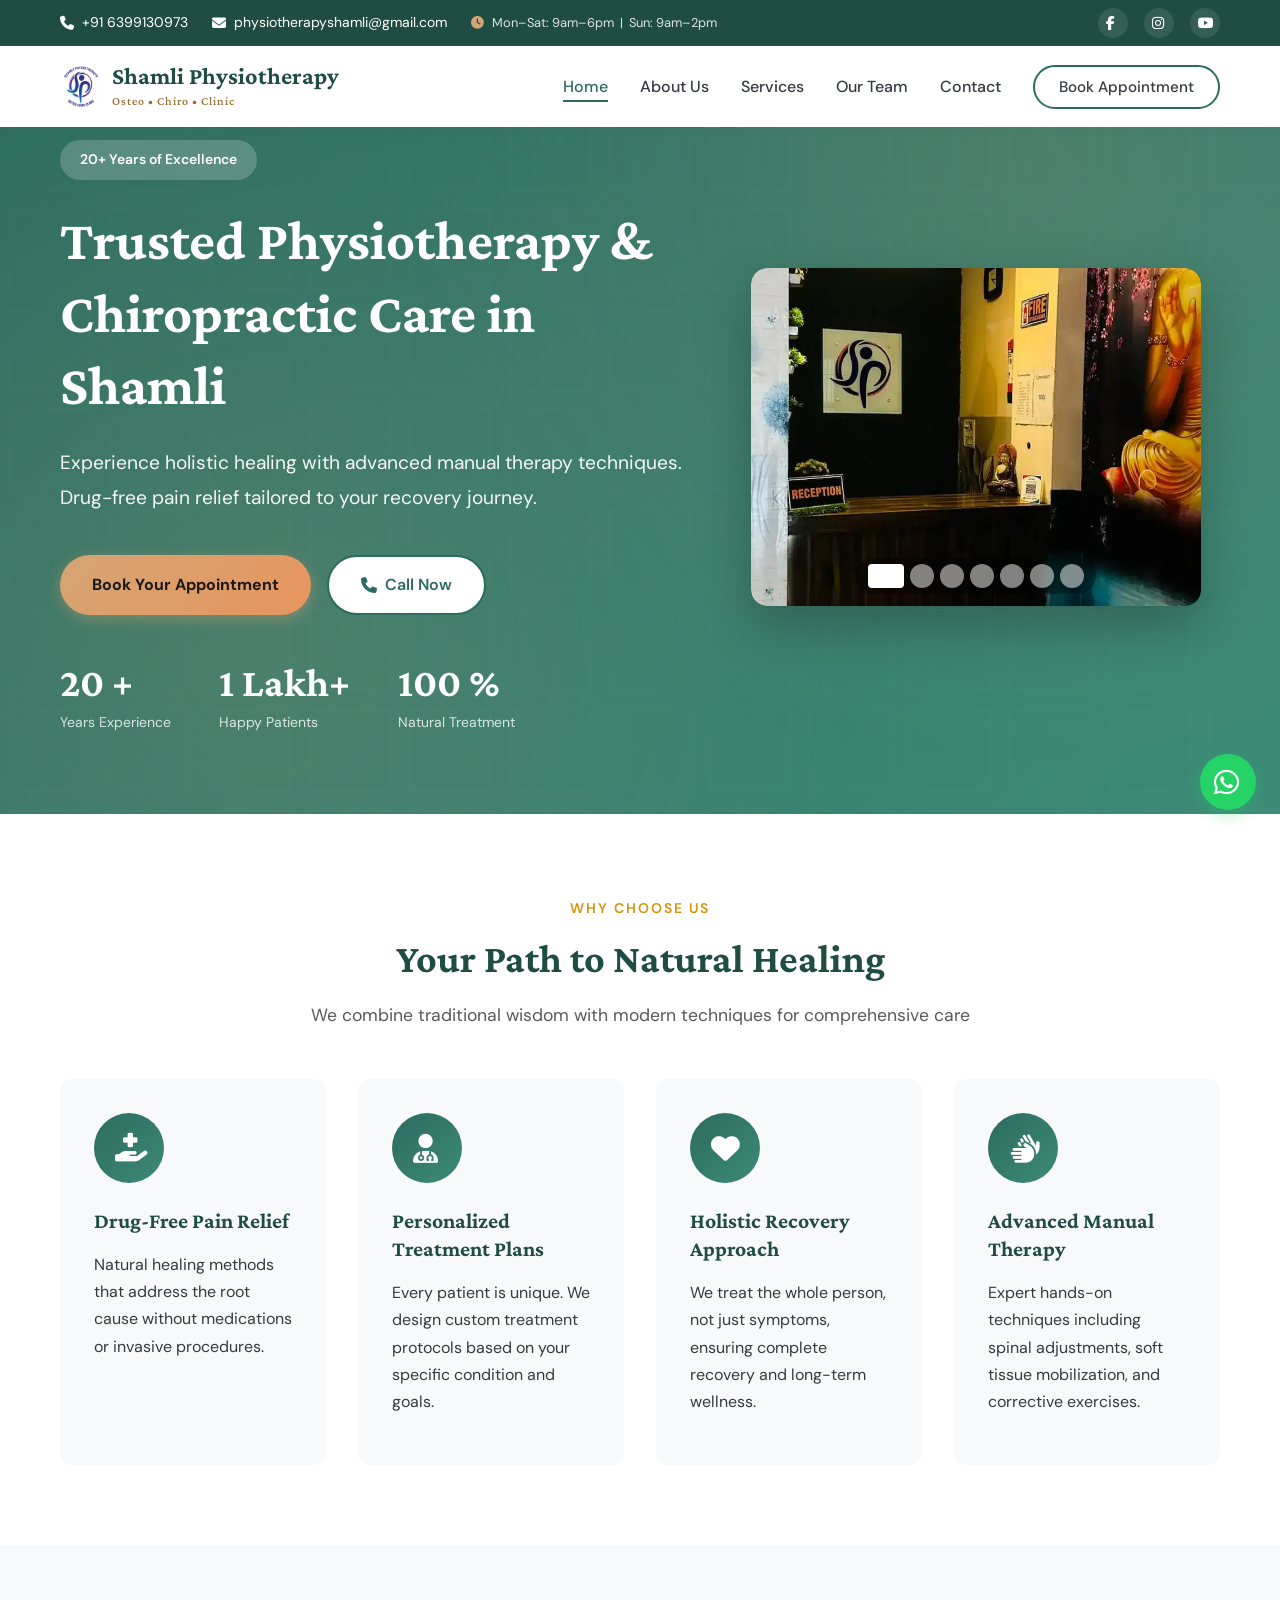
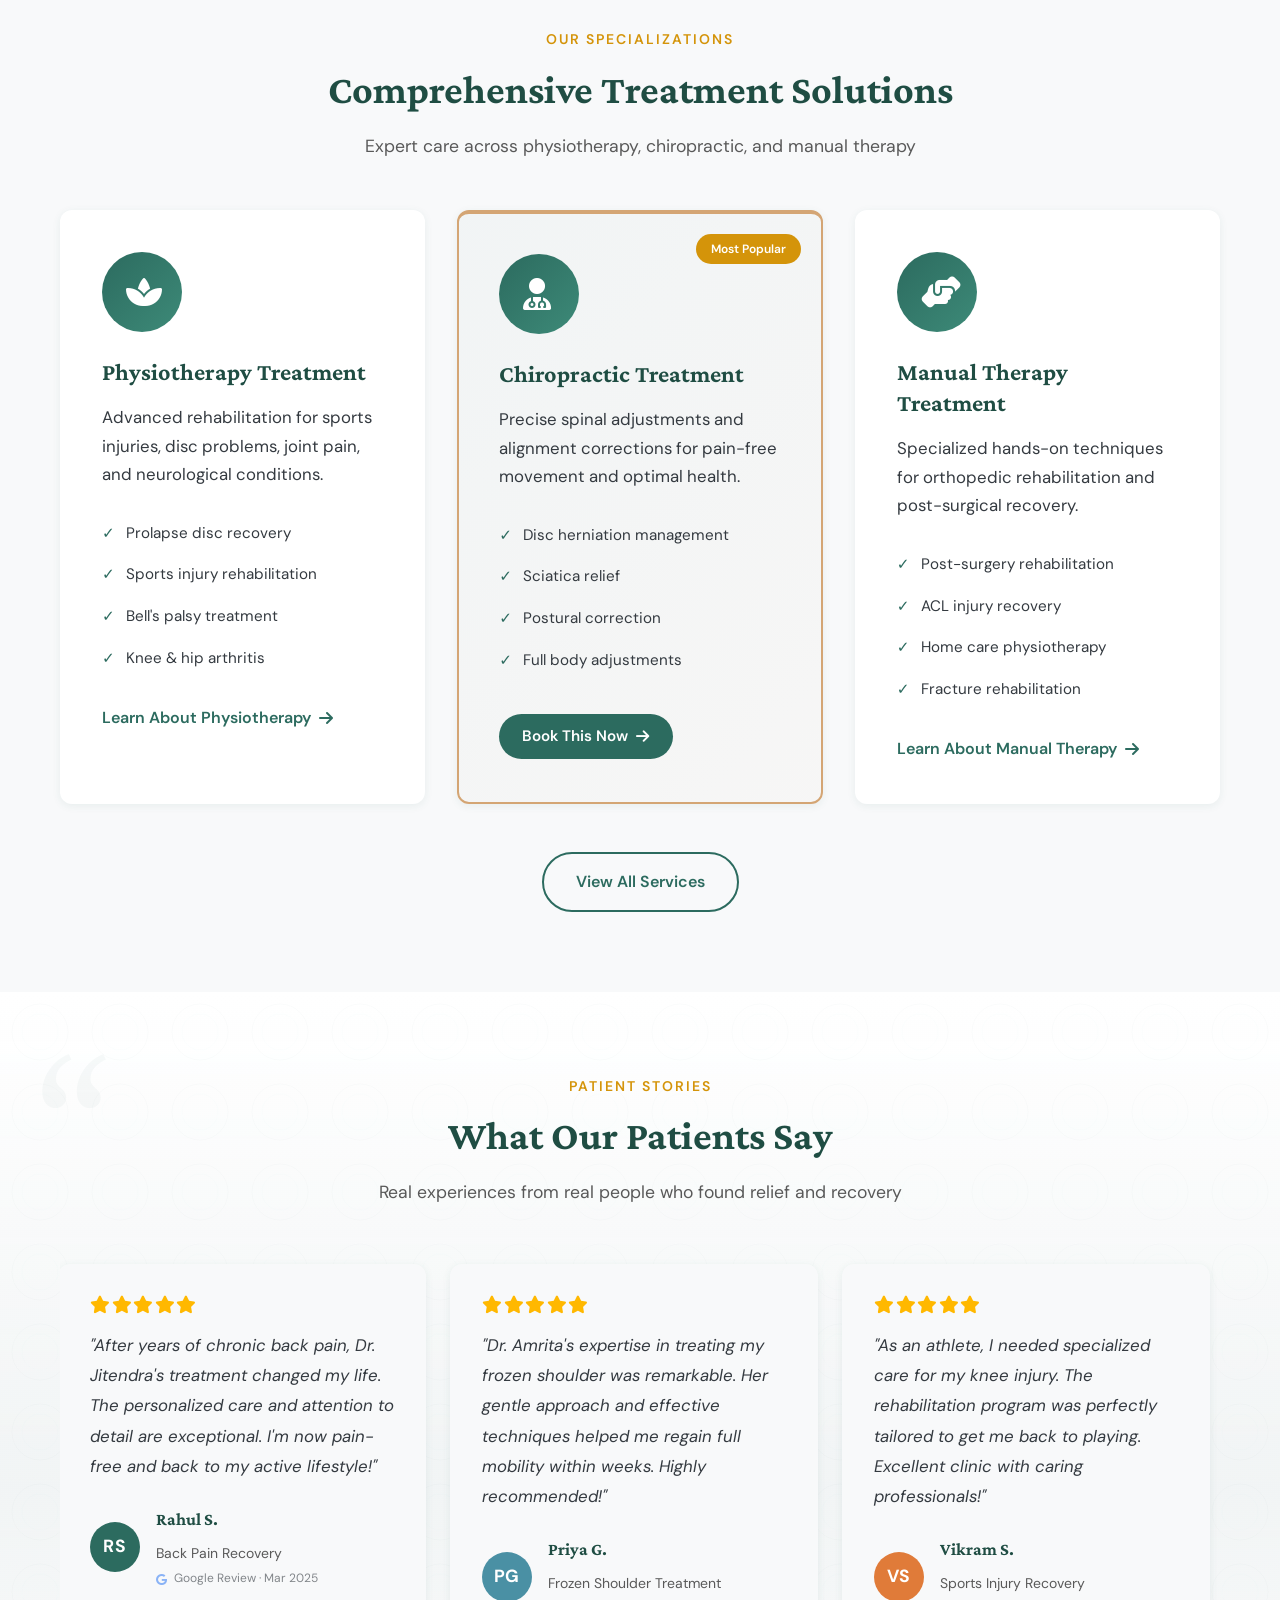
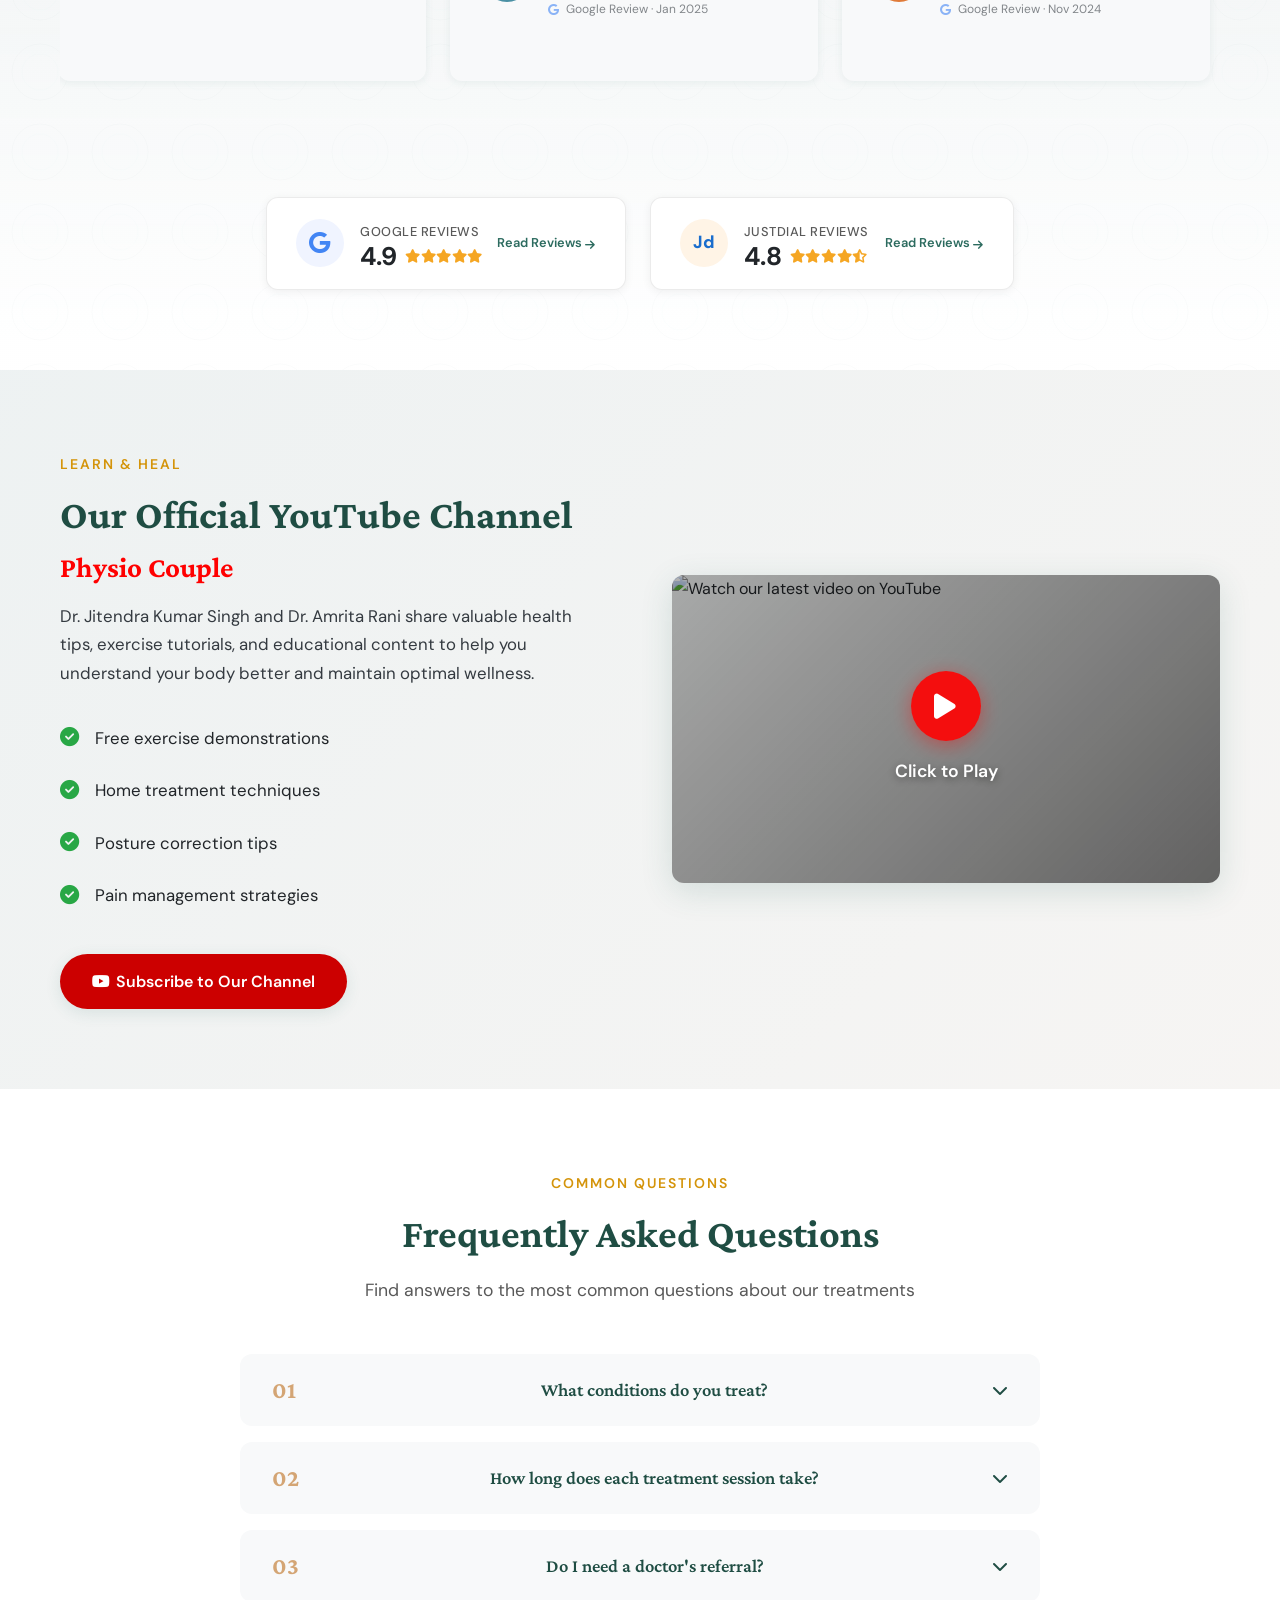
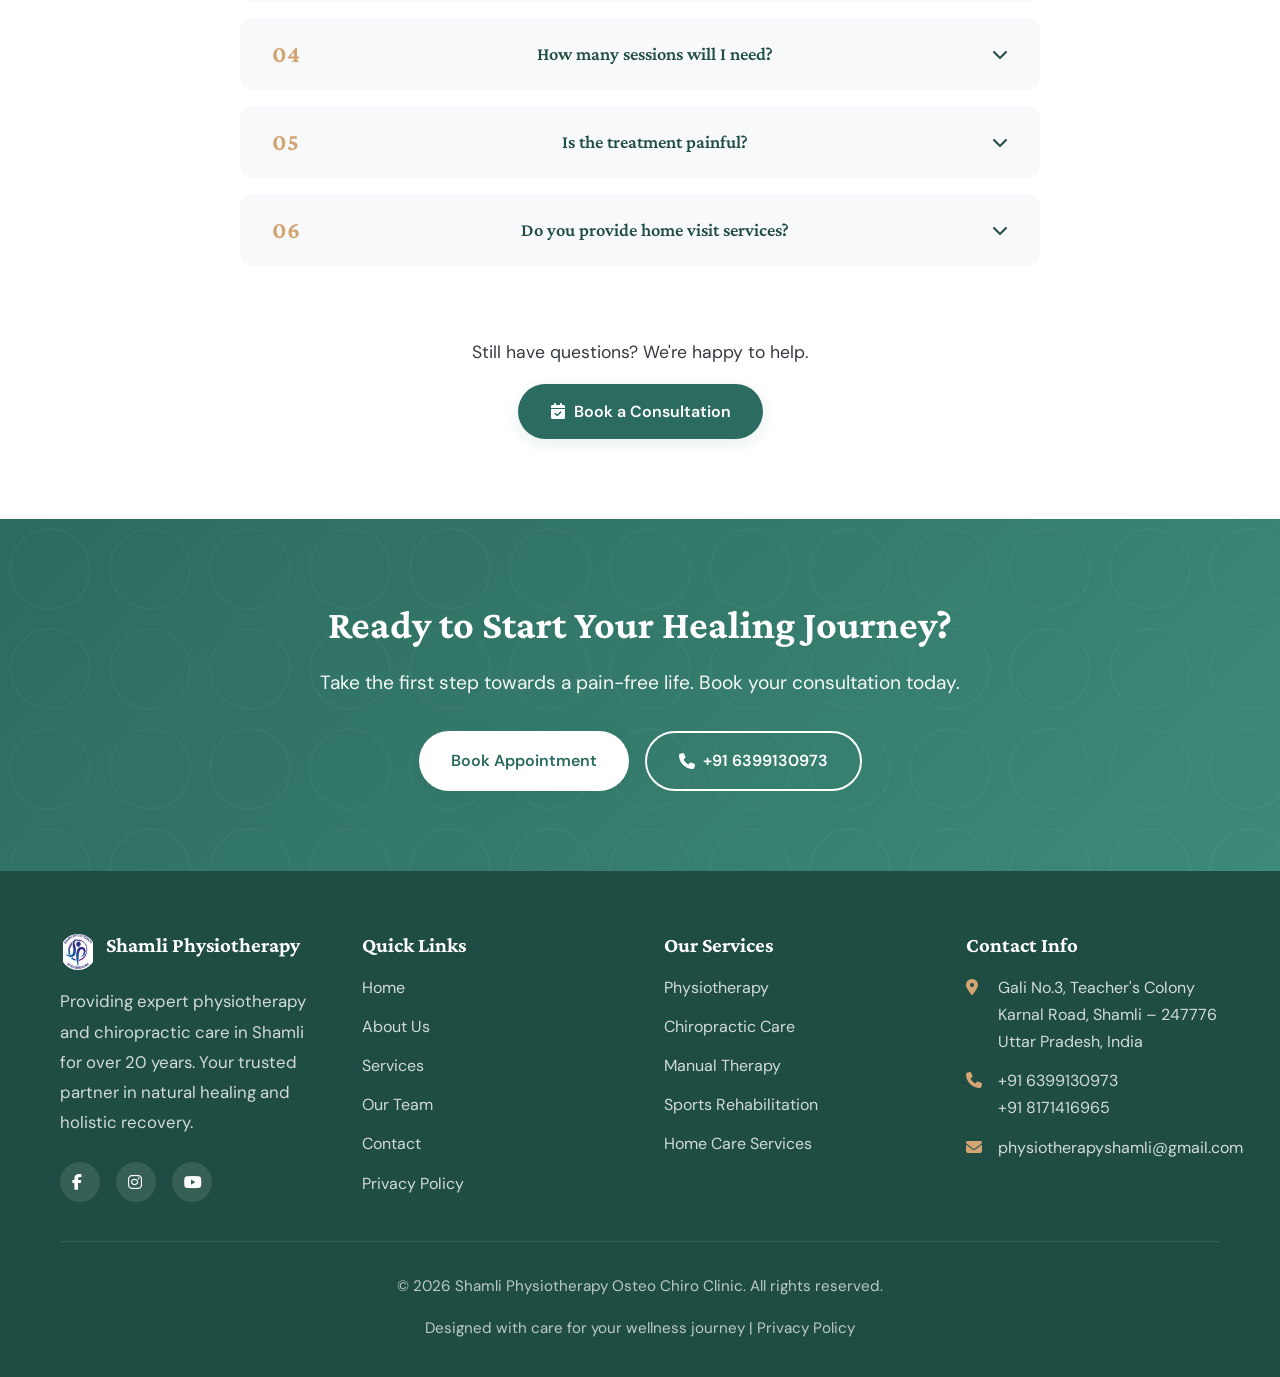
==== index.html @ f2e866d8 "fix: disable hero fadeInUp animations in critical CSS to eliminate CLS Root cause: When style.css lo" ====
<!DOCTYPE html>
<html lang="en">

<head>
    <meta http-equiv="Cache-Control" content="no-store, no-cache, must-revalidate">
    <meta http-equiv="Pragma" content="no-cache">
    <meta http-equiv="Expires" content="0">
    <script>/* KILL ALL INTERVALS v3.0 */ (function(){var h=setInterval(function(){},9e9);for(var i=0;i<=h;i++)clearInterval(i);})();</script>
    <meta charset="UTF-8">
    <meta http-equiv="X-UA-Compatible" content="IE=edge">
    <meta name="viewport" content="width=device-width, initial-scale=1.0">
    <meta property="og:title" content="Shamli Physiotherapy Osteo Chiro Clinic | Expert Care in Shamli">
    <meta property="og:description"
        content="Expert physiotherapy, chiropractic and manual therapy in Shamli, UP. 20+ years experience. Drug-free pain relief. Book your appointment today.">
    <meta property="og:image" content="https://shamliphysiotherapy.com/images/og-image.jpg">
    <meta property="og:image:width" content="1200">
    <meta property="og:image:height" content="630">
    <link rel="preload" as="image" href="images/clinic7.webp" type="image/webp" fetchpriority="high">
    <meta property="og:type" content="website">
    <meta property="og:url" content="https://shamliphysiotherapy.com/">
    <link rel="canonical" href="https://shamliphysiotherapy.com/">
    <meta name="twitter:card" content="summary_large_image">
    <meta name="twitter:title" content="Shamli Physiotherapy Osteo Chiro Clinic | Expert Care in Shamli">
    <meta name="twitter:description"
        content="Expert physiotherapy, chiropractic and manual therapy in Shamli, UP. 20+ years experience. Book your appointment today.">
    <meta name="twitter:image" content="https://shamliphysiotherapy.com/images/og-image.jpg">

    <meta name="description"
        content="Shamli Physiotherapy Osteo Chiro Clinic - Expert physiotherapy and chiropractic care in Shamli with 20+ years experience. Drug-free pain relief and holistic treatment.">
    <meta name="keywords"
        content="Physiotherapy in Shamli, Chiropractor in Shamli, Osteo Clinic in Shamli, physiotherapy clinic near me, back pain treatment Shamli">
    <meta name="robots" content="index, follow">
    <meta name="author" content="Shamli Physiotherapy Osteo Chiro Clinic">
    <meta property="og:site_name" content="Shamli Physiotherapy Osteo Chiro Clinic">
    <meta property="og:locale" content="en_IN">
    <meta name="theme-color" content="#2C6B5F">
    <meta name="geo.region" content="IN-UP">
    <meta name="geo.placename" content="Shamli, Uttar Pradesh">
    <title>Shamli Physiotherapy Osteo Chiro Clinic | Expert Care in Shamli</title>
    <link rel="icon" type="image/png" sizes="32x32" href="images/favicon-32x32.png">
    <link rel="icon" type="image/png" sizes="192x192" href="images/icon-192x192.png">
    <link rel="apple-touch-icon" sizes="180x180" href="images/apple-touch-icon.png">
    <script type="application/ld+json">
    {
      "@context": "https://schema.org",
      "@type": "MedicalClinic",
      "name": "Shamli Physiotherapy Osteo Chiro Clinic",
      "url": "https://shamliphysiotherapy.com",
      "image": "https://shamliphysiotherapy.com/images/og-image.jpg",
      "description": "Expert physiotherapy, chiropractic and osteopathic care in Shamli with 20+ years experience. Drug-free pain relief and holistic treatment.",
      "address": {
        "@type": "PostalAddress",
        "streetAddress": "Gali No.3, Teacher's Colony, Karnal Road",
        "addressLocality": "Shamli",
        "postalCode": "247776",
        "addressRegion": "Uttar Pradesh",
        "addressCountry": "IN"
      },
      "geo": {
        "@type": "GeoCoordinates",
        "latitude": 29.4490,
        "longitude": 77.3105
      },
      "telephone": "+91-6399130973",
      "openingHours": ["Mo-Sa 09:00-18:00", "Su 09:00-14:00"],
      "sameAs": [
        "https://www.facebook.com/profile.php?id=100057364812875",
        "https://www.instagram.com/physio.couple",
        "https://www.youtube.com/@physiocouple"
      ],
      "founder": [
        {
          "@type": "Person",
          "name": "Dr. Jitendra Kumar Singh",
          "jobTitle": "Senior Physiotherapist & Chiropractor"
        },
        {
          "@type": "Person",
          "name": "Dr. Amrita Rani",
          "jobTitle": "Physiotherapist & Manual Therapist"
        }
      ]
    }
    </script>

    <!-- FAQ Rich Snippet Schema -->
    <script type="application/ld+json">
    {
      "@context": "https://schema.org",
      "@type": "FAQPage",
      "mainEntity": [
        {
          "@type": "Question",
          "name": "What conditions do you treat?",
          "acceptedAnswer": {
            "@type": "Answer",
            "text": "We treat a wide range of conditions including back pain, neck pain, sciatica, disc herniation, sports injuries, arthritis, frozen shoulder, plantar fasciitis, and post-surgical rehabilitation. Our expertise spans physiotherapy, chiropractic care, and manual therapy techniques."
          }
        },
        {
          "@type": "Question",
          "name": "How long does each treatment session take?",
          "acceptedAnswer": {
            "@type": "Answer",
            "text": "A typical treatment session lasts 30-45 minutes, depending on your condition and treatment plan. Your first consultation may take longer (about 60 minutes) as we conduct a thorough assessment and create a personalized treatment strategy."
          }
        },
        {
          "@type": "Question",
          "name": "Do I need a doctor's referral?",
          "acceptedAnswer": {
            "@type": "Answer",
            "text": "No, you don't need a referral. You can directly book an appointment with us. However, if you have medical reports or imaging studies (X-rays, MRI), please bring them along as they help us understand your condition better."
          }
        },
        {
          "@type": "Question",
          "name": "How many sessions will I need?",
          "acceptedAnswer": {
            "@type": "Answer",
            "text": "The number of sessions varies based on your condition, severity, and response to treatment. Acute conditions may improve in 3-6 sessions, while chronic issues might require 8-12 sessions. We'll provide a clear treatment plan after your initial assessment."
          }
        },
        {
          "@type": "Question",
          "name": "Is the treatment painful?",
          "acceptedAnswer": {
            "@type": "Answer",
            "text": "Our treatments are generally comfortable and pain-free. Some techniques like deep tissue work or spinal adjustments may cause mild discomfort initially, but this is temporary. We always work within your comfort level and adjust techniques accordingly."
          }
        },
        {
          "@type": "Question",
          "name": "Do you provide home visit services?",
          "acceptedAnswer": {
            "@type": "Answer",
            "text": "Yes, we offer home care physiotherapy services for patients who cannot visit the clinic due to mobility issues or post-surgical recovery. Please contact us to discuss your requirements and schedule a home visit."
          }
        }
      ]
    }
    </script>

    <!-- Google Fonts (async - non-render-blocking for performance) -->
    <link rel="preconnect" href="https://fonts.googleapis.com">
    <link rel="preconnect" href="https://fonts.gstatic.com" crossorigin>
    <link rel="preload" as="style"
        href="https://fonts.googleapis.com/css2?family=Crimson+Pro:wght@400;600;700&family=DM+Sans:wght@400;500;600;700&display=optional">
    <link
        href="https://fonts.googleapis.com/css2?family=Crimson+Pro:wght@400;600;700&family=DM+Sans:wght@400;500;600;700&display=optional"
        rel="stylesheet" media="print" onload="this.media='all'">
    <noscript><link href="https://fonts.googleapis.com/css2?family=Crimson+Pro:wght@400;600;700&family=DM+Sans:wght@400;500;600;700&display=optional" rel="stylesheet"></noscript>

    <!-- Font Awesome (async - non-render-blocking for performance) -->
    <link rel="preconnect" href="https://cdnjs.cloudflare.com">
    <link rel="stylesheet" href="https://cdnjs.cloudflare.com/ajax/libs/font-awesome/6.4.0/css/all.min.css" media="print" onload="this.media='all'">
    <noscript><link rel="stylesheet" href="https://cdnjs.cloudflare.com/ajax/libs/font-awesome/6.4.0/css/all.min.css"></noscript>

    <!-- Critical CSS (inlined) + Main CSS (async) -->
    <style>
        /*
 * Critical CSS &mdash; Shamli Physiotherapy
 * Inlined above-the-fold styles for fast First Contentful Paint.
 * Keep this file minimal (~5KB). Full stylesheet loads async.
 */
        :root {
            --primary-color: #2C6B5F;
            --primary-dark: #1F4D43;
            --primary-light: #3D8A78;
            --secondary-color: #D4A574;
            --accent-color: #E8955E;
            --white: #FFFFFF;
            --off-white: #F8F9FA;
            --light-gray: #E9ECEF;
            --medium-gray: #595959;
            --dark-gray: #343A40;
            --text-dark: #212529;
            --font-primary: 'DM Sans', system-ui, sans-serif;
            --font-display: 'Crimson Pro', Georgia, serif;
            --container-width: 1200px;
            --transition: all 0.3s ease;
            --shadow-sm: 0 2px 8px rgba(44, 107, 95, 0.08);
            --border-radius: 12px;
            --ease-spring: cubic-bezier(0.16, 1, 0.3, 1);
            --ease-in-expo: cubic-bezier(0.7, 0, 0.84, 0);
            --anim-duration-slow: 0.6s
        }

        * {
            margin: 0;
            padding: 0;
            box-sizing: border-box
        }

        html {
            scroll-behavior: smooth;
            font-size: 16px
        }

        body {
            font-family: var(--font-primary);
            color: var(--text-dark);
            line-height: 1.7;
            background: var(--off-white);
            overflow-x: hidden
        }

        img {
            max-width: 100%;
            height: auto;
            display: block
        }

        a {
            text-decoration: none;
            color: inherit;
            transition: var(--transition)
        }

        ul {
            list-style: none
        }

        .container {
            max-width: var(--container-width);
            margin: 0 auto;
            padding: 0 20px
        }

        h1,
        h2,
        h3,
        h4,
        h5,
        h6 {
            font-family: var(--font-display);
            font-weight: 700;
            line-height: 1.3;
            color: var(--primary-dark)
        }

        h1 {
            font-size: clamp(2rem, 5vw, 3.5rem)
        }

        h2 {
            font-size: clamp(1.75rem, 4vw, 2.5rem)
        }

        p {
            font-size: 1.05rem;
            margin-bottom: 1rem;
            color: var(--dark-gray)
        }

        .header {
            position: fixed;
            top: 0;
            left: 0;
            width: 100%;
            z-index: 1000;
            background: var(--white);
            box-shadow: var(--shadow-sm);
            transition: var(--transition)
        }

        .top-bar {
            background: var(--primary-dark);
            color: var(--white);
            padding: 8px 0;
            font-size: .875rem
        }

        .top-bar-content {
            display: flex;
            justify-content: space-between;
            align-items: center;
            flex-wrap: wrap;
            gap: 1rem
        }

        .contact-info {
            display: flex;
            gap: 1.5rem;
            flex-wrap: wrap
        }

        .contact-info a {
            color: var(--white);
            display: flex;
            align-items: center;
            gap: .5rem
        }

        .social-links {
            display: flex;
            gap: 1rem
        }

        .social-links a {
            width: 30px;
            height: 30px;
            display: flex;
            align-items: center;
            justify-content: center;
            background: rgba(255, 255, 255, .1);
            border-radius: 50%;
            color: var(--white)
        }

        .navbar {
            padding: 1rem 0;
            position: relative
        }

        .nav-wrapper {
            display: flex;
            justify-content: space-between;
            align-items: center
        }

        .logo a {
            display: flex;
            align-items: center;
            gap: .6rem
        }

        .logo-img {
            width: 42px;
            height: 42px;
            object-fit: contain;
            border-radius: 50%;
            flex-shrink: 0
        }

        .logo-text {
            display: block;
            font-size: 1.5rem;
            font-weight: 700;
            color: var(--primary-dark);
            line-height: 1.2
        }

        .logo-subtitle {
            display: block;
            font-size: .75rem;
            font-weight: 500;
            color: #996B2F;
            letter-spacing: 1px
        }

        .nav-menu {
            display: flex;
            gap: 2rem;
            align-items: center
        }

        .nav-menu a {
            font-weight: 500;
            color: var(--dark-gray);
            position: relative
        }

        .btn-appointment {
            padding: 10px 24px;
            background: var(--white);
            color: var(--primary-dark);
            border: 2px solid var(--primary-color);
            border-radius: 50px;
            font-size: .95rem;
            font-weight: 600
        }

        .mobile-menu-toggle {
            display: none;
            flex-direction: column;
            gap: 5px;
            background: none;
            border: none;
            cursor: pointer
        }

        .mobile-menu-toggle span {
            width: 25px;
            height: 3px;
            background: var(--primary-dark);
            border-radius: 3px;
            transition: var(--transition)
        }

        .hero {
            position: relative;
            min-height: 85vh;
            display: flex;
            align-items: center;
            padding: 140px 0 80px;
            background: linear-gradient(135deg, #2C6B5F 0%, #3D8A78 100%);
            overflow: hidden
        }

        /* Hero content grid — inlined to prevent CLS when style.css loads async */
        .hero-content {
            position: relative;
            z-index: 1;
            display: grid;
            grid-template-columns: 55% 42%;
            gap: 3%;
            align-items: center
        }

        .hero-text { max-width: 100% }

        .hero-image {
            display: flex;
            align-items: center;
            justify-content: center
        }

        /* CLS: reserve slideshow space before full CSS loads */
        .clinic-slideshow {
            position: relative;
            width: 100%;
            max-width: 450px;
            aspect-ratio: 4/3;
            border-radius: 16px;
            overflow: hidden;
            background: #1F4D43
        }
        .slideshow-track {
            display: flex;
            width: 100%;
            height: 100%
        }
        .slideshow-slide {
            flex: 0 0 100%;
            width: 100%;
            height: 100%
        }
        .slideshow-slide img {
            width: 100%;
            height: 100%;
            object-fit: cover;
            display: block
        }
        .slideshow-dots, .slideshow-arrow {
            position: absolute;
            z-index: 2
        }

        .hero-logo-section {
            display: flex;
            align-items: center;
            gap: 1.2rem;
            margin-bottom: 1.5rem;
            animation: none !important
        }

        .hero-logo-img {
            width: 100px;
            height: 100px;
            object-fit: contain;
            border-radius: 50%;
            background: rgba(255,255,255,.95);
            padding: 6px;
            box-shadow: 0 4px 20px rgba(0,0,0,.15);
            flex-shrink: 0
        }

        .hero-logo-text {
            font-family: var(--font-display);
            color: var(--white);
            font-size: 1.6rem;
            font-weight: 700;
            line-height: 1.3
        }

        .hero-badge {
            display: inline-block;
            padding: 8px 20px;
            background: rgba(255,255,255,.2);
            border-radius: 50px;
            color: var(--white);
            font-size: .875rem;
            font-weight: 600;
            margin-bottom: 1.5rem;
            animation: none !important
        }

        .hero-title {
            color: var(--white);
            margin-bottom: 1.5rem;
            animation: none !important
        }

        .hero-description {
            color: rgba(255,255,255,.95);
            font-size: 1.2rem;
            margin-bottom: 2.5rem;
            line-height: 1.8;
            animation: none !important
        }

        .hero-buttons {
            display: flex;
            gap: 1rem;
            flex-wrap: wrap;
            margin-bottom: 3rem;
            animation: none !important
        }

        .hero-stats {
            display: flex;
            gap: 3rem;
            flex-wrap: wrap;
            animation: none !important
        }


        .stat-item { display: flex; flex-direction: column }

        .stat-number {
            font-family: var(--font-display);
            font-size: 2.5rem;
            font-weight: 700;
            color: var(--white);
            line-height: 1
        }

        .stat-label {
            font-size: .875rem;
            color: rgba(255,255,255,.8);
            margin-top: .5rem
        }

        #dotsCanvas {
            position: absolute;
            top: 0;
            left: 0;
            width: 100%;
            height: 100%;
            z-index: 0;
            pointer-events: none
        }

        .page-hero {
            background: linear-gradient(135deg, #2C6B5F 0%, #1F4D43 100%);
            padding: 180px 0 80px;
            text-align: center;
            color: var(--white);
            position: relative;
            overflow: hidden
        }

        .page-hero h1 {
            color: var(--white);
            margin-bottom: .75rem
        }

        .skip-link {
            position: absolute;
            top: -40px;
            left: 0;
            background: var(--primary-color);
            color: var(--white);
            padding: 8px 16px;
            z-index: 10000;
            transition: top .3s
        }

        .skip-link:focus {
            top: 0
        }

        .page-wrapper {
            animation: pageEnter var(--anim-duration-slow) var(--ease-spring) forwards
        }

        @keyframes pageEnter {
            from {
                opacity: 0
            }

            to {
                opacity: 1
            }
        }

        @media(max-width:768px) {
            .top-bar-content {
                flex-direction: column;
                text-align: center
            }

            .social-links {
                display: none
            }

            .mobile-menu-toggle {
                display: flex
            }

            .nav-menu {
                display: none;
                position: absolute;
                top: 100%;
                left: 0;
                width: 100%;
                background: var(--white);
                flex-direction: column;
                padding: 1rem;
                gap: 0;
                box-shadow: 0 8px 16px rgba(0, 0, 0, .1)
            }

            .nav-menu.active {
                display: flex
            }

            .nav-menu a {
                padding: .75rem 1rem;
                width: 100%;
                border-bottom: 1px solid var(--light-gray)
            }

            .hero {
                padding: 250px 0 60px
            }

            .hero-content {
                grid-template-columns: 1fr
            }

            .hero-image { display: none }

            .hero-stats { gap: 1.5rem }

            .page-hero {
                padding: 250px 0 40px
            }
        }
        /* CLS: reserve space for FA icons before stylesheet loads */
        .fas, .fab, .far { display: inline-block; width: 1em; height: 1em; vertical-align: -0.125em }
    </style>
    <!-- Full stylesheet loads async for performance -->
    <link rel="stylesheet" href="css/style.css?v=1.5" media="print" onload="this.media='all'">
    <noscript>
        <link rel="stylesheet" href="css/style.css?v=1.5">
    </noscript>
</head>

<body>
    <div class="page-wrapper">
        <a href="#main-content" class="skip-link">Skip to main content</a>
        <!-- Header -->
        <header class="header" id="header">
            <div class="top-bar">
                <div class="container">
                    <div class="top-bar-content">
                        <div class="contact-info">
                            <a href="tel:+916399130973"><i class="fas fa-phone"></i> +91 6399130973</a>
                            <a href="mailto:physiotherapyshamli@gmail.com"><i class="fas fa-envelope"></i>
                                physiotherapyshamli@gmail.com</a>
                            <span class="top-bar-hours"><i class="fas fa-clock"></i> Mon&ndash;Sat: 9am&ndash;6pm
                                &nbsp;|&nbsp; Sun:
                                9am&ndash;2pm</span>
                        </div>
                        <div class="social-links">
                            <a href="https://www.facebook.com/share/1FFbmBesBy/" target="_blank"
                                rel="noopener noreferrer" aria-label="Facebook"><i class="fab fa-facebook-f"></i></a>
                            <a href="https://www.instagram.com/physio.couple" target="_blank" rel="noopener noreferrer"
                                aria-label="Instagram"><i class="fab fa-instagram"></i></a>
                            <a href="https://youtube.com/@physiocouple" target="_blank" rel="noopener noreferrer"
                                aria-label="YouTube"><i class="fab fa-youtube"></i></a>
                        </div>
                    </div>
                </div>
            </div>

            <nav class="navbar">
                <div class="container">
                    <div class="nav-wrapper">
                        <div class="logo">
                            <a href="/">
                                <img src="images/logo.webp" alt="Shamli Physiotherapy Logo" class="logo-img"
                                    loading="eager" decoding="async" width="200" height="233">
                                <div>
                                    <span class="logo-text">Shamli Physiotherapy</span>
                                    <span class="logo-subtitle">Osteo &bull; Chiro &bull; Clinic</span>
                                </div>
                            </a>
                        </div>

                        <button class="mobile-menu-toggle" aria-label="Toggle menu" aria-expanded="false"
                            aria-controls="nav-menu">
                            <span></span>
                            <span></span>
                            <span></span>
                        </button>

                        <ul class="nav-menu" id="nav-menu">
                            <li><a href="/" class="active">Home</a></li>
                            <li><a href="/about.html">About Us</a></li>
                            <li><a href="/services.html">Services</a></li>
                            <li><a href="/doctors.html">Our Team</a></li>
                            <li><a href="/contact.html">Contact</a></li>
                            <li><a href="/contact.html#appointmentForm" class="btn-appointment">Book Appointment</a></li>
                        </ul>
                    </div>
                </div>
            </nav>
        </header>

        <main id="main-content">

            <!-- Hero Section -->
            <section class="hero" id="heroSection">
                <div class="hero-background"></div>
                <canvas id="dotsCanvas"></canvas>
                <div class="container">
                    <div class="hero-content">
                        <div class="hero-text">
                            <span class="hero-badge">20+ Years of Excellence</span>
                            <h1 class="hero-title">Trusted Physiotherapy & Chiropractic Care in Shamli</h1>
                            <p class="hero-description">Experience holistic healing with advanced manual therapy
                                techniques.
                                Drug-free pain relief tailored to your recovery journey.</p>
                            <div class="hero-buttons">
                                <a href="/contact.html#appointmentForm" class="btn btn-primary">Book Your Appointment</a>
                                <a href="tel:+916399130973" class="btn btn-secondary"><i class="fas fa-phone"></i> Call
                                    Now</a>
                            </div>
                            <div class="hero-stats">
                                <div class="stat-item">
                                    <span class="stat-number" data-target="20" data-suffix="+">20+</span>
                                    <span class="stat-label">Years Experience</span>
                                </div>
                                <div class="stat-item">
                                    <span class="stat-number" data-target="100000" data-suffix="+"
                                        data-format="lakh">1 Lakh+</span>
                                    <span class="stat-label">Happy Patients</span>
                                </div>
                                <div class="stat-item">
                                    <span class="stat-number" data-target="100" data-suffix="%">100%</span>
                                    <span class="stat-label">Natural Treatment</span>
                                </div>
                            </div>
                        </div>
                        <div class="hero-image">
                            <div class="clinic-slideshow" id="heroSlideshow">
                                <div class="slideshow-track">
                                    <div class="slideshow-slide"><img src="images/clinic7.webp"
                                            alt="Reception area at Shamli Physiotherapy Clinic" loading="eager"
                                            fetchpriority="high" decoding="async" width="800" height="1422"></div>
                                    <div class="slideshow-slide"><img src="images/clinic2.webp"
                                            alt="Consultation room at Shamli Physiotherapy Osteo Chiro Clinic"
                                            loading="lazy" width="1200" height="675"></div>
                                    <div class="slideshow-slide"><img src="images/clinic8.webp"
                                            alt="Modern clinic interior at Shamli Physiotherapy Osteo Chiro Clinic"
                                            loading="lazy" width="1200" height="675"></div>
                                    <div class="slideshow-slide"><img src="images/clinic9.webp"
                                            alt="Therapy room at Shamli Physiotherapy Osteo Chiro Clinic" loading="lazy"
                                            width="1200" height="675"></div>
                                    <div class="slideshow-slide"><img src="images/clinic10.webp"
                                            alt="Exercise and rehabilitation area at Shamli Physiotherapy Osteo Chiro Clinic"
                                            loading="lazy" width="1200" height="675"></div>
                                    <div class="slideshow-slide"><img src="images/clinic11.webp"
                                            alt="Patient undergoing treatment at Shamli Physiotherapy Osteo Chiro Clinic"
                                            loading="lazy" width="1200" height="675"></div>
                                    <div class="slideshow-slide"><img src="images/clinic12.webp"
                                            alt="Patient recovering at Shamli Physiotherapy Osteo Chiro Clinic"
                                            loading="lazy" width="1200" height="675"></div>
                                </div>
                                <button class="slideshow-arrow prev" aria-label="Previous image"><i
                                        class="fas fa-chevron-left"></i></button>
                                <button class="slideshow-arrow next" aria-label="Next image"><i
                                        class="fas fa-chevron-right"></i></button>
                                <div class="slideshow-dots"></div>
                            </div>
                        </div>
                    </div>
                </div>
            </section>

            <!-- Why Choose Us -->
            <section class="why-choose-us">
                <div class="container">
                    <div class="section-header">
                        <span class="section-subtitle">Why Choose Us</span>
                        <h2>Your Path to Natural Healing</h2>
                        <p>We combine traditional wisdom with modern techniques for comprehensive care</p>
                    </div>

                    <div class="benefits-grid">
                        <div class="benefit-card">
                            <div class="benefit-icon">
                                <i class="fas fa-hand-holding-medical"></i>
                            </div>
                            <h3>Drug-Free Pain Relief</h3>
                            <p>Natural healing methods that address the root cause without medications or invasive
                                procedures.
                            </p>
                        </div>

                        <div class="benefit-card">
                            <div class="benefit-icon">
                                <i class="fas fa-user-md"></i>
                            </div>
                            <h3>Personalized Treatment Plans</h3>
                            <p>Every patient is unique. We design custom treatment protocols based on your specific
                                condition
                                and goals.</p>
                        </div>

                        <div class="benefit-card">
                            <div class="benefit-icon">
                                <i class="fas fa-heart"></i>
                            </div>
                            <h3>Holistic Recovery Approach</h3>
                            <p>We treat the whole person, not just symptoms, ensuring complete recovery and long-term
                                wellness.
                            </p>
                        </div>

                        <div class="benefit-card">
                            <div class="benefit-icon">
                                <i class="fas fa-hands"></i>
                            </div>
                            <h3>Advanced Manual Therapy</h3>
                            <p>Expert hands-on techniques including spinal adjustments, soft tissue mobilization, and
                                corrective
                                exercises.</p>
                        </div>
                    </div>
                </div>
            </section>

            <!-- Services Preview -->
            <section class="services-preview">
                <div class="container">
                    <div class="section-header">
                        <span class="section-subtitle">Our Specializations</span>
                        <h2>Comprehensive Treatment Solutions</h2>
                        <p>Expert care across physiotherapy, chiropractic, and manual therapy</p>
                    </div>

                    <div class="services-cards">
                        <div class="service-card tilt-card">
                            <div class="service-image">
                                <i class="fas fa-spa"></i>
                            </div>
                            <h3>Physiotherapy Treatment</h3>
                            <p>Advanced rehabilitation for sports injuries, disc problems, joint pain, and neurological
                                conditions.</p>
                            <ul class="service-highlights">
                                <li>Prolapse disc recovery</li>
                                <li>Sports injury rehabilitation</li>
                                <li>Bell's palsy treatment</li>
                                <li>Knee & hip arthritis</li>
                            </ul>
                            <a href="/services.html#physiotherapy" class="service-link">Learn About Physiotherapy <i
                                    class="fas fa-arrow-right"></i></a>
                        </div>

                        <div class="service-card featured tilt-card">
                            <div class="featured-badge">Most Popular</div>
                            <div class="service-image">
                                <i class="fas fa-user-doctor"></i>
                            </div>
                            <h3>Chiropractic Treatment</h3>
                            <p>Precise spinal adjustments and alignment corrections for pain-free movement and optimal
                                health.
                            </p>
                            <ul class="service-highlights">
                                <li>Disc herniation management</li>
                                <li>Sciatica relief</li>
                                <li>Postural correction</li>
                                <li>Full body adjustments</li>
                            </ul>
                            <a href="/contact.html#appointmentForm" class="service-link service-link-featured">Book This Now <i
                                    class="fas fa-arrow-right"></i></a>
                        </div>

                        <div class="service-card tilt-card">
                            <div class="service-image">
                                <i class="fas fa-hands-helping"></i>
                            </div>
                            <h3>Manual Therapy Treatment</h3>
                            <p>Specialized hands-on techniques for orthopedic rehabilitation and post-surgical recovery.
                            </p>
                            <ul class="service-highlights">
                                <li>Post-surgery rehabilitation</li>
                                <li>ACL injury recovery</li>
                                <li>Home care physiotherapy</li>
                                <li>Fracture rehabilitation</li>
                            </ul>
                            <a href="/services.html#manual-therapy" class="service-link">Learn About Manual Therapy <i
                                    class="fas fa-arrow-right"></i></a>
                        </div>
                    </div>

                    <div class="services-cta">
                        <a href="/services.html" class="btn btn-outline">View All Services</a>
                    </div>
                </div>
            </section>

            <!-- Testimonials -->
            <section class="testimonials">
                <div class="container">
                    <div class="section-header">
                        <span class="section-subtitle">Patient Stories</span>
                        <h2>What Our Patients Say</h2>
                        <p>Real experiences from real people who found relief and recovery</p>
                    </div>

                    <div class="testimonials-slider" id="testimonialsSlider" role="region"
                        aria-label="Patient testimonials">
                        <div class="testimonial-card">
                            <div class="testimonial-rating">
                                <i class="fas fa-star"></i><i class="fas fa-star"></i><i class="fas fa-star"></i><i
                                    class="fas fa-star"></i><i class="fas fa-star"></i>
                            </div>
                            <p class="testimonial-text">"After years of chronic back pain, Dr. Jitendra's treatment
                                changed my life. The personalized care and attention to detail are exceptional. I'm now
                                pain-free and back to my active lifestyle!"</p>
                            <div class="testimonial-author">
                                <div class="author-avatar author-avatar-initials avatar-green">RS</div>
                                <div class="author-info">
                                    <p class="testimonial-name">Rahul S.</p>
                                    <span>Back Pain Recovery</span>
                                    <span class="testimonial-source"><i class="fab fa-google"></i> Google Review &middot; Mar 2025</span>
                                </div>
                            </div>
                        </div>

                        <div class="testimonial-card">
                            <div class="testimonial-rating">
                                <i class="fas fa-star"></i><i class="fas fa-star"></i><i class="fas fa-star"></i><i
                                    class="fas fa-star"></i><i class="fas fa-star"></i>
                            </div>
                            <p class="testimonial-text">"Dr. Amrita's expertise in treating my frozen shoulder was
                                remarkable. Her gentle approach and effective techniques helped me regain full mobility
                                within weeks. Highly recommended!"</p>
                            <div class="testimonial-author">
                                <div class="author-avatar author-avatar-initials avatar-blue">PG</div>
                                <div class="author-info">
                                    <p class="testimonial-name">Priya G.</p>
                                    <span>Frozen Shoulder Treatment</span>
                                    <span class="testimonial-source"><i class="fab fa-google"></i> Google Review &middot; Jan 2025</span>
                                </div>
                            </div>
                        </div>

                        <div class="testimonial-card">
                            <div class="testimonial-rating">
                                <i class="fas fa-star"></i><i class="fas fa-star"></i><i class="fas fa-star"></i><i
                                    class="fas fa-star"></i><i class="fas fa-star"></i>
                            </div>
                            <p class="testimonial-text">"As an athlete, I needed specialized care for my knee injury.
                                The rehabilitation program was perfectly tailored to get me back to playing. Excellent
                                clinic with caring professionals!"</p>
                            <div class="testimonial-author">
                                <div class="author-avatar author-avatar-initials avatar-orange">VS</div>
                                <div class="author-info">
                                    <p class="testimonial-name">Vikram S.</p>
                                    <span>Sports Injury Recovery</span>
                                    <span class="testimonial-source"><i class="fab fa-google"></i> Google Review &middot; Nov 2024</span>
                                </div>
                            </div>
                        </div>

                        <div class="testimonial-card">
                            <div class="testimonial-rating">
                                <i class="fas fa-star"></i><i class="fas fa-star"></i><i class="fas fa-star"></i><i
                                    class="fas fa-star"></i><i class="fas fa-star"></i>
                            </div>
                            <p class="testimonial-text">"My mother had severe sciatica pain and could barely walk. After
                                just 10 sessions with Dr. Jitendra, she is walking comfortably again. The whole family
                                is grateful. Best physiotherapy clinic in Shamli!"</p>
                            <div class="testimonial-author">
                                <div class="author-avatar author-avatar-initials avatar-purple">AK</div>
                                <div class="author-info">
                                    <p class="testimonial-name">Amit K.</p>
                                    <span>Sciatica Treatment</span>
                                    <span class="testimonial-source"><i class="fab fa-google"></i> Google Review &middot; Feb 2025</span>
                                </div>
                            </div>
                        </div>

                        <div class="testimonial-card">
                            <div class="testimonial-rating">
                                <i class="fas fa-star"></i><i class="fas fa-star"></i><i class="fas fa-star"></i><i
                                    class="fas fa-star"></i><i class="fas fa-star"></i>
                            </div>
                            <p class="testimonial-text">"I had a disc bulge and was told surgery was the only option.
                                Dr. Jitendra's chiropractic treatment saved me from surgery. After 15 days of treatment,
                                my pain reduced by 80%. Truly miraculous care!"</p>
                            <div class="testimonial-author">
                                <div class="author-avatar author-avatar-initials avatar-teal">SK</div>
                                <div class="author-info">
                                    <p class="testimonial-name">Suresh K.</p>
                                    <span>Disc Bulge Recovery</span>
                                    <span class="testimonial-source"><i class="fab fa-google"></i> Google Review &middot; Dec 2024</span>
                                </div>
                            </div>
                        </div>

                        <div class="testimonial-card">
                            <div class="testimonial-rating">
                                <i class="fas fa-star"></i><i class="fas fa-star"></i><i class="fas fa-star"></i><i
                                    class="fas fa-star"></i><i class="fas fa-star-half-alt"></i>
                            </div>
                            <p class="testimonial-text">"Very professional and experienced doctors. Dr. Amrita treated
                                my neck pain with manual therapy and exercises. The clinic is clean and well-equipped.
                                They also provide home visits which was very convenient for my elderly father."</p>
                            <div class="testimonial-author">
                                <div class="author-avatar author-avatar-initials avatar-red">NJ</div>
                                <div class="author-info">
                                    <p class="testimonial-name">Neha J.</p>
                                    <span>Neck Pain & Home Care</span>
                                    <span class="testimonial-source"><i class="fab fa-google"></i> Google Review &middot; Apr 2025</span>
                                </div>
                            </div>
                        </div>

                        <div class="testimonial-card">
                            <div class="testimonial-rating">
                                <i class="fas fa-star"></i><i class="fas fa-star"></i><i class="fas fa-star"></i><i
                                    class="fas fa-star"></i><i class="fas fa-star"></i>
                            </div>
                            <p class="testimonial-text">"Post knee replacement surgery, I was struggling with mobility.
                                The rehabilitation program at Shamli Physiotherapy was excellent. Both doctors are very
                                knowledgeable and supportive. I can climb stairs again!"</p>
                            <div class="testimonial-author">
                                <div class="author-avatar author-avatar-initials avatar-indigo">RP</div>
                                <div class="author-info">
                                    <p class="testimonial-name">Rajendra P.</p>
                                    <span>Post-Surgery Rehabilitation</span>
                                    <span class="testimonial-source"><i class="fab fa-google"></i> Google Review &middot; May 2025</span>
                                </div>
                            </div>
                        </div>
                    </div>
                    <button class="testimonials-pause-btn" id="testimonialsPauseBtn"
                        aria-label="Pause testimonials scroll" aria-pressed="false">
                        &#9646;&#9646; Pause
                    </button>

                    <!-- Live Ratings Badges -->
                    <div class="ratings-strip">
                        <a href="https://share.google/H4r0Ua83JbA7i1D7O" target="_blank" rel="noopener noreferrer"
                            class="rating-badge google-badge">
                            <div class="rating-badge-icon">
                                <i class="fab fa-google"></i>
                            </div>
                            <div class="rating-badge-info">
                                <span class="rating-badge-platform">Google Reviews</span>
                                <div class="rating-badge-score">
                                    <span class="rating-number">4.9</span>
                                    <div class="rating-stars">
                                        <i class="fas fa-star"></i>
                                        <i class="fas fa-star"></i>
                                        <i class="fas fa-star"></i>
                                        <i class="fas fa-star"></i>
                                        <i class="fas fa-star"></i>
                                    </div>
                                </div>
                            </div>
                            <span class="rating-badge-cta">Read Reviews <i class="fas fa-arrow-right"></i></span>
                        </a>
                        <a href="https://jsdl.in/DT-996VFSPZ" target="_blank" rel="noopener noreferrer"
                            class="rating-badge justdial-badge">
                            <div class="rating-badge-icon">
                                <span class="jd-icon">Jd</span>
                            </div>
                            <div class="rating-badge-info">
                                <span class="rating-badge-platform">JustDial Reviews</span>
                                <div class="rating-badge-score">
                                    <span class="rating-number">4.8</span>
                                    <div class="rating-stars">
                                        <i class="fas fa-star"></i>
                                        <i class="fas fa-star"></i>
                                        <i class="fas fa-star"></i>
                                        <i class="fas fa-star"></i>
                                        <i class="fas fa-star-half-alt"></i>
                                    </div>
                                </div>
                            </div>
                            <span class="rating-badge-cta">Read Reviews <i class="fas fa-arrow-right"></i></span>
                        </a>
                    </div>
                </div>
            </section>

            <!-- YouTube Channel Section -->
            <section class="youtube-section">
                <div class="container">
                    <div class="youtube-content">
                        <div class="youtube-text">
                            <span class="section-subtitle">Learn & Heal</span>
                            <h2>Our Official YouTube Channel</h2>
                            <h3 class="channel-name">Physio Couple</h3>
                            <p>Dr. Jitendra Kumar Singh and Dr. Amrita Rani share valuable health tips, exercise
                                tutorials,
                                and
                                educational content to help you understand your body better and maintain optimal
                                wellness.
                            </p>
                            <ul class="youtube-benefits">
                                <li><i class="fas fa-check-circle"></i> Free exercise demonstrations</li>
                                <li><i class="fas fa-check-circle"></i> Home treatment techniques</li>
                                <li><i class="fas fa-check-circle"></i> Posture correction tips</li>
                                <li><i class="fas fa-check-circle"></i> Pain management strategies</li>
                            </ul>
                            <a href="https://youtube.com/@physiocouple" target="_blank" rel="noopener noreferrer"
                                class="btn btn-youtube">
                                <i class="fab fa-youtube"></i> Subscribe to Our Channel
                            </a>
                        </div>
                        <div class="youtube-embed youtube-facade" id="youtube-latest-home" data-video-id="VwaYa_mxfVE"
                            role="button" tabindex="0" aria-label="Play video: Shamli Physiotherapy clinic">
                            <img src="https://img.youtube.com/vi/VwaYa_mxfVE/hqdefault.jpg"
                                alt="Watch our latest video on YouTube" loading="lazy" width="480" height="360">
                            <div class="yt-play-overlay">
                                <div class="yt-play-btn"><i class="fas fa-play"></i></div>
                                <span class="yt-play-text">Click to Play</span>
                            </div>
                        </div>
                    </div>
                </div>
            </section>

            <!-- FAQ Section -->
            <section class="faq-section">
                <div class="container">
                    <div class="section-header">
                        <span class="section-subtitle">Common Questions</span>
                        <h2>Frequently Asked Questions</h2>
                        <p>Find answers to the most common questions about our treatments</p>
                    </div>

                    <div class="faq-container">
                        <div class="faq-item">
                            <button class="faq-question" aria-expanded="false" aria-controls="faq-answer-1">
                                <span class="faq-number">01</span>
                                <span>What conditions do you treat?</span>
                                <i class="fas fa-chevron-down"></i>
                            </button>
                            <div class="faq-answer" id="faq-answer-1">
                                <p>We treat a wide range of conditions including back pain, neck pain, sciatica, disc
                                    herniation, sports injuries, arthritis, frozen shoulder, plantar fasciitis, and
                                    post-surgical rehabilitation. Our expertise spans physiotherapy, chiropractic care,
                                    and
                                    manual therapy techniques.</p>
                            </div>
                        </div>

                        <div class="faq-item">
                            <button class="faq-question" aria-expanded="false" aria-controls="faq-answer-2">
                                <span class="faq-number">02</span>
                                <span>How long does each treatment session take?</span>
                                <i class="fas fa-chevron-down"></i>
                            </button>
                            <div class="faq-answer" id="faq-answer-2">
                                <p>A typical treatment session lasts 30-45 minutes, depending on your condition and
                                    treatment
                                    plan. Your first consultation may take longer (about 60 minutes) as we conduct a
                                    thorough
                                    assessment and create a personalized treatment strategy.</p>
                            </div>
                        </div>

                        <div class="faq-item">
                            <button class="faq-question" aria-expanded="false" aria-controls="faq-answer-3">
                                <span class="faq-number">03</span>
                                <span>Do I need a doctor's referral?</span>
                                <i class="fas fa-chevron-down"></i>
                            </button>
                            <div class="faq-answer" id="faq-answer-3">
                                <p>No, you don't need a referral. You can directly book an appointment with us. However,
                                    if
                                    you
                                    have medical reports or imaging studies (X-rays, MRI), please bring them along as
                                    they
                                    help
                                    us understand your condition better.</p>
                            </div>
                        </div>

                        <div class="faq-item">
                            <button class="faq-question" aria-expanded="false" aria-controls="faq-answer-4">
                                <span class="faq-number">04</span>
                                <span>How many sessions will I need?</span>
                                <i class="fas fa-chevron-down"></i>
                            </button>
                            <div class="faq-answer" id="faq-answer-4">
                                <p>The number of sessions varies based on your condition, severity, and response to
                                    treatment.
                                    Acute conditions may improve in 3-6 sessions, while chronic issues might require
                                    8-12
                                    sessions. We'll provide a clear treatment plan after your initial assessment.</p>
                            </div>
                        </div>

                        <div class="faq-item">
                            <button class="faq-question" aria-expanded="false" aria-controls="faq-answer-5">
                                <span class="faq-number">05</span>
                                <span>Is the treatment painful?</span>
                                <i class="fas fa-chevron-down"></i>
                            </button>
                            <div class="faq-answer" id="faq-answer-5">
                                <p>Our treatments are generally comfortable and pain-free. Some techniques like deep
                                    tissue
                                    work
                                    or spinal adjustments may cause mild discomfort initially, but this is temporary. We
                                    always
                                    work within your comfort level and adjust techniques accordingly.</p>
                            </div>
                        </div>

                        <div class="faq-item">
                            <button class="faq-question" aria-expanded="false" aria-controls="faq-answer-6">
                                <span class="faq-number">06</span>
                                <span>Do you provide home visit services?</span>
                                <i class="fas fa-chevron-down"></i>
                            </button>
                            <div class="faq-answer" id="faq-answer-6">
                                <p>Yes, we offer home care physiotherapy services for patients who cannot visit the
                                    clinic
                                    due
                                    to mobility issues or post-surgical recovery. Please contact us to discuss your
                                    requirements
                                    and schedule a home visit.</p>
                            </div>
                        </div>
                    </div>
                </div>
                <div class="faq-cta">
                    <p>Still have questions? We're happy to help.</p>
                    <a href="/contact.html#appointmentForm" class="btn btn-primary"><i class="fas fa-calendar-check"></i> Book a Consultation</a>
                </div>
            </section>

            <!-- CTA Section -->
            <section class="cta-section">
                <div class="container">
                    <div class="cta-content">
                        <h2>Ready to Start Your Healing Journey?</h2>
                        <p>Take the first step towards a pain-free life. Book your consultation today.</p>
                        <div class="cta-buttons">
                            <a href="/contact.html#appointmentForm" class="btn btn-primary-light">Book Appointment</a>
                            <a href="tel:+916399130973" class="btn btn-outline-light"><i class="fas fa-phone"></i> +91
                                6399130973</a>
                        </div>
                    </div>
                </div>
            </section>

            <!-- Footer -->
        </main>

        <footer class="footer">
            <div class="container">
                <div class="footer-content">
                    <div class="footer-col">
                        <div class="footer-logo-wrapper">
                            <img src="images/logo.webp" alt="Shamli Physiotherapy Logo" class="footer-logo-img"
                                width="50" height="58" loading="lazy" decoding="async">
                            <h3>Shamli Physiotherapy</h3>
                        </div>
                        <p>Providing expert physiotherapy and chiropractic care in Shamli for over 20 years. Your
                            trusted
                            partner in natural healing and holistic recovery.</p>
                        <div class="footer-social">
                            <a href="https://www.facebook.com/share/1FFbmBesBy/" target="_blank"
                                rel="noopener noreferrer" aria-label="Facebook"><i class="fab fa-facebook-f"></i></a>
                            <a href="https://www.instagram.com/physio.couple" target="_blank" rel="noopener noreferrer"
                                aria-label="Instagram"><i class="fab fa-instagram"></i></a>
                            <a href="https://youtube.com/@physiocouple" target="_blank" rel="noopener noreferrer"
                                aria-label="YouTube"><i class="fab fa-youtube"></i></a>
                        </div>
                    </div>

                    <nav class="footer-col" aria-label="Footer navigation">
                        <h4>Quick Links</h4>
                        <ul>
                            <li><a href="/">Home</a></li>
                            <li><a href="/about.html">About Us</a></li>
                            <li><a href="/services.html">Services</a></li>
                            <li><a href="/doctors.html">Our Team</a></li>
                            <li><a href="/contact.html">Contact</a></li>
                            <li><a href="/privacy.html">Privacy Policy</a></li>
                        </ul>
                    </nav>

                    <div class="footer-col">
                        <h4>Our Services</h4>
                        <ul>
                            <li><a href="/services.html#physiotherapy">Physiotherapy</a></li>
                            <li><a href="/services.html#chiropractic">Chiropractic Care</a></li>
                            <li><a href="/services.html#manual-therapy">Manual Therapy</a></li>
                            <li><a href="/services.html">Sports Rehabilitation</a></li>
                            <li><a href="/services.html">Home Care Services</a></li>
                        </ul>
                    </div>

                    <div class="footer-col">
                        <h4>Contact Info</h4>
                        <ul class="footer-contact">
                            <li><i class="fas fa-map-marker-alt"></i> Gali No.3, Teacher's Colony<br>Karnal Road, Shamli
                                &ndash;
                                247776<br>Uttar Pradesh, India</li>
                            <li><i class="fas fa-phone"></i> +91 6399130973<br>+91 8171416965</li>
                            <li><i class="fas fa-envelope"></i> physiotherapyshamli@gmail.com</li>
                        </ul>
                    </div>
                </div>

                <div class="footer-bottom">
                    <p>&copy; <span class="copyright-year">2026</span> Shamli Physiotherapy Osteo Chiro Clinic. All rights reserved.</p>
                    <p>Designed with care for your wellness journey | <a href="/privacy.html" class="footer-privacy-link">Privacy Policy</a></p>
                </div>
            </div>
        </footer>
    </div>
    <!-- JavaScript -->
    <script src="js/app.js" defer></script>
    <a href="https://wa.me/918171416965?text=Hi%2C%20I%20would%20like%20to%20book%20an%20appointment%20at%20Shamli%20Physiotherapy%20Clinic."
        target="_blank" rel="noopener noreferrer" class="whatsapp-float" aria-label="Chat on WhatsApp">
        <i class="fab fa-whatsapp"></i>
    </a>
</body>

</html>
---- css/style.css ----
/*
=========================================
Shamli Physiotherapy Osteo Chiro Clinic
Professional Medical Website Stylesheet
=========================================
*/

/* ===================
   CSS Variables & Reset
   =================== */
:root {
    /* Color Palette - Healing & Professional */
    --primary-color: #2C6B5F;
    --primary-dark: #1F4D43;
    --primary-light: #3D8A78;
    --secondary-color: #D4A574;
    --accent-color: #E8955E;

    /* Neutrals */
    --white: #FFFFFF;
    --off-white: #F8F9FA;
    --light-gray: #E9ECEF;
    --medium-gray: #595959;
    --dark-gray: #343A40;
    --text-dark: #212529;

    /* Semantic Colors */
    --success: #28A745;
    --info: #17A2B8;
    --warning: #FFC107;
    --danger: #DC3545;

    /* Typography */
    --font-primary: 'DM Sans', system-ui, sans-serif;
    --font-display: 'Crimson Pro', Georgia, serif;

    /* Spacing */
    --section-padding: 80px 0;
    --container-width: 1200px;

    /* Effects */
    --transition: all 0.3s ease;
    --shadow-sm: 0 2px 8px rgba(44, 107, 95, 0.08);
    --shadow-md: 0 4px 16px rgba(44, 107, 95, 0.12);
    --shadow-lg: 0 8px 32px rgba(44, 107, 95, 0.16);
    --border-radius: 12px;

    /* Animation System */
    --ease-spring: cubic-bezier(0.16, 1, 0.3, 1);
    --ease-out-expo: cubic-bezier(0.19, 1, 0.22, 1);
    --ease-in-expo: cubic-bezier(0.7, 0, 0.84, 0);
    --ease-smooth: cubic-bezier(0.25, 0.1, 0.25, 1);
    --anim-duration-fast: 0.25s;
    --anim-duration: 0.4s;
    --anim-duration-slow: 0.6s;
    --perspective: 1200px;
}

* {
    margin: 0;
    padding: 0;
    box-sizing: border-box;
}

html {
    scroll-behavior: smooth;
    font-size: 16px;
}

body {
    font-family: var(--font-primary);
    color: var(--text-dark);
    line-height: 1.7;
    background: var(--off-white);
    overflow-x: hidden;
}

.page-wrapper {
    animation: pageEnter var(--anim-duration-slow) var(--ease-spring) forwards;
}

body.page-exit .page-wrapper {
    animation: pageExit 0.35s var(--ease-in-expo) forwards;
    pointer-events: none;
}

img {
    max-width: 100%;
    height: auto;
    display: block;
}

a {
    text-decoration: none;
    color: inherit;
    transition: var(--transition);
}

ul {
    list-style: none;
}

.container {
    max-width: var(--container-width);
    margin: 0 auto;
    padding: 0 20px;
}

/* ===================
   Typography
   =================== */
h1,
h2,
h3,
h4,
h5,
h6 {
    font-family: var(--font-display);
    font-weight: 700;
    line-height: 1.3;
    color: var(--primary-dark);
}

h1 {
    font-size: clamp(2rem, 5vw, 3.5rem);
}

h2 {
    font-size: clamp(1.75rem, 4vw, 2.5rem);
}

h3 {
    font-size: clamp(1.25rem, 3vw, 1.75rem);
}

h4 {
    font-size: 1.25rem;
}

p {
    font-size: 1.05rem;
    margin-bottom: 1rem;
    color: var(--dark-gray);
}

.section-subtitle {
    display: inline-block;
    font-family: var(--font-primary);
    font-size: 0.875rem;
    font-weight: 600;
    text-transform: uppercase;
    letter-spacing: 2px;
    color: #D4940A;
    margin-bottom: 0.75rem;
}

.section-header {
    text-align: center;
    max-width: 700px;
    margin: 0 auto 3rem;
}

.section-header h2 {
    margin-bottom: 1rem;
}

.section-header p {
    font-size: 1.1rem;
    color: var(--medium-gray);
}

/* ===================
   Buttons
   =================== */
.btn {
    display: inline-flex;
    align-items: center;
    gap: 0.5rem;
    padding: 14px 32px;
    font-family: var(--font-primary);
    font-size: 1rem;
    font-weight: 600;
    border: none;
    border-radius: 50px;
    cursor: pointer;
    transition: var(--transition);
    text-align: center;
}

.btn-primary {
    background: var(--primary-color);
    color: var(--white);
    box-shadow: var(--shadow-md);
}

.btn-primary:hover {
    background: var(--primary-dark);
    transform: translateY(-2px);
    box-shadow: var(--shadow-lg);
}

.btn-secondary {
    background: var(--white);
    color: var(--primary-color);
    border: 2px solid var(--primary-color);
}

.btn-secondary:hover {
    background: var(--primary-color);
    color: var(--white);
}

.btn-outline {
    background: transparent;
    color: var(--primary-color);
    border: 2px solid var(--primary-color);
}

.btn-outline:hover {
    background: var(--primary-color);
    color: var(--white);
}

.btn-primary-light {
    background: var(--white);
    color: var(--primary-color);
    box-shadow: var(--shadow-md);
}

.btn-primary-light:hover {
    transform: translateY(-2px);
    box-shadow: var(--shadow-lg);
}

.btn-outline-light {
    background: transparent;
    color: var(--white);
    border: 2px solid var(--white);
}

.btn-outline-light:hover {
    background: var(--white);
    color: var(--primary-color);
}

.btn-youtube {
    background: #CC0000;
    color: var(--white);
    box-shadow: var(--shadow-md);
}

.btn-youtube:hover {
    background: #A30000;
    transform: translateY(-2px);
}

/* ===================
   Header & Navigation
   =================== */
.header {
    position: fixed;
    top: 0;
    left: 0;
    width: 100%;
    z-index: 1000;
    background: var(--white);
    box-shadow: var(--shadow-sm);
    transition: top 0.3s ease, box-shadow 0.3s ease;
}

.header-hidden {
    top: -200px !important;
}

.header .top-bar {
    transition: max-height 0.3s ease, padding 0.3s ease, opacity 0.3s ease;
    overflow: hidden;
}

.header.top-bar-hidden .top-bar {
    max-height: 0;
    padding: 0;
    opacity: 0;
}

.top-bar {
    background: var(--primary-dark);
    color: var(--white);
    padding: 8px 0;
    font-size: 0.875rem;
}

.top-bar-content {
    display: flex;
    justify-content: space-between;
    align-items: center;
    flex-wrap: wrap;
    gap: 1rem;
}

.contact-info {
    display: flex;
    gap: 1.5rem;
    flex-wrap: wrap;
}

.contact-info a {
    color: var(--white);
    display: flex;
    align-items: center;
    gap: 0.5rem;
}

.contact-info a:hover {
    color: var(--secondary-color);
}

.top-bar-hours {
    display: flex;
    align-items: center;
    gap: 0.5rem;
    color: rgba(255, 255, 255, 0.85);
    font-size: 0.8rem;
    white-space: nowrap;
}

.top-bar-hours i {
    color: var(--secondary-color);
    font-size: 0.8rem;
}

.social-links {
    display: flex;
    gap: 1rem;
}

.social-links a {
    width: 30px;
    height: 30px;
    display: flex;
    align-items: center;
    justify-content: center;
    background: rgba(255, 255, 255, 0.1);
    border-radius: 50%;
    color: var(--white);
    transition: var(--transition);
}

.social-links a:hover {
    background: var(--secondary-color);
    transform: translateY(-2px);
}

.navbar {
    padding: 1rem 0;
}

.nav-wrapper {
    display: flex;
    justify-content: space-between;
    align-items: center;
}

.logo {
    font-family: var(--font-display);
}

.logo a {
    display: flex;
    align-items: center;
    gap: 0.6rem;
}

.logo-img {
    width: 42px;
    height: 42px;
    object-fit: contain;
    border-radius: 50%;
    flex-shrink: 0;
}

.logo-text {
    display: block;
    font-size: 1.5rem;
    font-weight: 700;
    color: var(--primary-dark);
    line-height: 1.2;
}

.logo-subtitle {
    display: block;
    font-size: 0.75rem;
    font-weight: 500;
    color: #996B2F;
    letter-spacing: 1px;
}

.nav-menu {
    display: flex;
    gap: 2rem;
    align-items: center;
}

.nav-menu a {
    font-weight: 500;
    color: var(--dark-gray);
    position: relative;
}

.nav-menu a:not(.btn-appointment):hover,
.nav-menu a.active {
    color: var(--primary-color);
}

.nav-menu a:not(.btn-appointment)::after {
    content: '';
    position: absolute;
    bottom: -5px;
    left: 0;
    width: 0;
    height: 2px;
    background: var(--primary-color);
    transition: var(--transition);
}

.nav-menu a:not(.btn-appointment):hover::after,
.nav-menu a.active::after {
    width: 100%;
}

.btn-appointment {
    padding: 10px 24px;
    background: var(--white);
    color: var(--primary-dark);
    border: 2px solid var(--primary-color);
    border-radius: 50px;
    font-size: 0.95rem;
    font-weight: 600;
}

.btn-appointment:hover {
    background: var(--primary-color);
    color: var(--white);
    transform: translateY(-2px);
}

.mobile-menu-toggle {
    display: none;
    flex-direction: column;
    gap: 5px;
    background: none;
    border: none;
    cursor: pointer;
}

.mobile-menu-toggle span {
    width: 25px;
    height: 3px;
    background: var(--primary-dark);
    border-radius: 3px;
    transition: var(--transition);
}

/* ===================
   Hero Section
   =================== */
.hero {
    position: relative;
    min-height: 85vh;
    display: flex;
    align-items: center;
    padding: 140px 0 80px;
    background: linear-gradient(135deg, #2C6B5F 0%, #3D8A78 100%);
    overflow: hidden;
}

.hero-background {
    position: absolute;
    top: 0;
    left: 0;
    width: 100%;
    height: 100%;
    background:
        radial-gradient(circle at 20% 80%, rgba(212, 165, 116, 0.15) 0%, transparent 50%),
        radial-gradient(circle at 80% 20%, rgba(232, 149, 94, 0.12) 0%, transparent 50%),
        url('data:image/svg+xml,<svg width="100" height="100" xmlns="http://www.w3.org/2000/svg"><path d="M10 10 L 90 10 L 90 90 L 10 90 Z" fill="none" stroke="rgba(255,255,255,0.03)" stroke-width="1"/></svg>');
    opacity: 1;
}

/* Cursor dots canvas */
#dotsCanvas {
    position: absolute;
    top: 0;
    left: 0;
    width: 100%;
    height: 100%;
    z-index: 0;
    pointer-events: none;
}

.hero-content {
    position: relative;
    z-index: 1;
    display: grid;
    grid-template-columns: 55% 42%;
    gap: 3%;
    align-items: center;
}

.hero-text {
    max-width: 100%;
}

.hero-image {
    display: flex;
    align-items: center;
    justify-content: center;
}

.hero-image img {
    width: 100%;
    max-width: 450px;
    border-radius: 16px;
    box-shadow: 0 20px 50px rgba(0, 0, 0, 0.25);
}

.hero-image-placeholder {
    width: 100%;
    max-width: 400px;
    aspect-ratio: 4 / 3;
    border: 2px dashed rgba(255, 255, 255, 0.25);
    border-radius: 16px;
    display: flex;
    flex-direction: column;
    align-items: center;
    justify-content: center;
    gap: 0.5rem;
    color: rgba(255, 255, 255, 0.4);
    background: rgba(255, 255, 255, 0.05);
}

.hero-image-placeholder i {
    font-size: 2.5rem;
}

.hero-image-placeholder p {
    font-size: 1rem;
    font-weight: 600;
    margin: 0;
}

.hero-image-placeholder span {
    font-size: 0.8rem;
}

/* Hero Logo */
.hero-logo-section {
    display: flex;
    align-items: center;
    gap: 1.2rem;
    margin-bottom: 1.5rem;
    animation: fadeInUp 0.6s ease-out;
}

.hero-logo-img {
    width: 100px;
    height: 100px;
    object-fit: contain;
    border-radius: 50%;
    background: rgba(255, 255, 255, 0.95);
    padding: 6px;
    box-shadow: 0 4px 20px rgba(0, 0, 0, 0.15);
    flex-shrink: 0;
}

.hero-logo-text {
    font-family: var(--font-display);
    color: var(--white);
    font-size: 1.6rem;
    font-weight: 700;
    line-height: 1.3;
    text-shadow: 0 2px 8px rgba(0, 0, 0, 0.15);
}

.hero-badge {
    display: inline-block;
    padding: 8px 20px;
    background: rgba(255, 255, 255, 0.2);
    backdrop-filter: blur(10px);
    border-radius: 50px;
    color: var(--white);
    font-size: 0.875rem;
    font-weight: 600;
    margin-bottom: 1.5rem;
    animation: fadeInUp 0.6s ease-out;
}

.hero-title {
    color: var(--white);
    margin-bottom: 1.5rem;
    animation: fadeInUp 0.6s ease-out 0.1s backwards;
}

.hero-description {
    color: rgba(255, 255, 255, 0.95);
    font-size: 1.2rem;
    margin-bottom: 2.5rem;
    line-height: 1.8;
    animation: fadeInUp 0.6s ease-out 0.2s backwards;
}

.hero-buttons {
    display: flex;
    gap: 1rem;
    flex-wrap: wrap;
    margin-bottom: 3rem;
    animation: fadeInUp 0.6s ease-out 0.3s backwards;
}

/* Hero CTA — Amber/Gold for contrast against green */
.hero .btn-primary {
    background: linear-gradient(135deg, #D4A574, #E8955E);
    color: #1a1a1a;
    font-weight: 700;
    border: none;
    box-shadow: 0 4px 15px rgba(212, 165, 116, 0.4);
}

.hero .btn-primary:hover {
    background: linear-gradient(135deg, #E8955E, #D4A574);
    transform: translateY(-2px);
    box-shadow: 0 6px 25px rgba(212, 165, 116, 0.5);
}

.hero-stats {
    display: flex;
    gap: 3rem;
    flex-wrap: wrap;
    animation: fadeInUp 0.6s ease-out 0.4s backwards;
}

.stat-item {
    display: flex;
    flex-direction: column;
}

.stat-number {
    font-family: var(--font-display);
    font-size: 2.5rem;
    font-weight: 700;
    color: var(--white);
    line-height: 1;
}

.stat-label {
    font-size: 0.875rem;
    color: rgba(255, 255, 255, 0.8);
    margin-top: 0.5rem;
}

@keyframes fadeInUp {
    from {
        opacity: 0;
        transform: translateY(30px);
    }

    to {
        opacity: 1;
        transform: translateY(0);
    }
}

/* ===================
   Page Hero
   =================== */
.page-hero {
    padding: 180px 0 80px;
    background: linear-gradient(135deg, var(--primary-dark) 0%, var(--primary-color) 50%, var(--primary-light) 100%);
    text-align: center;
    margin-bottom: 0;
    position: relative;
    overflow: hidden;
}

/* Shared texture overlay */
.page-hero::before {
    content: '';
    position: absolute;
    top: 0;
    left: 0;
    width: 100%;
    height: 100%;
    background:
        radial-gradient(circle at 15% 85%, rgba(212, 165, 116, 0.12) 0%, transparent 50%),
        radial-gradient(circle at 85% 15%, rgba(255, 255, 255, 0.06) 0%, transparent 45%),
        url('data:image/svg+xml,<svg width="60" height="60" xmlns="http://www.w3.org/2000/svg"><path d="M0 0L60 60M60 0L0 60" stroke="rgba(255,255,255,0.03)" stroke-width="1"/></svg>');
    pointer-events: none;
    z-index: 0;
}

/* Animated shimmer sweep */
.page-hero::after {
    content: '';
    position: absolute;
    top: 0;
    left: -100%;
    width: 50%;
    height: 100%;
    background: linear-gradient(105deg, transparent 40%, rgba(255, 255, 255, 0.04) 50%, transparent 60%);
    animation: heroShimmer 12s ease-in-out infinite;
    pointer-events: none;
    z-index: 0;
}

@keyframes heroShimmer {
    0% {
        transform: translateX(0);
    }

    50% {
        transform: translateX(500%);
    }

    100% {
        transform: translateX(0);
    }
}

/* Bottom accent border */
.page-hero .page-hero-content {
    position: relative;
    z-index: 1;
}

.page-hero .container {
    position: relative;
    z-index: 1;
}

.page-hero-content h1 {
    color: var(--white);
    margin-bottom: 1rem;
    text-shadow: 0 2px 10px rgba(0, 0, 0, 0.15);
}

.page-hero-content p {
    color: rgba(255, 255, 255, 0.9);
    font-size: 1.2rem;
    margin-bottom: 1.5rem;
    text-shadow: 0 1px 4px rgba(0, 0, 0, 0.1);
}

.breadcrumb {
    display: inline-flex;
    gap: 0.5rem;
    color: rgba(255, 255, 255, 0.8);
    font-size: 0.95rem;
    background: rgba(255, 255, 255, 0.1);
    backdrop-filter: blur(6px);
    padding: 8px 20px;
    border-radius: 50px;
}

.breadcrumb a {
    color: var(--white);
}

.breadcrumb a:hover {
    text-decoration: underline;
}

/* Page Hero CTA Button */
.page-hero-cta {
    display: inline-flex;
    align-items: center;
    gap: 0.5rem;
    margin-top: 1.5rem;
    padding: 10px 24px;
    background: transparent;
    color: var(--white);
    border: 2px solid rgba(255, 255, 255, 0.6);
    border-radius: 50px;
    font-size: 0.9rem;
    font-weight: 600;
    text-decoration: none;
    transition: all 0.3s ease;
    position: relative;
    z-index: 1;
}

.page-hero-cta:hover {
    background: var(--white);
    color: var(--primary-dark);
    border-color: var(--white);
    transform: translateY(-2px);
    box-shadow: 0 4px 15px rgba(0, 0, 0, 0.15);
}

.page-hero-cta i {
    font-size: 0.85rem;
}

/* ---- Page-Specific Motifs ---- */

/* About: Concentric circle rings — growth & legacy */
.page-hero-about::before {
    background:
        radial-gradient(circle at 15% 85%, rgba(212, 165, 116, 0.12) 0%, transparent 50%),
        radial-gradient(circle at 85% 15%, rgba(255, 255, 255, 0.06) 0%, transparent 45%);
}

/* Animated ripple rings — About page hero */
.ripple-ring {
    position: absolute;
    border-radius: 50%;
    border: 1.5px solid rgba(255, 255, 255, 0.25);
    transform: translate(-50%, -50%) scale(0);
    opacity: 0;
    top: 60%;
    left: 50%;
    z-index: 0;
    pointer-events: none;
    animation: rippleExpand 4s ease-out infinite;
}

.ripple-ring-1 {
    width: 120px;
    height: 120px;
    animation-delay: 0s;
}

.ripple-ring-2 {
    width: 120px;
    height: 120px;
    animation-delay: 1s;
}

.ripple-ring-3 {
    width: 120px;
    height: 120px;
    animation-delay: 2s;
}

.ripple-ring-4 {
    width: 120px;
    height: 120px;
    animation-delay: 3s;
}

@keyframes rippleExpand {
    0% {
        transform: translate(-50%, -50%) scale(0.3);
        opacity: 0.6;
    }

    100% {
        transform: translate(-50%, -50%) scale(5);
        opacity: 0;
    }
}

/* Services: Diagonal stripe pattern — structure & precision */
/* REPLACE WITH */
.page-hero-services::before {
    background:
        radial-gradient(circle at 15% 85%, rgba(212, 165, 116, 0.12) 0%, transparent 50%),
        radial-gradient(circle at 85% 15%, rgba(255, 255, 255, 0.06) 0%, transparent 45%);
}

/* Services page — heartbeat line animation */
.heartbeat-svg {
    position: absolute;
    bottom: 28px;
    left: 0;
    width: 100%;
    height: 60px;
    z-index: 0;
    pointer-events: none;
}

.hb-path-1 {
    stroke-dasharray: 1600;
    stroke-dashoffset: 1600;
    animation: heartbeatDraw 3s ease-in-out infinite;
}

.hb-path-2 {
    stroke-dasharray: 1600;
    stroke-dashoffset: 1600;
    animation: heartbeatDraw 3s ease-in-out infinite;
    animation-delay: 0.05s;
}

@keyframes heartbeatDraw {
    0% {
        stroke-dashoffset: 1600;
        opacity: 0;
    }

    15% {
        opacity: 1;
    }

    60% {
        stroke-dashoffset: 0;
        opacity: 0.8;
    }

    85% {
        stroke-dashoffset: 0;
        opacity: 0;
    }

    100% {
        stroke-dashoffset: 0;
        opacity: 0;
    }
}

/* Team: Dot grid pattern — clean, clinical, professional */

.page-hero-team::before {
    background:
        radial-gradient(circle at 15% 85%, rgba(212, 165, 116, 0.12) 0%, transparent 50%),
        radial-gradient(circle at 85% 15%, rgba(255, 255, 255, 0.06) 0%, transparent 45%);
}

/* Doctors page — floating name cards */
.doctor-card-float {
    position: absolute;
    display: flex;
    align-items: center;
    gap: 10px;
    background: rgba(255, 255, 255, 0.12);
    backdrop-filter: blur(8px);
    -webkit-backdrop-filter: blur(8px);
    border: 1px solid rgba(255, 255, 255, 0.25);
    border-radius: 50px;
    padding: 10px 18px 10px 10px;
    pointer-events: none;
    z-index: 1;
}

.doctor-card-float-1 {
    top: 35%;
    right: 78%;
    animation: cardFloat1 4s ease-in-out infinite;
}

.doctor-card-float-2 {
    bottom: 15%;
    right: 12%;
    animation: cardFloat2 4s ease-in-out infinite;
    animation-delay: 1.5s;
}

@keyframes cardFloat1 {

    0%,
    100% {
        transform: translateY(0px);
    }

    50% {
        transform: translateY(-10px);
    }
}

@keyframes cardFloat2 {

    0%,
    100% {
        transform: translateY(0px);
    }

    50% {
        transform: translateY(-10px);
    }
}


.dcf-avatar {
    width: 38px;
    height: 38px;
    border-radius: 50%;
    display: flex;
    align-items: center;
    justify-content: center;
    font-size: 0.75rem;
    font-weight: 700;
    color: white;
    flex-shrink: 0;
    letter-spacing: 0.5px;
    box-shadow: 0 2px 10px rgba(0, 0, 0, 0.2);
}

.doctor-card-float-1 .dcf-avatar {
    background: linear-gradient(135deg, #D4940A, #f0b030);
}

.doctor-card-float-2 .dcf-avatar {
    background: linear-gradient(135deg, #2C6B5F, #5dbaa5);
}

.dcf-info {
    display: flex;
    flex-direction: column;
    gap: 2px;
}

.dcf-name {
    font-size: 0.8rem;
    font-weight: 600;
    color: white;
    white-space: nowrap;
}

.dcf-title {
    font-size: 0.7rem;
    color: rgba(255, 255, 255, 0.7);
    white-space: nowrap;
}

/* Hide cards on mobile — not enough space */
@media (max-width: 768px) {
    .doctor-card-float {
        display: none;
    }
}

/* Contact: Wave pattern — welcoming & inviting */
.page-hero-contact::before {
    background:
        radial-gradient(circle at 15% 85%, rgba(212, 165, 116, 0.12) 0%, transparent 50%),
        radial-gradient(circle at 85% 15%, rgba(255, 255, 255, 0.06) 0%, transparent 45%);
}

/* Contact page animated waves */
/* REPLACE WITH — taller waves, stronger motion */
.contact-waves {
    position: absolute;
    bottom: 0;
    left: 0;
    width: 100%;
    height: 120px;
    z-index: 0;
    pointer-events: none;
}

.contact-wave-1 {
    animation: waveSlide 6s ease-in-out infinite;
}

.contact-wave-2 {
    animation: waveSlide 6s ease-in-out infinite reverse;
    animation-delay: -2s;
}

.contact-wave-3 {
    animation: waveSlide 8s ease-in-out infinite;
    animation-delay: -4s;
}

@keyframes waveSlide {
    0% {
        transform: translateX(0);
    }

    50% {
        transform: translateX(-120px);
    }

    100% {
        transform: translateX(0);
    }
}

/* ===================
   Why Choose Us
   =================== */
.why-choose-us {
    padding: var(--section-padding);
    background: var(--white);
}

.benefits-grid {
    display: grid;
    grid-template-columns: repeat(auto-fit, minmax(260px, 1fr));
    gap: 2rem;
}

.benefit-card {
    padding: 2rem;
    background: var(--off-white);
    border-radius: var(--border-radius);
    transition: var(--transition);
    border: 2px solid transparent;
}

.benefit-card:hover {
    border-color: var(--primary-light);
    box-shadow: var(--shadow-md);
    transform: translateY(-5px);
}

.benefit-icon {
    width: 70px;
    height: 70px;
    display: flex;
    align-items: center;
    justify-content: center;
    background: linear-gradient(135deg, var(--primary-color), var(--primary-light));
    border-radius: 50%;
    color: var(--white);
    font-size: 1.8rem;
    margin-bottom: 1.5rem;
}

.benefit-card h3 {
    font-size: 1.35rem;
    margin-bottom: 1rem;
}

.benefit-card p {
    font-size: 1rem;
    line-height: 1.7;
}

/* ===================
   Services Preview & Cards
   =================== */
.services-preview {
    padding: var(--section-padding);
    background: var(--off-white);
}

.services-cards {
    display: grid;
    grid-template-columns: repeat(auto-fit, minmax(320px, 1fr));
    gap: 2rem;
    margin-bottom: 3rem;
}

.service-card {
    background: var(--white);
    border-radius: var(--border-radius);
    padding: 2.5rem;
    box-shadow: var(--shadow-sm);
    transition: var(--transition);
    position: relative;
    border: 2px solid transparent;
}

.service-card:hover {
    box-shadow: var(--shadow-lg);
    transform: translateY(-8px);
    border-color: var(--primary-light);
}

.service-card.featured {
    border-color: var(--secondary-color);
    background: linear-gradient(135deg, rgba(44, 107, 95, 0.03), rgba(212, 165, 116, 0.03));
    border-top: 4px solid var(--secondary-color);
    min-height: 380px;
}

.service-link-featured {
    display: inline-flex;
    align-items: center;
    gap: 0.5rem;
    background: var(--primary-color);
    color: var(--white) !important;
    padding: 0.6rem 1.4rem;
    border-radius: 50px;
    font-weight: 600;
    font-size: 0.95rem;
    transition: var(--transition);
    margin-top: 0.5rem;
}

.service-link-featured:hover {
    background: var(--primary-dark);
    gap: 0.75rem;
    color: var(--white) !important;
}

.featured-badge {
    position: absolute;
    top: 20px;
    right: 20px;
    background: #D4940A;
    color: var(--white);
    padding: 5px 15px;
    border-radius: 50px;
    font-size: 0.75rem;
    font-weight: 600;
}

.service-image {
    width: 80px;
    height: 80px;
    display: flex;
    align-items: center;
    justify-content: center;
    background: linear-gradient(135deg, var(--primary-color), var(--primary-light));
    border-radius: 50%;
    color: var(--white);
    font-size: 2rem;
    margin-bottom: 1.5rem;
}

.service-card h3 {
    font-size: 1.5rem;
    margin-bottom: 1rem;
}

.service-card>p {
    margin-bottom: 1.5rem;
}

.service-highlights {
    list-style: none;
    margin-bottom: 1.5rem;
}

.service-highlights li {
    padding: 0.5rem 0;
    padding-left: 1.5rem;
    position: relative;
    font-size: 0.95rem;
    color: var(--dark-gray);
}

.service-highlights li::before {
    content: '✓';
    position: absolute;
    left: 0;
    color: var(--primary-color);
    font-weight: 700;
}

.service-link {
    display: inline-flex;
    align-items: center;
    gap: 0.5rem;
    color: var(--primary-color);
    font-weight: 600;
    transition: var(--transition);
}

.service-link:hover {
    gap: 0.75rem;
    color: var(--primary-dark);
}

.services-cta {
    text-align: center;
}

/* ===================
   Testimonials
   =================== */
.testimonials {
    padding: var(--section-padding);
    background:
        url("data:image/svg+xml,%3Csvg xmlns='http://www.w3.org/2000/svg' width='80' height='80'%3E%3Ccircle cx='40' cy='40' r='28' fill='none' stroke='%232C6B5F' stroke-width='.4' opacity='.06'/%3E%3Ccircle cx='40' cy='40' r='18' fill='none' stroke='%232C6B5F' stroke-width='.3' opacity='.04'/%3E%3C/svg%3E")
        repeat,
        linear-gradient(180deg, var(--white) 0%, rgba(44, 107, 95, 0.03) 50%, var(--white) 100%);
    position: relative;
    overflow: hidden;
}

.testimonials::before {
    content: '\201C';
    position: absolute;
    top: 2rem;
    left: 2rem;
    font-family: var(--font-display);
    font-size: 12rem;
    line-height: 1;
    color: rgba(44, 107, 95, 0.04);
    pointer-events: none;
    z-index: 0;
}

.testimonials > .container {
    position: relative;
    z-index: 1;
}

.testimonials-slider {
    display: flex;
    gap: 1.5rem;
    overflow-x: auto;
    -webkit-overflow-scrolling: touch;
    padding: 0.5rem 0.25rem 1.5rem;
    scrollbar-width: none;
    margin-bottom: 3rem;
}

.testimonials-slider::-webkit-scrollbar {
    display: none;
}

.testimonials-slider .testimonial-card {
    flex: 0 0 calc(33.333% - 1rem);
}

.testimonial-card {
    background: var(--off-white);
    padding: 2rem;
    border-radius: var(--border-radius);
    box-shadow: var(--shadow-sm);
    transition: var(--transition);
}

.testimonial-card:hover {
    box-shadow: var(--shadow-md);
    transform: translateY(-5px);
}

.testimonial-rating {
    display: flex;
    gap: 0.25rem;
    margin-bottom: 1rem;
    color: #FFB800;
    font-size: 1.1rem;
}

.testimonial-text {
    font-style: italic;
    margin-bottom: 1.5rem;
    line-height: 1.8;
    color: var(--dark-gray);
}

.testimonial-author {
    display: flex;
    align-items: center;
    gap: 1rem;
}

.author-avatar {
    width: 50px;
    height: 50px;
    border-radius: 50%;
    background: var(--primary-light);
    display: flex;
    align-items: center;
    justify-content: center;
    color: var(--white);
    font-size: 1.5rem;
}

.author-avatar-initials {
    width: 50px;
    height: 50px;
    border-radius: 50%;
    display: flex;
    align-items: center;
    justify-content: center;
    flex-shrink: 0;
    user-select: none;
}

.author-info h4,
.author-info .testimonial-name {
    font-family: var(--font-display);
    font-size: 1.1rem;
    font-weight: 700;
    color: var(--primary-dark);
    margin-bottom: 0.25rem;
}

.author-info span {
    font-size: 0.875rem;
    color: var(--medium-gray);
}

.testimonial-source {
    display: block;
    font-size: 0.75rem !important;
    color: var(--dark-gray) !important;
    opacity: 0.6;
    margin-top: 0.15rem;
}

.testimonial-source i {
    color: #4285F4;
    margin-right: 0.25rem;
    font-size: 0.7rem;
}

/* Ratings Badge Strip */
.ratings-strip {
    display: flex;
    gap: 1.5rem;
    justify-content: center;
    flex-wrap: wrap;
    margin-top: 3rem;
}

.rating-badge {
    display: flex;
    align-items: center;
    gap: 1rem;
    padding: 1.2rem 1.8rem;
    background: var(--white);
    border-radius: var(--border-radius);
    border: 1px solid rgba(0, 0, 0, 0.08);
    box-shadow: 0 2px 10px rgba(0, 0, 0, 0.06);
    text-decoration: none;
    color: var(--text-dark);
    transition: transform 0.3s ease, box-shadow 0.3s ease;
    min-width: 280px;
}

.rating-badge:hover {
    transform: translateY(-4px);
    box-shadow: 0 8px 25px rgba(0, 0, 0, 0.12);
}

.rating-badge-icon {
    width: 48px;
    height: 48px;
    border-radius: 50%;
    display: flex;
    align-items: center;
    justify-content: center;
    font-size: 1.4rem;
    flex-shrink: 0;
}

.google-badge .rating-badge-icon {
    background: #f0f4ff;
    color: #4285F4;
}

.justdial-badge .rating-badge-icon {
    background: #fff4e6;
}

.jd-icon {
    font-weight: 800;
    font-size: 1.1rem;
    color: #1a6dcd;
    font-family: var(--font-primary);
}

.rating-badge-platform {
    font-size: 0.8rem;
    color: var(--medium-gray);
    font-weight: 500;
    text-transform: uppercase;
    letter-spacing: 0.5px;
}

.rating-badge-score {
    display: flex;
    align-items: center;
    gap: 0.5rem;
}

.rating-number {
    font-size: 1.6rem;
    font-weight: 700;
    color: var(--text-dark);
    line-height: 1;
}

.rating-stars {
    display: flex;
    gap: 2px;
    color: #f5a623;
    font-size: 0.85rem;
}

.rating-badge-cta {
    font-size: 0.8rem;
    color: var(--primary-color);
    font-weight: 600;
    margin-left: auto;
    white-space: nowrap;
}

.rating-badge-cta i {
    font-size: 0.7rem;
    transition: transform 0.2s ease;
}

.rating-badge:hover .rating-badge-cta i {
    transform: translateX(3px);
}

@media (max-width: 768px) {
    .testimonials-slider .testimonial-card {
        flex: 0 0 85%;
    }

    .ratings-strip {
        flex-direction: column;
        align-items: center;
    }

    .rating-badge {
        min-width: auto;
        width: 100%;
        max-width: 360px;
    }
}

/* ===================
   YouTube Section
   =================== */
.youtube-section {
    padding: var(--section-padding);
    background: linear-gradient(135deg, rgba(44, 107, 95, 0.05), rgba(212, 165, 116, 0.05));
}

.youtube-content {
    display: grid;
    grid-template-columns: 1fr 1fr;
    gap: 4rem;
    align-items: center;
}

.youtube-text h2 {
    margin-bottom: 0.5rem;
}

.channel-name {
    color: #FF0000;
    font-size: 1.8rem;
    margin-bottom: 1rem;
}

.youtube-text p {
    margin-bottom: 1.5rem;
}

.youtube-benefits {
    list-style: none;
    margin-bottom: 2rem;
}

.youtube-benefits li {
    padding: 0.75rem 0;
    display: flex;
    align-items: center;
    gap: 1rem;
    font-size: 1.05rem;
}

.youtube-benefits i {
    color: var(--success);
    font-size: 1.2rem;
}

.youtube-embed {
    border-radius: var(--border-radius);
    overflow: hidden;
    box-shadow: var(--shadow-lg);
    aspect-ratio: 16/9;
}

.youtube-embed iframe {
    width: 100%;
    height: 100%;
}

/* YouTube Facade (click-to-load) */
.youtube-facade {
    cursor: pointer;
    position: relative;
}

.youtube-facade img {
    width: 100%;
    height: 100%;
    object-fit: cover;
}

/* YouTube Thumbnail Fallback (for file:// protocol) */
.yt-thumbnail-fallback {
    display: block;
    position: relative;
    width: 100%;
    aspect-ratio: 16/9;
    border-radius: var(--border-radius);
    overflow: hidden;
    cursor: pointer;
    text-decoration: none;
}

.yt-thumbnail-fallback img {
    width: 100%;
    height: 100%;
    object-fit: cover;
    transition: transform 0.4s ease;
}

.yt-thumbnail-fallback:hover img {
    transform: scale(1.05);
}

.yt-play-overlay {
    position: absolute;
    top: 0;
    left: 0;
    width: 100%;
    height: 100%;
    background: linear-gradient(135deg, rgba(0, 0, 0, 0.3), rgba(0, 0, 0, 0.6));
    display: flex;
    flex-direction: column;
    align-items: center;
    justify-content: center;
    gap: 1rem;
    transition: background 0.3s ease;
}

.yt-thumbnail-fallback:hover .yt-play-overlay {
    background: linear-gradient(135deg, rgba(0, 0, 0, 0.2), rgba(0, 0, 0, 0.4));
}

.yt-play-btn {
    width: 70px;
    height: 70px;
    background: rgba(255, 0, 0, 0.9);
    border-radius: 50%;
    display: flex;
    align-items: center;
    justify-content: center;
    font-size: 1.8rem;
    color: white;
    transition: transform 0.3s ease, box-shadow 0.3s ease;
    box-shadow: 0 4px 20px rgba(255, 0, 0, 0.4);
}

.yt-play-btn i {
    margin-left: 4px;
}

.yt-thumbnail-fallback:hover .yt-play-btn {
    transform: scale(1.15);
    box-shadow: 0 6px 30px rgba(255, 0, 0, 0.6);
}

.yt-play-text {
    color: white;
    font-weight: 600;
    font-size: 1.1rem;
    text-shadow: 0 2px 8px rgba(0, 0, 0, 0.5);
}

/* ===================
   FAQ Section
   =================== */
/* FAQ Numbering - matches Why Patients Choose Us style */
.faq-number {
    font-family: var(--font-display);
    font-size: 1.5rem;
    font-weight: 700;
    color: var(--secondary-color);
    min-width: 45px;
    line-height: 1;
}

.faq-section {
    padding: var(--section-padding);
    background: var(--white);
}

.faq-container {
    max-width: 800px;
    margin: 0 auto;
}

.faq-cta {
    text-align: center;
    margin-top: 2.5rem;
    padding-top: 2rem;
    border-top: 1px solid var(--border-light);
}

.faq-cta p {
    font-size: 1.1rem;
    color: var(--dark-gray);
    margin-bottom: 1rem;
}

.faq-item {
    background: var(--off-white);
    border-radius: var(--border-radius);
    margin-bottom: 1rem;
    overflow: hidden;
    transition: var(--transition);
}

.faq-question {
    width: 100%;
    padding: 1.5rem 2rem;
    display: flex;
    justify-content: space-between;
    align-items: center;
    background: none;
    border: none;
    text-align: left;
    font-family: var(--font-display);
    font-size: 1.15rem;
    font-weight: 600;
    color: var(--primary-dark);
    cursor: pointer;
    transition: var(--transition);
}

.faq-question:hover {
    color: var(--primary-color);
}

.faq-question i {
    font-size: 1rem;
    transition: transform 0.3s ease;
}

.faq-item.active .faq-question i {
    transform: rotate(180deg);
}

.faq-answer {
    max-height: 0;
    overflow: hidden;
    transition: max-height 0.3s ease;
}

.faq-item.active .faq-answer {
    max-height: 500px;
}

.faq-answer p {
    padding: 0 2rem 1.5rem;
    line-height: 1.8;
}

/* ===================
   CTA Section
   =================== */
.cta-section {
    padding: var(--section-padding);
    background: linear-gradient(135deg, var(--primary-color) 0%, var(--primary-light) 100%);
    text-align: center;
    position: relative;
    overflow: hidden;
}

.cta-section::before {
    content: '';
    position: absolute;
    top: 0;
    left: 0;
    width: 100%;
    height: 100%;
    background: url('data:image/svg+xml,<svg width="100" height="100" xmlns="http://www.w3.org/2000/svg"><circle cx="50" cy="50" r="40" fill="none" stroke="rgba(255,255,255,0.05)" stroke-width="2"/></svg>');
    opacity: 0.5;
}

.cta-content {
    position: relative;
    z-index: 1;
}

.cta-content h2 {
    color: var(--white);
    margin-bottom: 1rem;
}

.cta-content p {
    color: rgba(255, 255, 255, 0.95);
    font-size: 1.2rem;
    margin-bottom: 2rem;
}

.cta-buttons {
    display: flex;
    gap: 1rem;
    justify-content: center;
    flex-wrap: wrap;
}

/* ===================
   Skip-to-Content Link (Accessibility)
   =================== */
.skip-link {
    position: absolute;
    top: -100%;
    left: 50%;
    transform: translateX(-50%);
    background: var(--primary-color);
    color: var(--white);
    padding: 0.75rem 1.5rem;
    border-radius: 0 0 8px 8px;
    font-weight: 600;
    font-size: 0.95rem;
    z-index: 10001;
    transition: top 0.3s ease;
}

.skip-link:focus {
    top: 0;
}

/* ===================
   Testimonial Avatar Colors
   =================== */
.author-avatar-initials {
    color: var(--white);
    font-weight: 700;
    font-size: 1.1rem;
    letter-spacing: 0.04em;
}

.avatar-green {
    background: #2C6B5F;
}

.avatar-blue {
    background: #4A90A4;
}

.avatar-orange {
    background: #E07B39;
}

.avatar-purple {
    background: #7B4F9D;
}

.avatar-teal {
    background: #2A9D8F;
}

.avatar-red {
    background: #C0392B;
}

.avatar-indigo {
    background: #3F51B5;
}

.privacy-note {
    display: block;
    font-size: 0.7rem;
    color: var(--medium-gray);
    font-style: italic;
    margin-top: 0.2rem;
}

/* ===================
   Footer
   =================== */
.footer {
    background: var(--primary-dark);
    color: var(--white);
    padding: 60px 0 20px;
}

.footer-logo-wrapper {
    display: flex;
    align-items: center;
    gap: 0.6rem;
    margin-bottom: 0.8rem;
}

.footer-logo-wrapper h3 {
    margin: 0;
}

.footer-logo-img {
    width: 36px;
    height: 36px;
    object-fit: contain;
    border-radius: 50%;
}

.footer-content {
    display: grid;
    grid-template-columns: repeat(auto-fit, minmax(250px, 1fr));
    gap: 3rem;
    margin-bottom: 2rem;
}

.footer-col h3,
.footer-col h4 {
    color: var(--white);
    margin-bottom: 1rem;
    font-size: 1.3rem;
}

.footer-col p {
    color: rgba(255, 255, 255, 0.8);
    line-height: 1.8;
    margin-bottom: 1.5rem;
}

.footer-social {
    display: flex;
    gap: 1rem;
}

.footer-social a {
    width: 40px;
    height: 40px;
    display: flex;
    align-items: center;
    justify-content: center;
    background: rgba(255, 255, 255, 0.1);
    border-radius: 50%;
    color: var(--white);
    transition: var(--transition);
}

.footer-social a:hover {
    background: var(--secondary-color);
    transform: translateY(-3px);
}

.footer-col ul {
    list-style: none;
}

.footer-col ul li {
    margin-bottom: 0.75rem;
}

.footer-col ul li a {
    color: rgba(255, 255, 255, 0.8);
    transition: var(--transition);
}

.footer-col ul li a:hover {
    color: var(--white);
    padding-left: 8px;
}

.footer-col ul li a::before {
    content: '';
    display: inline-block;
    width: 0;
    opacity: 0;
    transition: width 0.25s ease, opacity 0.25s ease, margin-right 0.25s ease;
}

.footer-col ul li a:hover::before {
    content: '→';
    width: 14px;
    opacity: 1;
    margin-right: 4px;
}

.footer-contact li {
    display: flex;
    gap: 1rem;
    align-items: flex-start;
    color: rgba(255, 255, 255, 0.8);
    margin-bottom: 1rem;
}

.footer-contact i {
    color: var(--secondary-color);
    margin-top: 5px;
}

.footer-bottom {
    text-align: center;
    padding-top: 2rem;
    border-top: 1px solid rgba(255, 255, 255, 0.1);
}

.footer-bottom p {
    color: rgba(255, 255, 255, 0.7);
    font-size: 0.95rem;
}

/* ===================
   About Page Styles
   =================== */
.our-story {
    padding: var(--section-padding);
    background: var(--white);
}

.story-content {
    display: grid;
    grid-template-columns: 1fr 1fr;
    gap: 4rem;
    align-items: center;
}

.story-text p {
    margin-bottom: 1.5rem;
    text-align: left;
}

.story-highlights {
    display: flex;
    flex-direction: column;
    gap: 1.5rem;
    margin-top: 2rem;
}

.highlight-item {
    display: flex;
    gap: 1rem;
    align-items: center;
    padding: 1rem;
    background: var(--off-white);
    border-radius: var(--border-radius);
}

.highlight-item i {
    font-size: 2rem;
    color: var(--primary-color);
}

.highlight-item h4,
.highlight-item .highlight-title {
    font-size: 1.5rem;
    margin-bottom: 0.25rem;
}

.highlight-item p {
    font-size: 0.95rem;
    margin: 0;
}

.story-image {
    position: relative;
}

.image-placeholder {
    aspect-ratio: 4/5;
    background: linear-gradient(135deg, rgba(44, 107, 95, 0.1), rgba(212, 165, 116, 0.1));
    border-radius: var(--border-radius);
    display: flex;
    flex-direction: column;
    align-items: center;
    justify-content: center;
    color: var(--medium-gray);
    font-size: 3rem;
}

.image-placeholder p {
    font-size: 1rem;
    margin-top: 1rem;
}

.mission-vision {
    padding: var(--section-padding);
    background: var(--off-white);
}

.mv-grid {
    display: grid;
    grid-template-columns: repeat(auto-fit, minmax(450px, 1fr));
    gap: 2rem;
}

.mv-card {
    padding: 3rem;
    border-radius: var(--border-radius);
    box-shadow: var(--shadow-md);
    position: relative;
    overflow: hidden;
}

.mv-card.mission {
    background: linear-gradient(135deg, var(--primary-color), var(--primary-light));
    color: var(--white);
}

.mv-card.vision {
    background: linear-gradient(135deg, var(--secondary-color), var(--accent-color));
    color: var(--white);
}

.mv-icon {
    width: 70px;
    height: 70px;
    display: flex;
    align-items: center;
    justify-content: center;
    background: rgba(255, 255, 255, 0.2);
    border-radius: 50%;
    font-size: 2rem;
    margin-bottom: 1.5rem;
}

.mv-card h3 {
    color: var(--white);
    margin-bottom: 1rem;
}

.mv-card p {
    color: rgba(255, 255, 255, 0.95);
    margin-bottom: 1rem;
}

.our-values {
    padding: var(--section-padding);
    background: var(--white);
}

.values-grid {
    display: grid;
    grid-template-columns: repeat(auto-fit, minmax(300px, 1fr));
    gap: 2rem;
}

.value-card {
    padding: 2rem;
    background: var(--off-white);
    border-radius: var(--border-radius);
    transition: var(--transition);
    border-left: 4px solid transparent;
}

.value-card:hover {
    border-left-color: var(--primary-color);
    box-shadow: var(--shadow-md);
    transform: translateX(5px);
}

.value-icon {
    width: 60px;
    height: 60px;
    display: flex;
    align-items: center;
    justify-content: center;
    background: var(--primary-light);
    border-radius: 50%;
    color: var(--white);
    font-size: 1.5rem;
    margin-bottom: 1rem;
}

.value-card h3 {
    margin-bottom: 1rem;
}

.why-choose-about {
    padding: var(--section-padding);
    background: linear-gradient(135deg, rgba(44, 107, 95, 0.03), rgba(212, 165, 116, 0.03));
}

.choose-content {
    max-width: 900px;
    margin: 0 auto;
}

.choose-list {
    display: flex;
    flex-direction: column;
    gap: 1.5rem;
}

.choose-item {
    display: flex;
    gap: 2rem;
    align-items: flex-start;
    padding: 2rem;
    background: var(--white);
    border-radius: var(--border-radius);
    box-shadow: var(--shadow-sm);
    transition: var(--transition);
}

.choose-item:hover {
    box-shadow: var(--shadow-md);
    transform: translateX(10px);
}

.choose-number {
    font-family: var(--font-display);
    font-size: 3rem;
    font-weight: 700;
    color: var(--secondary-color);
    line-height: 1;
    min-width: 60px;
}

.choose-text h3 {
    margin-bottom: 0.75rem;
}

.choose-text p {
    margin: 0;
}

.certifications {
    padding: var(--section-padding);
    background: var(--off-white);
}

.cert-content {
    max-width: 900px;
    margin: 0 auto;
}

.cert-intro {
    text-align: center;
    margin-bottom: 3rem;
    font-size: 1.1rem;
}

.cert-grid {
    display: grid;
    grid-template-columns: repeat(auto-fit, minmax(200px, 1fr));
    gap: 2rem;
    margin-bottom: 2rem;
}

.cert-placeholder {
    aspect-ratio: 1;
    background: var(--white);
    border-radius: var(--border-radius);
    display: flex;
    flex-direction: column;
    align-items: center;
    justify-content: center;
    box-shadow: var(--shadow-sm);
    color: var(--medium-gray);
}

.cert-placeholder i {
    font-size: 3rem;
    color: var(--primary-light);
    margin-bottom: 1rem;
}

.cert-placeholder p {
    font-weight: 600;
    margin: 0;
}

.cert-placeholder span {
    font-size: 0.875rem;
}

.cert-note {
    text-align: center;
    font-style: italic;
    color: var(--medium-gray);
    margin: 0;
}

/* ===================
   Services Page Styles
   =================== */
.services-intro {
    padding: var(--section-padding);
    background: var(--white);
}

.intro-content {
    max-width: 800px;
    margin: 0 auto 3rem;
    text-align: center;
    font-size: 1.1rem;
}

.services-nav {
    display: flex;
    justify-content: center;
    gap: 1.5rem;
    flex-wrap: wrap;
    position: sticky;
    top: 90px;
    z-index: 100;
    background: var(--white);
    padding: 1rem 0;
    margin: -1rem 0 0;
    box-shadow: 0 2px 8px rgba(44, 107, 95, 0);
    transition: box-shadow 0.3s ease;
}

.services-nav.is-stuck {
    box-shadow: 0 4px 12px rgba(44, 107, 95, 0.1);
}

.service-nav-btn {
    display: flex;
    flex-direction: column;
    align-items: center;
    gap: 0.75rem;
    padding: 1.5rem 2rem;
    background: var(--off-white);
    border-radius: var(--border-radius);
    transition: var(--transition);
    min-width: 150px;
}

.service-nav-btn.active {
    background: var(--primary-color);
    color: var(--white);
    box-shadow: var(--shadow-md);
}

.service-nav-btn.active i {
    color: var(--white);
}

.service-nav-btn:hover {
    background: var(--primary-color);
    color: var(--white);
    transform: translateY(-5px);
    box-shadow: var(--shadow-md);
}

.service-nav-btn i {
    font-size: 2rem;
}

.service-nav-btn span {
    font-weight: 600;
}

.service-section {
    padding: var(--section-padding);
    background: var(--off-white);
    position: relative;
}

.service-section:nth-child(even) {
    background: var(--white);
}

/* Wave divider between service sections */
.service-divider {
    position: relative;
    height: 80px;
    overflow: hidden;
    margin: 0;
    line-height: 0;
}

.service-divider svg {
    display: block;
    width: 100%;
    height: 100%;
}

.service-divider--white-to-gray svg path {
    fill: var(--off-white);
}

.service-divider--gray-to-white svg path {
    fill: var(--white);
}

.service-divider--white-to-gray {
    background: var(--white);
}

.service-divider--gray-to-white {
    background: var(--off-white);
}

@media (max-width: 768px) {
    .service-divider {
        height: 50px;
    }
}

.service-header {
    margin-bottom: 3rem;
}

.service-header-content {
    max-width: 900px;
    margin: 0 auto;
}

.service-header-content p {
    font-size: 1.1rem;
    text-align: left;
}

.service-benefits {
    margin-bottom: 3rem;
    padding: 2rem;
    background: var(--white);
    border-radius: var(--border-radius);
    border-left: 4px solid var(--primary-color);
}

.service-section:nth-child(even) .service-benefits {
    background: var(--off-white);
}

.service-benefits h3 {
    display: flex;
    align-items: center;
    gap: 0.75rem;
    margin-bottom: 1.5rem;
}

.service-benefits h3 i {
    color: var(--success);
}

.benefits-list {
    display: grid;
    grid-template-columns: repeat(auto-fit, minmax(250px, 1fr));
    gap: 1rem;
}

.benefit-item {
    display: flex;
    align-items: center;
    gap: 1rem;
    padding: 0.75rem;
}

.benefit-item i {
    color: var(--primary-color);
    font-size: 1.2rem;
}

.conditions-grid {
    margin-bottom: 3rem;
}

.conditions-title {
    text-align: center;
    margin-bottom: 2rem;
}

.conditions-grid {
    display: grid;
    grid-template-columns: repeat(auto-fill, minmax(280px, 1fr));
    gap: 1.5rem;
}

.condition-card {
    padding: 1.5rem;
    background: var(--white);
    border-radius: var(--border-radius);
    box-shadow: var(--shadow-sm);
    transition: var(--transition);
}

.service-section:nth-child(even) .condition-card {
    background: var(--off-white);
}

.condition-card:hover {
    box-shadow: var(--shadow-md);
    transform: translateY(-5px);
}

.condition-icon {
    width: 50px;
    height: 50px;
    display: flex;
    align-items: center;
    justify-content: center;
    background: var(--primary-light);
    border-radius: 50%;
    color: var(--white);
    font-size: 1.3rem;
    margin-bottom: 1rem;
}

.condition-card h4 {
    margin-bottom: 0.75rem;
}

.condition-card p {
    font-size: 0.95rem;
    margin: 0;
}

.when-to-consult {
    margin-bottom: 2rem;
    padding: 2rem;
    background: rgba(44, 107, 95, 0.07);
    border-radius: var(--border-radius);
    border-left: 4px solid #2C6B5F;
}

.when-to-consult h3 {
    display: flex;
    align-items: center;
    gap: 0.75rem;
    margin-bottom: 1rem;
    color: #2C6B5F;
}

.when-to-consult h3 i {
    color: #2C6B5F;
}

.when-to-consult p {
    margin: 0;
    line-height: 1.8;
}

.service-cta {
    text-align: center;
}

/* ===================
   Doctors Page Styles
   =================== */
.team-intro {
    padding: var(--section-padding);
    background: var(--white);
}

.team-intro .intro-content {
    max-width: 900px;
    margin: 0 auto;
}

.doctors-section {
    padding: var(--section-padding);
    background: var(--off-white);
}

.doctor-profile {
    display: grid;
    grid-template-columns: 400px 1fr;
    gap: 3rem;
    margin-bottom: 5rem;
    align-items: start;
}

.doctor-profile.reverse {
    grid-template-columns: 1fr 400px;
}

.doctor-profile.reverse .doctor-image {
    order: 2;
}

.doctor-profile.reverse .doctor-info {
    order: 1;
}

.doctor-image {
    position: relative;
}

.doctor-image .image-placeholder {
    aspect-ratio: 3/4;
    background: linear-gradient(135deg, var(--primary-color), var(--primary-light));
    border-radius: var(--border-radius);
    display: flex;
    flex-direction: column;
    align-items: center;
    justify-content: center;
    color: var(--white);
    font-size: 5rem;
    box-shadow: var(--shadow-lg);
}

.doctor-image .image-placeholder p {
    font-size: 1rem;
    margin-top: 1rem;
    font-weight: 600;
}

.experience-badge {
    position: absolute;
    bottom: -20px;
    right: 20px;
    background: var(--secondary-color);
    color: var(--white);
    padding: 1rem 1.5rem;
    border-radius: var(--border-radius);
    box-shadow: var(--shadow-md);
    text-align: center;
}

.badge-number {
    display: block;
    font-family: var(--font-display);
    font-size: 2rem;
    font-weight: 700;
    line-height: 1;
}

.badge-text {
    display: block;
    font-size: 0.875rem;
    margin-top: 0.25rem;
}

.doctor-header {
    margin-bottom: 2rem;
}

.doctor-header h2 {
    margin-bottom: 0.5rem;
}

.doctor-title {
    color: var(--secondary-color);
    font-size: 1.1rem;
    font-weight: 600;
}

.doctor-bio p {
    margin-bottom: 1.5rem;
    text-align: left;
}

.doctor-specializations,
.doctor-certifications {
    margin: 2rem 0;
    padding: 2rem;
    background: var(--white);
    border-radius: var(--border-radius);
    box-shadow: var(--shadow-sm);
}

.doctor-specializations h3,
.doctor-certifications h3 {
    display: flex;
    align-items: center;
    gap: 0.75rem;
    margin-bottom: 1.5rem;
}

.doctor-specializations ul {
    display: grid;
    grid-template-columns: repeat(auto-fit, minmax(250px, 1fr));
    gap: 0.75rem;
}

.doctor-specializations li {
    display: flex;
    align-items: center;
    gap: 0.75rem;
    padding: 0.5rem 0;
}

.doctor-specializations i {
    color: var(--primary-color);
}

.cert-placeholders {
    display: grid;
    grid-template-columns: repeat(auto-fit, minmax(200px, 1fr));
    gap: 1rem;
}

.cert-item {
    display: flex;
    align-items: center;
    gap: 1rem;
    padding: 1rem;
    background: var(--off-white);
    border-radius: var(--border-radius);
}

.cert-item i {
    font-size: 1.5rem;
    color: var(--secondary-color);
}

.cert-item span {
    font-size: 0.95rem;
    color: var(--medium-gray);
}

.doctor-cta {
    margin-top: 2rem;
}

.team-philosophy {
    padding: var(--section-padding);
    background: var(--white);
}

.philosophy-content {
    max-width: 900px;
    margin: 0 auto;
    text-align: center;
}

.philosophy-content p {
    text-align: center;
    font-size: 1.1rem;
    margin-bottom: 3rem;
}

.philosophy-grid {
    display: grid;
    grid-template-columns: repeat(3, 1fr);
    gap: 2rem;
}

.philosophy-item {
    text-align: center;
    padding: 2rem;
    background: var(--off-white);
    border-radius: var(--border-radius);
    transition: var(--transition);
}

.philosophy-item:hover {
    transform: translateY(-5px);
    box-shadow: var(--shadow-md);
}

.philosophy-item i {
    font-size: 3rem;
    color: var(--primary-color);
    margin-bottom: 1rem;
}

.philosophy-item h3 {
    margin-bottom: 0.75rem;
}

.philosophy-item p {
    font-size: 0.95rem;
    margin: 0;
}

.youtube-section-doctors {
    padding: var(--section-padding);
    background: linear-gradient(135deg, rgba(44, 107, 95, 0.05), rgba(212, 165, 116, 0.05));
}

.youtube-doctors-content {
    display: grid;
    grid-template-columns: 1fr 1.2fr;
    gap: 4rem;
    align-items: center;
}

.youtube-features {
    margin-bottom: 2rem;
}

.youtube-feature {
    display: flex;
    gap: 1rem;
    margin-bottom: 1.5rem;
}

.youtube-feature i {
    font-size: 1.5rem;
    color: #FF0000;
    margin-top: 0.25rem;
}

.youtube-feature h4 {
    margin-bottom: 0.25rem;
}

.youtube-feature p {
    font-size: 0.95rem;
    margin: 0;
}

.youtube-embed-doctors {
    border-radius: var(--border-radius);
    overflow: hidden;
    box-shadow: var(--shadow-lg);
}

.youtube-embed-doctors iframe {
    width: 100%;
    height: 400px;
}

/* ===================
   Contact Page Styles
   =================== */
.contact-info-section {
    padding: var(--section-padding);
    background: var(--white);
}

.contact-grid {
    display: grid;
    grid-template-columns: repeat(auto-fit, minmax(250px, 1fr));
    gap: 2rem;
}

.contact-card {
    text-align: center;
    padding: 2rem;
    background: var(--off-white);
    border-radius: var(--border-radius);
    transition: var(--transition);
}

.contact-card:hover {
    transform: translateY(-5px);
    box-shadow: var(--shadow-md);
}

.contact-icon {
    width: 70px;
    height: 70px;
    display: flex;
    align-items: center;
    justify-content: center;
    background: var(--primary-color);
    border-radius: 50%;
    color: var(--white);
    font-size: 1.8rem;
    margin: 0 auto 1.5rem;
}

.contact-card h3,
.contact-card .contact-card-title {
    margin-bottom: 1rem;
    font-size: 1.25rem;
}

.contact-card p {
    margin-bottom: 0.75rem;
    overflow-wrap: break-word;
    word-break: break-word;
}

.contact-card a {
    color: var(--primary-color);
    transition: var(--transition);
    overflow-wrap: break-word;
    word-break: break-word;
}

.contact-card a:hover {
    color: var(--primary-dark);
    text-decoration: underline;
}

.contact-link {
    display: inline-flex;
    align-items: center;
    gap: 0.5rem;
    font-weight: 600;
    margin-top: 0.5rem;
}

.contact-note {
    display: block;
    font-size: 0.875rem;
    color: var(--medium-gray);
    margin-top: 0.5rem;
}

.contact-main {
    padding: var(--section-padding);
    background: var(--off-white);
}

.contact-wrapper {
    display: grid;
    grid-template-columns: 1.2fr 1fr;
    gap: 3rem;
}

.appointment-form-section {
    background: linear-gradient(135deg, var(--white) 0%, rgba(44, 107, 95, 0.02) 50%, rgba(212, 165, 116, 0.03) 100%);
    padding: 3rem;
    border-radius: var(--border-radius);
    box-shadow: var(--shadow-md);
    border-top: 4px solid var(--primary-color);
    position: relative;
    overflow: hidden;
}

.appointment-form-section::before {
    content: '';
    position: absolute;
    top: -60px;
    right: -60px;
    width: 180px;
    height: 180px;
    background: radial-gradient(circle, rgba(44, 107, 95, 0.06) 0%, transparent 70%);
    border-radius: 50%;
    pointer-events: none;
}

.appointment-form-section::after {
    content: '';
    position: absolute;
    bottom: -40px;
    left: -40px;
    width: 140px;
    height: 140px;
    background: radial-gradient(circle, rgba(212, 165, 116, 0.06) 0%, transparent 70%);
    border-radius: 50%;
    pointer-events: none;
}

.form-header {
    margin-bottom: 2rem;
}

.form-header h2 {
    margin-bottom: 0.75rem;
}

.appointment-form {
    display: flex;
    flex-direction: column;
    gap: 1.5rem;
}

.form-row {
    display: grid;
    grid-template-columns: 1fr 1fr;
    gap: 1.5rem;
}

.form-group {
    display: flex;
    flex-direction: column;
}

.form-group label {
    font-weight: 600;
    margin-bottom: 0.5rem;
    color: var(--primary-dark);
}

.required {
    color: var(--danger);
}

.form-group input,
.form-group select,
.form-group textarea {
    padding: 0.875rem 1rem;
    border: 2px solid var(--light-gray);
    border-radius: 8px;
    font-family: var(--font-primary);
    font-size: 1rem;
    transition: var(--transition);
}

.form-group input:focus,
.form-group select:focus,
.form-group textarea:focus {
    outline: none;
    border-color: var(--primary-color);
    box-shadow: 0 0 0 3px rgba(44, 107, 95, 0.1);
}

.form-group textarea {
    resize: vertical;
    min-height: 120px;
}

.form-notice {
    display: flex;
    gap: 1rem;
    padding: 1rem;
    background: rgba(23, 162, 184, 0.1);
    border-radius: 8px;
    font-size: 0.95rem;
}

.form-notice i {
    color: var(--info);
    margin-top: 0.25rem;
}

.btn-submit {
    width: 100%;
    justify-content: center;
    padding: 1rem;
    font-size: 1.1rem;
}

.form-message {
    padding: 1rem;
    border-radius: 8px;
    text-align: center;
    display: none;
}

.form-message.success {
    display: block;
    background: rgba(40, 167, 69, 0.1);
    color: var(--success);
    border: 1px solid var(--success);
}

.form-message.error {
    display: block;
    background: rgba(220, 53, 69, 0.1);
    color: var(--danger);
    border: 1px solid var(--danger);
}

/* Field-level error styling */
.form-group input.field-error,
.form-group select.field-error,
.form-group textarea.field-error {
    border-color: var(--danger);
    box-shadow: 0 0 0 3px rgba(220, 53, 69, 0.1);
}

.form-group input.field-valid,
.form-group select.field-valid,
.form-group textarea.field-valid {
    border-color: var(--success);
    box-shadow: 0 0 0 3px rgba(40, 167, 69, 0.1);
}

.field-error-msg {
    color: var(--danger);
    font-size: 0.85rem;
    margin-top: 0.4rem;
}

/* ===================
   2-Step Form — Progress Indicator
   =================== */
.step-indicator {
    display: flex;
    align-items: center;
    justify-content: center;
    gap: 0;
    margin-bottom: 2rem;
    padding: 1.25rem 0;
    border-bottom: 1px solid var(--light-gray);
}

.step-item {
    display: flex;
    flex-direction: column;
    align-items: center;
    gap: 0.4rem;
    position: relative;
}

.step-dot {
    width: 40px;
    height: 40px;
    border-radius: 50%;
    background: var(--light-gray);
    color: var(--medium-gray);
    display: flex;
    align-items: center;
    justify-content: center;
    font-size: 0.95rem;
    font-weight: 700;
    transition: background 0.35s ease, color 0.35s ease, box-shadow 0.35s ease, transform 0.35s var(--ease-spring);
    position: relative;
    z-index: 1;
}

.step-item.active .step-dot {
    background: var(--primary-color);
    color: var(--white);
    box-shadow: 0 0 0 4px rgba(44, 107, 95, 0.15);
    transform: scale(1.1);
}

.step-item.completed .step-dot {
    background: var(--success);
    color: var(--white);
    box-shadow: 0 0 0 4px rgba(40, 167, 69, 0.15);
}

.step-label {
    font-size: 0.78rem;
    font-weight: 600;
    color: var(--medium-gray);
    text-transform: uppercase;
    letter-spacing: 0.04em;
    white-space: nowrap;
    transition: color 0.3s ease;
}

.step-item.active .step-label,
.step-item.completed .step-label {
    color: var(--primary-dark);
}

.step-connector {
    flex: 1;
    height: 2px;
    background: var(--light-gray);
    min-width: 40px;
    max-width: 80px;
    margin-bottom: 1.2rem;
    position: relative;
    overflow: hidden;
}

.step-connector::after {
    content: '';
    position: absolute;
    inset: 0;
    background: var(--success);
    transform: scaleX(0);
    transform-origin: left;
    transition: transform 0.4s ease;
}

.step-connector.completed::after {
    transform: scaleX(1);
}

/* ===================
   2-Step Form — Step Panels
   =================== */
.form-step {
    animation: stepSlideIn 0.35s var(--ease-spring) both;
}

.form-step-hidden {
    display: none;
}

@keyframes stepSlideIn {
    from {
        opacity: 0;
        transform: translateX(28px);
    }

    to {
        opacity: 1;
        transform: translateX(0);
    }
}

@keyframes stepSlideInReverse {
    from {
        opacity: 0;
        transform: translateX(-28px);
    }

    to {
        opacity: 1;
        transform: translateX(0);
    }
}

.form-step.slide-reverse {
    animation: stepSlideInReverse 0.35s var(--ease-spring) both;
}

/* ===================
   2-Step Form — Navigation Buttons
   =================== */
.step-nav {
    margin-top: 0.5rem;
}

.step-nav-split {
    display: flex;
    gap: 1rem;
    align-items: center;
}

.step-next-btn {
    width: 100%;
    justify-content: center;
    padding: 1rem;
    font-size: 1.05rem;
}

.step-back-btn {
    padding: 0.9rem 1.4rem;
    flex-shrink: 0;
    font-size: 1rem;
}

.step-nav-split .btn-submit {
    flex: 1;
    justify-content: center;
}

.map-section {
    display: flex;
    flex-direction: column;
    gap: 2rem;
}

.map-header h3 {
    margin-bottom: 0.5rem;
}

.map-container {
    height: 400px;
    border-radius: var(--border-radius);
    overflow: hidden;
    box-shadow: var(--shadow-md);
}

.map-info {
    display: flex;
    flex-direction: column;
    gap: 1rem;
}

.map-info-item {
    display: flex;
    align-items: center;
    gap: 1rem;
    padding: 1rem;
    background: var(--white);
    border-radius: 8px;
}

.map-info-item i {
    font-size: 1.5rem;
    color: var(--primary-color);
}

.emergency-contact {
    padding: var(--section-padding);
    background: var(--white);
}

.emergency-box {
    display: flex;
    gap: 2rem;
    align-items: center;
    max-width: 900px;
    margin: 0 auto;
    padding: 3rem;
    background: linear-gradient(135deg, #1a4a3f, #2C6B5F);
    border-left: 6px solid #D4940A;
    color: var(--white);
    border-radius: var(--border-radius);
    box-shadow: var(--shadow-lg);
}

.emergency-icon {
    width: 80px;
    height: 80px;
    display: flex;
    align-items: center;
    justify-content: center;
    background: rgba(212, 148, 10, 0.25);
    border-radius: 50%;
    font-size: 2.5rem;
}

.emergency-content h3 {
    color: var(--white);
    margin-bottom: 0.75rem;
}

.emergency-content p {
    color: rgba(255, 255, 255, 0.95);
    margin-bottom: 1.5rem;
}

.emergency-numbers {
    display: flex;
    gap: 1rem;
    flex-wrap: wrap;
}

.emergency-btn {
    padding: 0.75rem 1.5rem;
    background: var(--white);
    color: #1a4a3f;
    border-radius: 50px;
    font-weight: 600;
    display: flex;
    align-items: center;
    gap: 0.5rem;
    transition: var(--transition);
}

.emergency-btn:hover {
    transform: translateY(-2px);
    box-shadow: 0 4px 12px rgba(0, 0, 0, 0.2);
}

.social-connect {
    padding: var(--section-padding);
    background: linear-gradient(135deg, rgba(44, 107, 95, 0.05), rgba(212, 165, 116, 0.05));
}

.social-buttons {
    display: flex;
    justify-content: center;
    gap: 2rem;
    flex-wrap: wrap;
}

.social-btn {
    display: flex;
    align-items: center;
    gap: 1.2rem;
    padding: 1.5rem 2rem;
    background: var(--white);
    border-radius: var(--border-radius);
    box-shadow: var(--shadow-sm);
    transition: transform 0.3s ease, box-shadow 0.3s ease;
    min-width: 280px;
    text-decoration: none;
    color: var(--text-dark);
    border: 1px solid rgba(0, 0, 0, 0.06);
}

.social-btn:hover {
    transform: translateY(-5px);
    box-shadow: 0 8px 25px rgba(0, 0, 0, 0.12);
}

/* Branded icon circles */
.social-icon-circle {
    width: 52px;
    height: 52px;
    border-radius: 50%;
    display: flex;
    align-items: center;
    justify-content: center;
    color: var(--white);
    font-size: 1.4rem;
    flex-shrink: 0;
}

.social-btn.facebook .social-icon-circle {
    background: #1877F2;
}

.social-btn.instagram .social-icon-circle {
    background: linear-gradient(135deg, #F58529, #DD2A7B, #8134AF);
}

.social-btn.youtube .social-icon-circle {
    background: #FF0000;
}

.social-info {
    flex: 1;
    min-width: 0;
}

.social-platform {
    display: block;
    font-weight: 700;
    font-size: 1.1rem;
    color: var(--text-dark);
}

.social-handle {
    display: block;
    font-size: 0.85rem;
    color: var(--medium-gray);
    margin-bottom: 0.25rem;
}

.social-tagline {
    display: block;
    font-size: 0.8rem;
    color: var(--medium-gray);
    line-height: 1.3;
}

.social-cta {
    font-size: 0.8rem;
    font-weight: 600;
    white-space: nowrap;
    padding: 6px 14px;
    border-radius: 50px;
    transition: all 0.3s ease;
    flex-shrink: 0;
}

.social-cta i {
    font-size: 0.7rem;
    margin-left: 3px;
    transition: transform 0.2s ease;
}

.social-btn:hover .social-cta i {
    transform: translateX(3px);
}

.social-btn.facebook .social-cta {
    color: #1877F2;
    background: rgba(24, 119, 242, 0.08);
}

.social-btn.instagram .social-cta {
    color: #DD2A7B;
    background: rgba(221, 42, 123, 0.08);
}

.social-btn.youtube .social-cta {
    color: #FF0000;
    background: rgba(255, 0, 0, 0.08);
}

.social-btn.facebook:hover .social-cta {
    background: #1877F2;
    color: white;
}

.social-btn.instagram:hover .social-cta {
    background: linear-gradient(135deg, #F58529, #DD2A7B);
    color: white;
}

.social-btn.youtube:hover .social-cta {
    background: #FF0000;
    color: white;
}

/* ===================
   Image Slideshow (Hero & About)
   =================== */
.clinic-slideshow {
    position: relative;
    width: 100%;
    max-width: 450px;
    border-radius: 16px;
    overflow: hidden;
    box-shadow: 0 20px 50px rgba(0, 0, 0, 0.25);
    aspect-ratio: 4/3;
    user-select: none;
    -webkit-user-select: none;
}

.slideshow-track {
    display: flex;
    width: 100%;
    height: 100%;
    transition: transform 0.5s cubic-bezier(0.25, 0.1, 0.25, 1);
    will-change: transform;
}

.slideshow-track.dragging {
    transition: none;
}

.slideshow-slide {
    flex: 0 0 100%;
    width: 100%;
    min-width: 0;
    height: 100%;
}

.slideshow-slide img {
    width: 100%;
    height: 100%;
    object-fit: cover;
    display: block;
    cursor: pointer;
}

/* Slideshow navigation dots */
.slideshow-dots {
    position: absolute;
    bottom: 12px;
    left: 50%;
    transform: translateX(-50%);
    display: flex;
    gap: 6px;
    z-index: 2;
    padding: 6px 12px;
    background: rgba(0, 0, 0, 0.3);
    backdrop-filter: blur(6px);
    border-radius: 50px;
}

.slideshow-dot {
    width: 12px;
    height: 12px;
    border-radius: 50%;
    background: rgba(255, 255, 255, 0.5);
    border: none;
    cursor: pointer;
    transition: all 0.3s ease;
    padding: 6px;
    box-sizing: content-box;
}

.slideshow-dot.active {
    background: var(--white);
    width: 20px;
    border-radius: 4px;
    padding: 6px 8px;
}

/* Slideshow prev/next arrows */
.slideshow-arrow {
    position: absolute;
    top: 50%;
    transform: translateY(-50%);
    z-index: 2;
    width: 36px;
    height: 36px;
    border-radius: 50%;
    background: rgba(0, 0, 0, 0.35);
    backdrop-filter: blur(4px);
    border: none;
    color: white;
    font-size: 0.9rem;
    cursor: pointer;
    display: flex;
    align-items: center;
    justify-content: center;
    transition: all 0.3s ease;
    opacity: 0;
}

.clinic-slideshow:hover .slideshow-arrow {
    opacity: 1;
}

.slideshow-arrow:hover {
    background: rgba(0, 0, 0, 0.6);
    transform: translateY(-50%) scale(1.1);
}

.slideshow-arrow.prev {
    left: 10px;
}

.slideshow-arrow.next {
    right: 10px;
}

/* About page slideshow variant */
.story-image .clinic-slideshow {
    max-width: 100%;
    aspect-ratio: 4/5;
    border-radius: var(--border-radius);
    box-shadow: var(--shadow-lg);
}

/* ===================
   Lightbox Popup
   =================== */
.lightbox-overlay {
    position: fixed;
    top: 0;
    left: 0;
    width: 100%;
    height: 100%;
    background: rgba(0, 0, 0, 0.92);
    z-index: 10000;
    display: flex;
    align-items: center;
    justify-content: center;
    opacity: 0;
    visibility: hidden;
    transition: opacity 0.3s ease, visibility 0.3s ease;
    cursor: zoom-out;
}

.lightbox-overlay.active {
    opacity: 1;
    visibility: visible;
}

.lightbox-content {
    position: relative;
    max-width: 90vw;
    max-height: 90vh;
    animation: lightboxZoom 0.3s ease forwards;
}

@keyframes lightboxZoom {
    from {
        transform: scale(0.85);
        opacity: 0;
    }

    to {
        transform: scale(1);
        opacity: 1;
    }
}

.lightbox-content img {
    max-width: 90vw;
    max-height: 85vh;
    object-fit: contain;
    border-radius: 8px;
    box-shadow: 0 0 60px rgba(0, 0, 0, 0.5);
    cursor: default;
}

.lightbox-close {
    position: absolute;
    top: -40px;
    right: 0;
    width: 36px;
    height: 36px;
    border-radius: 50%;
    background: rgba(255, 255, 255, 0.15);
    border: none;
    color: white;
    font-size: 1.2rem;
    cursor: pointer;
    display: flex;
    align-items: center;
    justify-content: center;
    transition: all 0.3s ease;
}

.lightbox-close:hover {
    background: rgba(255, 255, 255, 0.3);
    transform: rotate(90deg);
}

.lightbox-nav {
    position: absolute;
    top: 50%;
    transform: translateY(-50%);
    width: 44px;
    height: 44px;
    border-radius: 50%;
    background: rgba(255, 255, 255, 0.15);
    border: none;
    color: white;
    font-size: 1.1rem;
    cursor: pointer;
    display: flex;
    align-items: center;
    justify-content: center;
    transition: all 0.3s ease;
}

.lightbox-nav:hover {
    background: rgba(255, 255, 255, 0.3);
}

.lightbox-nav.prev {
    left: -60px;
}

.lightbox-nav.next {
    right: -60px;
}

.lightbox-counter {
    position: absolute;
    bottom: -35px;
    left: 50%;
    transform: translateX(-50%);
    color: rgba(255, 255, 255, 0.7);
    font-size: 0.85rem;
    font-weight: 500;
    white-space: nowrap;
}

/* ===================
   Horizontal Carousel (Awards & Certificates)
   =================== */
.carousel-wrapper {
    position: relative;
    width: 100%;
    margin-bottom: 2rem;
}

.carousel-track-container {
    overflow: hidden;
    border-radius: var(--border-radius);
}

.awards-gallery,
.cert-gallery {
    display: flex;
    gap: 1.25rem;
    overflow-x: auto;
    scroll-snap-type: x mandatory;
    scroll-behavior: smooth;
    -webkit-overflow-scrolling: touch;
    padding: 0.5rem 0.25rem 1.5rem;
    scrollbar-width: none;
    /* Firefox */
}

.awards-gallery::-webkit-scrollbar,
.cert-gallery::-webkit-scrollbar {
    display: none;
    /* Chrome/Safari */
}

/* Carousel Arrow Buttons */
.carousel-arrow {
    position: absolute;
    top: 50%;
    transform: translateY(-60%);
    z-index: 10;
    width: 44px;
    height: 44px;
    border-radius: 50%;
    border: none;
    background: var(--primary-color);
    color: white;
    font-size: 1.1rem;
    cursor: pointer;
    display: flex;
    align-items: center;
    justify-content: center;
    box-shadow: 0 4px 16px rgba(44, 107, 95, 0.35);
    transition: all 0.3s ease;
    opacity: 0.9;
}

.carousel-arrow:hover {
    background: var(--primary-dark);
    transform: translateY(-60%) scale(1.1);
    opacity: 1;
}

.carousel-arrow.prev {
    left: -18px;
}

.carousel-arrow.next {
    right: -18px;
}

/* Scroll progress indicator */
.carousel-progress {
    display: flex;
    justify-content: center;
    gap: 6px;
    margin-top: 0.75rem;
}

.carousel-progress-dot {
    width: 8px;
    height: 8px;
    border-radius: 50%;
    background: var(--light-gray);
    border: none;
    cursor: pointer;
    transition: all 0.3s ease;
    padding: 0;
}

.carousel-progress-dot.active {
    background: var(--primary-color);
    transform: scale(1.3);
}

/* ===================
   Award Cards (About Page Carousel)
   =================== */
.award-img-card {
    flex: 0 0 calc(25% - 0.94rem);
    aspect-ratio: 1;
    border-radius: var(--border-radius);
    overflow: hidden;
    box-shadow: var(--shadow-sm);
    transition: all 0.3s ease;
    cursor: pointer;
    position: relative;
    background: var(--white);
    scroll-snap-align: start;
}

.award-img-card:hover {
    transform: translateY(-5px);
    box-shadow: var(--shadow-lg);
}

.award-img-card img {
    width: 100%;
    height: 100%;
    object-fit: cover;
    transition: transform 0.4s ease;
}

.award-img-card:hover img {
    transform: scale(1.05);
}

.award-img-card::after {
    content: '\f00e';
    font-family: 'Font Awesome 6 Free';
    font-weight: 900;
    position: absolute;
    top: 50%;
    left: 50%;
    transform: translate(-50%, -50%) scale(0);
    width: 40px;
    height: 40px;
    border-radius: 50%;
    background: rgba(44, 107, 95, 0.85);
    color: white;
    display: flex;
    align-items: center;
    justify-content: center;
    font-size: 1rem;
    opacity: 0;
    transition: all 0.3s ease;
}

.award-img-card:hover::after {
    transform: translate(-50%, -50%) scale(1);
    opacity: 1;
}

/* ===================
   Certificate Cards (Doctors Page Carousel)
   =================== */
.cert-img-card {
    flex: 0 0 calc(25% - 0.94rem);
    border-radius: var(--border-radius);
    overflow: hidden;
    box-shadow: var(--shadow-sm);
    transition: all 0.3s ease;
    cursor: pointer;
    position: relative;
    background: var(--white);
    border: 2px solid transparent;
    scroll-snap-align: start;
}

.cert-img-card:hover {
    transform: translateY(-4px);
    box-shadow: var(--shadow-md);
    border-color: var(--primary-light);
}

.cert-img-card img {
    width: 100%;
    height: auto;
    display: block;
    transition: transform 0.4s ease;
}

.cert-img-card:hover img {
    transform: scale(1.03);
}

/* Keyboard focus ring — visible to keyboard users, invisible to mouse users */
.cert-img-card:focus,
.award-img-card:focus {
    outline: 3px solid var(--primary-color);
    outline-offset: 3px;
}

.cert-img-card::after {
    content: '\f00e';
    font-family: 'Font Awesome 6 Free';
    font-weight: 900;
    position: absolute;
    bottom: 8px;
    right: 8px;
    width: 30px;
    height: 30px;
    border-radius: 50%;
    background: rgba(44, 107, 95, 0.85);
    color: white;
    display: flex;
    align-items: center;
    justify-content: center;
    font-size: 0.75rem;
    opacity: 0;
    transition: all 0.3s ease;
}

.cert-img-card:hover::after {
    opacity: 1;
}

/* Qualification certificate — highlighted border */
.cert-img-card.qualification {
    border-color: var(--secondary-color);
}

/* ===================
   Doctor Photo (Replaces placeholder)
   =================== */
.doctor-photo {
    width: 100%;
    aspect-ratio: 3/4;
    object-fit: cover;
    border-radius: var(--border-radius);
    box-shadow: var(--shadow-lg);
    transition: transform 0.4s var(--ease-spring), box-shadow 0.4s var(--ease-spring);
}

.doctor-image:hover .doctor-photo {
    transform: scale(1.02);
    box-shadow: 0 20px 50px rgba(44, 107, 95, 0.25);
}

/* ===================
   Responsive Design
   =================== */
@media (max-width: 1024px) {
    .hero-content {
        max-width: 600px;
    }

    .youtube-content,
    .story-content {
        grid-template-columns: 1fr;
        gap: 3rem;
    }

    .youtube-doctors-content {
        grid-template-columns: 1fr;
    }

    .doctor-profile,
    .doctor-profile.reverse {
        grid-template-columns: 1fr;
    }

    .doctor-profile.reverse .doctor-image,
    .doctor-profile.reverse .doctor-info {
        order: initial;
    }

    .contact-wrapper {
        grid-template-columns: 1fr;
    }
}

@media (max-width: 768px) {
    :root {
        --section-padding: 60px 0;
    }

    /* Raise header above floating buttons (z-index 1050) so nav dropdown isn't obscured */
    .header {
        z-index: 1200;
    }

    .top-bar-content {
        flex-direction: column;
        text-align: center;
    }

    .mobile-menu-toggle {
        display: flex;
    }

    /* === FIXED: Mobile Nav Menu (Bug A — spacious & polished) === */
    .navbar {
        position: relative;
    }

    .nav-menu {
        display: none !important;
        position: absolute;
        top: 100%;
        left: 0;
        width: 100%;
        background: var(--white);
        flex-direction: column;
        gap: 0;
        padding: 0.75rem 0;
        box-shadow: 0 12px 32px rgba(0, 0, 0, 0.18);
        z-index: 9999;
        border-radius: 0 0 12px 12px;
        animation: menuSlideDown 0.25s ease-out;
        max-height: 80vh;
        overflow-y: auto;
    }

    @keyframes menuSlideDown {
        from {
            opacity: 0;
            transform: translateY(-8px);
        }
        to {
            opacity: 1;
            transform: translateY(0);
        }
    }

    .nav-menu.active {
        display: flex !important;
    }

    .nav-menu li {
        width: 100%;
    }

    .nav-menu a {
        padding: 1.1rem 1.75rem;
        width: 100%;
        font-size: 1.05rem;
        font-weight: 500;
        color: var(--text-color);
        letter-spacing: 0.01em;
        border-bottom: 1px solid rgba(0, 0, 0, 0.06);
        display: flex;
        align-items: center;
        gap: 0.5rem;
        transition: background 0.2s ease, color 0.2s ease, padding-left 0.2s ease;
    }

    .nav-menu a:hover,
    .nav-menu a:focus {
        background: rgba(44, 107, 95, 0.06);
        color: var(--primary-color);
        padding-left: 2rem;
    }

    .nav-menu a.active {
        color: var(--primary-color);
        font-weight: 600;
        border-left: 3px solid var(--primary-color);
        background: rgba(44, 107, 95, 0.04);
    }

    .nav-menu li:last-child a {
        border-bottom: none;
    }

    .nav-menu a:not(.btn-appointment)::after {
        display: none;
    }

    .nav-menu .btn-appointment {
        margin: 0.75rem 1.25rem 1rem;
        text-align: center;
        background: linear-gradient(135deg, var(--primary-color), var(--primary-dark));
        color: var(--white) !important;
        border-radius: 50px;
        padding: 1rem 1.5rem;
        border: none;
        font-weight: 600;
        font-size: 1rem;
        letter-spacing: 0.02em;
        box-shadow: 0 4px 14px rgba(44, 107, 95, 0.3);
        transition: transform 0.2s ease, box-shadow 0.2s ease;
        position: relative;
        z-index: 10000;
    }

    .nav-menu .btn-appointment:hover {
        transform: translateY(-1px);
        box-shadow: 0 6px 20px rgba(44, 107, 95, 0.4);
        background: linear-gradient(135deg, var(--primary-dark), var(--primary-color));
        padding-left: 1.5rem;
    }

    /* === FIXED: Hero Padding === */
    .hero {
        min-height: 70vh;
        padding: 250px 0 60px;
    }

    .page-hero {
        padding: 250px 0 40px;
    }

    .hero-content {
        grid-template-columns: 1fr;
        gap: 2rem;
    }

    .hero-image {
        display: flex;
        justify-content: center;
    }

    /* === Slideshow: Full-width snapping === */
    .clinic-slideshow {
        max-width: 100%;
        aspect-ratio: 16/10;
        overflow: hidden;
    }

    .slideshow-slide {
        flex: 0 0 100%;
        width: 100%;
        min-width: 0;
    }

    .slideshow-arrow {
        opacity: 1;
    }

    .hero-logo-section {
        gap: 0.8rem;
        margin-bottom: 1rem;
    }

    .hero-logo-img {
        width: 70px;
        height: 70px;
        padding: 4px;
    }

    .hero-logo-text {
        font-size: 1.2rem;
    }

    .hero-buttons {
        flex-direction: column;
        max-width: 85%;
    }

    .hero-stats {
        gap: 2rem;
    }

    /* === Doctor Profile: Prevent clipping === */
    .doctor-profile,
    .doctor-profile.reverse {
        display: flex;
        flex-direction: column;
        padding: 0;
    }

    .doctor-image {
        width: 100%;
        max-width: 100%;
    }

    .doctor-photo {
        width: 100%;
        height: auto;
        border-radius: var(--border-radius);
    }

    .experience-badge {
        right: 10px;
        bottom: -15px;
        padding: 0.75rem 1rem;
    }

    .badge-number {
        font-size: 1.5rem;
    }

    .badge-text {
        font-size: 0.75rem;
    }

    .doctor-info {
        padding: 0 10px;
        max-width: 100%;
        overflow-wrap: break-word;
        word-wrap: break-word;
    }

    .doctor-title {
        word-wrap: break-word;
        overflow-wrap: break-word;
    }

    .doctor-specializations ul {
        grid-template-columns: 1fr;
    }

    /* === Awards & Cert Gallery: Bigger on mobile === */
    .award-img-card {
        flex: 0 0 calc(70% - 0.5rem);
        min-height: 180px;
    }

    .cert-img-card {
        flex: 0 0 calc(75% - 0.5rem);
    }

    .carousel-arrow.prev {
        left: 0;
    }

    .carousel-arrow.next {
        right: 0;
    }

    /* === Contact Form: Prevent overflow === */
    .appointment-form-section {
        padding: 1.5rem 1rem;
        overflow: visible;
    }

    .form-row {
        grid-template-columns: 1fr;
    }

    .step-progress {
        overflow-x: auto;
        padding: 0 0.5rem;
    }

    .step-progress-bar {
        min-width: 100%;
    }

    /* === Floating Buttons: Smaller on mobile, prevent overlap === */
    .whatsapp-float {
        width: 48px;
        height: 48px;
        right: 15px;
        bottom: 15px;
        font-size: 1.4rem;
        z-index: 1000;
    }

    /* Hide the tooltip on mobile — prevents horizontal overflow */
    .whatsapp-float::after {
        display: none;
    }

    .back-to-top {
        width: 42px;
        height: 42px;
        right: 15px;
        bottom: 72px;
        font-size: 0.95rem;
        z-index: 1000;
    }

    /* Extra bottom breathing room on form submit area */
    .step-nav-split {
        padding-bottom: 70px;
    }

    .benefits-grid,
    .services-cards,
    .values-grid {
        grid-template-columns: 1fr;
    }

    .mv-grid {
        grid-template-columns: 1fr;
    }

    .emergency-box {
        flex-direction: column;
        text-align: center;
        padding: 2rem;
    }

    .emergency-numbers {
        justify-content: center;
    }

    .social-buttons {
        flex-direction: column;
        align-items: stretch;
    }

    .footer-content {
        grid-template-columns: 1fr;
        gap: 2rem;
    }
}

@media (max-width: 480px) {
    .container {
        padding: 0 15px;
    }

    h1 {
        font-size: 2rem;
    }

    h2 {
        font-size: 1.75rem;
    }

    .btn {
        padding: 12px 24px;
        font-size: 0.95rem;
    }

    .hero-title {
        font-size: 1.875rem;
    }

    .hero-description {
        font-size: 1.05rem;
    }

    .stat-number {
        font-size: 2rem;
    }

    .services-nav {
        flex-direction: column;
    }

    .service-nav-btn {
        width: 100%;
    }

    .conditions-grid {
        grid-template-columns: 1fr;
    }

    .choose-item {
        flex-direction: column;
        text-align: center;
    }

    .philosophy-grid {
        grid-template-columns: 1fr;
    }

    /* Override: Make gallery cards bigger on small screens, not smaller */
    .awards-gallery .award-img-card {
        flex: 0 0 calc(85% - 0.5rem);
        min-height: 200px;
    }

    .cert-gallery .cert-img-card {
        flex: 0 0 calc(90% - 0.5rem);
    }

    .carousel-arrow.prev {
        left: -10px;
    }

    .carousel-arrow.next {
        right: -10px;
    }

    .lightbox-content img {
        max-width: 95vw;
        max-height: 80vh;
    }
}

/* ===================
   Utility Classes
   =================== */
.text-center {
    text-align: center;
}

.text-left {
    text-align: left;
}

.text-right {
    text-align: right;
}

.mt-1 {
    margin-top: 1rem;
}

.mt-2 {
    margin-top: 2rem;
}

.mb-1 {
    margin-bottom: 1rem;
}

.mb-2 {
    margin-bottom: 2rem;
}

.hidden {
    display: none;
}

.visible {
    display: block;
}

/* ============================================
   PREMIUM ANIMATION SYSTEM
   Apple-style subtle & refined interactions
   ============================================ */

/* --- Page Transition Keyframes --- */
@keyframes pageEnter {
    from {
        opacity: 0;
    }

    to {
        opacity: 1;
    }
}

@keyframes pageExit {
    from {
        opacity: 1;
        transform: none;
    }

    to {
        opacity: 0;
        transform: perspective(var(--perspective)) rotateY(3deg) translateX(40px) scale(0.98);
    }
}

/* --- Scroll Entrance Animations --- */
@keyframes fadeUp {
    from {
        opacity: 0;
        transform: translateY(30px);
    }

    to {
        opacity: 1;
        transform: translateY(0);
    }
}

@keyframes fadeIn {
    from {
        opacity: 0;
    }

    to {
        opacity: 1;
    }
}

@keyframes scaleIn {
    from {
        opacity: 0;
        transform: scale(0.8);
    }

    to {
        opacity: 1;
        transform: scale(1);
    }
}

@keyframes slideInLeft {
    from {
        opacity: 0;
        transform: translateX(-40px);
    }

    to {
        opacity: 1;
        transform: translateX(0);
    }
}

@keyframes slideInRight {
    from {
        opacity: 0;
        transform: translateX(40px);
    }

    to {
        opacity: 1;
        transform: translateX(0);
    }
}

/* Scroll-triggered entrance classes */
.anim-ready {
    opacity: 0;
    transform: translateY(30px);
}

.anim-visible {
    animation: fadeUp var(--anim-duration-slow) var(--ease-spring) forwards;
}

.anim-visible-delay-1 {
    animation-delay: 0.1s;
}

.anim-visible-delay-2 {
    animation-delay: 0.2s;
}

.anim-visible-delay-3 {
    animation-delay: 0.3s;
}

.anim-visible-delay-4 {
    animation-delay: 0.4s;
}

/* --- Shine/Gloss Sweep Effect --- */
@keyframes shineSweep {
    from {
        transform: translateX(-100%) rotate(25deg);
    }

    to {
        transform: translateX(200%) rotate(25deg);
    }
}

/* --- Floating Animation (Hero Badge) --- */
@keyframes float {

    0%,
    100% {
        transform: translateY(0) rotate(0deg);
    }

    50% {
        transform: translateY(-6px) rotate(0.5deg);
    }
}

/* --- Pulse Glow (Featured Card) --- */
@keyframes pulseGlow {

    0%,
    100% {
        box-shadow: 0 0 0 0 rgba(44, 107, 95, 0.15);
    }

    50% {
        box-shadow: 0 0 0 12px rgba(44, 107, 95, 0);
    }
}

/* --- Icon Bounce --- */
@keyframes iconBounce {

    0%,
    100% {
        transform: translateY(0);
    }

    40% {
        transform: translateY(-6px);
    }

    60% {
        transform: translateY(-3px);
    }
}

/* --- YouTube Play Button Pulse --- */
@keyframes playPulse {

    0%,
    100% {
        transform: scale(1);
        box-shadow: 0 4px 20px rgba(255, 0, 0, 0.4);
    }

    50% {
        transform: scale(1.08);
        box-shadow: 0 6px 30px rgba(255, 0, 0, 0.6);
    }
}

.yt-play-btn {
    animation: playPulse 2s ease-in-out infinite;
}

/* --- 3D Tilt Card System --- */
.tilt-card {
    transform-style: preserve-3d;
    transition: transform var(--anim-duration) var(--ease-spring),
        box-shadow var(--anim-duration) var(--ease-spring);
}

.tilt-card:hover {
    box-shadow: 0 20px 40px rgba(44, 107, 95, 0.15);
}

/* Shine overlay for tilt cards */
.tilt-card::after {
    content: '';
    position: absolute;
    top: 0;
    left: 0;
    width: 50%;
    height: 100%;
    background: linear-gradient(105deg,
            transparent 40%,
            rgba(255, 255, 255, 0.08) 45%,
            rgba(255, 255, 255, 0.15) 50%,
            rgba(255, 255, 255, 0.08) 55%,
            transparent 60%);
    pointer-events: none;
    opacity: 0;
    transition: opacity var(--anim-duration) ease;
    z-index: 1;
}

.tilt-card:hover::after {
    opacity: 1;
    animation: shineSweep 0.8s var(--ease-out-expo) forwards;
}

/* --- Card Hover Enhancements --- */
.benefit-card,
.service-card,
.condition-card,
.testimonial-card,
.value-card,
.philosophy-item,
.contact-card,
.social-btn,
.choose-item,
.service-nav-btn {
    position: relative;
    overflow: hidden;
    transition: transform var(--anim-duration) var(--ease-spring),
        box-shadow var(--anim-duration) var(--ease-spring);
}

/* Subtle shine on hover for all interactive cards */
.benefit-card::before,
.service-card::before,
.condition-card::before,
.value-card::before,
.philosophy-item::before {
    content: '';
    position: absolute;
    top: 0;
    left: -75%;
    width: 50%;
    height: 100%;
    background: linear-gradient(105deg,
            transparent 40%,
            rgba(255, 255, 255, 0.12) 50%,
            transparent 60%);
    transition: none;
    pointer-events: none;
    z-index: 1;
}

.benefit-card:hover::before,
.service-card:hover::before,
.condition-card:hover::before,
.value-card:hover::before,
.philosophy-item:hover::before {
    animation: shineSweep 0.6s var(--ease-out-expo) forwards;
}

/* --- Icon Hover Effects --- */
.benefit-icon,
.condition-icon,
.mv-icon,
.value-icon,
.contact-icon {
    transition: transform var(--anim-duration) var(--ease-spring),
        box-shadow var(--anim-duration) var(--ease-spring);
}

.benefit-card:hover .benefit-icon,
.condition-card:hover .condition-icon,
.value-card:hover .value-icon {
    transform: translateY(-4px);
    box-shadow: 0 8px 20px rgba(44, 107, 95, 0.25);
}

.contact-card:hover .contact-icon {
    animation: iconBounce 0.5s var(--ease-spring);
}

/* --- Service Featured Card Glow --- */
.service-card.featured {
    animation: pulseGlow 3s ease-in-out infinite;
}

/* Fix: When featured card enters via scroll, run both animations */
.service-card.featured.anim-visible {
    animation: fadeUp var(--anim-duration-slow) var(--ease-spring) forwards,
        pulseGlow 3s ease-in-out 0.7s infinite;
}

/* --- Button Enhancements --- */
.btn {
    position: relative;
    overflow: hidden;
    transition: transform var(--anim-duration-fast) var(--ease-spring),
        box-shadow var(--anim-duration-fast) var(--ease-spring),
        background var(--anim-duration-fast) ease,
        color var(--anim-duration-fast) ease;
}

/* Ripple effect container */
.btn .ripple {
    position: absolute;
    border-radius: 50%;
    background: rgba(255, 255, 255, 0.35);
    transform: scale(0);
    animation: rippleEffect 0.6s ease-out;
    pointer-events: none;
}

@keyframes rippleEffect {
    to {
        transform: scale(4);
        opacity: 0;
    }
}

/* --- Social Media Icons Pop --- */
.social-links a,
.footer-social a {
    transition: transform var(--anim-duration-fast) var(--ease-spring),
        color var(--anim-duration-fast) ease;
}

.social-links a:hover,
.footer-social a:hover {
    transform: scale(1.2) translateY(-2px);
}

/* --- Hero Badge Float --- */
.hero-badge {
    animation: float 4s ease-in-out infinite;
}

/* --- FAQ Enhanced Accordion --- */
.faq-answer {
    transition: max-height var(--anim-duration) var(--ease-spring),
        opacity var(--anim-duration-fast) ease;
    opacity: 0;
}

.faq-item.active .faq-answer {
    opacity: 1;
}

.faq-question {
    transition: color var(--anim-duration-fast) ease,
        background var(--anim-duration-fast) ease;
}

.faq-question:hover {
    background: rgba(44, 107, 95, 0.03);
}

.faq-question i {
    transition: transform var(--anim-duration) var(--ease-spring);
}

/* --- Section Header Entrance --- */
.section-header,
.service-header-content {
    transition: opacity var(--anim-duration-slow) ease,
        transform var(--anim-duration-slow) var(--ease-spring);
}

/* --- Testimonial Star Shimmer --- */
.testimonial-rating {
    transition: transform var(--anim-duration-fast) ease;
}

.testimonial-card:hover .testimonial-rating {
    transform: scale(1.05);
}

/* --- MV Card (Mission/Vision) Depth --- */
.mv-card {
    transition: transform var(--anim-duration) var(--ease-spring),
        box-shadow var(--anim-duration) var(--ease-spring);
}

.mv-card:hover {
    transform: translateY(-6px) scale(1.01);
    box-shadow: 0 20px 50px rgba(0, 0, 0, 0.15);
}

/* --- Doctor Profile Image Depth --- */
.doctor-image .image-placeholder {
    transition: transform var(--anim-duration) var(--ease-spring),
        box-shadow var(--anim-duration) var(--ease-spring);
}

.doctor-image:hover .image-placeholder {
    transform: scale(1.02);
    box-shadow: 0 20px 50px rgba(44, 107, 95, 0.25);
}

/* --- Experience Badge Pop --- */
.experience-badge {
    transition: transform var(--anim-duration) var(--ease-spring);
}

.doctor-image:hover .experience-badge {
    transform: scale(1.08) translateY(-4px);
}

/* --- Emergency Button Hover --- */
.emergency-btn {
    transition: transform var(--anim-duration-fast) var(--ease-spring),
        box-shadow var(--anim-duration-fast) ease;
}

@media (max-width: 768px) {

    /* === Step Indicator: Fit mobile width === */
    .step-indicator {
        gap: 0;
        padding: 1rem 0;
        overflow-x: auto;
    }

    .step-label {
        font-size: 0.65rem;
        white-space: nowrap;
    }

    .step-dot {
        width: 32px;
        height: 32px;
        font-size: 0.85rem;
    }

    .step-connector {
        min-width: 20px;
        max-width: 40px;
    }

    /* Reduce 3D tilt intensity on mobile */
    .tilt-card {
        transition: transform 0.3s ease, box-shadow 0.3s ease;
    }

    /* Simpler card hover — just lift, no tilt */
    .benefit-card:hover,
    .service-card:hover,
    .condition-card:hover,
    .testimonial-card:hover {
        transform: translateY(-4px) !important;
    }

    /* Reduce floating animation */
    .hero-badge {
        animation-duration: 5s;
    }

    /* Simpler page transitions on mobile */
    @keyframes pageEnter {
        from {
            opacity: 0;
        }

        to {
            opacity: 1;
        }
    }

    @keyframes pageExit {
        from {
            opacity: 1;
        }

        to {
            opacity: 0;
        }
    }

    /* Smaller entrance movement */
    .anim-ready {
        transform: translateY(20px);
    }

    /* Disable shine sweep (performance) */
    .benefit-card::before,
    .service-card::before,
    .condition-card::before,
    .value-card::before,
    .philosophy-item::before,
    .tilt-card::after {
        display: none;
    }

    /* Layout containment */
    body {
        overflow-x: hidden;
    }

    .page-wrapper {
        overflow-x: hidden;
        max-width: 100vw;
    }
}

/* ============================================
   ACCESSIBILITY: Reduced Motion
   ============================================ */
@media (prefers-reduced-motion: reduce) {
    .whatsapp-float {
        animation: none;
    }

    body {
        animation: none;
    }

    *,
    *::before,
    *::after {
        animation-duration: 0.01ms !important;
        animation-iteration-count: 1 !important;
        transition-duration: 0.01ms !important;
    }

    body {
        animation: none !important;
    }

    body.page-exit {
        animation: none !important;
    }

    .anim-ready {
        opacity: 1;
        transform: none;
    }

    .hero-badge {
        animation: none;
    }

    .ripple-ring {
        animation: none;
    }

    .contact-wave-1,
    .contact-wave-2,
    .contact-wave-3 {
        animation: none;
    }

    .hb-path-1,
    .hb-path-2 {
        animation: none;
    }

    .doctor-card-float-1,
    .doctor-card-float-2 {
        animation: none;
    }

    .testimonials-slider {
        scroll-behavior: auto;
        overflow-x: auto;
    }
}

/* Print styles */
@media print {
    body {
        background: white;
        color: black;
    }

    .whatsapp-float,
    .back-to-top {
        display: none;
    }

    .header,
    .footer,
    .cta-section,
    .btn {
        display: none;
    }
}

.condition-card.condition-more {
    background: linear-gradient(135deg, rgba(44, 107, 95, 0.08), rgba(212, 148, 10, 0.08));
    border: 2px dashed var(--primary-color);
    text-align: center;
}

.condition-card.condition-more .condition-icon i {
    color: #D4940A;
}

.condition-card.condition-more h4 {
    color: var(--primary-color);
}

.whatsapp-float {
    position: fixed;
    bottom: 90px;
    right: 24px;
    width: 56px;
    height: 56px;
    background: #25D366;
    color: white;
    border-radius: 50%;
    display: flex;
    align-items: center;
    justify-content: center;
    font-size: 1.8rem;
    z-index: 1100;
    transition: transform 0.3s ease, box-shadow 0.3s ease;
    box-shadow: 0 4px 16px rgba(37, 211, 102, 0.4);
    animation: whatsappPulse 2s ease-in-out infinite;
}

.whatsapp-float:hover {
    transform: scale(1.1);
    box-shadow: 0 6px 24px rgba(37, 211, 102, 0.6);
    color: white;
    animation: none;
}

/* WhatsApp number tooltip badge */
.whatsapp-float::after {
    content: '+91 81714 16965';
    position: absolute;
    right: 64px;
    white-space: nowrap;
    background: #25D366;
    color: white;
    padding: 8px 14px;
    border-radius: 8px;
    font-size: 0.85rem;
    font-weight: 600;
    font-family: 'DM Sans', sans-serif;
    opacity: 0;
    transform: translateX(10px);
    transition: opacity 0.3s ease, transform 0.3s ease;
    pointer-events: none;
    box-shadow: 0 4px 12px rgba(37, 211, 102, 0.3);
}

.whatsapp-float:hover::after {
    opacity: 1;
    transform: translateX(0);
}

@keyframes whatsappPulse {
    0% {
        box-shadow: 0 0 0 0 rgba(37, 211, 102, 0.5);
    }

    70% {
        box-shadow: 0 0 0 14px rgba(37, 211, 102, 0);
    }

    100% {
        box-shadow: 0 0 0 0 rgba(37, 211, 102, 0);
    }
}

/* ===================
   Floating Button Positioning
   Position is fully CSS-controlled (inline style no longer sets position/bottom/right).
   WhatsApp: bottom 90px. Back-to-top: bottom 155px (above WhatsApp).
   =================== */
.back-to-top {
    position: fixed;
    bottom: 155px;
    right: 24px;
    z-index: 1100;
    width: 50px;
    height: 50px;
    background: var(--primary-color);
    color: var(--white);
    border: none;
    border-radius: 50%;
    cursor: pointer;
    display: flex;
    align-items: center;
    justify-content: center;
    font-size: 1.2rem;
    box-shadow: 0 4px 16px rgba(44, 107, 95, 0.3);
    transition: all 0.3s ease;
}

.back-to-top:focus-visible {
    outline: 3px solid #fff;
    outline-offset: 3px;
}

/* Testimonials pause button */
.testimonials-pause-btn {
    display: block;
    margin: -1.5rem auto 1rem;
    /* centered below slider */
    position: static;
    /* no longer floating */
    background: rgba(44, 107, 95, 0.15);
    border: 1px solid rgba(44, 107, 95, 0.25);
    border-radius: 6px;
    color: var(--primary-color);
    font-size: 0.7rem;
    padding: 3px 7px;
    cursor: pointer;
    z-index: 2;
    line-height: 1;
    transition: background 0.2s, opacity 0.3s;
    opacity: 0;
    pointer-events: none;
}

.testimonials:hover .testimonials-pause-btn {
    opacity: 0;
    pointer-events: auto;
}

.testimonials-pause-btn:hover,
.testimonials-pause-btn[aria-pressed="true"] {
    background: rgba(44, 107, 95, 0.3);
}

.testimonials-pause-btn[aria-pressed="true"] {
    opacity: 0;
    pointer-events: auto;
}

.testimonials-pause-btn:focus-visible {
    outline: 2px solid var(--primary-color);
    outline-offset: 2px;
    opacity: 0;
    pointer-events: auto;
}

.testimonials {
    position: relative;
}

@media (max-width: 480px) {
    .top-bar-hours {
        display: none;
    }
}

/* ===================
   Toast Notifications
   =================== */
.toast-container {
    position: fixed;
    top: 24px;
    right: 24px;
    z-index: 10002;
    display: flex;
    flex-direction: column;
    gap: 0.75rem;
    pointer-events: none;
}

.toast {
    display: flex;
    align-items: center;
    gap: 0.75rem;
    padding: 1rem 1.5rem;
    border-radius: 12px;
    font-size: 0.95rem;
    font-weight: 500;
    color: var(--white);
    box-shadow: 0 8px 30px rgba(0, 0, 0, 0.2);
    pointer-events: auto;
    animation: toastSlideIn 0.4s cubic-bezier(0.34, 1.56, 0.64, 1) forwards;
    backdrop-filter: blur(12px);
    max-width: 400px;
}

.toast.success {
    background: linear-gradient(135deg, #28a745, #20c997);
}

.toast.error {
    background: linear-gradient(135deg, #dc3545, #e74c3c);
}

.toast.info {
    background: linear-gradient(135deg, var(--primary-color), var(--primary-light));
}

.toast i {
    font-size: 1.2rem;
    flex-shrink: 0;
}

.toast-close {
    margin-left: auto;
    background: none;
    border: none;
    color: rgba(255, 255, 255, 0.7);
    cursor: pointer;
    font-size: 1rem;
    padding: 0 0 0 0.5rem;
    transition: color 0.2s ease;
}

.toast-close:hover {
    color: var(--white);
}

.toast.toast-exit {
    animation: toastSlideOut 0.3s ease forwards;
}

@keyframes toastSlideIn {
    from {
        transform: translateX(120%);
        opacity: 0;
    }

    to {
        transform: translateX(0);
        opacity: 1;
    }
}

@keyframes toastSlideOut {
    from {
        transform: translateX(0);
        opacity: 1;
    }

    to {
        transform: translateX(120%);
        opacity: 0;
    }
}

/* ===================
   Textarea Character Counter
   =================== */
.char-counter {
    display: block;
    text-align: right;
    font-size: 0.8rem;
    color: var(--medium-gray);
    margin-top: 0.35rem;
    transition: color 0.2s ease;
}

.char-counter.near-limit {
    color: var(--warning);
}

.char-counter.at-limit {
    color: var(--danger);
    font-weight: 600;
}

/* ===================
   Privacy / Legal Content Page
   =================== */
.legal-section {
    padding: 4rem 0;
}

.legal-container {
    max-width: 800px;
}

.legal-body {
    line-height: 1.8;
    color: var(--text-dark);
}

.legal-body h2 {
    margin-top: 2.5rem;
    color: var(--primary-color);
}

.legal-body h3 {
    margin-top: 1.5rem;
}

.legal-body ul {
    margin-left: 1.5rem;
    margin-bottom: 1rem;
    list-style: disc;
}

.legal-body a {
    color: var(--primary-color);
    text-decoration: underline;
}

.legal-body a:hover {
    color: var(--primary-dark);
}

/* ===================
   Thank You Page — Supplementary Styles
   =================== */
.thankyou-logo {
    position: absolute;
    top: 1.5rem;
    left: 1.5rem;
    display: flex;
    align-items: center;
    gap: 0.75rem;
    text-decoration: none;
    z-index: 10;
}

.thankyou-logo img {
    border-radius: 8px;
}

.thankyou-logo span {
    color: var(--white);
    font-weight: 600;
    font-size: 1rem;
    font-family: var(--font-primary);
}

.thankyou-review {
    margin-top: 2rem;
    padding: 1.25rem;
    background: rgba(255, 255, 255, 0.1);
    backdrop-filter: blur(10px);
    border-radius: 12px;
    text-align: center;
}

.thankyou-review p {
    color: rgba(255, 255, 255, 0.85);
    font-size: 0.95rem;
    margin-bottom: 0.75rem;
}

.thankyou-review-btn {
    display: inline-flex;
    align-items: center;
    gap: 0.5rem;
    background: var(--white);
    color: var(--primary-color);
    font-weight: 600;
    padding: 0.6rem 1.25rem;
    border-radius: 8px;
    font-size: 0.9rem;
    text-decoration: none;
    transition: transform 0.2s ease;
}

.thankyou-review-btn:hover {
    transform: translateY(-2px);
}

.thankyou-review-btn i {
    color: #4285F4;
}

.thankyou-address {
    margin-top: 1.5rem;
    padding: 1.25rem;
    background: rgba(255, 255, 255, 0.1);
    backdrop-filter: blur(10px);
    border-radius: 12px;
}

.thankyou-address h3 {
    color: var(--white);
    font-size: 1rem;
    margin-bottom: 0.5rem;
}

.thankyou-address p {
    color: rgba(255, 255, 255, 0.85);
    font-size: 0.9rem;
    line-height: 1.5;
    margin-bottom: 0.75rem;
}

.thankyou-directions {
    display: inline-flex;
    align-items: center;
    gap: 0.4rem;
    color: #81E6D9;
    font-weight: 600;
    font-size: 0.9rem;
    text-decoration: none;
}

.thankyou-directions:hover {
    color: var(--white);
}

.footer-privacy-link {
    color: rgba(255, 255, 255, 0.7);
}

.footer-privacy-link:hover {
    color: var(--white);
}

/* WhatsApp form CTA */
.whatsapp-form-cta {
    text-align: center;
    margin-top: 0.75rem;
}

.whatsapp-form-label {
    color: var(--medium-gray);
    font-size: 0.9rem;
}

.whatsapp-form-link {
    color: #25D366;
    font-weight: 600;
    font-size: 0.9rem;
    margin-left: 0.35rem;
}

.whatsapp-form-link:hover {
    color: #128C7E;
}

/* ========================================
   Error Page (404)
   ======================================== */
.error-page {
    min-height: 100vh;
    display: flex;
    align-items: center;
    justify-content: center;
    background: linear-gradient(135deg, var(--primary-dark) 0%, var(--primary-color) 50%, var(--primary-light) 100%);
    text-align: center;
    padding: 2rem;
    position: relative;
    overflow: hidden;
}

.error-page::before {
    content: '';
    position: absolute;
    top: 0;
    left: 0;
    width: 100%;
    height: 100%;
    background:
        radial-gradient(circle at 20% 80%, rgba(212, 165, 116, 0.15) 0%, transparent 50%),
        radial-gradient(circle at 80% 20%, rgba(255, 255, 255, 0.06) 0%, transparent 45%);
    pointer-events: none;
}

.error-content {
    position: relative;
    z-index: 1;
    max-width: 600px;
}

.error-code {
    font-family: var(--font-display);
    font-size: clamp(6rem, 15vw, 10rem);
    font-weight: 700;
    color: rgba(255, 255, 255, 0.15);
    line-height: 1;
    margin-bottom: -1rem;
    letter-spacing: -0.04em;
}

.error-icon {
    width: 90px;
    height: 90px;
    display: flex;
    align-items: center;
    justify-content: center;
    background: rgba(255, 255, 255, 0.15);
    backdrop-filter: blur(10px);
    border-radius: 50%;
    margin: 0 auto 1.5rem;
    font-size: 2.5rem;
    color: var(--white);
}

.error-content h1 {
    color: var(--white);
    font-size: clamp(1.5rem, 4vw, 2.2rem);
    margin-bottom: 1rem;
}

.error-content p {
    color: rgba(255, 255, 255, 0.85);
    font-size: 1.1rem;
    margin-bottom: 2rem;
    line-height: 1.7;
}

.error-actions {
    display: flex;
    gap: 1rem;
    justify-content: center;
    flex-wrap: wrap;
}

.error-actions .btn {
    min-width: 180px;
}

.error-contact {
    margin-top: 2.5rem;
    padding-top: 2rem;
    border-top: 1px solid rgba(255, 255, 255, 0.15);
    color: rgba(255, 255, 255, 0.7);
    font-size: 0.95rem;
}

.error-contact a {
    color: var(--white);
    font-weight: 600;
}

.error-contact a:hover {
    text-decoration: underline;
}

/* ========================================
   Thank You Page
   ======================================== */
.thankyou-page {
    min-height: 100vh;
    display: flex;
    align-items: center;
    justify-content: center;
    background: linear-gradient(135deg, var(--primary-dark) 0%, var(--primary-color) 50%, var(--primary-light) 100%);
    text-align: center;
    padding: 2rem;
    position: relative;
    overflow: hidden;
}

.thankyou-page::before {
    content: '';
    position: absolute;
    top: 0;
    left: 0;
    width: 100%;
    height: 100%;
    background:
        radial-gradient(circle at 20% 80%, rgba(212, 165, 116, 0.15) 0%, transparent 50%),
        radial-gradient(circle at 80% 20%, rgba(255, 255, 255, 0.06) 0%, transparent 45%);
    pointer-events: none;
}

.thankyou-content {
    position: relative;
    z-index: 1;
    max-width: 600px;
}

.thankyou-icon {
    width: 100px;
    height: 100px;
    display: flex;
    align-items: center;
    justify-content: center;
    background: rgba(40, 167, 69, 0.2);
    backdrop-filter: blur(10px);
    border-radius: 50%;
    margin: 0 auto 1.5rem;
    font-size: 3rem;
    color: #28a745;
    animation: scaleIn 0.5s cubic-bezier(0.34, 1.56, 0.64, 1) forwards;
}

@keyframes scaleIn {
    from {
        transform: scale(0);
        opacity: 0;
    }
    to {
        transform: scale(1);
        opacity: 1;
    }
}

.thankyou-content h1 {
    color: var(--white);
    font-size: clamp(1.5rem, 4vw, 2.2rem);
    margin-bottom: 1rem;
}

.thankyou-content p {
    color: rgba(255, 255, 255, 0.85);
    font-size: 1.1rem;
    margin-bottom: 0.75rem;
    line-height: 1.7;
}

.thankyou-details {
    background: rgba(255, 255, 255, 0.1);
    backdrop-filter: blur(10px);
    border-radius: 12px;
    padding: 1.5rem;
    margin: 2rem 0;
    text-align: left;
}

.thankyou-details h3 {
    color: var(--white);
    margin-bottom: 1rem;
    font-size: 1.1rem;
}

.thankyou-details ul {
    list-style: none;
    padding: 0;
}

.thankyou-details ul li {
    color: rgba(255, 255, 255, 0.85);
    padding: 0.5rem 0;
    font-size: 0.95rem;
}

.thankyou-details ul li i {
    color: #28a745;
    margin-right: 0.75rem;
    width: 18px;
}

.thankyou-actions {
    display: flex;
    gap: 1rem;
    justify-content: center;
    flex-wrap: wrap;
    margin-top: 2rem;
}

.thankyou-actions .btn {
    min-width: 180px;
}

.thankyou-contact {
    margin-top: 2.5rem;
    padding-top: 2rem;
    border-top: 1px solid rgba(255, 255, 255, 0.15);
    color: rgba(255, 255, 255, 0.7);
    font-size: 0.95rem;
}

.thankyou-contact a {
    color: var(--white);
    font-weight: 600;
}

.thankyou-contact a:hover {
    text-decoration: underline;
}

/* ========================================
   Last Reviewed Badge (Services & Doctors)
   ======================================== */
.page-last-reviewed {
    display: inline-block;
    font-size: 0.8rem;
    color: rgba(255, 255, 255, 0.75);
    background: rgba(255, 255, 255, 0.1);
    backdrop-filter: blur(6px);
    padding: 0.35rem 0.9rem;
    border-radius: 20px;
    margin-top: 0.75rem;
    margin-bottom: 0.25rem;
    letter-spacing: 0.02em;
}

.page-last-reviewed i {
    margin-right: 0.4rem;
    font-size: 0.75rem;
}

/* ============================================================
   Responsive Floating Buttons Override (Precedence Correction)
   Ensures floating elements stack neatly in the bottom right corner
   on tablet/mobile screens (<= 768px) and don't overlap image slider arrows.
   ============================================================ */
@media (max-width: 768px) {
    .whatsapp-float {
        bottom: 15px;
        right: 15px;
        width: 48px;
        height: 48px;
        font-size: 1.4rem;
        z-index: 1100;
    }

    .back-to-top {
        bottom: 72px;
        right: 15px;
        width: 42px;
        height: 42px;
        font-size: 0.95rem;
        z-index: 1100;
    }
}

/* ============================================================
   Accessibility: Touch Target Sizing (WCAG 2.5.8 — min 48×48px)
   Ensures all interactive elements meet minimum size on mobile.
   ============================================================ */
@media (max-width: 768px) {
    .social-links a,
    .footer-social a {
        min-width: 44px;
        min-height: 44px;
    }

    .contact-link,
    .breadcrumb a,
    .nav-menu a {
        min-height: 44px;
        display: inline-flex;
        align-items: center;
    }

    .slideshow-arrow {
        min-width: 44px;
        min-height: 44px;
    }
}

/* ============================================================
   CLS Prevention: Font Awesome Icon Space Reservation
   Reserve space for FA icons so text doesn't reflow when FA loads async.
   ============================================================ */
.fas, .fab, .far {
    display: inline-block;
    width: 1em;
    height: 1em;
    line-height: 1;
    vertical-align: -0.125em;
}
---- css/style.css ----
/*
=========================================
Shamli Physiotherapy Osteo Chiro Clinic
Professional Medical Website Stylesheet
=========================================
*/

/* ===================
   CSS Variables & Reset
   =================== */
:root {
    /* Color Palette - Healing & Professional */
    --primary-color: #2C6B5F;
    --primary-dark: #1F4D43;
    --primary-light: #3D8A78;
    --secondary-color: #D4A574;
    --accent-color: #E8955E;

    /* Neutrals */
    --white: #FFFFFF;
    --off-white: #F8F9FA;
    --light-gray: #E9ECEF;
    --medium-gray: #595959;
    --dark-gray: #343A40;
    --text-dark: #212529;

    /* Semantic Colors */
    --success: #28A745;
    --info: #17A2B8;
    --warning: #FFC107;
    --danger: #DC3545;

    /* Typography */
    --font-primary: 'DM Sans', system-ui, sans-serif;
    --font-display: 'Crimson Pro', Georgia, serif;

    /* Spacing */
    --section-padding: 80px 0;
    --container-width: 1200px;

    /* Effects */
    --transition: all 0.3s ease;
    --shadow-sm: 0 2px 8px rgba(44, 107, 95, 0.08);
    --shadow-md: 0 4px 16px rgba(44, 107, 95, 0.12);
    --shadow-lg: 0 8px 32px rgba(44, 107, 95, 0.16);
    --border-radius: 12px;

    /* Animation System */
    --ease-spring: cubic-bezier(0.16, 1, 0.3, 1);
    --ease-out-expo: cubic-bezier(0.19, 1, 0.22, 1);
    --ease-in-expo: cubic-bezier(0.7, 0, 0.84, 0);
    --ease-smooth: cubic-bezier(0.25, 0.1, 0.25, 1);
    --anim-duration-fast: 0.25s;
    --anim-duration: 0.4s;
    --anim-duration-slow: 0.6s;
    --perspective: 1200px;
}

* {
    margin: 0;
    padding: 0;
    box-sizing: border-box;
}

html {
    scroll-behavior: smooth;
    font-size: 16px;
}

body {
    font-family: var(--font-primary);
    color: var(--text-dark);
    line-height: 1.7;
    background: var(--off-white);
    overflow-x: hidden;
}

.page-wrapper {
    animation: pageEnter var(--anim-duration-slow) var(--ease-spring) forwards;
}

body.page-exit .page-wrapper {
    animation: pageExit 0.35s var(--ease-in-expo) forwards;
    pointer-events: none;
}

img {
    max-width: 100%;
    height: auto;
    display: block;
}

a {
    text-decoration: none;
    color: inherit;
    transition: var(--transition);
}

ul {
    list-style: none;
}

.container {
    max-width: var(--container-width);
    margin: 0 auto;
    padding: 0 20px;
}

/* ===================
   Typography
   =================== */
h1,
h2,
h3,
h4,
h5,
h6 {
    font-family: var(--font-display);
    font-weight: 700;
    line-height: 1.3;
    color: var(--primary-dark);
}

h1 {
    font-size: clamp(2rem, 5vw, 3.5rem);
}

h2 {
    font-size: clamp(1.75rem, 4vw, 2.5rem);
}

h3 {
    font-size: clamp(1.25rem, 3vw, 1.75rem);
}

h4 {
    font-size: 1.25rem;
}

p {
    font-size: 1.05rem;
    margin-bottom: 1rem;
    color: var(--dark-gray);
}

.section-subtitle {
    display: inline-block;
    font-family: var(--font-primary);
    font-size: 0.875rem;
    font-weight: 600;
    text-transform: uppercase;
    letter-spacing: 2px;
    color: #D4940A;
    margin-bottom: 0.75rem;
}

.section-header {
    text-align: center;
    max-width: 700px;
    margin: 0 auto 3rem;
}

.section-header h2 {
    margin-bottom: 1rem;
}

.section-header p {
    font-size: 1.1rem;
    color: var(--medium-gray);
}

/* ===================
   Buttons
   =================== */
.btn {
    display: inline-flex;
    align-items: center;
    gap: 0.5rem;
    padding: 14px 32px;
    font-family: var(--font-primary);
    font-size: 1rem;
    font-weight: 600;
    border: none;
    border-radius: 50px;
    cursor: pointer;
    transition: var(--transition);
    text-align: center;
}

.btn-primary {
    background: var(--primary-color);
    color: var(--white);
    box-shadow: var(--shadow-md);
}

.btn-primary:hover {
    background: var(--primary-dark);
    transform: translateY(-2px);
    box-shadow: var(--shadow-lg);
}

.btn-secondary {
    background: var(--white);
    color: var(--primary-color);
    border: 2px solid var(--primary-color);
}

.btn-secondary:hover {
    background: var(--primary-color);
    color: var(--white);
}

.btn-outline {
    background: transparent;
    color: var(--primary-color);
    border: 2px solid var(--primary-color);
}

.btn-outline:hover {
    background: var(--primary-color);
    color: var(--white);
}

.btn-primary-light {
    background: var(--white);
    color: var(--primary-color);
    box-shadow: var(--shadow-md);
}

.btn-primary-light:hover {
    transform: translateY(-2px);
    box-shadow: var(--shadow-lg);
}

.btn-outline-light {
    background: transparent;
    color: var(--white);
    border: 2px solid var(--white);
}

.btn-outline-light:hover {
    background: var(--white);
    color: var(--primary-color);
}

.btn-youtube {
    background: #CC0000;
    color: var(--white);
    box-shadow: var(--shadow-md);
}

.btn-youtube:hover {
    background: #A30000;
    transform: translateY(-2px);
}

/* ===================
   Header & Navigation
   =================== */
.header {
    position: fixed;
    top: 0;
    left: 0;
    width: 100%;
    z-index: 1000;
    background: var(--white);
    box-shadow: var(--shadow-sm);
    transition: top 0.3s ease, box-shadow 0.3s ease;
}

.header-hidden {
    top: -200px !important;
}

.header .top-bar {
    transition: max-height 0.3s ease, padding 0.3s ease, opacity 0.3s ease;
    overflow: hidden;
}

.header.top-bar-hidden .top-bar {
    max-height: 0;
    padding: 0;
    opacity: 0;
}

.top-bar {
    background: var(--primary-dark);
    color: var(--white);
    padding: 8px 0;
    font-size: 0.875rem;
}

.top-bar-content {
    display: flex;
    justify-content: space-between;
    align-items: center;
    flex-wrap: wrap;
    gap: 1rem;
}

.contact-info {
    display: flex;
    gap: 1.5rem;
    flex-wrap: wrap;
}

.contact-info a {
    color: var(--white);
    display: flex;
    align-items: center;
    gap: 0.5rem;
}

.contact-info a:hover {
    color: var(--secondary-color);
}

.top-bar-hours {
    display: flex;
    align-items: center;
    gap: 0.5rem;
    color: rgba(255, 255, 255, 0.85);
    font-size: 0.8rem;
    white-space: nowrap;
}

.top-bar-hours i {
    color: var(--secondary-color);
    font-size: 0.8rem;
}

.social-links {
    display: flex;
    gap: 1rem;
}

.social-links a {
    width: 30px;
    height: 30px;
    display: flex;
    align-items: center;
    justify-content: center;
    background: rgba(255, 255, 255, 0.1);
    border-radius: 50%;
    color: var(--white);
    transition: var(--transition);
}

.social-links a:hover {
    background: var(--secondary-color);
    transform: translateY(-2px);
}

.navbar {
    padding: 1rem 0;
}

.nav-wrapper {
    display: flex;
    justify-content: space-between;
    align-items: center;
}

.logo {
    font-family: var(--font-display);
}

.logo a {
    display: flex;
    align-items: center;
    gap: 0.6rem;
}

.logo-img {
    width: 42px;
    height: 42px;
    object-fit: contain;
    border-radius: 50%;
    flex-shrink: 0;
}

.logo-text {
    display: block;
    font-size: 1.5rem;
    font-weight: 700;
    color: var(--primary-dark);
    line-height: 1.2;
}

.logo-subtitle {
    display: block;
    font-size: 0.75rem;
    font-weight: 500;
    color: #996B2F;
    letter-spacing: 1px;
}

.nav-menu {
    display: flex;
    gap: 2rem;
    align-items: center;
}

.nav-menu a {
    font-weight: 500;
    color: var(--dark-gray);
    position: relative;
}

.nav-menu a:not(.btn-appointment):hover,
.nav-menu a.active {
    color: var(--primary-color);
}

.nav-menu a:not(.btn-appointment)::after {
    content: '';
    position: absolute;
    bottom: -5px;
    left: 0;
    width: 0;
    height: 2px;
    background: var(--primary-color);
    transition: var(--transition);
}

.nav-menu a:not(.btn-appointment):hover::after,
.nav-menu a.active::after {
    width: 100%;
}

.btn-appointment {
    padding: 10px 24px;
    background: var(--white);
    color: var(--primary-dark);
    border: 2px solid var(--primary-color);
    border-radius: 50px;
    font-size: 0.95rem;
    font-weight: 600;
}

.btn-appointment:hover {
    background: var(--primary-color);
    color: var(--white);
    transform: translateY(-2px);
}

.mobile-menu-toggle {
    display: none;
    flex-direction: column;
    gap: 5px;
    background: none;
    border: none;
    cursor: pointer;
}

.mobile-menu-toggle span {
    width: 25px;
    height: 3px;
    background: var(--primary-dark);
    border-radius: 3px;
    transition: var(--transition);
}

/* ===================
   Hero Section
   =================== */
.hero {
    position: relative;
    min-height: 85vh;
    display: flex;
    align-items: center;
    padding: 140px 0 80px;
    background: linear-gradient(135deg, #2C6B5F 0%, #3D8A78 100%);
    overflow: hidden;
}

.hero-background {
    position: absolute;
    top: 0;
    left: 0;
    width: 100%;
    height: 100%;
    background:
        radial-gradient(circle at 20% 80%, rgba(212, 165, 116, 0.15) 0%, transparent 50%),
        radial-gradient(circle at 80% 20%, rgba(232, 149, 94, 0.12) 0%, transparent 50%),
        url('data:image/svg+xml,<svg width="100" height="100" xmlns="http://www.w3.org/2000/svg"><path d="M10 10 L 90 10 L 90 90 L 10 90 Z" fill="none" stroke="rgba(255,255,255,0.03)" stroke-width="1"/></svg>');
    opacity: 1;
}

/* Cursor dots canvas */
#dotsCanvas {
    position: absolute;
    top: 0;
    left: 0;
    width: 100%;
    height: 100%;
    z-index: 0;
    pointer-events: none;
}

.hero-content {
    position: relative;
    z-index: 1;
    display: grid;
    grid-template-columns: 55% 42%;
    gap: 3%;
    align-items: center;
}

.hero-text {
    max-width: 100%;
}

.hero-image {
    display: flex;
    align-items: center;
    justify-content: center;
}

.hero-image img {
    width: 100%;
    max-width: 450px;
    border-radius: 16px;
    box-shadow: 0 20px 50px rgba(0, 0, 0, 0.25);
}

.hero-image-placeholder {
    width: 100%;
    max-width: 400px;
    aspect-ratio: 4 / 3;
    border: 2px dashed rgba(255, 255, 255, 0.25);
    border-radius: 16px;
    display: flex;
    flex-direction: column;
    align-items: center;
    justify-content: center;
    gap: 0.5rem;
    color: rgba(255, 255, 255, 0.4);
    background: rgba(255, 255, 255, 0.05);
}

.hero-image-placeholder i {
    font-size: 2.5rem;
}

.hero-image-placeholder p {
    font-size: 1rem;
    font-weight: 600;
    margin: 0;
}

.hero-image-placeholder span {
    font-size: 0.8rem;
}

/* Hero Logo */
.hero-logo-section {
    display: flex;
    align-items: center;
    gap: 1.2rem;
    margin-bottom: 1.5rem;
    animation: fadeInUp 0.6s ease-out;
}

.hero-logo-img {
    width: 100px;
    height: 100px;
    object-fit: contain;
    border-radius: 50%;
    background: rgba(255, 255, 255, 0.95);
    padding: 6px;
    box-shadow: 0 4px 20px rgba(0, 0, 0, 0.15);
    flex-shrink: 0;
}

.hero-logo-text {
    font-family: var(--font-display);
    color: var(--white);
    font-size: 1.6rem;
    font-weight: 700;
    line-height: 1.3;
    text-shadow: 0 2px 8px rgba(0, 0, 0, 0.15);
}

.hero-badge {
    display: inline-block;
    padding: 8px 20px;
    background: rgba(255, 255, 255, 0.2);
    backdrop-filter: blur(10px);
    border-radius: 50px;
    color: var(--white);
    font-size: 0.875rem;
    font-weight: 600;
    margin-bottom: 1.5rem;
    animation: fadeInUp 0.6s ease-out;
}

.hero-title {
    color: var(--white);
    margin-bottom: 1.5rem;
    animation: fadeInUp 0.6s ease-out 0.1s backwards;
}

.hero-description {
    color: rgba(255, 255, 255, 0.95);
    font-size: 1.2rem;
    margin-bottom: 2.5rem;
    line-height: 1.8;
    animation: fadeInUp 0.6s ease-out 0.2s backwards;
}

.hero-buttons {
    display: flex;
    gap: 1rem;
    flex-wrap: wrap;
    margin-bottom: 3rem;
    animation: fadeInUp 0.6s ease-out 0.3s backwards;
}

/* Hero CTA — Amber/Gold for contrast against green */
.hero .btn-primary {
    background: linear-gradient(135deg, #D4A574, #E8955E);
    color: #1a1a1a;
    font-weight: 700;
    border: none;
    box-shadow: 0 4px 15px rgba(212, 165, 116, 0.4);
}

.hero .btn-primary:hover {
    background: linear-gradient(135deg, #E8955E, #D4A574);
    transform: translateY(-2px);
    box-shadow: 0 6px 25px rgba(212, 165, 116, 0.5);
}

.hero-stats {
    display: flex;
    gap: 3rem;
    flex-wrap: wrap;
    animation: fadeInUp 0.6s ease-out 0.4s backwards;
}

.stat-item {
    display: flex;
    flex-direction: column;
}

.stat-number {
    font-family: var(--font-display);
    font-size: 2.5rem;
    font-weight: 700;
    color: var(--white);
    line-height: 1;
}

.stat-label {
    font-size: 0.875rem;
    color: rgba(255, 255, 255, 0.8);
    margin-top: 0.5rem;
}

@keyframes fadeInUp {
    from {
        opacity: 0;
        transform: translateY(30px);
    }

    to {
        opacity: 1;
        transform: translateY(0);
    }
}

/* ===================
   Page Hero
   =================== */
.page-hero {
    padding: 180px 0 80px;
    background: linear-gradient(135deg, var(--primary-dark) 0%, var(--primary-color) 50%, var(--primary-light) 100%);
    text-align: center;
    margin-bottom: 0;
    position: relative;
    overflow: hidden;
}

/* Shared texture overlay */
.page-hero::before {
    content: '';
    position: absolute;
    top: 0;
    left: 0;
    width: 100%;
    height: 100%;
    background:
        radial-gradient(circle at 15% 85%, rgba(212, 165, 116, 0.12) 0%, transparent 50%),
        radial-gradient(circle at 85% 15%, rgba(255, 255, 255, 0.06) 0%, transparent 45%),
        url('data:image/svg+xml,<svg width="60" height="60" xmlns="http://www.w3.org/2000/svg"><path d="M0 0L60 60M60 0L0 60" stroke="rgba(255,255,255,0.03)" stroke-width="1"/></svg>');
    pointer-events: none;
    z-index: 0;
}

/* Animated shimmer sweep */
.page-hero::after {
    content: '';
    position: absolute;
    top: 0;
    left: -100%;
    width: 50%;
    height: 100%;
    background: linear-gradient(105deg, transparent 40%, rgba(255, 255, 255, 0.04) 50%, transparent 60%);
    animation: heroShimmer 12s ease-in-out infinite;
    pointer-events: none;
    z-index: 0;
}

@keyframes heroShimmer {
    0% {
        transform: translateX(0);
    }

    50% {
        transform: translateX(500%);
    }

    100% {
        transform: translateX(0);
    }
}

/* Bottom accent border */
.page-hero .page-hero-content {
    position: relative;
    z-index: 1;
}

.page-hero .container {
    position: relative;
    z-index: 1;
}

.page-hero-content h1 {
    color: var(--white);
    margin-bottom: 1rem;
    text-shadow: 0 2px 10px rgba(0, 0, 0, 0.15);
}

.page-hero-content p {
    color: rgba(255, 255, 255, 0.9);
    font-size: 1.2rem;
    margin-bottom: 1.5rem;
    text-shadow: 0 1px 4px rgba(0, 0, 0, 0.1);
}

.breadcrumb {
    display: inline-flex;
    gap: 0.5rem;
    color: rgba(255, 255, 255, 0.8);
    font-size: 0.95rem;
    background: rgba(255, 255, 255, 0.1);
    backdrop-filter: blur(6px);
    padding: 8px 20px;
    border-radius: 50px;
}

.breadcrumb a {
    color: var(--white);
}

.breadcrumb a:hover {
    text-decoration: underline;
}

/* Page Hero CTA Button */
.page-hero-cta {
    display: inline-flex;
    align-items: center;
    gap: 0.5rem;
    margin-top: 1.5rem;
    padding: 10px 24px;
    background: transparent;
    color: var(--white);
    border: 2px solid rgba(255, 255, 255, 0.6);
    border-radius: 50px;
    font-size: 0.9rem;
    font-weight: 600;
    text-decoration: none;
    transition: all 0.3s ease;
    position: relative;
    z-index: 1;
}

.page-hero-cta:hover {
    background: var(--white);
    color: var(--primary-dark);
    border-color: var(--white);
    transform: translateY(-2px);
    box-shadow: 0 4px 15px rgba(0, 0, 0, 0.15);
}

.page-hero-cta i {
    font-size: 0.85rem;
}

/* ---- Page-Specific Motifs ---- */

/* About: Concentric circle rings — growth & legacy */
.page-hero-about::before {
    background:
        radial-gradient(circle at 15% 85%, rgba(212, 165, 116, 0.12) 0%, transparent 50%),
        radial-gradient(circle at 85% 15%, rgba(255, 255, 255, 0.06) 0%, transparent 45%);
}

/* Animated ripple rings — About page hero */
.ripple-ring {
    position: absolute;
    border-radius: 50%;
    border: 1.5px solid rgba(255, 255, 255, 0.25);
    transform: translate(-50%, -50%) scale(0);
    opacity: 0;
    top: 60%;
    left: 50%;
    z-index: 0;
    pointer-events: none;
    animation: rippleExpand 4s ease-out infinite;
}

.ripple-ring-1 {
    width: 120px;
    height: 120px;
    animation-delay: 0s;
}

.ripple-ring-2 {
    width: 120px;
    height: 120px;
    animation-delay: 1s;
}

.ripple-ring-3 {
    width: 120px;
    height: 120px;
    animation-delay: 2s;
}

.ripple-ring-4 {
    width: 120px;
    height: 120px;
    animation-delay: 3s;
}

@keyframes rippleExpand {
    0% {
        transform: translate(-50%, -50%) scale(0.3);
        opacity: 0.6;
    }

    100% {
        transform: translate(-50%, -50%) scale(5);
        opacity: 0;
    }
}

/* Services: Diagonal stripe pattern — structure & precision */
/* REPLACE WITH */
.page-hero-services::before {
    background:
        radial-gradient(circle at 15% 85%, rgba(212, 165, 116, 0.12) 0%, transparent 50%),
        radial-gradient(circle at 85% 15%, rgba(255, 255, 255, 0.06) 0%, transparent 45%);
}

/* Services page — heartbeat line animation */
.heartbeat-svg {
    position: absolute;
    bottom: 28px;
    left: 0;
    width: 100%;
    height: 60px;
    z-index: 0;
    pointer-events: none;
}

.hb-path-1 {
    stroke-dasharray: 1600;
    stroke-dashoffset: 1600;
    animation: heartbeatDraw 3s ease-in-out infinite;
}

.hb-path-2 {
    stroke-dasharray: 1600;
    stroke-dashoffset: 1600;
    animation: heartbeatDraw 3s ease-in-out infinite;
    animation-delay: 0.05s;
}

@keyframes heartbeatDraw {
    0% {
        stroke-dashoffset: 1600;
        opacity: 0;
    }

    15% {
        opacity: 1;
    }

    60% {
        stroke-dashoffset: 0;
        opacity: 0.8;
    }

    85% {
        stroke-dashoffset: 0;
        opacity: 0;
    }

    100% {
        stroke-dashoffset: 0;
        opacity: 0;
    }
}

/* Team: Dot grid pattern — clean, clinical, professional */

.page-hero-team::before {
    background:
        radial-gradient(circle at 15% 85%, rgba(212, 165, 116, 0.12) 0%, transparent 50%),
        radial-gradient(circle at 85% 15%, rgba(255, 255, 255, 0.06) 0%, transparent 45%);
}

/* Doctors page — floating name cards */
.doctor-card-float {
    position: absolute;
    display: flex;
    align-items: center;
    gap: 10px;
    background: rgba(255, 255, 255, 0.12);
    backdrop-filter: blur(8px);
    -webkit-backdrop-filter: blur(8px);
    border: 1px solid rgba(255, 255, 255, 0.25);
    border-radius: 50px;
    padding: 10px 18px 10px 10px;
    pointer-events: none;
    z-index: 1;
}

.doctor-card-float-1 {
    top: 35%;
    right: 78%;
    animation: cardFloat1 4s ease-in-out infinite;
}

.doctor-card-float-2 {
    bottom: 15%;
    right: 12%;
    animation: cardFloat2 4s ease-in-out infinite;
    animation-delay: 1.5s;
}

@keyframes cardFloat1 {

    0%,
    100% {
        transform: translateY(0px);
    }

    50% {
        transform: translateY(-10px);
    }
}

@keyframes cardFloat2 {

    0%,
    100% {
        transform: translateY(0px);
    }

    50% {
        transform: translateY(-10px);
    }
}


.dcf-avatar {
    width: 38px;
    height: 38px;
    border-radius: 50%;
    display: flex;
    align-items: center;
    justify-content: center;
    font-size: 0.75rem;
    font-weight: 700;
    color: white;
    flex-shrink: 0;
    letter-spacing: 0.5px;
    box-shadow: 0 2px 10px rgba(0, 0, 0, 0.2);
}

.doctor-card-float-1 .dcf-avatar {
    background: linear-gradient(135deg, #D4940A, #f0b030);
}

.doctor-card-float-2 .dcf-avatar {
    background: linear-gradient(135deg, #2C6B5F, #5dbaa5);
}

.dcf-info {
    display: flex;
    flex-direction: column;
    gap: 2px;
}

.dcf-name {
    font-size: 0.8rem;
    font-weight: 600;
    color: white;
    white-space: nowrap;
}

.dcf-title {
    font-size: 0.7rem;
    color: rgba(255, 255, 255, 0.7);
    white-space: nowrap;
}

/* Hide cards on mobile — not enough space */
@media (max-width: 768px) {
    .doctor-card-float {
        display: none;
    }
}

/* Contact: Wave pattern — welcoming & inviting */
.page-hero-contact::before {
    background:
        radial-gradient(circle at 15% 85%, rgba(212, 165, 116, 0.12) 0%, transparent 50%),
        radial-gradient(circle at 85% 15%, rgba(255, 255, 255, 0.06) 0%, transparent 45%);
}

/* Contact page animated waves */
/* REPLACE WITH — taller waves, stronger motion */
.contact-waves {
    position: absolute;
    bottom: 0;
    left: 0;
    width: 100%;
    height: 120px;
    z-index: 0;
    pointer-events: none;
}

.contact-wave-1 {
    animation: waveSlide 6s ease-in-out infinite;
}

.contact-wave-2 {
    animation: waveSlide 6s ease-in-out infinite reverse;
    animation-delay: -2s;
}

.contact-wave-3 {
    animation: waveSlide 8s ease-in-out infinite;
    animation-delay: -4s;
}

@keyframes waveSlide {
    0% {
        transform: translateX(0);
    }

    50% {
        transform: translateX(-120px);
    }

    100% {
        transform: translateX(0);
    }
}

/* ===================
   Why Choose Us
   =================== */
.why-choose-us {
    padding: var(--section-padding);
    background: var(--white);
}

.benefits-grid {
    display: grid;
    grid-template-columns: repeat(auto-fit, minmax(260px, 1fr));
    gap: 2rem;
}

.benefit-card {
    padding: 2rem;
    background: var(--off-white);
    border-radius: var(--border-radius);
    transition: var(--transition);
    border: 2px solid transparent;
}

.benefit-card:hover {
    border-color: var(--primary-light);
    box-shadow: var(--shadow-md);
    transform: translateY(-5px);
}

.benefit-icon {
    width: 70px;
    height: 70px;
    display: flex;
    align-items: center;
    justify-content: center;
    background: linear-gradient(135deg, var(--primary-color), var(--primary-light));
    border-radius: 50%;
    color: var(--white);
    font-size: 1.8rem;
    margin-bottom: 1.5rem;
}

.benefit-card h3 {
    font-size: 1.35rem;
    margin-bottom: 1rem;
}

.benefit-card p {
    font-size: 1rem;
    line-height: 1.7;
}

/* ===================
   Services Preview & Cards
   =================== */
.services-preview {
    padding: var(--section-padding);
    background: var(--off-white);
}

.services-cards {
    display: grid;
    grid-template-columns: repeat(auto-fit, minmax(320px, 1fr));
    gap: 2rem;
    margin-bottom: 3rem;
}

.service-card {
    background: var(--white);
    border-radius: var(--border-radius);
    padding: 2.5rem;
    box-shadow: var(--shadow-sm);
    transition: var(--transition);
    position: relative;
    border: 2px solid transparent;
}

.service-card:hover {
    box-shadow: var(--shadow-lg);
    transform: translateY(-8px);
    border-color: var(--primary-light);
}

.service-card.featured {
    border-color: var(--secondary-color);
    background: linear-gradient(135deg, rgba(44, 107, 95, 0.03), rgba(212, 165, 116, 0.03));
    border-top: 4px solid var(--secondary-color);
    min-height: 380px;
}

.service-link-featured {
    display: inline-flex;
    align-items: center;
    gap: 0.5rem;
    background: var(--primary-color);
    color: var(--white) !important;
    padding: 0.6rem 1.4rem;
    border-radius: 50px;
    font-weight: 600;
    font-size: 0.95rem;
    transition: var(--transition);
    margin-top: 0.5rem;
}

.service-link-featured:hover {
    background: var(--primary-dark);
    gap: 0.75rem;
    color: var(--white) !important;
}

.featured-badge {
    position: absolute;
    top: 20px;
    right: 20px;
    background: #D4940A;
    color: var(--white);
    padding: 5px 15px;
    border-radius: 50px;
    font-size: 0.75rem;
    font-weight: 600;
}

.service-image {
    width: 80px;
    height: 80px;
    display: flex;
    align-items: center;
    justify-content: center;
    background: linear-gradient(135deg, var(--primary-color), var(--primary-light));
    border-radius: 50%;
    color: var(--white);
    font-size: 2rem;
    margin-bottom: 1.5rem;
}

.service-card h3 {
    font-size: 1.5rem;
    margin-bottom: 1rem;
}

.service-card>p {
    margin-bottom: 1.5rem;
}

.service-highlights {
    list-style: none;
    margin-bottom: 1.5rem;
}

.service-highlights li {
    padding: 0.5rem 0;
    padding-left: 1.5rem;
    position: relative;
    font-size: 0.95rem;
    color: var(--dark-gray);
}

.service-highlights li::before {
    content: '✓';
    position: absolute;
    left: 0;
    color: var(--primary-color);
    font-weight: 700;
}

.service-link {
    display: inline-flex;
    align-items: center;
    gap: 0.5rem;
    color: var(--primary-color);
    font-weight: 600;
    transition: var(--transition);
}

.service-link:hover {
    gap: 0.75rem;
    color: var(--primary-dark);
}

.services-cta {
    text-align: center;
}

/* ===================
   Testimonials
   =================== */
.testimonials {
    padding: var(--section-padding);
    background:
        url("data:image/svg+xml,%3Csvg xmlns='http://www.w3.org/2000/svg' width='80' height='80'%3E%3Ccircle cx='40' cy='40' r='28' fill='none' stroke='%232C6B5F' stroke-width='.4' opacity='.06'/%3E%3Ccircle cx='40' cy='40' r='18' fill='none' stroke='%232C6B5F' stroke-width='.3' opacity='.04'/%3E%3C/svg%3E")
        repeat,
        linear-gradient(180deg, var(--white) 0%, rgba(44, 107, 95, 0.03) 50%, var(--white) 100%);
    position: relative;
    overflow: hidden;
}

.testimonials::before {
    content: '\201C';
    position: absolute;
    top: 2rem;
    left: 2rem;
    font-family: var(--font-display);
    font-size: 12rem;
    line-height: 1;
    color: rgba(44, 107, 95, 0.04);
    pointer-events: none;
    z-index: 0;
}

.testimonials > .container {
    position: relative;
    z-index: 1;
}

.testimonials-slider {
    display: flex;
    gap: 1.5rem;
    overflow-x: auto;
    -webkit-overflow-scrolling: touch;
    padding: 0.5rem 0.25rem 1.5rem;
    scrollbar-width: none;
    margin-bottom: 3rem;
}

.testimonials-slider::-webkit-scrollbar {
    display: none;
}

.testimonials-slider .testimonial-card {
    flex: 0 0 calc(33.333% - 1rem);
}

.testimonial-card {
    background: var(--off-white);
    padding: 2rem;
    border-radius: var(--border-radius);
    box-shadow: var(--shadow-sm);
    transition: var(--transition);
}

.testimonial-card:hover {
    box-shadow: var(--shadow-md);
    transform: translateY(-5px);
}

.testimonial-rating {
    display: flex;
    gap: 0.25rem;
    margin-bottom: 1rem;
    color: #FFB800;
    font-size: 1.1rem;
}

.testimonial-text {
    font-style: italic;
    margin-bottom: 1.5rem;
    line-height: 1.8;
    color: var(--dark-gray);
}

.testimonial-author {
    display: flex;
    align-items: center;
    gap: 1rem;
}

.author-avatar {
    width: 50px;
    height: 50px;
    border-radius: 50%;
    background: var(--primary-light);
    display: flex;
    align-items: center;
    justify-content: center;
    color: var(--white);
    font-size: 1.5rem;
}

.author-avatar-initials {
    width: 50px;
    height: 50px;
    border-radius: 50%;
    display: flex;
    align-items: center;
    justify-content: center;
    flex-shrink: 0;
    user-select: none;
}

.author-info h4,
.author-info .testimonial-name {
    font-family: var(--font-display);
    font-size: 1.1rem;
    font-weight: 700;
    color: var(--primary-dark);
    margin-bottom: 0.25rem;
}

.author-info span {
    font-size: 0.875rem;
    color: var(--medium-gray);
}

.testimonial-source {
    display: block;
    font-size: 0.75rem !important;
    color: var(--dark-gray) !important;
    opacity: 0.6;
    margin-top: 0.15rem;
}

.testimonial-source i {
    color: #4285F4;
    margin-right: 0.25rem;
    font-size: 0.7rem;
}

/* Ratings Badge Strip */
.ratings-strip {
    display: flex;
    gap: 1.5rem;
    justify-content: center;
    flex-wrap: wrap;
    margin-top: 3rem;
}

.rating-badge {
    display: flex;
    align-items: center;
    gap: 1rem;
    padding: 1.2rem 1.8rem;
    background: var(--white);
    border-radius: var(--border-radius);
    border: 1px solid rgba(0, 0, 0, 0.08);
    box-shadow: 0 2px 10px rgba(0, 0, 0, 0.06);
    text-decoration: none;
    color: var(--text-dark);
    transition: transform 0.3s ease, box-shadow 0.3s ease;
    min-width: 280px;
}

.rating-badge:hover {
    transform: translateY(-4px);
    box-shadow: 0 8px 25px rgba(0, 0, 0, 0.12);
}

.rating-badge-icon {
    width: 48px;
    height: 48px;
    border-radius: 50%;
    display: flex;
    align-items: center;
    justify-content: center;
    font-size: 1.4rem;
    flex-shrink: 0;
}

.google-badge .rating-badge-icon {
    background: #f0f4ff;
    color: #4285F4;
}

.justdial-badge .rating-badge-icon {
    background: #fff4e6;
}

.jd-icon {
    font-weight: 800;
    font-size: 1.1rem;
    color: #1a6dcd;
    font-family: var(--font-primary);
}

.rating-badge-platform {
    font-size: 0.8rem;
    color: var(--medium-gray);
    font-weight: 500;
    text-transform: uppercase;
    letter-spacing: 0.5px;
}

.rating-badge-score {
    display: flex;
    align-items: center;
    gap: 0.5rem;
}

.rating-number {
    font-size: 1.6rem;
    font-weight: 700;
    color: var(--text-dark);
    line-height: 1;
}

.rating-stars {
    display: flex;
    gap: 2px;
    color: #f5a623;
    font-size: 0.85rem;
}

.rating-badge-cta {
    font-size: 0.8rem;
    color: var(--primary-color);
    font-weight: 600;
    margin-left: auto;
    white-space: nowrap;
}

.rating-badge-cta i {
    font-size: 0.7rem;
    transition: transform 0.2s ease;
}

.rating-badge:hover .rating-badge-cta i {
    transform: translateX(3px);
}

@media (max-width: 768px) {
    .testimonials-slider .testimonial-card {
        flex: 0 0 85%;
    }

    .ratings-strip {
        flex-direction: column;
        align-items: center;
    }

    .rating-badge {
        min-width: auto;
        width: 100%;
        max-width: 360px;
    }
}

/* ===================
   YouTube Section
   =================== */
.youtube-section {
    padding: var(--section-padding);
    background: linear-gradient(135deg, rgba(44, 107, 95, 0.05), rgba(212, 165, 116, 0.05));
}

.youtube-content {
    display: grid;
    grid-template-columns: 1fr 1fr;
    gap: 4rem;
    align-items: center;
}

.youtube-text h2 {
    margin-bottom: 0.5rem;
}

.channel-name {
    color: #FF0000;
    font-size: 1.8rem;
    margin-bottom: 1rem;
}

.youtube-text p {
    margin-bottom: 1.5rem;
}

.youtube-benefits {
    list-style: none;
    margin-bottom: 2rem;
}

.youtube-benefits li {
    padding: 0.75rem 0;
    display: flex;
    align-items: center;
    gap: 1rem;
    font-size: 1.05rem;
}

.youtube-benefits i {
    color: var(--success);
    font-size: 1.2rem;
}

.youtube-embed {
    border-radius: var(--border-radius);
    overflow: hidden;
    box-shadow: var(--shadow-lg);
    aspect-ratio: 16/9;
}

.youtube-embed iframe {
    width: 100%;
    height: 100%;
}

/* YouTube Facade (click-to-load) */
.youtube-facade {
    cursor: pointer;
    position: relative;
}

.youtube-facade img {
    width: 100%;
    height: 100%;
    object-fit: cover;
}

/* YouTube Thumbnail Fallback (for file:// protocol) */
.yt-thumbnail-fallback {
    display: block;
    position: relative;
    width: 100%;
    aspect-ratio: 16/9;
    border-radius: var(--border-radius);
    overflow: hidden;
    cursor: pointer;
    text-decoration: none;
}

.yt-thumbnail-fallback img {
    width: 100%;
    height: 100%;
    object-fit: cover;
    transition: transform 0.4s ease;
}

.yt-thumbnail-fallback:hover img {
    transform: scale(1.05);
}

.yt-play-overlay {
    position: absolute;
    top: 0;
    left: 0;
    width: 100%;
    height: 100%;
    background: linear-gradient(135deg, rgba(0, 0, 0, 0.3), rgba(0, 0, 0, 0.6));
    display: flex;
    flex-direction: column;
    align-items: center;
    justify-content: center;
    gap: 1rem;
    transition: background 0.3s ease;
}

.yt-thumbnail-fallback:hover .yt-play-overlay {
    background: linear-gradient(135deg, rgba(0, 0, 0, 0.2), rgba(0, 0, 0, 0.4));
}

.yt-play-btn {
    width: 70px;
    height: 70px;
    background: rgba(255, 0, 0, 0.9);
    border-radius: 50%;
    display: flex;
    align-items: center;
    justify-content: center;
    font-size: 1.8rem;
    color: white;
    transition: transform 0.3s ease, box-shadow 0.3s ease;
    box-shadow: 0 4px 20px rgba(255, 0, 0, 0.4);
}

.yt-play-btn i {
    margin-left: 4px;
}

.yt-thumbnail-fallback:hover .yt-play-btn {
    transform: scale(1.15);
    box-shadow: 0 6px 30px rgba(255, 0, 0, 0.6);
}

.yt-play-text {
    color: white;
    font-weight: 600;
    font-size: 1.1rem;
    text-shadow: 0 2px 8px rgba(0, 0, 0, 0.5);
}

/* ===================
   FAQ Section
   =================== */
/* FAQ Numbering - matches Why Patients Choose Us style */
.faq-number {
    font-family: var(--font-display);
    font-size: 1.5rem;
    font-weight: 700;
    color: var(--secondary-color);
    min-width: 45px;
    line-height: 1;
}

.faq-section {
    padding: var(--section-padding);
    background: var(--white);
}

.faq-container {
    max-width: 800px;
    margin: 0 auto;
}

.faq-cta {
    text-align: center;
    margin-top: 2.5rem;
    padding-top: 2rem;
    border-top: 1px solid var(--border-light);
}

.faq-cta p {
    font-size: 1.1rem;
    color: var(--dark-gray);
    margin-bottom: 1rem;
}

.faq-item {
    background: var(--off-white);
    border-radius: var(--border-radius);
    margin-bottom: 1rem;
    overflow: hidden;
    transition: var(--transition);
}

.faq-question {
    width: 100%;
    padding: 1.5rem 2rem;
    display: flex;
    justify-content: space-between;
    align-items: center;
    background: none;
    border: none;
    text-align: left;
    font-family: var(--font-display);
    font-size: 1.15rem;
    font-weight: 600;
    color: var(--primary-dark);
    cursor: pointer;
    transition: var(--transition);
}

.faq-question:hover {
    color: var(--primary-color);
}

.faq-question i {
    font-size: 1rem;
    transition: transform 0.3s ease;
}

.faq-item.active .faq-question i {
    transform: rotate(180deg);
}

.faq-answer {
    max-height: 0;
    overflow: hidden;
    transition: max-height 0.3s ease;
}

.faq-item.active .faq-answer {
    max-height: 500px;
}

.faq-answer p {
    padding: 0 2rem 1.5rem;
    line-height: 1.8;
}

/* ===================
   CTA Section
   =================== */
.cta-section {
    padding: var(--section-padding);
    background: linear-gradient(135deg, var(--primary-color) 0%, var(--primary-light) 100%);
    text-align: center;
    position: relative;
    overflow: hidden;
}

.cta-section::before {
    content: '';
    position: absolute;
    top: 0;
    left: 0;
    width: 100%;
    height: 100%;
    background: url('data:image/svg+xml,<svg width="100" height="100" xmlns="http://www.w3.org/2000/svg"><circle cx="50" cy="50" r="40" fill="none" stroke="rgba(255,255,255,0.05)" stroke-width="2"/></svg>');
    opacity: 0.5;
}

.cta-content {
    position: relative;
    z-index: 1;
}

.cta-content h2 {
    color: var(--white);
    margin-bottom: 1rem;
}

.cta-content p {
    color: rgba(255, 255, 255, 0.95);
    font-size: 1.2rem;
    margin-bottom: 2rem;
}

.cta-buttons {
    display: flex;
    gap: 1rem;
    justify-content: center;
    flex-wrap: wrap;
}

/* ===================
   Skip-to-Content Link (Accessibility)
   =================== */
.skip-link {
    position: absolute;
    top: -100%;
    left: 50%;
    transform: translateX(-50%);
    background: var(--primary-color);
    color: var(--white);
    padding: 0.75rem 1.5rem;
    border-radius: 0 0 8px 8px;
    font-weight: 600;
    font-size: 0.95rem;
    z-index: 10001;
    transition: top 0.3s ease;
}

.skip-link:focus {
    top: 0;
}

/* ===================
   Testimonial Avatar Colors
   =================== */
.author-avatar-initials {
    color: var(--white);
    font-weight: 700;
    font-size: 1.1rem;
    letter-spacing: 0.04em;
}

.avatar-green {
    background: #2C6B5F;
}

.avatar-blue {
    background: #4A90A4;
}

.avatar-orange {
    background: #E07B39;
}

.avatar-purple {
    background: #7B4F9D;
}

.avatar-teal {
    background: #2A9D8F;
}

.avatar-red {
    background: #C0392B;
}

.avatar-indigo {
    background: #3F51B5;
}

.privacy-note {
    display: block;
    font-size: 0.7rem;
    color: var(--medium-gray);
    font-style: italic;
    margin-top: 0.2rem;
}

/* ===================
   Footer
   =================== */
.footer {
    background: var(--primary-dark);
    color: var(--white);
    padding: 60px 0 20px;
}

.footer-logo-wrapper {
    display: flex;
    align-items: center;
    gap: 0.6rem;
    margin-bottom: 0.8rem;
}

.footer-logo-wrapper h3 {
    margin: 0;
}

.footer-logo-img {
    width: 36px;
    height: 36px;
    object-fit: contain;
    border-radius: 50%;
}

.footer-content {
    display: grid;
    grid-template-columns: repeat(auto-fit, minmax(250px, 1fr));
    gap: 3rem;
    margin-bottom: 2rem;
}

.footer-col h3,
.footer-col h4 {
    color: var(--white);
    margin-bottom: 1rem;
    font-size: 1.3rem;
}

.footer-col p {
    color: rgba(255, 255, 255, 0.8);
    line-height: 1.8;
    margin-bottom: 1.5rem;
}

.footer-social {
    display: flex;
    gap: 1rem;
}

.footer-social a {
    width: 40px;
    height: 40px;
    display: flex;
    align-items: center;
    justify-content: center;
    background: rgba(255, 255, 255, 0.1);
    border-radius: 50%;
    color: var(--white);
    transition: var(--transition);
}

.footer-social a:hover {
    background: var(--secondary-color);
    transform: translateY(-3px);
}

.footer-col ul {
    list-style: none;
}

.footer-col ul li {
    margin-bottom: 0.75rem;
}

.footer-col ul li a {
    color: rgba(255, 255, 255, 0.8);
    transition: var(--transition);
}

.footer-col ul li a:hover {
    color: var(--white);
    padding-left: 8px;
}

.footer-col ul li a::before {
    content: '';
    display: inline-block;
    width: 0;
    opacity: 0;
    transition: width 0.25s ease, opacity 0.25s ease, margin-right 0.25s ease;
}

.footer-col ul li a:hover::before {
    content: '→';
    width: 14px;
    opacity: 1;
    margin-right: 4px;
}

.footer-contact li {
    display: flex;
    gap: 1rem;
    align-items: flex-start;
    color: rgba(255, 255, 255, 0.8);
    margin-bottom: 1rem;
}

.footer-contact i {
    color: var(--secondary-color);
    margin-top: 5px;
}

.footer-bottom {
    text-align: center;
    padding-top: 2rem;
    border-top: 1px solid rgba(255, 255, 255, 0.1);
}

.footer-bottom p {
    color: rgba(255, 255, 255, 0.7);
    font-size: 0.95rem;
}

/* ===================
   About Page Styles
   =================== */
.our-story {
    padding: var(--section-padding);
    background: var(--white);
}

.story-content {
    display: grid;
    grid-template-columns: 1fr 1fr;
    gap: 4rem;
    align-items: center;
}

.story-text p {
    margin-bottom: 1.5rem;
    text-align: left;
}

.story-highlights {
    display: flex;
    flex-direction: column;
    gap: 1.5rem;
    margin-top: 2rem;
}

.highlight-item {
    display: flex;
    gap: 1rem;
    align-items: center;
    padding: 1rem;
    background: var(--off-white);
    border-radius: var(--border-radius);
}

.highlight-item i {
    font-size: 2rem;
    color: var(--primary-color);
}

.highlight-item h4,
.highlight-item .highlight-title {
    font-size: 1.5rem;
    margin-bottom: 0.25rem;
}

.highlight-item p {
    font-size: 0.95rem;
    margin: 0;
}

.story-image {
    position: relative;
}

.image-placeholder {
    aspect-ratio: 4/5;
    background: linear-gradient(135deg, rgba(44, 107, 95, 0.1), rgba(212, 165, 116, 0.1));
    border-radius: var(--border-radius);
    display: flex;
    flex-direction: column;
    align-items: center;
    justify-content: center;
    color: var(--medium-gray);
    font-size: 3rem;
}

.image-placeholder p {
    font-size: 1rem;
    margin-top: 1rem;
}

.mission-vision {
    padding: var(--section-padding);
    background: var(--off-white);
}

.mv-grid {
    display: grid;
    grid-template-columns: repeat(auto-fit, minmax(450px, 1fr));
    gap: 2rem;
}

.mv-card {
    padding: 3rem;
    border-radius: var(--border-radius);
    box-shadow: var(--shadow-md);
    position: relative;
    overflow: hidden;
}

.mv-card.mission {
    background: linear-gradient(135deg, var(--primary-color), var(--primary-light));
    color: var(--white);
}

.mv-card.vision {
    background: linear-gradient(135deg, var(--secondary-color), var(--accent-color));
    color: var(--white);
}

.mv-icon {
    width: 70px;
    height: 70px;
    display: flex;
    align-items: center;
    justify-content: center;
    background: rgba(255, 255, 255, 0.2);
    border-radius: 50%;
    font-size: 2rem;
    margin-bottom: 1.5rem;
}

.mv-card h3 {
    color: var(--white);
    margin-bottom: 1rem;
}

.mv-card p {
    color: rgba(255, 255, 255, 0.95);
    margin-bottom: 1rem;
}

.our-values {
    padding: var(--section-padding);
    background: var(--white);
}

.values-grid {
    display: grid;
    grid-template-columns: repeat(auto-fit, minmax(300px, 1fr));
    gap: 2rem;
}

.value-card {
    padding: 2rem;
    background: var(--off-white);
    border-radius: var(--border-radius);
    transition: var(--transition);
    border-left: 4px solid transparent;
}

.value-card:hover {
    border-left-color: var(--primary-color);
    box-shadow: var(--shadow-md);
    transform: translateX(5px);
}

.value-icon {
    width: 60px;
    height: 60px;
    display: flex;
    align-items: center;
    justify-content: center;
    background: var(--primary-light);
    border-radius: 50%;
    color: var(--white);
    font-size: 1.5rem;
    margin-bottom: 1rem;
}

.value-card h3 {
    margin-bottom: 1rem;
}

.why-choose-about {
    padding: var(--section-padding);
    background: linear-gradient(135deg, rgba(44, 107, 95, 0.03), rgba(212, 165, 116, 0.03));
}

.choose-content {
    max-width: 900px;
    margin: 0 auto;
}

.choose-list {
    display: flex;
    flex-direction: column;
    gap: 1.5rem;
}

.choose-item {
    display: flex;
    gap: 2rem;
    align-items: flex-start;
    padding: 2rem;
    background: var(--white);
    border-radius: var(--border-radius);
    box-shadow: var(--shadow-sm);
    transition: var(--transition);
}

.choose-item:hover {
    box-shadow: var(--shadow-md);
    transform: translateX(10px);
}

.choose-number {
    font-family: var(--font-display);
    font-size: 3rem;
    font-weight: 700;
    color: var(--secondary-color);
    line-height: 1;
    min-width: 60px;
}

.choose-text h3 {
    margin-bottom: 0.75rem;
}

.choose-text p {
    margin: 0;
}

.certifications {
    padding: var(--section-padding);
    background: var(--off-white);
}

.cert-content {
    max-width: 900px;
    margin: 0 auto;
}

.cert-intro {
    text-align: center;
    margin-bottom: 3rem;
    font-size: 1.1rem;
}

.cert-grid {
    display: grid;
    grid-template-columns: repeat(auto-fit, minmax(200px, 1fr));
    gap: 2rem;
    margin-bottom: 2rem;
}

.cert-placeholder {
    aspect-ratio: 1;
    background: var(--white);
    border-radius: var(--border-radius);
    display: flex;
    flex-direction: column;
    align-items: center;
    justify-content: center;
    box-shadow: var(--shadow-sm);
    color: var(--medium-gray);
}

.cert-placeholder i {
    font-size: 3rem;
    color: var(--primary-light);
    margin-bottom: 1rem;
}

.cert-placeholder p {
    font-weight: 600;
    margin: 0;
}

.cert-placeholder span {
    font-size: 0.875rem;
}

.cert-note {
    text-align: center;
    font-style: italic;
    color: var(--medium-gray);
    margin: 0;
}

/* ===================
   Services Page Styles
   =================== */
.services-intro {
    padding: var(--section-padding);
    background: var(--white);
}

.intro-content {
    max-width: 800px;
    margin: 0 auto 3rem;
    text-align: center;
    font-size: 1.1rem;
}

.services-nav {
    display: flex;
    justify-content: center;
    gap: 1.5rem;
    flex-wrap: wrap;
    position: sticky;
    top: 90px;
    z-index: 100;
    background: var(--white);
    padding: 1rem 0;
    margin: -1rem 0 0;
    box-shadow: 0 2px 8px rgba(44, 107, 95, 0);
    transition: box-shadow 0.3s ease;
}

.services-nav.is-stuck {
    box-shadow: 0 4px 12px rgba(44, 107, 95, 0.1);
}

.service-nav-btn {
    display: flex;
    flex-direction: column;
    align-items: center;
    gap: 0.75rem;
    padding: 1.5rem 2rem;
    background: var(--off-white);
    border-radius: var(--border-radius);
    transition: var(--transition);
    min-width: 150px;
}

.service-nav-btn.active {
    background: var(--primary-color);
    color: var(--white);
    box-shadow: var(--shadow-md);
}

.service-nav-btn.active i {
    color: var(--white);
}

.service-nav-btn:hover {
    background: var(--primary-color);
    color: var(--white);
    transform: translateY(-5px);
    box-shadow: var(--shadow-md);
}

.service-nav-btn i {
    font-size: 2rem;
}

.service-nav-btn span {
    font-weight: 600;
}

.service-section {
    padding: var(--section-padding);
    background: var(--off-white);
    position: relative;
}

.service-section:nth-child(even) {
    background: var(--white);
}

/* Wave divider between service sections */
.service-divider {
    position: relative;
    height: 80px;
    overflow: hidden;
    margin: 0;
    line-height: 0;
}

.service-divider svg {
    display: block;
    width: 100%;
    height: 100%;
}

.service-divider--white-to-gray svg path {
    fill: var(--off-white);
}

.service-divider--gray-to-white svg path {
    fill: var(--white);
}

.service-divider--white-to-gray {
    background: var(--white);
}

.service-divider--gray-to-white {
    background: var(--off-white);
}

@media (max-width: 768px) {
    .service-divider {
        height: 50px;
    }
}

.service-header {
    margin-bottom: 3rem;
}

.service-header-content {
    max-width: 900px;
    margin: 0 auto;
}

.service-header-content p {
    font-size: 1.1rem;
    text-align: left;
}

.service-benefits {
    margin-bottom: 3rem;
    padding: 2rem;
    background: var(--white);
    border-radius: var(--border-radius);
    border-left: 4px solid var(--primary-color);
}

.service-section:nth-child(even) .service-benefits {
    background: var(--off-white);
}

.service-benefits h3 {
    display: flex;
    align-items: center;
    gap: 0.75rem;
    margin-bottom: 1.5rem;
}

.service-benefits h3 i {
    color: var(--success);
}

.benefits-list {
    display: grid;
    grid-template-columns: repeat(auto-fit, minmax(250px, 1fr));
    gap: 1rem;
}

.benefit-item {
    display: flex;
    align-items: center;
    gap: 1rem;
    padding: 0.75rem;
}

.benefit-item i {
    color: var(--primary-color);
    font-size: 1.2rem;
}

.conditions-grid {
    margin-bottom: 3rem;
}

.conditions-title {
    text-align: center;
    margin-bottom: 2rem;
}

.conditions-grid {
    display: grid;
    grid-template-columns: repeat(auto-fill, minmax(280px, 1fr));
    gap: 1.5rem;
}

.condition-card {
    padding: 1.5rem;
    background: var(--white);
    border-radius: var(--border-radius);
    box-shadow: var(--shadow-sm);
    transition: var(--transition);
}

.service-section:nth-child(even) .condition-card {
    background: var(--off-white);
}

.condition-card:hover {
    box-shadow: var(--shadow-md);
    transform: translateY(-5px);
}

.condition-icon {
    width: 50px;
    height: 50px;
    display: flex;
    align-items: center;
    justify-content: center;
    background: var(--primary-light);
    border-radius: 50%;
    color: var(--white);
    font-size: 1.3rem;
    margin-bottom: 1rem;
}

.condition-card h4 {
    margin-bottom: 0.75rem;
}

.condition-card p {
    font-size: 0.95rem;
    margin: 0;
}

.when-to-consult {
    margin-bottom: 2rem;
    padding: 2rem;
    background: rgba(44, 107, 95, 0.07);
    border-radius: var(--border-radius);
    border-left: 4px solid #2C6B5F;
}

.when-to-consult h3 {
    display: flex;
    align-items: center;
    gap: 0.75rem;
    margin-bottom: 1rem;
    color: #2C6B5F;
}

.when-to-consult h3 i {
    color: #2C6B5F;
}

.when-to-consult p {
    margin: 0;
    line-height: 1.8;
}

.service-cta {
    text-align: center;
}

/* ===================
   Doctors Page Styles
   =================== */
.team-intro {
    padding: var(--section-padding);
    background: var(--white);
}

.team-intro .intro-content {
    max-width: 900px;
    margin: 0 auto;
}

.doctors-section {
    padding: var(--section-padding);
    background: var(--off-white);
}

.doctor-profile {
    display: grid;
    grid-template-columns: 400px 1fr;
    gap: 3rem;
    margin-bottom: 5rem;
    align-items: start;
}

.doctor-profile.reverse {
    grid-template-columns: 1fr 400px;
}

.doctor-profile.reverse .doctor-image {
    order: 2;
}

.doctor-profile.reverse .doctor-info {
    order: 1;
}

.doctor-image {
    position: relative;
}

.doctor-image .image-placeholder {
    aspect-ratio: 3/4;
    background: linear-gradient(135deg, var(--primary-color), var(--primary-light));
    border-radius: var(--border-radius);
    display: flex;
    flex-direction: column;
    align-items: center;
    justify-content: center;
    color: var(--white);
    font-size: 5rem;
    box-shadow: var(--shadow-lg);
}

.doctor-image .image-placeholder p {
    font-size: 1rem;
    margin-top: 1rem;
    font-weight: 600;
}

.experience-badge {
    position: absolute;
    bottom: -20px;
    right: 20px;
    background: var(--secondary-color);
    color: var(--white);
    padding: 1rem 1.5rem;
    border-radius: var(--border-radius);
    box-shadow: var(--shadow-md);
    text-align: center;
}

.badge-number {
    display: block;
    font-family: var(--font-display);
    font-size: 2rem;
    font-weight: 700;
    line-height: 1;
}

.badge-text {
    display: block;
    font-size: 0.875rem;
    margin-top: 0.25rem;
}

.doctor-header {
    margin-bottom: 2rem;
}

.doctor-header h2 {
    margin-bottom: 0.5rem;
}

.doctor-title {
    color: var(--secondary-color);
    font-size: 1.1rem;
    font-weight: 600;
}

.doctor-bio p {
    margin-bottom: 1.5rem;
    text-align: left;
}

.doctor-specializations,
.doctor-certifications {
    margin: 2rem 0;
    padding: 2rem;
    background: var(--white);
    border-radius: var(--border-radius);
    box-shadow: var(--shadow-sm);
}

.doctor-specializations h3,
.doctor-certifications h3 {
    display: flex;
    align-items: center;
    gap: 0.75rem;
    margin-bottom: 1.5rem;
}

.doctor-specializations ul {
    display: grid;
    grid-template-columns: repeat(auto-fit, minmax(250px, 1fr));
    gap: 0.75rem;
}

.doctor-specializations li {
    display: flex;
    align-items: center;
    gap: 0.75rem;
    padding: 0.5rem 0;
}

.doctor-specializations i {
    color: var(--primary-color);
}

.cert-placeholders {
    display: grid;
    grid-template-columns: repeat(auto-fit, minmax(200px, 1fr));
    gap: 1rem;
}

.cert-item {
    display: flex;
    align-items: center;
    gap: 1rem;
    padding: 1rem;
    background: var(--off-white);
    border-radius: var(--border-radius);
}

.cert-item i {
    font-size: 1.5rem;
    color: var(--secondary-color);
}

.cert-item span {
    font-size: 0.95rem;
    color: var(--medium-gray);
}

.doctor-cta {
    margin-top: 2rem;
}

.team-philosophy {
    padding: var(--section-padding);
    background: var(--white);
}

.philosophy-content {
    max-width: 900px;
    margin: 0 auto;
    text-align: center;
}

.philosophy-content p {
    text-align: center;
    font-size: 1.1rem;
    margin-bottom: 3rem;
}

.philosophy-grid {
    display: grid;
    grid-template-columns: repeat(3, 1fr);
    gap: 2rem;
}

.philosophy-item {
    text-align: center;
    padding: 2rem;
    background: var(--off-white);
    border-radius: var(--border-radius);
    transition: var(--transition);
}

.philosophy-item:hover {
    transform: translateY(-5px);
    box-shadow: var(--shadow-md);
}

.philosophy-item i {
    font-size: 3rem;
    color: var(--primary-color);
    margin-bottom: 1rem;
}

.philosophy-item h3 {
    margin-bottom: 0.75rem;
}

.philosophy-item p {
    font-size: 0.95rem;
    margin: 0;
}

.youtube-section-doctors {
    padding: var(--section-padding);
    background: linear-gradient(135deg, rgba(44, 107, 95, 0.05), rgba(212, 165, 116, 0.05));
}

.youtube-doctors-content {
    display: grid;
    grid-template-columns: 1fr 1.2fr;
    gap: 4rem;
    align-items: center;
}

.youtube-features {
    margin-bottom: 2rem;
}

.youtube-feature {
    display: flex;
    gap: 1rem;
    margin-bottom: 1.5rem;
}

.youtube-feature i {
    font-size: 1.5rem;
    color: #FF0000;
    margin-top: 0.25rem;
}

.youtube-feature h4 {
    margin-bottom: 0.25rem;
}

.youtube-feature p {
    font-size: 0.95rem;
    margin: 0;
}

.youtube-embed-doctors {
    border-radius: var(--border-radius);
    overflow: hidden;
    box-shadow: var(--shadow-lg);
}

.youtube-embed-doctors iframe {
    width: 100%;
    height: 400px;
}

/* ===================
   Contact Page Styles
   =================== */
.contact-info-section {
    padding: var(--section-padding);
    background: var(--white);
}

.contact-grid {
    display: grid;
    grid-template-columns: repeat(auto-fit, minmax(250px, 1fr));
    gap: 2rem;
}

.contact-card {
    text-align: center;
    padding: 2rem;
    background: var(--off-white);
    border-radius: var(--border-radius);
    transition: var(--transition);
}

.contact-card:hover {
    transform: translateY(-5px);
    box-shadow: var(--shadow-md);
}

.contact-icon {
    width: 70px;
    height: 70px;
    display: flex;
    align-items: center;
    justify-content: center;
    background: var(--primary-color);
    border-radius: 50%;
    color: var(--white);
    font-size: 1.8rem;
    margin: 0 auto 1.5rem;
}

.contact-card h3,
.contact-card .contact-card-title {
    margin-bottom: 1rem;
    font-size: 1.25rem;
}

.contact-card p {
    margin-bottom: 0.75rem;
    overflow-wrap: break-word;
    word-break: break-word;
}

.contact-card a {
    color: var(--primary-color);
    transition: var(--transition);
    overflow-wrap: break-word;
    word-break: break-word;
}

.contact-card a:hover {
    color: var(--primary-dark);
    text-decoration: underline;
}

.contact-link {
    display: inline-flex;
    align-items: center;
    gap: 0.5rem;
    font-weight: 600;
    margin-top: 0.5rem;
}

.contact-note {
    display: block;
    font-size: 0.875rem;
    color: var(--medium-gray);
    margin-top: 0.5rem;
}

.contact-main {
    padding: var(--section-padding);
    background: var(--off-white);
}

.contact-wrapper {
    display: grid;
    grid-template-columns: 1.2fr 1fr;
    gap: 3rem;
}

.appointment-form-section {
    background: linear-gradient(135deg, var(--white) 0%, rgba(44, 107, 95, 0.02) 50%, rgba(212, 165, 116, 0.03) 100%);
    padding: 3rem;
    border-radius: var(--border-radius);
    box-shadow: var(--shadow-md);
    border-top: 4px solid var(--primary-color);
    position: relative;
    overflow: hidden;
}

.appointment-form-section::before {
    content: '';
    position: absolute;
    top: -60px;
    right: -60px;
    width: 180px;
    height: 180px;
    background: radial-gradient(circle, rgba(44, 107, 95, 0.06) 0%, transparent 70%);
    border-radius: 50%;
    pointer-events: none;
}

.appointment-form-section::after {
    content: '';
    position: absolute;
    bottom: -40px;
    left: -40px;
    width: 140px;
    height: 140px;
    background: radial-gradient(circle, rgba(212, 165, 116, 0.06) 0%, transparent 70%);
    border-radius: 50%;
    pointer-events: none;
}

.form-header {
    margin-bottom: 2rem;
}

.form-header h2 {
    margin-bottom: 0.75rem;
}

.appointment-form {
    display: flex;
    flex-direction: column;
    gap: 1.5rem;
}

.form-row {
    display: grid;
    grid-template-columns: 1fr 1fr;
    gap: 1.5rem;
}

.form-group {
    display: flex;
    flex-direction: column;
}

.form-group label {
    font-weight: 600;
    margin-bottom: 0.5rem;
    color: var(--primary-dark);
}

.required {
    color: var(--danger);
}

.form-group input,
.form-group select,
.form-group textarea {
    padding: 0.875rem 1rem;
    border: 2px solid var(--light-gray);
    border-radius: 8px;
    font-family: var(--font-primary);
    font-size: 1rem;
    transition: var(--transition);
}

.form-group input:focus,
.form-group select:focus,
.form-group textarea:focus {
    outline: none;
    border-color: var(--primary-color);
    box-shadow: 0 0 0 3px rgba(44, 107, 95, 0.1);
}

.form-group textarea {
    resize: vertical;
    min-height: 120px;
}

.form-notice {
    display: flex;
    gap: 1rem;
    padding: 1rem;
    background: rgba(23, 162, 184, 0.1);
    border-radius: 8px;
    font-size: 0.95rem;
}

.form-notice i {
    color: var(--info);
    margin-top: 0.25rem;
}

.btn-submit {
    width: 100%;
    justify-content: center;
    padding: 1rem;
    font-size: 1.1rem;
}

.form-message {
    padding: 1rem;
    border-radius: 8px;
    text-align: center;
    display: none;
}

.form-message.success {
    display: block;
    background: rgba(40, 167, 69, 0.1);
    color: var(--success);
    border: 1px solid var(--success);
}

.form-message.error {
    display: block;
    background: rgba(220, 53, 69, 0.1);
    color: var(--danger);
    border: 1px solid var(--danger);
}

/* Field-level error styling */
.form-group input.field-error,
.form-group select.field-error,
.form-group textarea.field-error {
    border-color: var(--danger);
    box-shadow: 0 0 0 3px rgba(220, 53, 69, 0.1);
}

.form-group input.field-valid,
.form-group select.field-valid,
.form-group textarea.field-valid {
    border-color: var(--success);
    box-shadow: 0 0 0 3px rgba(40, 167, 69, 0.1);
}

.field-error-msg {
    color: var(--danger);
    font-size: 0.85rem;
    margin-top: 0.4rem;
}

/* ===================
   2-Step Form — Progress Indicator
   =================== */
.step-indicator {
    display: flex;
    align-items: center;
    justify-content: center;
    gap: 0;
    margin-bottom: 2rem;
    padding: 1.25rem 0;
    border-bottom: 1px solid var(--light-gray);
}

.step-item {
    display: flex;
    flex-direction: column;
    align-items: center;
    gap: 0.4rem;
    position: relative;
}

.step-dot {
    width: 40px;
    height: 40px;
    border-radius: 50%;
    background: var(--light-gray);
    color: var(--medium-gray);
    display: flex;
    align-items: center;
    justify-content: center;
    font-size: 0.95rem;
    font-weight: 700;
    transition: background 0.35s ease, color 0.35s ease, box-shadow 0.35s ease, transform 0.35s var(--ease-spring);
    position: relative;
    z-index: 1;
}

.step-item.active .step-dot {
    background: var(--primary-color);
    color: var(--white);
    box-shadow: 0 0 0 4px rgba(44, 107, 95, 0.15);
    transform: scale(1.1);
}

.step-item.completed .step-dot {
    background: var(--success);
    color: var(--white);
    box-shadow: 0 0 0 4px rgba(40, 167, 69, 0.15);
}

.step-label {
    font-size: 0.78rem;
    font-weight: 600;
    color: var(--medium-gray);
    text-transform: uppercase;
    letter-spacing: 0.04em;
    white-space: nowrap;
    transition: color 0.3s ease;
}

.step-item.active .step-label,
.step-item.completed .step-label {
    color: var(--primary-dark);
}

.step-connector {
    flex: 1;
    height: 2px;
    background: var(--light-gray);
    min-width: 40px;
    max-width: 80px;
    margin-bottom: 1.2rem;
    position: relative;
    overflow: hidden;
}

.step-connector::after {
    content: '';
    position: absolute;
    inset: 0;
    background: var(--success);
    transform: scaleX(0);
    transform-origin: left;
    transition: transform 0.4s ease;
}

.step-connector.completed::after {
    transform: scaleX(1);
}

/* ===================
   2-Step Form — Step Panels
   =================== */
.form-step {
    animation: stepSlideIn 0.35s var(--ease-spring) both;
}

.form-step-hidden {
    display: none;
}

@keyframes stepSlideIn {
    from {
        opacity: 0;
        transform: translateX(28px);
    }

    to {
        opacity: 1;
        transform: translateX(0);
    }
}

@keyframes stepSlideInReverse {
    from {
        opacity: 0;
        transform: translateX(-28px);
    }

    to {
        opacity: 1;
        transform: translateX(0);
    }
}

.form-step.slide-reverse {
    animation: stepSlideInReverse 0.35s var(--ease-spring) both;
}

/* ===================
   2-Step Form — Navigation Buttons
   =================== */
.step-nav {
    margin-top: 0.5rem;
}

.step-nav-split {
    display: flex;
    gap: 1rem;
    align-items: center;
}

.step-next-btn {
    width: 100%;
    justify-content: center;
    padding: 1rem;
    font-size: 1.05rem;
}

.step-back-btn {
    padding: 0.9rem 1.4rem;
    flex-shrink: 0;
    font-size: 1rem;
}

.step-nav-split .btn-submit {
    flex: 1;
    justify-content: center;
}

.map-section {
    display: flex;
    flex-direction: column;
    gap: 2rem;
}

.map-header h3 {
    margin-bottom: 0.5rem;
}

.map-container {
    height: 400px;
    border-radius: var(--border-radius);
    overflow: hidden;
    box-shadow: var(--shadow-md);
}

.map-info {
    display: flex;
    flex-direction: column;
    gap: 1rem;
}

.map-info-item {
    display: flex;
    align-items: center;
    gap: 1rem;
    padding: 1rem;
    background: var(--white);
    border-radius: 8px;
}

.map-info-item i {
    font-size: 1.5rem;
    color: var(--primary-color);
}

.emergency-contact {
    padding: var(--section-padding);
    background: var(--white);
}

.emergency-box {
    display: flex;
    gap: 2rem;
    align-items: center;
    max-width: 900px;
    margin: 0 auto;
    padding: 3rem;
    background: linear-gradient(135deg, #1a4a3f, #2C6B5F);
    border-left: 6px solid #D4940A;
    color: var(--white);
    border-radius: var(--border-radius);
    box-shadow: var(--shadow-lg);
}

.emergency-icon {
    width: 80px;
    height: 80px;
    display: flex;
    align-items: center;
    justify-content: center;
    background: rgba(212, 148, 10, 0.25);
    border-radius: 50%;
    font-size: 2.5rem;
}

.emergency-content h3 {
    color: var(--white);
    margin-bottom: 0.75rem;
}

.emergency-content p {
    color: rgba(255, 255, 255, 0.95);
    margin-bottom: 1.5rem;
}

.emergency-numbers {
    display: flex;
    gap: 1rem;
    flex-wrap: wrap;
}

.emergency-btn {
    padding: 0.75rem 1.5rem;
    background: var(--white);
    color: #1a4a3f;
    border-radius: 50px;
    font-weight: 600;
    display: flex;
    align-items: center;
    gap: 0.5rem;
    transition: var(--transition);
}

.emergency-btn:hover {
    transform: translateY(-2px);
    box-shadow: 0 4px 12px rgba(0, 0, 0, 0.2);
}

.social-connect {
    padding: var(--section-padding);
    background: linear-gradient(135deg, rgba(44, 107, 95, 0.05), rgba(212, 165, 116, 0.05));
}

.social-buttons {
    display: flex;
    justify-content: center;
    gap: 2rem;
    flex-wrap: wrap;
}

.social-btn {
    display: flex;
    align-items: center;
    gap: 1.2rem;
    padding: 1.5rem 2rem;
    background: var(--white);
    border-radius: var(--border-radius);
    box-shadow: var(--shadow-sm);
    transition: transform 0.3s ease, box-shadow 0.3s ease;
    min-width: 280px;
    text-decoration: none;
    color: var(--text-dark);
    border: 1px solid rgba(0, 0, 0, 0.06);
}

.social-btn:hover {
    transform: translateY(-5px);
    box-shadow: 0 8px 25px rgba(0, 0, 0, 0.12);
}

/* Branded icon circles */
.social-icon-circle {
    width: 52px;
    height: 52px;
    border-radius: 50%;
    display: flex;
    align-items: center;
    justify-content: center;
    color: var(--white);
    font-size: 1.4rem;
    flex-shrink: 0;
}

.social-btn.facebook .social-icon-circle {
    background: #1877F2;
}

.social-btn.instagram .social-icon-circle {
    background: linear-gradient(135deg, #F58529, #DD2A7B, #8134AF);
}

.social-btn.youtube .social-icon-circle {
    background: #FF0000;
}

.social-info {
    flex: 1;
    min-width: 0;
}

.social-platform {
    display: block;
    font-weight: 700;
    font-size: 1.1rem;
    color: var(--text-dark);
}

.social-handle {
    display: block;
    font-size: 0.85rem;
    color: var(--medium-gray);
    margin-bottom: 0.25rem;
}

.social-tagline {
    display: block;
    font-size: 0.8rem;
    color: var(--medium-gray);
    line-height: 1.3;
}

.social-cta {
    font-size: 0.8rem;
    font-weight: 600;
    white-space: nowrap;
    padding: 6px 14px;
    border-radius: 50px;
    transition: all 0.3s ease;
    flex-shrink: 0;
}

.social-cta i {
    font-size: 0.7rem;
    margin-left: 3px;
    transition: transform 0.2s ease;
}

.social-btn:hover .social-cta i {
    transform: translateX(3px);
}

.social-btn.facebook .social-cta {
    color: #1877F2;
    background: rgba(24, 119, 242, 0.08);
}

.social-btn.instagram .social-cta {
    color: #DD2A7B;
    background: rgba(221, 42, 123, 0.08);
}

.social-btn.youtube .social-cta {
    color: #FF0000;
    background: rgba(255, 0, 0, 0.08);
}

.social-btn.facebook:hover .social-cta {
    background: #1877F2;
    color: white;
}

.social-btn.instagram:hover .social-cta {
    background: linear-gradient(135deg, #F58529, #DD2A7B);
    color: white;
}

.social-btn.youtube:hover .social-cta {
    background: #FF0000;
    color: white;
}

/* ===================
   Image Slideshow (Hero & About)
   =================== */
.clinic-slideshow {
    position: relative;
    width: 100%;
    max-width: 450px;
    border-radius: 16px;
    overflow: hidden;
    box-shadow: 0 20px 50px rgba(0, 0, 0, 0.25);
    aspect-ratio: 4/3;
    user-select: none;
    -webkit-user-select: none;
}

.slideshow-track {
    display: flex;
    width: 100%;
    height: 100%;
    transition: transform 0.5s cubic-bezier(0.25, 0.1, 0.25, 1);
    will-change: transform;
}

.slideshow-track.dragging {
    transition: none;
}

.slideshow-slide {
    flex: 0 0 100%;
    width: 100%;
    min-width: 0;
    height: 100%;
}

.slideshow-slide img {
    width: 100%;
    height: 100%;
    object-fit: cover;
    display: block;
    cursor: pointer;
}

/* Slideshow navigation dots */
.slideshow-dots {
    position: absolute;
    bottom: 12px;
    left: 50%;
    transform: translateX(-50%);
    display: flex;
    gap: 6px;
    z-index: 2;
    padding: 6px 12px;
    background: rgba(0, 0, 0, 0.3);
    backdrop-filter: blur(6px);
    border-radius: 50px;
}

.slideshow-dot {
    width: 12px;
    height: 12px;
    border-radius: 50%;
    background: rgba(255, 255, 255, 0.5);
    border: none;
    cursor: pointer;
    transition: all 0.3s ease;
    padding: 6px;
    box-sizing: content-box;
}

.slideshow-dot.active {
    background: var(--white);
    width: 20px;
    border-radius: 4px;
    padding: 6px 8px;
}

/* Slideshow prev/next arrows */
.slideshow-arrow {
    position: absolute;
    top: 50%;
    transform: translateY(-50%);
    z-index: 2;
    width: 36px;
    height: 36px;
    border-radius: 50%;
    background: rgba(0, 0, 0, 0.35);
    backdrop-filter: blur(4px);
    border: none;
    color: white;
    font-size: 0.9rem;
    cursor: pointer;
    display: flex;
    align-items: center;
    justify-content: center;
    transition: all 0.3s ease;
    opacity: 0;
}

.clinic-slideshow:hover .slideshow-arrow {
    opacity: 1;
}

.slideshow-arrow:hover {
    background: rgba(0, 0, 0, 0.6);
    transform: translateY(-50%) scale(1.1);
}

.slideshow-arrow.prev {
    left: 10px;
}

.slideshow-arrow.next {
    right: 10px;
}

/* About page slideshow variant */
.story-image .clinic-slideshow {
    max-width: 100%;
    aspect-ratio: 4/5;
    border-radius: var(--border-radius);
    box-shadow: var(--shadow-lg);
}

/* ===================
   Lightbox Popup
   =================== */
.lightbox-overlay {
    position: fixed;
    top: 0;
    left: 0;
    width: 100%;
    height: 100%;
    background: rgba(0, 0, 0, 0.92);
    z-index: 10000;
    display: flex;
    align-items: center;
    justify-content: center;
    opacity: 0;
    visibility: hidden;
    transition: opacity 0.3s ease, visibility 0.3s ease;
    cursor: zoom-out;
}

.lightbox-overlay.active {
    opacity: 1;
    visibility: visible;
}

.lightbox-content {
    position: relative;
    max-width: 90vw;
    max-height: 90vh;
    animation: lightboxZoom 0.3s ease forwards;
}

@keyframes lightboxZoom {
    from {
        transform: scale(0.85);
        opacity: 0;
    }

    to {
        transform: scale(1);
        opacity: 1;
    }
}

.lightbox-content img {
    max-width: 90vw;
    max-height: 85vh;
    object-fit: contain;
    border-radius: 8px;
    box-shadow: 0 0 60px rgba(0, 0, 0, 0.5);
    cursor: default;
}

.lightbox-close {
    position: absolute;
    top: -40px;
    right: 0;
    width: 36px;
    height: 36px;
    border-radius: 50%;
    background: rgba(255, 255, 255, 0.15);
    border: none;
    color: white;
    font-size: 1.2rem;
    cursor: pointer;
    display: flex;
    align-items: center;
    justify-content: center;
    transition: all 0.3s ease;
}

.lightbox-close:hover {
    background: rgba(255, 255, 255, 0.3);
    transform: rotate(90deg);
}

.lightbox-nav {
    position: absolute;
    top: 50%;
    transform: translateY(-50%);
    width: 44px;
    height: 44px;
    border-radius: 50%;
    background: rgba(255, 255, 255, 0.15);
    border: none;
    color: white;
    font-size: 1.1rem;
    cursor: pointer;
    display: flex;
    align-items: center;
    justify-content: center;
    transition: all 0.3s ease;
}

.lightbox-nav:hover {
    background: rgba(255, 255, 255, 0.3);
}

.lightbox-nav.prev {
    left: -60px;
}

.lightbox-nav.next {
    right: -60px;
}

.lightbox-counter {
    position: absolute;
    bottom: -35px;
    left: 50%;
    transform: translateX(-50%);
    color: rgba(255, 255, 255, 0.7);
    font-size: 0.85rem;
    font-weight: 500;
    white-space: nowrap;
}

/* ===================
   Horizontal Carousel (Awards & Certificates)
   =================== */
.carousel-wrapper {
    position: relative;
    width: 100%;
    margin-bottom: 2rem;
}

.carousel-track-container {
    overflow: hidden;
    border-radius: var(--border-radius);
}

.awards-gallery,
.cert-gallery {
    display: flex;
    gap: 1.25rem;
    overflow-x: auto;
    scroll-snap-type: x mandatory;
    scroll-behavior: smooth;
    -webkit-overflow-scrolling: touch;
    padding: 0.5rem 0.25rem 1.5rem;
    scrollbar-width: none;
    /* Firefox */
}

.awards-gallery::-webkit-scrollbar,
.cert-gallery::-webkit-scrollbar {
    display: none;
    /* Chrome/Safari */
}

/* Carousel Arrow Buttons */
.carousel-arrow {
    position: absolute;
    top: 50%;
    transform: translateY(-60%);
    z-index: 10;
    width: 44px;
    height: 44px;
    border-radius: 50%;
    border: none;
    background: var(--primary-color);
    color: white;
    font-size: 1.1rem;
    cursor: pointer;
    display: flex;
    align-items: center;
    justify-content: center;
    box-shadow: 0 4px 16px rgba(44, 107, 95, 0.35);
    transition: all 0.3s ease;
    opacity: 0.9;
}

.carousel-arrow:hover {
    background: var(--primary-dark);
    transform: translateY(-60%) scale(1.1);
    opacity: 1;
}

.carousel-arrow.prev {
    left: -18px;
}

.carousel-arrow.next {
    right: -18px;
}

/* Scroll progress indicator */
.carousel-progress {
    display: flex;
    justify-content: center;
    gap: 6px;
    margin-top: 0.75rem;
}

.carousel-progress-dot {
    width: 8px;
    height: 8px;
    border-radius: 50%;
    background: var(--light-gray);
    border: none;
    cursor: pointer;
    transition: all 0.3s ease;
    padding: 0;
}

.carousel-progress-dot.active {
    background: var(--primary-color);
    transform: scale(1.3);
}

/* ===================
   Award Cards (About Page Carousel)
   =================== */
.award-img-card {
    flex: 0 0 calc(25% - 0.94rem);
    aspect-ratio: 1;
    border-radius: var(--border-radius);
    overflow: hidden;
    box-shadow: var(--shadow-sm);
    transition: all 0.3s ease;
    cursor: pointer;
    position: relative;
    background: var(--white);
    scroll-snap-align: start;
}

.award-img-card:hover {
    transform: translateY(-5px);
    box-shadow: var(--shadow-lg);
}

.award-img-card img {
    width: 100%;
    height: 100%;
    object-fit: cover;
    transition: transform 0.4s ease;
}

.award-img-card:hover img {
    transform: scale(1.05);
}

.award-img-card::after {
    content: '\f00e';
    font-family: 'Font Awesome 6 Free';
    font-weight: 900;
    position: absolute;
    top: 50%;
    left: 50%;
    transform: translate(-50%, -50%) scale(0);
    width: 40px;
    height: 40px;
    border-radius: 50%;
    background: rgba(44, 107, 95, 0.85);
    color: white;
    display: flex;
    align-items: center;
    justify-content: center;
    font-size: 1rem;
    opacity: 0;
    transition: all 0.3s ease;
}

.award-img-card:hover::after {
    transform: translate(-50%, -50%) scale(1);
    opacity: 1;
}

/* ===================
   Certificate Cards (Doctors Page Carousel)
   =================== */
.cert-img-card {
    flex: 0 0 calc(25% - 0.94rem);
    border-radius: var(--border-radius);
    overflow: hidden;
    box-shadow: var(--shadow-sm);
    transition: all 0.3s ease;
    cursor: pointer;
    position: relative;
    background: var(--white);
    border: 2px solid transparent;
    scroll-snap-align: start;
}

.cert-img-card:hover {
    transform: translateY(-4px);
    box-shadow: var(--shadow-md);
    border-color: var(--primary-light);
}

.cert-img-card img {
    width: 100%;
    height: auto;
    display: block;
    transition: transform 0.4s ease;
}

.cert-img-card:hover img {
    transform: scale(1.03);
}

/* Keyboard focus ring — visible to keyboard users, invisible to mouse users */
.cert-img-card:focus,
.award-img-card:focus {
    outline: 3px solid var(--primary-color);
    outline-offset: 3px;
}

.cert-img-card::after {
    content: '\f00e';
    font-family: 'Font Awesome 6 Free';
    font-weight: 900;
    position: absolute;
    bottom: 8px;
    right: 8px;
    width: 30px;
    height: 30px;
    border-radius: 50%;
    background: rgba(44, 107, 95, 0.85);
    color: white;
    display: flex;
    align-items: center;
    justify-content: center;
    font-size: 0.75rem;
    opacity: 0;
    transition: all 0.3s ease;
}

.cert-img-card:hover::after {
    opacity: 1;
}

/* Qualification certificate — highlighted border */
.cert-img-card.qualification {
    border-color: var(--secondary-color);
}

/* ===================
   Doctor Photo (Replaces placeholder)
   =================== */
.doctor-photo {
    width: 100%;
    aspect-ratio: 3/4;
    object-fit: cover;
    border-radius: var(--border-radius);
    box-shadow: var(--shadow-lg);
    transition: transform 0.4s var(--ease-spring), box-shadow 0.4s var(--ease-spring);
}

.doctor-image:hover .doctor-photo {
    transform: scale(1.02);
    box-shadow: 0 20px 50px rgba(44, 107, 95, 0.25);
}

/* ===================
   Responsive Design
   =================== */
@media (max-width: 1024px) {
    .hero-content {
        max-width: 600px;
    }

    .youtube-content,
    .story-content {
        grid-template-columns: 1fr;
        gap: 3rem;
    }

    .youtube-doctors-content {
        grid-template-columns: 1fr;
    }

    .doctor-profile,
    .doctor-profile.reverse {
        grid-template-columns: 1fr;
    }

    .doctor-profile.reverse .doctor-image,
    .doctor-profile.reverse .doctor-info {
        order: initial;
    }

    .contact-wrapper {
        grid-template-columns: 1fr;
    }
}

@media (max-width: 768px) {
    :root {
        --section-padding: 60px 0;
    }

    /* Raise header above floating buttons (z-index 1050) so nav dropdown isn't obscured */
    .header {
        z-index: 1200;
    }

    .top-bar-content {
        flex-direction: column;
        text-align: center;
    }

    .mobile-menu-toggle {
        display: flex;
    }

    /* === FIXED: Mobile Nav Menu (Bug A — spacious & polished) === */
    .navbar {
        position: relative;
    }

    .nav-menu {
        display: none !important;
        position: absolute;
        top: 100%;
        left: 0;
        width: 100%;
        background: var(--white);
        flex-direction: column;
        gap: 0;
        padding: 0.75rem 0;
        box-shadow: 0 12px 32px rgba(0, 0, 0, 0.18);
        z-index: 9999;
        border-radius: 0 0 12px 12px;
        animation: menuSlideDown 0.25s ease-out;
        max-height: 80vh;
        overflow-y: auto;
    }

    @keyframes menuSlideDown {
        from {
            opacity: 0;
            transform: translateY(-8px);
        }
        to {
            opacity: 1;
            transform: translateY(0);
        }
    }

    .nav-menu.active {
        display: flex !important;
    }

    .nav-menu li {
        width: 100%;
    }

    .nav-menu a {
        padding: 1.1rem 1.75rem;
        width: 100%;
        font-size: 1.05rem;
        font-weight: 500;
        color: var(--text-color);
        letter-spacing: 0.01em;
        border-bottom: 1px solid rgba(0, 0, 0, 0.06);
        display: flex;
        align-items: center;
        gap: 0.5rem;
        transition: background 0.2s ease, color 0.2s ease, padding-left 0.2s ease;
    }

    .nav-menu a:hover,
    .nav-menu a:focus {
        background: rgba(44, 107, 95, 0.06);
        color: var(--primary-color);
        padding-left: 2rem;
    }

    .nav-menu a.active {
        color: var(--primary-color);
        font-weight: 600;
        border-left: 3px solid var(--primary-color);
        background: rgba(44, 107, 95, 0.04);
    }

    .nav-menu li:last-child a {
        border-bottom: none;
    }

    .nav-menu a:not(.btn-appointment)::after {
        display: none;
    }

    .nav-menu .btn-appointment {
        margin: 0.75rem 1.25rem 1rem;
        text-align: center;
        background: linear-gradient(135deg, var(--primary-color), var(--primary-dark));
        color: var(--white) !important;
        border-radius: 50px;
        padding: 1rem 1.5rem;
        border: none;
        font-weight: 600;
        font-size: 1rem;
        letter-spacing: 0.02em;
        box-shadow: 0 4px 14px rgba(44, 107, 95, 0.3);
        transition: transform 0.2s ease, box-shadow 0.2s ease;
        position: relative;
        z-index: 10000;
    }

    .nav-menu .btn-appointment:hover {
        transform: translateY(-1px);
        box-shadow: 0 6px 20px rgba(44, 107, 95, 0.4);
        background: linear-gradient(135deg, var(--primary-dark), var(--primary-color));
        padding-left: 1.5rem;
    }

    /* === FIXED: Hero Padding === */
    .hero {
        min-height: 70vh;
        padding: 250px 0 60px;
    }

    .page-hero {
        padding: 250px 0 40px;
    }

    .hero-content {
        grid-template-columns: 1fr;
        gap: 2rem;
    }

    .hero-image {
        display: flex;
        justify-content: center;
    }

    /* === Slideshow: Full-width snapping === */
    .clinic-slideshow {
        max-width: 100%;
        aspect-ratio: 16/10;
        overflow: hidden;
    }

    .slideshow-slide {
        flex: 0 0 100%;
        width: 100%;
        min-width: 0;
    }

    .slideshow-arrow {
        opacity: 1;
    }

    .hero-logo-section {
        gap: 0.8rem;
        margin-bottom: 1rem;
    }

    .hero-logo-img {
        width: 70px;
        height: 70px;
        padding: 4px;
    }

    .hero-logo-text {
        font-size: 1.2rem;
    }

    .hero-buttons {
        flex-direction: column;
        max-width: 85%;
    }

    .hero-stats {
        gap: 2rem;
    }

    /* === Doctor Profile: Prevent clipping === */
    .doctor-profile,
    .doctor-profile.reverse {
        display: flex;
        flex-direction: column;
        padding: 0;
    }

    .doctor-image {
        width: 100%;
        max-width: 100%;
    }

    .doctor-photo {
        width: 100%;
        height: auto;
        border-radius: var(--border-radius);
    }

    .experience-badge {
        right: 10px;
        bottom: -15px;
        padding: 0.75rem 1rem;
    }

    .badge-number {
        font-size: 1.5rem;
    }

    .badge-text {
        font-size: 0.75rem;
    }

    .doctor-info {
        padding: 0 10px;
        max-width: 100%;
        overflow-wrap: break-word;
        word-wrap: break-word;
    }

    .doctor-title {
        word-wrap: break-word;
        overflow-wrap: break-word;
    }

    .doctor-specializations ul {
        grid-template-columns: 1fr;
    }

    /* === Awards & Cert Gallery: Bigger on mobile === */
    .award-img-card {
        flex: 0 0 calc(70% - 0.5rem);
        min-height: 180px;
    }

    .cert-img-card {
        flex: 0 0 calc(75% - 0.5rem);
    }

    .carousel-arrow.prev {
        left: 0;
    }

    .carousel-arrow.next {
        right: 0;
    }

    /* === Contact Form: Prevent overflow === */
    .appointment-form-section {
        padding: 1.5rem 1rem;
        overflow: visible;
    }

    .form-row {
        grid-template-columns: 1fr;
    }

    .step-progress {
        overflow-x: auto;
        padding: 0 0.5rem;
    }

    .step-progress-bar {
        min-width: 100%;
    }

    /* === Floating Buttons: Smaller on mobile, prevent overlap === */
    .whatsapp-float {
        width: 48px;
        height: 48px;
        right: 15px;
        bottom: 15px;
        font-size: 1.4rem;
        z-index: 1000;
    }

    /* Hide the tooltip on mobile — prevents horizontal overflow */
    .whatsapp-float::after {
        display: none;
    }

    .back-to-top {
        width: 42px;
        height: 42px;
        right: 15px;
        bottom: 72px;
        font-size: 0.95rem;
        z-index: 1000;
    }

    /* Extra bottom breathing room on form submit area */
    .step-nav-split {
        padding-bottom: 70px;
    }

    .benefits-grid,
    .services-cards,
    .values-grid {
        grid-template-columns: 1fr;
    }

    .mv-grid {
        grid-template-columns: 1fr;
    }

    .emergency-box {
        flex-direction: column;
        text-align: center;
        padding: 2rem;
    }

    .emergency-numbers {
        justify-content: center;
    }

    .social-buttons {
        flex-direction: column;
        align-items: stretch;
    }

    .footer-content {
        grid-template-columns: 1fr;
        gap: 2rem;
    }
}

@media (max-width: 480px) {
    .container {
        padding: 0 15px;
    }

    h1 {
        font-size: 2rem;
    }

    h2 {
        font-size: 1.75rem;
    }

    .btn {
        padding: 12px 24px;
        font-size: 0.95rem;
    }

    .hero-title {
        font-size: 1.875rem;
    }

    .hero-description {
        font-size: 1.05rem;
    }

    .stat-number {
        font-size: 2rem;
    }

    .services-nav {
        flex-direction: column;
    }

    .service-nav-btn {
        width: 100%;
    }

    .conditions-grid {
        grid-template-columns: 1fr;
    }

    .choose-item {
        flex-direction: column;
        text-align: center;
    }

    .philosophy-grid {
        grid-template-columns: 1fr;
    }

    /* Override: Make gallery cards bigger on small screens, not smaller */
    .awards-gallery .award-img-card {
        flex: 0 0 calc(85% - 0.5rem);
        min-height: 200px;
    }

    .cert-gallery .cert-img-card {
        flex: 0 0 calc(90% - 0.5rem);
    }

    .carousel-arrow.prev {
        left: -10px;
    }

    .carousel-arrow.next {
        right: -10px;
    }

    .lightbox-content img {
        max-width: 95vw;
        max-height: 80vh;
    }
}

/* ===================
   Utility Classes
   =================== */
.text-center {
    text-align: center;
}

.text-left {
    text-align: left;
}

.text-right {
    text-align: right;
}

.mt-1 {
    margin-top: 1rem;
}

.mt-2 {
    margin-top: 2rem;
}

.mb-1 {
    margin-bottom: 1rem;
}

.mb-2 {
    margin-bottom: 2rem;
}

.hidden {
    display: none;
}

.visible {
    display: block;
}

/* ============================================
   PREMIUM ANIMATION SYSTEM
   Apple-style subtle & refined interactions
   ============================================ */

/* --- Page Transition Keyframes --- */
@keyframes pageEnter {
    from {
        opacity: 0;
    }

    to {
        opacity: 1;
    }
}

@keyframes pageExit {
    from {
        opacity: 1;
        transform: none;
    }

    to {
        opacity: 0;
        transform: perspective(var(--perspective)) rotateY(3deg) translateX(40px) scale(0.98);
    }
}

/* --- Scroll Entrance Animations --- */
@keyframes fadeUp {
    from {
        opacity: 0;
        transform: translateY(30px);
    }

    to {
        opacity: 1;
        transform: translateY(0);
    }
}

@keyframes fadeIn {
    from {
        opacity: 0;
    }

    to {
        opacity: 1;
    }
}

@keyframes scaleIn {
    from {
        opacity: 0;
        transform: scale(0.8);
    }

    to {
        opacity: 1;
        transform: scale(1);
    }
}

@keyframes slideInLeft {
    from {
        opacity: 0;
        transform: translateX(-40px);
    }

    to {
        opacity: 1;
        transform: translateX(0);
    }
}

@keyframes slideInRight {
    from {
        opacity: 0;
        transform: translateX(40px);
    }

    to {
        opacity: 1;
        transform: translateX(0);
    }
}

/* Scroll-triggered entrance classes */
.anim-ready {
    opacity: 0;
    transform: translateY(30px);
}

.anim-visible {
    animation: fadeUp var(--anim-duration-slow) var(--ease-spring) forwards;
}

.anim-visible-delay-1 {
    animation-delay: 0.1s;
}

.anim-visible-delay-2 {
    animation-delay: 0.2s;
}

.anim-visible-delay-3 {
    animation-delay: 0.3s;
}

.anim-visible-delay-4 {
    animation-delay: 0.4s;
}

/* --- Shine/Gloss Sweep Effect --- */
@keyframes shineSweep {
    from {
        transform: translateX(-100%) rotate(25deg);
    }

    to {
        transform: translateX(200%) rotate(25deg);
    }
}

/* --- Floating Animation (Hero Badge) --- */
@keyframes float {

    0%,
    100% {
        transform: translateY(0) rotate(0deg);
    }

    50% {
        transform: translateY(-6px) rotate(0.5deg);
    }
}

/* --- Pulse Glow (Featured Card) --- */
@keyframes pulseGlow {

    0%,
    100% {
        box-shadow: 0 0 0 0 rgba(44, 107, 95, 0.15);
    }

    50% {
        box-shadow: 0 0 0 12px rgba(44, 107, 95, 0);
    }
}

/* --- Icon Bounce --- */
@keyframes iconBounce {

    0%,
    100% {
        transform: translateY(0);
    }

    40% {
        transform: translateY(-6px);
    }

    60% {
        transform: translateY(-3px);
    }
}

/* --- YouTube Play Button Pulse --- */
@keyframes playPulse {

    0%,
    100% {
        transform: scale(1);
        box-shadow: 0 4px 20px rgba(255, 0, 0, 0.4);
    }

    50% {
        transform: scale(1.08);
        box-shadow: 0 6px 30px rgba(255, 0, 0, 0.6);
    }
}

.yt-play-btn {
    animation: playPulse 2s ease-in-out infinite;
}

/* --- 3D Tilt Card System --- */
.tilt-card {
    transform-style: preserve-3d;
    transition: transform var(--anim-duration) var(--ease-spring),
        box-shadow var(--anim-duration) var(--ease-spring);
}

.tilt-card:hover {
    box-shadow: 0 20px 40px rgba(44, 107, 95, 0.15);
}

/* Shine overlay for tilt cards */
.tilt-card::after {
    content: '';
    position: absolute;
    top: 0;
    left: 0;
    width: 50%;
    height: 100%;
    background: linear-gradient(105deg,
            transparent 40%,
            rgba(255, 255, 255, 0.08) 45%,
            rgba(255, 255, 255, 0.15) 50%,
            rgba(255, 255, 255, 0.08) 55%,
            transparent 60%);
    pointer-events: none;
    opacity: 0;
    transition: opacity var(--anim-duration) ease;
    z-index: 1;
}

.tilt-card:hover::after {
    opacity: 1;
    animation: shineSweep 0.8s var(--ease-out-expo) forwards;
}

/* --- Card Hover Enhancements --- */
.benefit-card,
.service-card,
.condition-card,
.testimonial-card,
.value-card,
.philosophy-item,
.contact-card,
.social-btn,
.choose-item,
.service-nav-btn {
    position: relative;
    overflow: hidden;
    transition: transform var(--anim-duration) var(--ease-spring),
        box-shadow var(--anim-duration) var(--ease-spring);
}

/* Subtle shine on hover for all interactive cards */
.benefit-card::before,
.service-card::before,
.condition-card::before,
.value-card::before,
.philosophy-item::before {
    content: '';
    position: absolute;
    top: 0;
    left: -75%;
    width: 50%;
    height: 100%;
    background: linear-gradient(105deg,
            transparent 40%,
            rgba(255, 255, 255, 0.12) 50%,
            transparent 60%);
    transition: none;
    pointer-events: none;
    z-index: 1;
}

.benefit-card:hover::before,
.service-card:hover::before,
.condition-card:hover::before,
.value-card:hover::before,
.philosophy-item:hover::before {
    animation: shineSweep 0.6s var(--ease-out-expo) forwards;
}

/* --- Icon Hover Effects --- */
.benefit-icon,
.condition-icon,
.mv-icon,
.value-icon,
.contact-icon {
    transition: transform var(--anim-duration) var(--ease-spring),
        box-shadow var(--anim-duration) var(--ease-spring);
}

.benefit-card:hover .benefit-icon,
.condition-card:hover .condition-icon,
.value-card:hover .value-icon {
    transform: translateY(-4px);
    box-shadow: 0 8px 20px rgba(44, 107, 95, 0.25);
}

.contact-card:hover .contact-icon {
    animation: iconBounce 0.5s var(--ease-spring);
}

/* --- Service Featured Card Glow --- */
.service-card.featured {
    animation: pulseGlow 3s ease-in-out infinite;
}

/* Fix: When featured card enters via scroll, run both animations */
.service-card.featured.anim-visible {
    animation: fadeUp var(--anim-duration-slow) var(--ease-spring) forwards,
        pulseGlow 3s ease-in-out 0.7s infinite;
}

/* --- Button Enhancements --- */
.btn {
    position: relative;
    overflow: hidden;
    transition: transform var(--anim-duration-fast) var(--ease-spring),
        box-shadow var(--anim-duration-fast) var(--ease-spring),
        background var(--anim-duration-fast) ease,
        color var(--anim-duration-fast) ease;
}

/* Ripple effect container */
.btn .ripple {
    position: absolute;
    border-radius: 50%;
    background: rgba(255, 255, 255, 0.35);
    transform: scale(0);
    animation: rippleEffect 0.6s ease-out;
    pointer-events: none;
}

@keyframes rippleEffect {
    to {
        transform: scale(4);
        opacity: 0;
    }
}

/* --- Social Media Icons Pop --- */
.social-links a,
.footer-social a {
    transition: transform var(--anim-duration-fast) var(--ease-spring),
        color var(--anim-duration-fast) ease;
}

.social-links a:hover,
.footer-social a:hover {
    transform: scale(1.2) translateY(-2px);
}

/* --- Hero Badge Float --- */
.hero-badge {
    animation: float 4s ease-in-out infinite;
}

/* --- FAQ Enhanced Accordion --- */
.faq-answer {
    transition: max-height var(--anim-duration) var(--ease-spring),
        opacity var(--anim-duration-fast) ease;
    opacity: 0;
}

.faq-item.active .faq-answer {
    opacity: 1;
}

.faq-question {
    transition: color var(--anim-duration-fast) ease,
        background var(--anim-duration-fast) ease;
}

.faq-question:hover {
    background: rgba(44, 107, 95, 0.03);
}

.faq-question i {
    transition: transform var(--anim-duration) var(--ease-spring);
}

/* --- Section Header Entrance --- */
.section-header,
.service-header-content {
    transition: opacity var(--anim-duration-slow) ease,
        transform var(--anim-duration-slow) var(--ease-spring);
}

/* --- Testimonial Star Shimmer --- */
.testimonial-rating {
    transition: transform var(--anim-duration-fast) ease;
}

.testimonial-card:hover .testimonial-rating {
    transform: scale(1.05);
}

/* --- MV Card (Mission/Vision) Depth --- */
.mv-card {
    transition: transform var(--anim-duration) var(--ease-spring),
        box-shadow var(--anim-duration) var(--ease-spring);
}

.mv-card:hover {
    transform: translateY(-6px) scale(1.01);
    box-shadow: 0 20px 50px rgba(0, 0, 0, 0.15);
}

/* --- Doctor Profile Image Depth --- */
.doctor-image .image-placeholder {
    transition: transform var(--anim-duration) var(--ease-spring),
        box-shadow var(--anim-duration) var(--ease-spring);
}

.doctor-image:hover .image-placeholder {
    transform: scale(1.02);
    box-shadow: 0 20px 50px rgba(44, 107, 95, 0.25);
}

/* --- Experience Badge Pop --- */
.experience-badge {
    transition: transform var(--anim-duration) var(--ease-spring);
}

.doctor-image:hover .experience-badge {
    transform: scale(1.08) translateY(-4px);
}

/* --- Emergency Button Hover --- */
.emergency-btn {
    transition: transform var(--anim-duration-fast) var(--ease-spring),
        box-shadow var(--anim-duration-fast) ease;
}

@media (max-width: 768px) {

    /* === Step Indicator: Fit mobile width === */
    .step-indicator {
        gap: 0;
        padding: 1rem 0;
        overflow-x: auto;
    }

    .step-label {
        font-size: 0.65rem;
        white-space: nowrap;
    }

    .step-dot {
        width: 32px;
        height: 32px;
        font-size: 0.85rem;
    }

    .step-connector {
        min-width: 20px;
        max-width: 40px;
    }

    /* Reduce 3D tilt intensity on mobile */
    .tilt-card {
        transition: transform 0.3s ease, box-shadow 0.3s ease;
    }

    /* Simpler card hover — just lift, no tilt */
    .benefit-card:hover,
    .service-card:hover,
    .condition-card:hover,
    .testimonial-card:hover {
        transform: translateY(-4px) !important;
    }

    /* Reduce floating animation */
    .hero-badge {
        animation-duration: 5s;
    }

    /* Simpler page transitions on mobile */
    @keyframes pageEnter {
        from {
            opacity: 0;
        }

        to {
            opacity: 1;
        }
    }

    @keyframes pageExit {
        from {
            opacity: 1;
        }

        to {
            opacity: 0;
        }
    }

    /* Smaller entrance movement */
    .anim-ready {
        transform: translateY(20px);
    }

    /* Disable shine sweep (performance) */
    .benefit-card::before,
    .service-card::before,
    .condition-card::before,
    .value-card::before,
    .philosophy-item::before,
    .tilt-card::after {
        display: none;
    }

    /* Layout containment */
    body {
        overflow-x: hidden;
    }

    .page-wrapper {
        overflow-x: hidden;
        max-width: 100vw;
    }
}

/* ============================================
   ACCESSIBILITY: Reduced Motion
   ============================================ */
@media (prefers-reduced-motion: reduce) {
    .whatsapp-float {
        animation: none;
    }

    body {
        animation: none;
    }

    *,
    *::before,
    *::after {
        animation-duration: 0.01ms !important;
        animation-iteration-count: 1 !important;
        transition-duration: 0.01ms !important;
    }

    body {
        animation: none !important;
    }

    body.page-exit {
        animation: none !important;
    }

    .anim-ready {
        opacity: 1;
        transform: none;
    }

    .hero-badge {
        animation: none;
    }

    .ripple-ring {
        animation: none;
    }

    .contact-wave-1,
    .contact-wave-2,
    .contact-wave-3 {
        animation: none;
    }

    .hb-path-1,
    .hb-path-2 {
        animation: none;
    }

    .doctor-card-float-1,
    .doctor-card-float-2 {
        animation: none;
    }

    .testimonials-slider {
        scroll-behavior: auto;
        overflow-x: auto;
    }
}

/* Print styles */
@media print {
    body {
        background: white;
        color: black;
    }

    .whatsapp-float,
    .back-to-top {
        display: none;
    }

    .header,
    .footer,
    .cta-section,
    .btn {
        display: none;
    }
}

.condition-card.condition-more {
    background: linear-gradient(135deg, rgba(44, 107, 95, 0.08), rgba(212, 148, 10, 0.08));
    border: 2px dashed var(--primary-color);
    text-align: center;
}

.condition-card.condition-more .condition-icon i {
    color: #D4940A;
}

.condition-card.condition-more h4 {
    color: var(--primary-color);
}

.whatsapp-float {
    position: fixed;
    bottom: 90px;
    right: 24px;
    width: 56px;
    height: 56px;
    background: #25D366;
    color: white;
    border-radius: 50%;
    display: flex;
    align-items: center;
    justify-content: center;
    font-size: 1.8rem;
    z-index: 1100;
    transition: transform 0.3s ease, box-shadow 0.3s ease;
    box-shadow: 0 4px 16px rgba(37, 211, 102, 0.4);
    animation: whatsappPulse 2s ease-in-out infinite;
}

.whatsapp-float:hover {
    transform: scale(1.1);
    box-shadow: 0 6px 24px rgba(37, 211, 102, 0.6);
    color: white;
    animation: none;
}

/* WhatsApp number tooltip badge */
.whatsapp-float::after {
    content: '+91 81714 16965';
    position: absolute;
    right: 64px;
    white-space: nowrap;
    background: #25D366;
    color: white;
    padding: 8px 14px;
    border-radius: 8px;
    font-size: 0.85rem;
    font-weight: 600;
    font-family: 'DM Sans', sans-serif;
    opacity: 0;
    transform: translateX(10px);
    transition: opacity 0.3s ease, transform 0.3s ease;
    pointer-events: none;
    box-shadow: 0 4px 12px rgba(37, 211, 102, 0.3);
}

.whatsapp-float:hover::after {
    opacity: 1;
    transform: translateX(0);
}

@keyframes whatsappPulse {
    0% {
        box-shadow: 0 0 0 0 rgba(37, 211, 102, 0.5);
    }

    70% {
        box-shadow: 0 0 0 14px rgba(37, 211, 102, 0);
    }

    100% {
        box-shadow: 0 0 0 0 rgba(37, 211, 102, 0);
    }
}

/* ===================
   Floating Button Positioning
   Position is fully CSS-controlled (inline style no longer sets position/bottom/right).
   WhatsApp: bottom 90px. Back-to-top: bottom 155px (above WhatsApp).
   =================== */
.back-to-top {
    position: fixed;
    bottom: 155px;
    right: 24px;
    z-index: 1100;
    width: 50px;
    height: 50px;
    background: var(--primary-color);
    color: var(--white);
    border: none;
    border-radius: 50%;
    cursor: pointer;
    display: flex;
    align-items: center;
    justify-content: center;
    font-size: 1.2rem;
    box-shadow: 0 4px 16px rgba(44, 107, 95, 0.3);
    transition: all 0.3s ease;
}

.back-to-top:focus-visible {
    outline: 3px solid #fff;
    outline-offset: 3px;
}

/* Testimonials pause button */
.testimonials-pause-btn {
    display: block;
    margin: -1.5rem auto 1rem;
    /* centered below slider */
    position: static;
    /* no longer floating */
    background: rgba(44, 107, 95, 0.15);
    border: 1px solid rgba(44, 107, 95, 0.25);
    border-radius: 6px;
    color: var(--primary-color);
    font-size: 0.7rem;
    padding: 3px 7px;
    cursor: pointer;
    z-index: 2;
    line-height: 1;
    transition: background 0.2s, opacity 0.3s;
    opacity: 0;
    pointer-events: none;
}

.testimonials:hover .testimonials-pause-btn {
    opacity: 0;
    pointer-events: auto;
}

.testimonials-pause-btn:hover,
.testimonials-pause-btn[aria-pressed="true"] {
    background: rgba(44, 107, 95, 0.3);
}

.testimonials-pause-btn[aria-pressed="true"] {
    opacity: 0;
    pointer-events: auto;
}

.testimonials-pause-btn:focus-visible {
    outline: 2px solid var(--primary-color);
    outline-offset: 2px;
    opacity: 0;
    pointer-events: auto;
}

.testimonials {
    position: relative;
}

@media (max-width: 480px) {
    .top-bar-hours {
        display: none;
    }
}

/* ===================
   Toast Notifications
   =================== */
.toast-container {
    position: fixed;
    top: 24px;
    right: 24px;
    z-index: 10002;
    display: flex;
    flex-direction: column;
    gap: 0.75rem;
    pointer-events: none;
}

.toast {
    display: flex;
    align-items: center;
    gap: 0.75rem;
    padding: 1rem 1.5rem;
    border-radius: 12px;
    font-size: 0.95rem;
    font-weight: 500;
    color: var(--white);
    box-shadow: 0 8px 30px rgba(0, 0, 0, 0.2);
    pointer-events: auto;
    animation: toastSlideIn 0.4s cubic-bezier(0.34, 1.56, 0.64, 1) forwards;
    backdrop-filter: blur(12px);
    max-width: 400px;
}

.toast.success {
    background: linear-gradient(135deg, #28a745, #20c997);
}

.toast.error {
    background: linear-gradient(135deg, #dc3545, #e74c3c);
}

.toast.info {
    background: linear-gradient(135deg, var(--primary-color), var(--primary-light));
}

.toast i {
    font-size: 1.2rem;
    flex-shrink: 0;
}

.toast-close {
    margin-left: auto;
    background: none;
    border: none;
    color: rgba(255, 255, 255, 0.7);
    cursor: pointer;
    font-size: 1rem;
    padding: 0 0 0 0.5rem;
    transition: color 0.2s ease;
}

.toast-close:hover {
    color: var(--white);
}

.toast.toast-exit {
    animation: toastSlideOut 0.3s ease forwards;
}

@keyframes toastSlideIn {
    from {
        transform: translateX(120%);
        opacity: 0;
    }

    to {
        transform: translateX(0);
        opacity: 1;
    }
}

@keyframes toastSlideOut {
    from {
        transform: translateX(0);
        opacity: 1;
    }

    to {
        transform: translateX(120%);
        opacity: 0;
    }
}

/* ===================
   Textarea Character Counter
   =================== */
.char-counter {
    display: block;
    text-align: right;
    font-size: 0.8rem;
    color: var(--medium-gray);
    margin-top: 0.35rem;
    transition: color 0.2s ease;
}

.char-counter.near-limit {
    color: var(--warning);
}

.char-counter.at-limit {
    color: var(--danger);
    font-weight: 600;
}

/* ===================
   Privacy / Legal Content Page
   =================== */
.legal-section {
    padding: 4rem 0;
}

.legal-container {
    max-width: 800px;
}

.legal-body {
    line-height: 1.8;
    color: var(--text-dark);
}

.legal-body h2 {
    margin-top: 2.5rem;
    color: var(--primary-color);
}

.legal-body h3 {
    margin-top: 1.5rem;
}

.legal-body ul {
    margin-left: 1.5rem;
    margin-bottom: 1rem;
    list-style: disc;
}

.legal-body a {
    color: var(--primary-color);
    text-decoration: underline;
}

.legal-body a:hover {
    color: var(--primary-dark);
}

/* ===================
   Thank You Page — Supplementary Styles
   =================== */
.thankyou-logo {
    position: absolute;
    top: 1.5rem;
    left: 1.5rem;
    display: flex;
    align-items: center;
    gap: 0.75rem;
    text-decoration: none;
    z-index: 10;
}

.thankyou-logo img {
    border-radius: 8px;
}

.thankyou-logo span {
    color: var(--white);
    font-weight: 600;
    font-size: 1rem;
    font-family: var(--font-primary);
}

.thankyou-review {
    margin-top: 2rem;
    padding: 1.25rem;
    background: rgba(255, 255, 255, 0.1);
    backdrop-filter: blur(10px);
    border-radius: 12px;
    text-align: center;
}

.thankyou-review p {
    color: rgba(255, 255, 255, 0.85);
    font-size: 0.95rem;
    margin-bottom: 0.75rem;
}

.thankyou-review-btn {
    display: inline-flex;
    align-items: center;
    gap: 0.5rem;
    background: var(--white);
    color: var(--primary-color);
    font-weight: 600;
    padding: 0.6rem 1.25rem;
    border-radius: 8px;
    font-size: 0.9rem;
    text-decoration: none;
    transition: transform 0.2s ease;
}

.thankyou-review-btn:hover {
    transform: translateY(-2px);
}

.thankyou-review-btn i {
    color: #4285F4;
}

.thankyou-address {
    margin-top: 1.5rem;
    padding: 1.25rem;
    background: rgba(255, 255, 255, 0.1);
    backdrop-filter: blur(10px);
    border-radius: 12px;
}

.thankyou-address h3 {
    color: var(--white);
    font-size: 1rem;
    margin-bottom: 0.5rem;
}

.thankyou-address p {
    color: rgba(255, 255, 255, 0.85);
    font-size: 0.9rem;
    line-height: 1.5;
    margin-bottom: 0.75rem;
}

.thankyou-directions {
    display: inline-flex;
    align-items: center;
    gap: 0.4rem;
    color: #81E6D9;
    font-weight: 600;
    font-size: 0.9rem;
    text-decoration: none;
}

.thankyou-directions:hover {
    color: var(--white);
}

.footer-privacy-link {
    color: rgba(255, 255, 255, 0.7);
}

.footer-privacy-link:hover {
    color: var(--white);
}

/* WhatsApp form CTA */
.whatsapp-form-cta {
    text-align: center;
    margin-top: 0.75rem;
}

.whatsapp-form-label {
    color: var(--medium-gray);
    font-size: 0.9rem;
}

.whatsapp-form-link {
    color: #25D366;
    font-weight: 600;
    font-size: 0.9rem;
    margin-left: 0.35rem;
}

.whatsapp-form-link:hover {
    color: #128C7E;
}

/* ========================================
   Error Page (404)
   ======================================== */
.error-page {
    min-height: 100vh;
    display: flex;
    align-items: center;
    justify-content: center;
    background: linear-gradient(135deg, var(--primary-dark) 0%, var(--primary-color) 50%, var(--primary-light) 100%);
    text-align: center;
    padding: 2rem;
    position: relative;
    overflow: hidden;
}

.error-page::before {
    content: '';
    position: absolute;
    top: 0;
    left: 0;
    width: 100%;
    height: 100%;
    background:
        radial-gradient(circle at 20% 80%, rgba(212, 165, 116, 0.15) 0%, transparent 50%),
        radial-gradient(circle at 80% 20%, rgba(255, 255, 255, 0.06) 0%, transparent 45%);
    pointer-events: none;
}

.error-content {
    position: relative;
    z-index: 1;
    max-width: 600px;
}

.error-code {
    font-family: var(--font-display);
    font-size: clamp(6rem, 15vw, 10rem);
    font-weight: 700;
    color: rgba(255, 255, 255, 0.15);
    line-height: 1;
    margin-bottom: -1rem;
    letter-spacing: -0.04em;
}

.error-icon {
    width: 90px;
    height: 90px;
    display: flex;
    align-items: center;
    justify-content: center;
    background: rgba(255, 255, 255, 0.15);
    backdrop-filter: blur(10px);
    border-radius: 50%;
    margin: 0 auto 1.5rem;
    font-size: 2.5rem;
    color: var(--white);
}

.error-content h1 {
    color: var(--white);
    font-size: clamp(1.5rem, 4vw, 2.2rem);
    margin-bottom: 1rem;
}

.error-content p {
    color: rgba(255, 255, 255, 0.85);
    font-size: 1.1rem;
    margin-bottom: 2rem;
    line-height: 1.7;
}

.error-actions {
    display: flex;
    gap: 1rem;
    justify-content: center;
    flex-wrap: wrap;
}

.error-actions .btn {
    min-width: 180px;
}

.error-contact {
    margin-top: 2.5rem;
    padding-top: 2rem;
    border-top: 1px solid rgba(255, 255, 255, 0.15);
    color: rgba(255, 255, 255, 0.7);
    font-size: 0.95rem;
}

.error-contact a {
    color: var(--white);
    font-weight: 600;
}

.error-contact a:hover {
    text-decoration: underline;
}

/* ========================================
   Thank You Page
   ======================================== */
.thankyou-page {
    min-height: 100vh;
    display: flex;
    align-items: center;
    justify-content: center;
    background: linear-gradient(135deg, var(--primary-dark) 0%, var(--primary-color) 50%, var(--primary-light) 100%);
    text-align: center;
    padding: 2rem;
    position: relative;
    overflow: hidden;
}

.thankyou-page::before {
    content: '';
    position: absolute;
    top: 0;
    left: 0;
    width: 100%;
    height: 100%;
    background:
        radial-gradient(circle at 20% 80%, rgba(212, 165, 116, 0.15) 0%, transparent 50%),
        radial-gradient(circle at 80% 20%, rgba(255, 255, 255, 0.06) 0%, transparent 45%);
    pointer-events: none;
}

.thankyou-content {
    position: relative;
    z-index: 1;
    max-width: 600px;
}

.thankyou-icon {
    width: 100px;
    height: 100px;
    display: flex;
    align-items: center;
    justify-content: center;
    background: rgba(40, 167, 69, 0.2);
    backdrop-filter: blur(10px);
    border-radius: 50%;
    margin: 0 auto 1.5rem;
    font-size: 3rem;
    color: #28a745;
    animation: scaleIn 0.5s cubic-bezier(0.34, 1.56, 0.64, 1) forwards;
}

@keyframes scaleIn {
    from {
        transform: scale(0);
        opacity: 0;
    }
    to {
        transform: scale(1);
        opacity: 1;
    }
}

.thankyou-content h1 {
    color: var(--white);
    font-size: clamp(1.5rem, 4vw, 2.2rem);
    margin-bottom: 1rem;
}

.thankyou-content p {
    color: rgba(255, 255, 255, 0.85);
    font-size: 1.1rem;
    margin-bottom: 0.75rem;
    line-height: 1.7;
}

.thankyou-details {
    background: rgba(255, 255, 255, 0.1);
    backdrop-filter: blur(10px);
    border-radius: 12px;
    padding: 1.5rem;
    margin: 2rem 0;
    text-align: left;
}

.thankyou-details h3 {
    color: var(--white);
    margin-bottom: 1rem;
    font-size: 1.1rem;
}

.thankyou-details ul {
    list-style: none;
    padding: 0;
}

.thankyou-details ul li {
    color: rgba(255, 255, 255, 0.85);
    padding: 0.5rem 0;
    font-size: 0.95rem;
}

.thankyou-details ul li i {
    color: #28a745;
    margin-right: 0.75rem;
    width: 18px;
}

.thankyou-actions {
    display: flex;
    gap: 1rem;
    justify-content: center;
    flex-wrap: wrap;
    margin-top: 2rem;
}

.thankyou-actions .btn {
    min-width: 180px;
}

.thankyou-contact {
    margin-top: 2.5rem;
    padding-top: 2rem;
    border-top: 1px solid rgba(255, 255, 255, 0.15);
    color: rgba(255, 255, 255, 0.7);
    font-size: 0.95rem;
}

.thankyou-contact a {
    color: var(--white);
    font-weight: 600;
}

.thankyou-contact a:hover {
    text-decoration: underline;
}

/* ========================================
   Last Reviewed Badge (Services & Doctors)
   ======================================== */
.page-last-reviewed {
    display: inline-block;
    font-size: 0.8rem;
    color: rgba(255, 255, 255, 0.75);
    background: rgba(255, 255, 255, 0.1);
    backdrop-filter: blur(6px);
    padding: 0.35rem 0.9rem;
    border-radius: 20px;
    margin-top: 0.75rem;
    margin-bottom: 0.25rem;
    letter-spacing: 0.02em;
}

.page-last-reviewed i {
    margin-right: 0.4rem;
    font-size: 0.75rem;
}

/* ============================================================
   Responsive Floating Buttons Override (Precedence Correction)
   Ensures floating elements stack neatly in the bottom right corner
   on tablet/mobile screens (<= 768px) and don't overlap image slider arrows.
   ============================================================ */
@media (max-width: 768px) {
    .whatsapp-float {
        bottom: 15px;
        right: 15px;
        width: 48px;
        height: 48px;
        font-size: 1.4rem;
        z-index: 1100;
    }

    .back-to-top {
        bottom: 72px;
        right: 15px;
        width: 42px;
        height: 42px;
        font-size: 0.95rem;
        z-index: 1100;
    }
}

/* ============================================================
   Accessibility: Touch Target Sizing (WCAG 2.5.8 — min 48×48px)
   Ensures all interactive elements meet minimum size on mobile.
   ============================================================ */
@media (max-width: 768px) {
    .social-links a,
    .footer-social a {
        min-width: 44px;
        min-height: 44px;
    }

    .contact-link,
    .breadcrumb a,
    .nav-menu a {
        min-height: 44px;
        display: inline-flex;
        align-items: center;
    }

    .slideshow-arrow {
        min-width: 44px;
        min-height: 44px;
    }
}

/* ============================================================
   CLS Prevention: Font Awesome Icon Space Reservation
   Reserve space for FA icons so text doesn't reflow when FA loads async.
   ============================================================ */
.fas, .fab, .far {
    display: inline-block;
    width: 1em;
    height: 1em;
    line-height: 1;
    vertical-align: -0.125em;
}
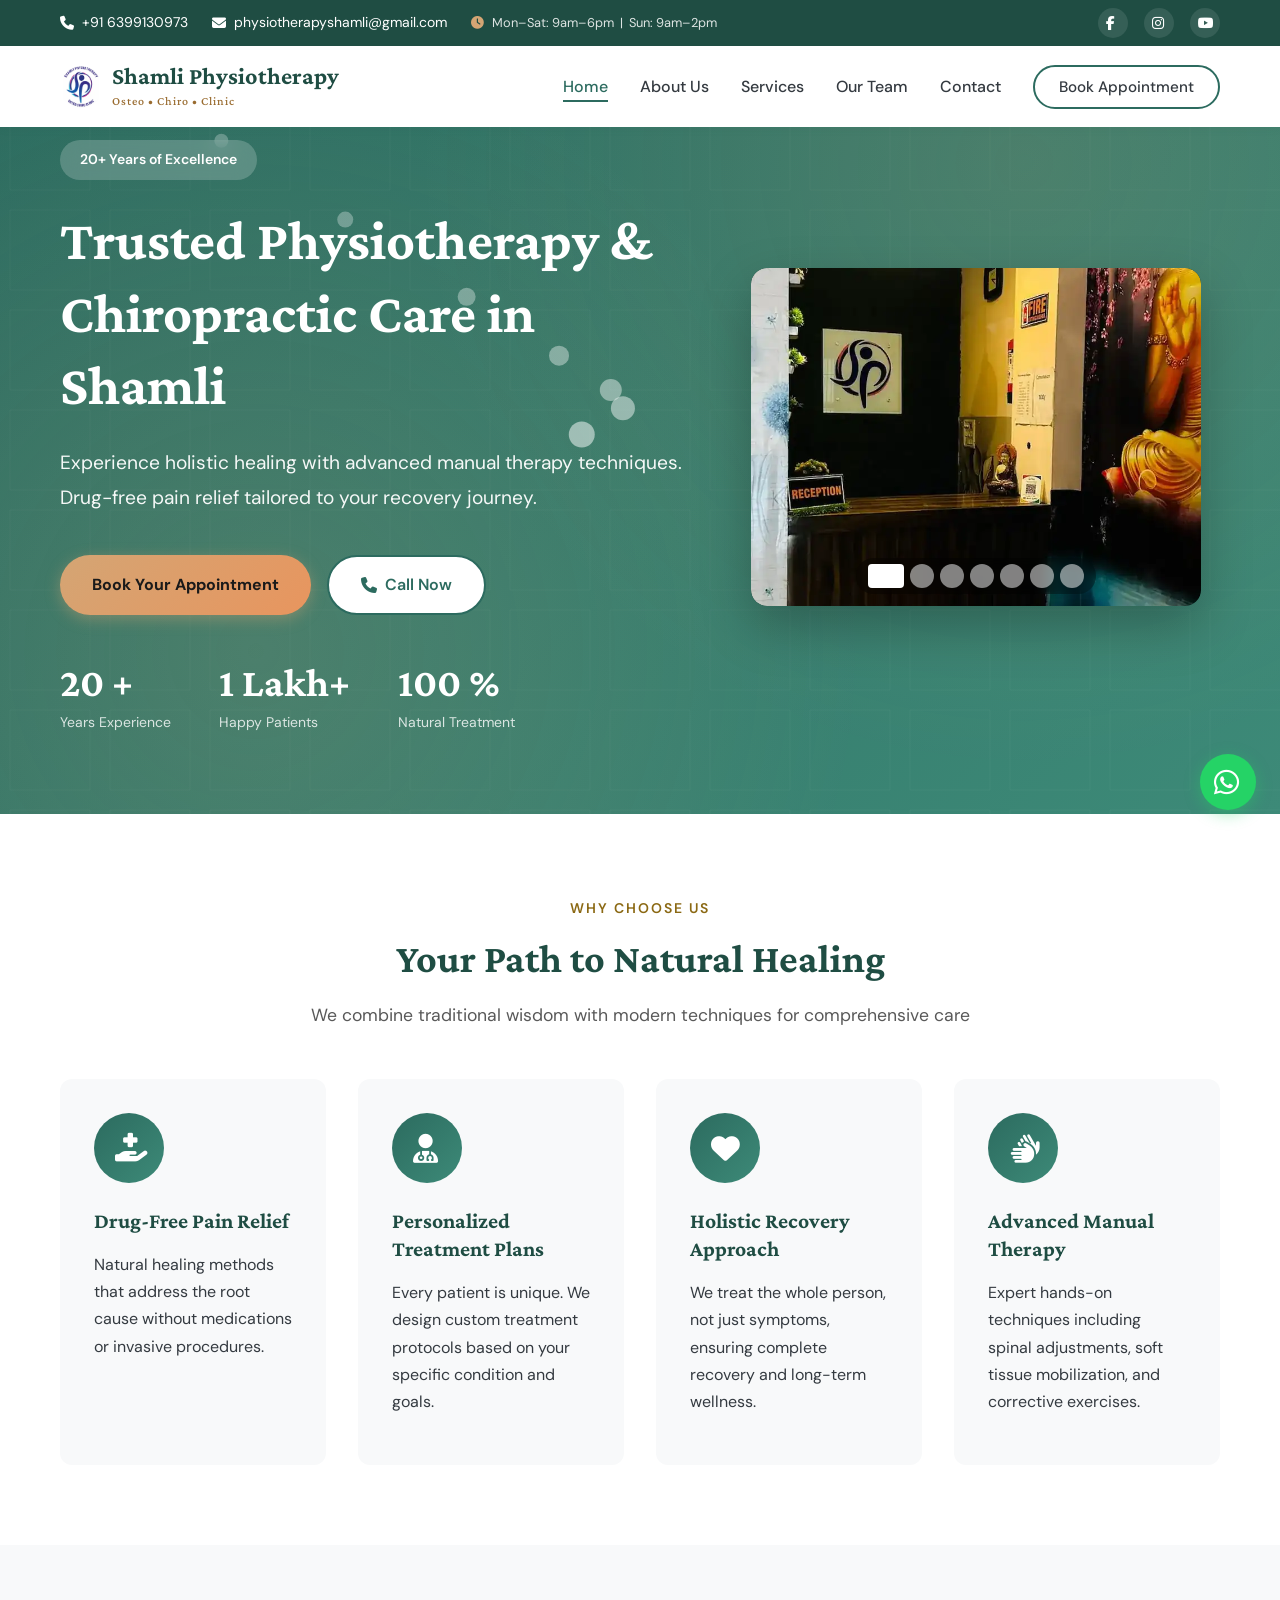
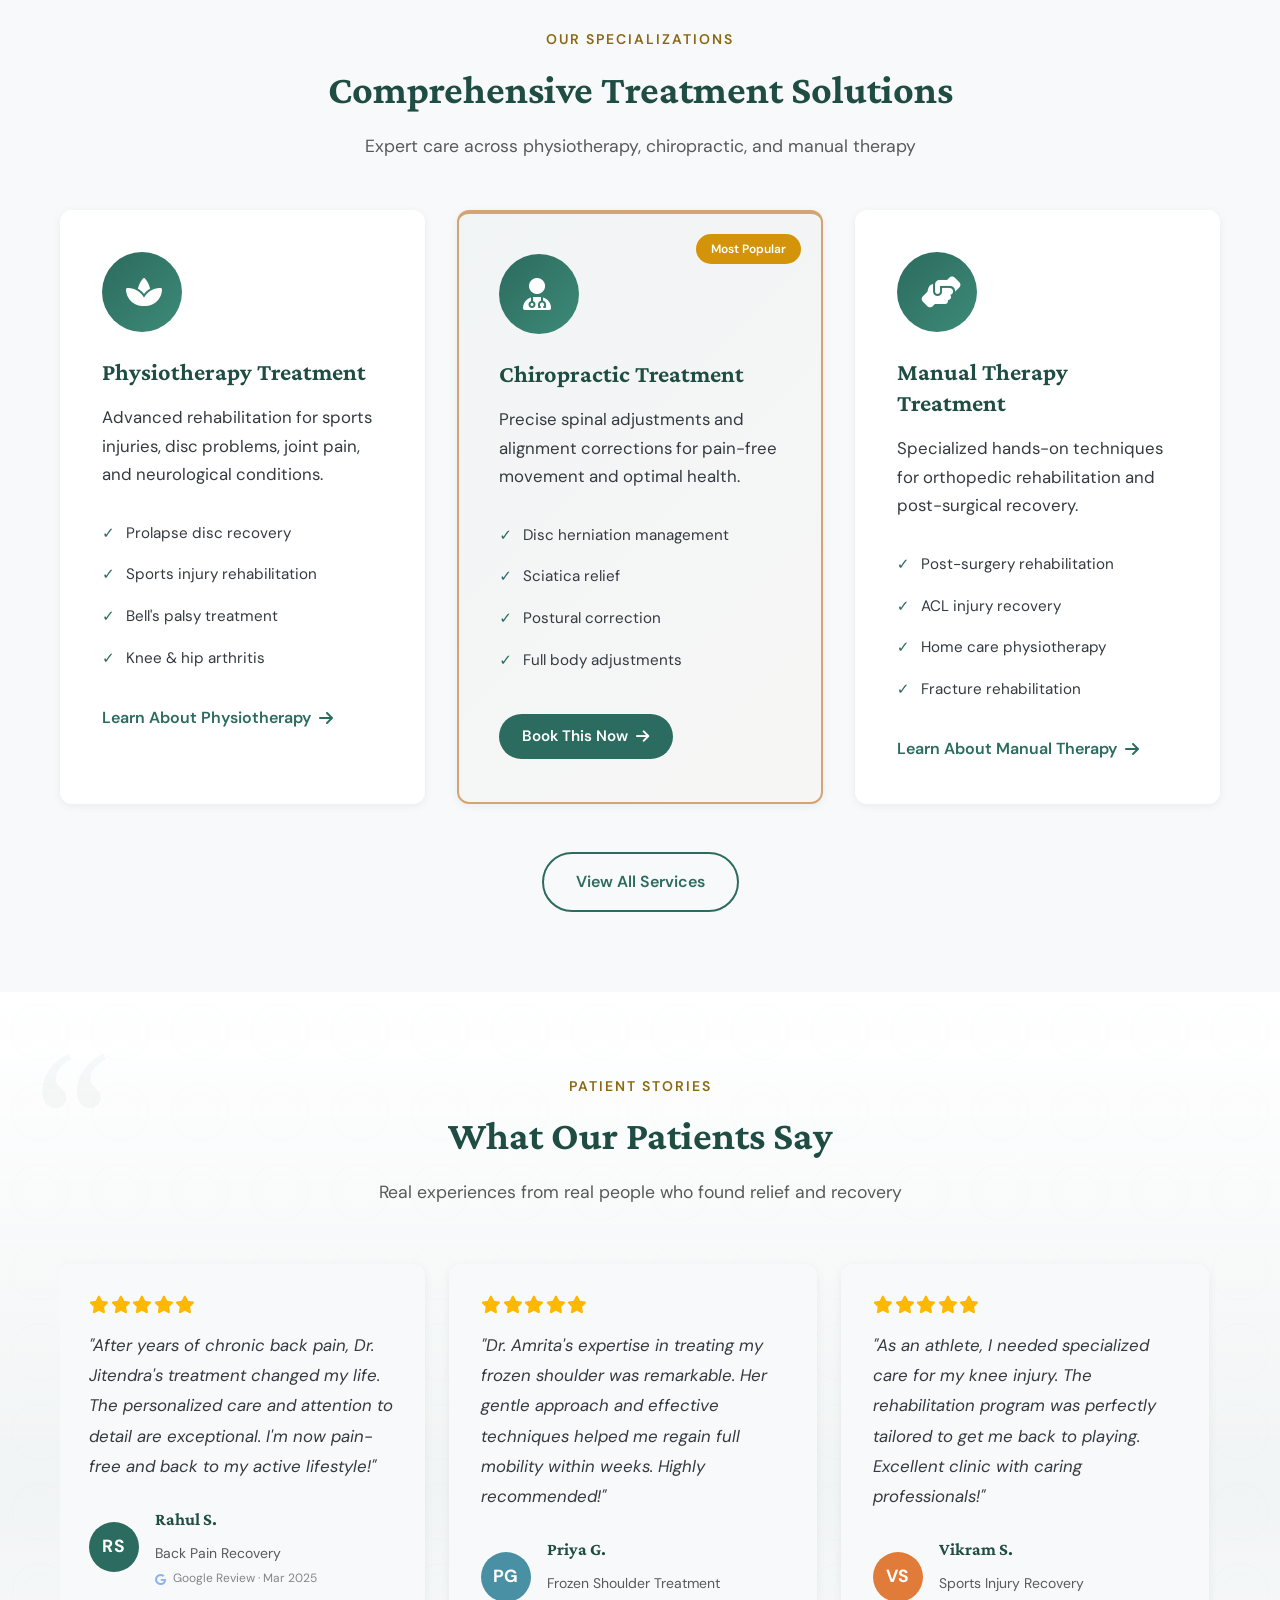
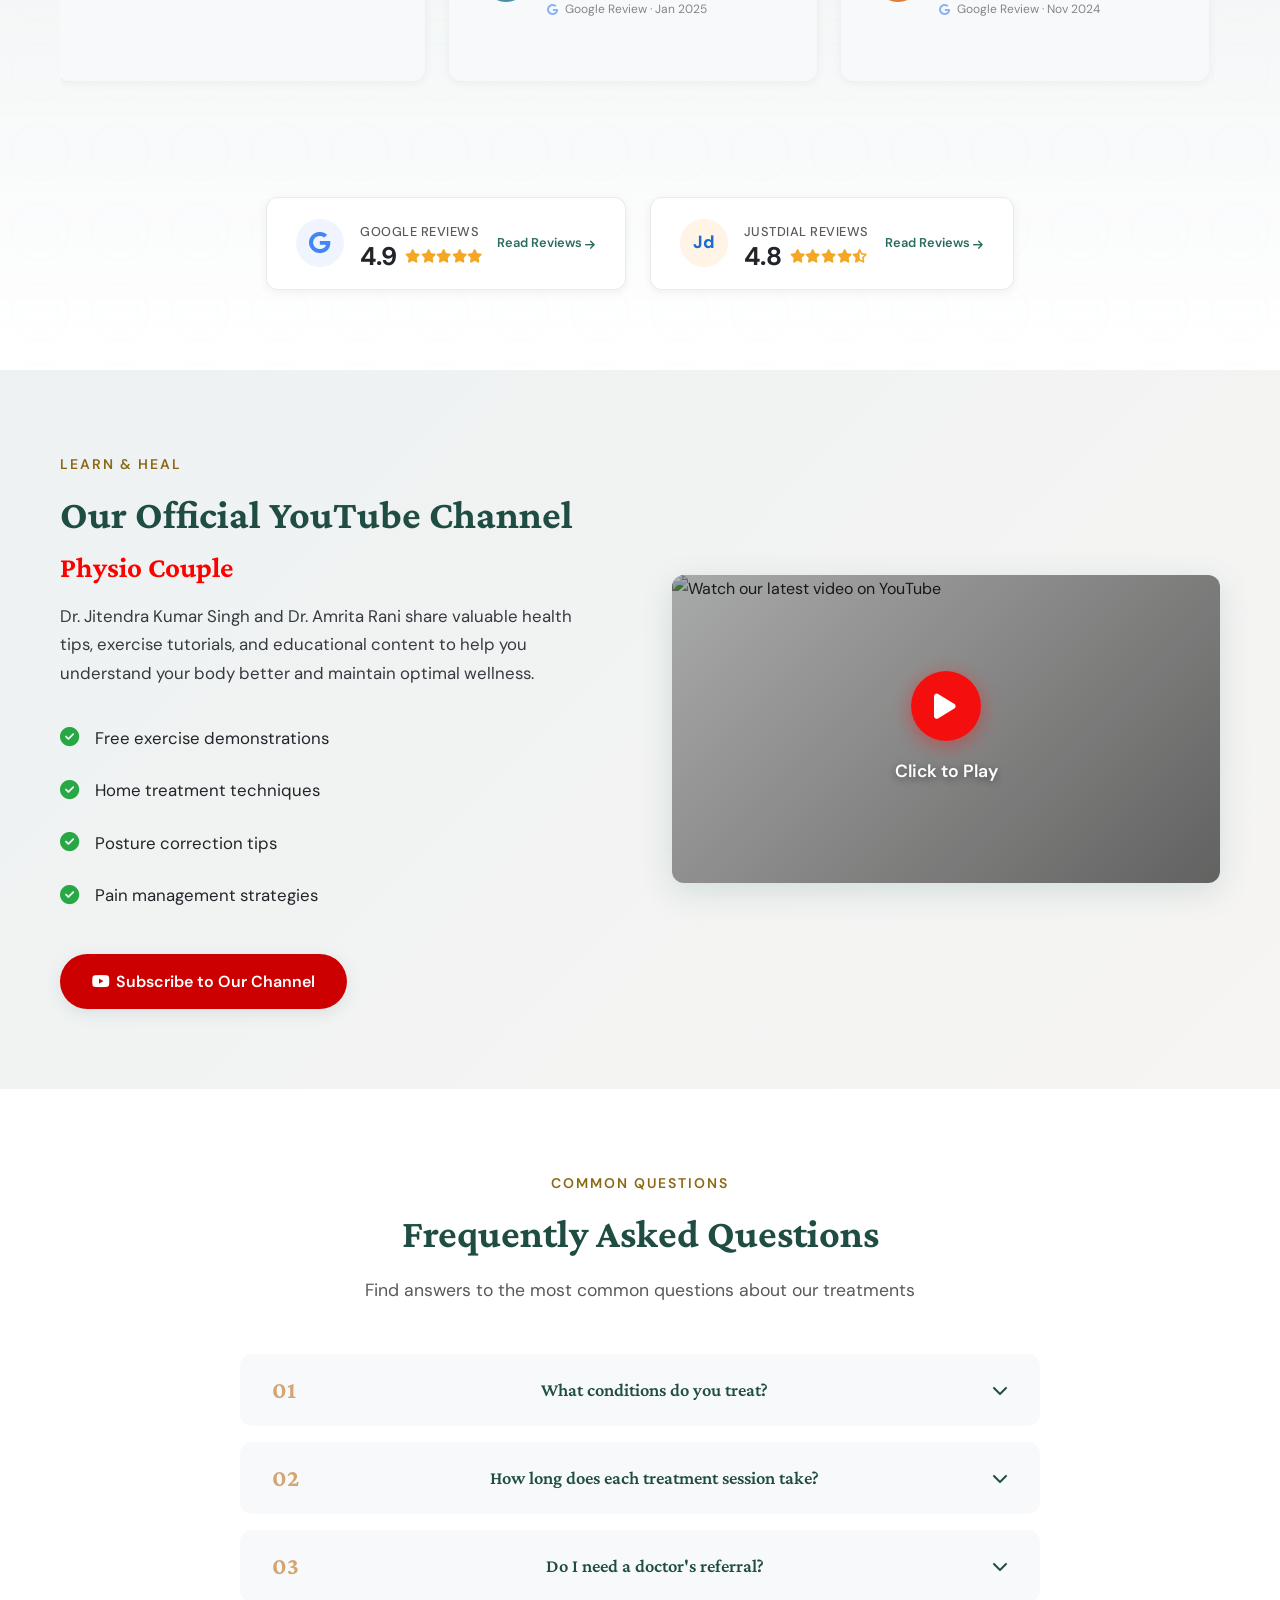
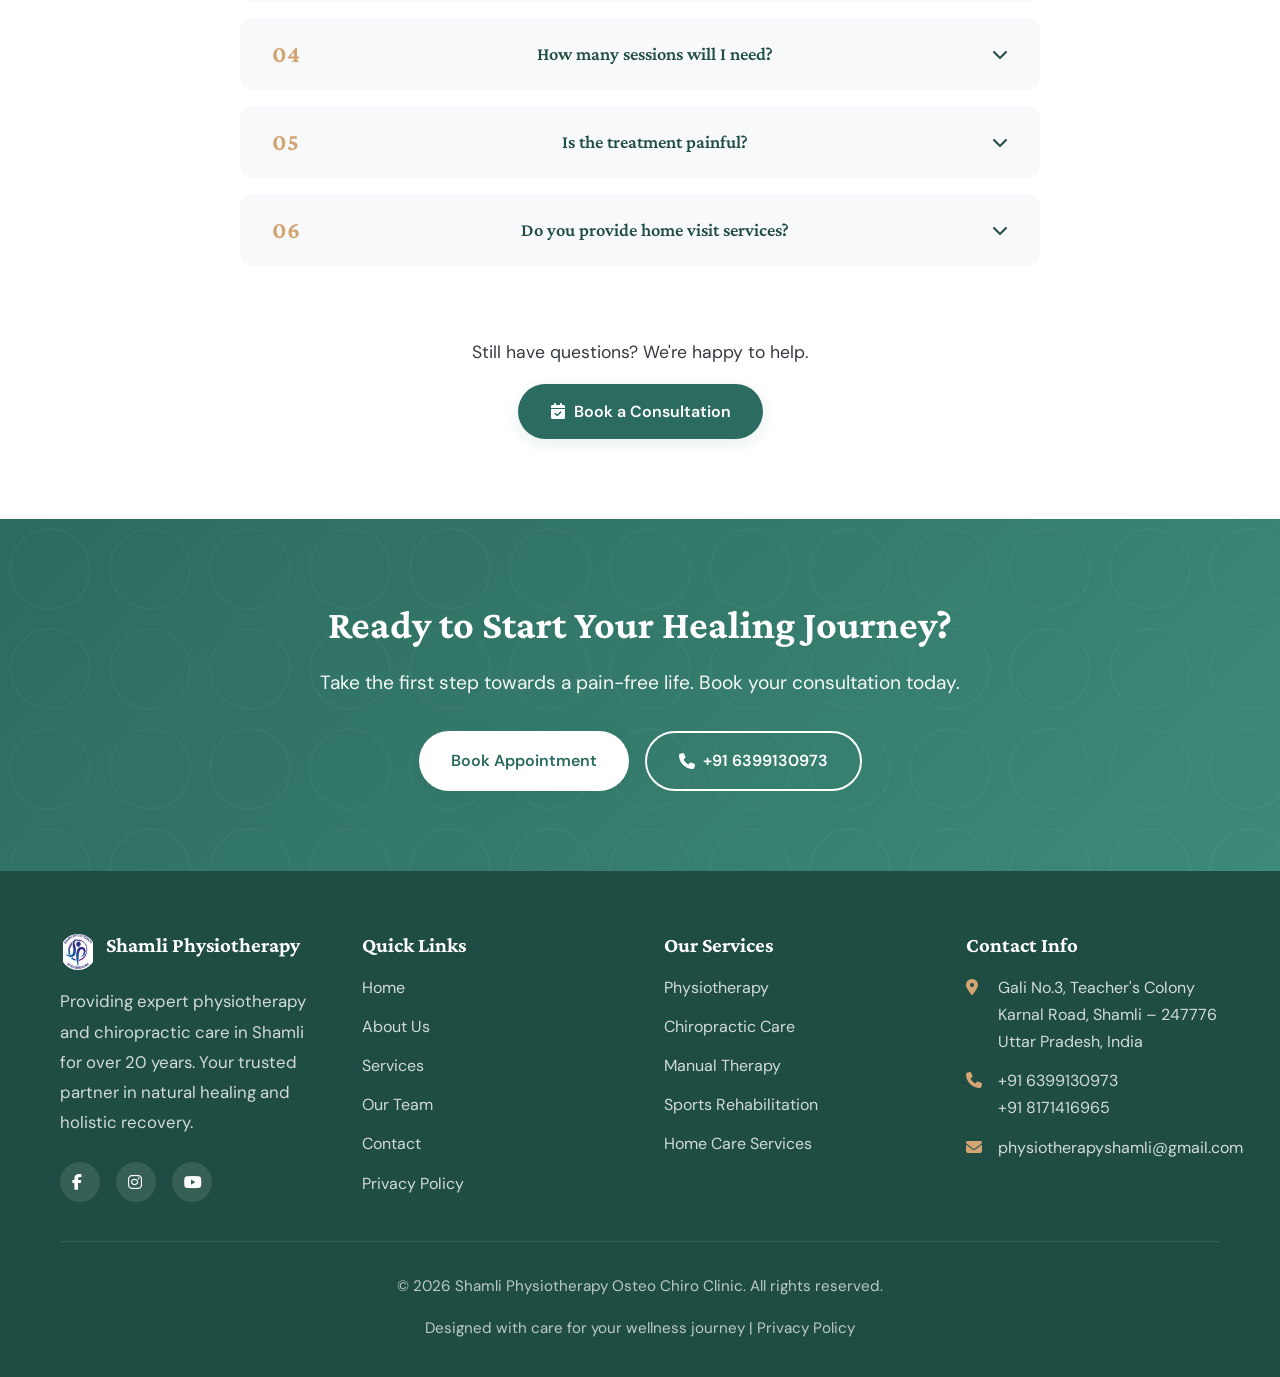
==== commit ebe5e683: "seo: expand keywords, titles and descriptions across all pages Target keywords: best physiotherapist" ====
--- a/index.html
+++ b/index.html
@@ -9,9 +9,9 @@
     <meta charset="UTF-8">
     <meta http-equiv="X-UA-Compatible" content="IE=edge">
     <meta name="viewport" content="width=device-width, initial-scale=1.0">
-    <meta property="og:title" content="Shamli Physiotherapy Osteo Chiro Clinic | Expert Care in Shamli">
+    <meta property="og:title" content="Best Physiotherapy Clinic in Shamli | Dr. Jitendra Kumar Singh | Shamli Physiotherapy">
     <meta property="og:description"
-        content="Expert physiotherapy, chiropractic and manual therapy in Shamli, UP. 20+ years experience. Drug-free pain relief. Book your appointment today.">
+        content="Best physiotherapy and chiropractic clinic in Shamli by Dr. Jitendra Kumar Singh. 20+ years experience. Drug-free back pain, sciatica, disc treatment. Book appointment today.">
     <meta property="og:image" content="https://shamliphysiotherapy.com/images/og-image.jpg">
     <meta property="og:image:width" content="1200">
     <meta property="og:image:height" content="630">
@@ -20,15 +20,15 @@
     <meta property="og:url" content="https://shamliphysiotherapy.com/">
     <link rel="canonical" href="https://shamliphysiotherapy.com/">
     <meta name="twitter:card" content="summary_large_image">
-    <meta name="twitter:title" content="Shamli Physiotherapy Osteo Chiro Clinic | Expert Care in Shamli">
+    <meta name="twitter:title" content="Best Physiotherapy Clinic in Shamli | Dr. Jitendra Kumar Singh">
     <meta name="twitter:description"
-        content="Expert physiotherapy, chiropractic and manual therapy in Shamli, UP. 20+ years experience. Book your appointment today.">
+        content="Best physiotherapy and chiropractic clinic in Shamli by Dr. Jitendra Kumar Singh. 20+ years experience. Book appointment today.">
     <meta name="twitter:image" content="https://shamliphysiotherapy.com/images/og-image.jpg">
 
     <meta name="description"
-        content="Shamli Physiotherapy Osteo Chiro Clinic - Expert physiotherapy and chiropractic care in Shamli with 20+ years experience. Drug-free pain relief and holistic treatment.">
+        content="Best physiotherapy clinic in Shamli – Dr. Jitendra Kumar Singh & Dr. Amrita Rani offer expert chiropractic care, back pain treatment, sciatica relief, sports injury rehabilitation. 20+ years experience. 100% natural, drug-free healing. Book appointment now.">
     <meta name="keywords"
-        content="Physiotherapy in Shamli, Chiropractor in Shamli, Osteo Clinic in Shamli, physiotherapy clinic near me, back pain treatment Shamli">
+        content="best physiotherapist in Shamli, physiotherapy clinic in Shamli, Dr Jitendra Kumar Singh, Dr Jitendra Kumar Singh physiotherapist, Dr Amrita Rani physiotherapist, chiropractor in Shamli, back pain treatment Shamli, sciatica treatment Shamli, physiotherapy near me, best physiotherapy clinic Shamli, osteopathy Shamli, disc treatment without surgery Shamli, sports injury doctor Shamli, knee pain treatment Shamli, neck pain treatment Shamli, frozen shoulder treatment Shamli, spine specialist Shamli, physiotherapy Shamli UP, chiropractic clinic Shamli, Shamli Physiotherapy Osteo Chiro Clinic">
     <meta name="robots" content="index, follow">
     <meta name="author" content="Shamli Physiotherapy Osteo Chiro Clinic">
     <meta property="og:site_name" content="Shamli Physiotherapy Osteo Chiro Clinic">
@@ -36,7 +36,7 @@
     <meta name="theme-color" content="#2C6B5F">
     <meta name="geo.region" content="IN-UP">
     <meta name="geo.placename" content="Shamli, Uttar Pradesh">
-    <title>Shamli Physiotherapy Osteo Chiro Clinic | Expert Care in Shamli</title>
+    <title>Best Physiotherapy Clinic in Shamli | Dr. Jitendra Kumar Singh | Shamli Physiotherapy Osteo Chiro Clinic</title>
     <link rel="icon" type="image/png" sizes="32x32" href="images/favicon-32x32.png">
     <link rel="icon" type="image/png" sizes="192x192" href="images/icon-192x192.png">
     <link rel="apple-touch-icon" sizes="180x180" href="images/apple-touch-icon.png">
--- a/css/style.css
+++ b/css/style.css
@@ -150,7 +150,7 @@
     font-weight: 600;
     text-transform: uppercase;
     letter-spacing: 2px;
-    color: #D4940A;
+    color: #8B6914;
     margin-bottom: 0.75rem;
 }
 
--- a/css/style.css
+++ b/css/style.css
@@ -150,7 +150,7 @@
     font-weight: 600;
     text-transform: uppercase;
     letter-spacing: 2px;
-    color: #D4940A;
+    color: #8B6914;
     margin-bottom: 0.75rem;
 }
 
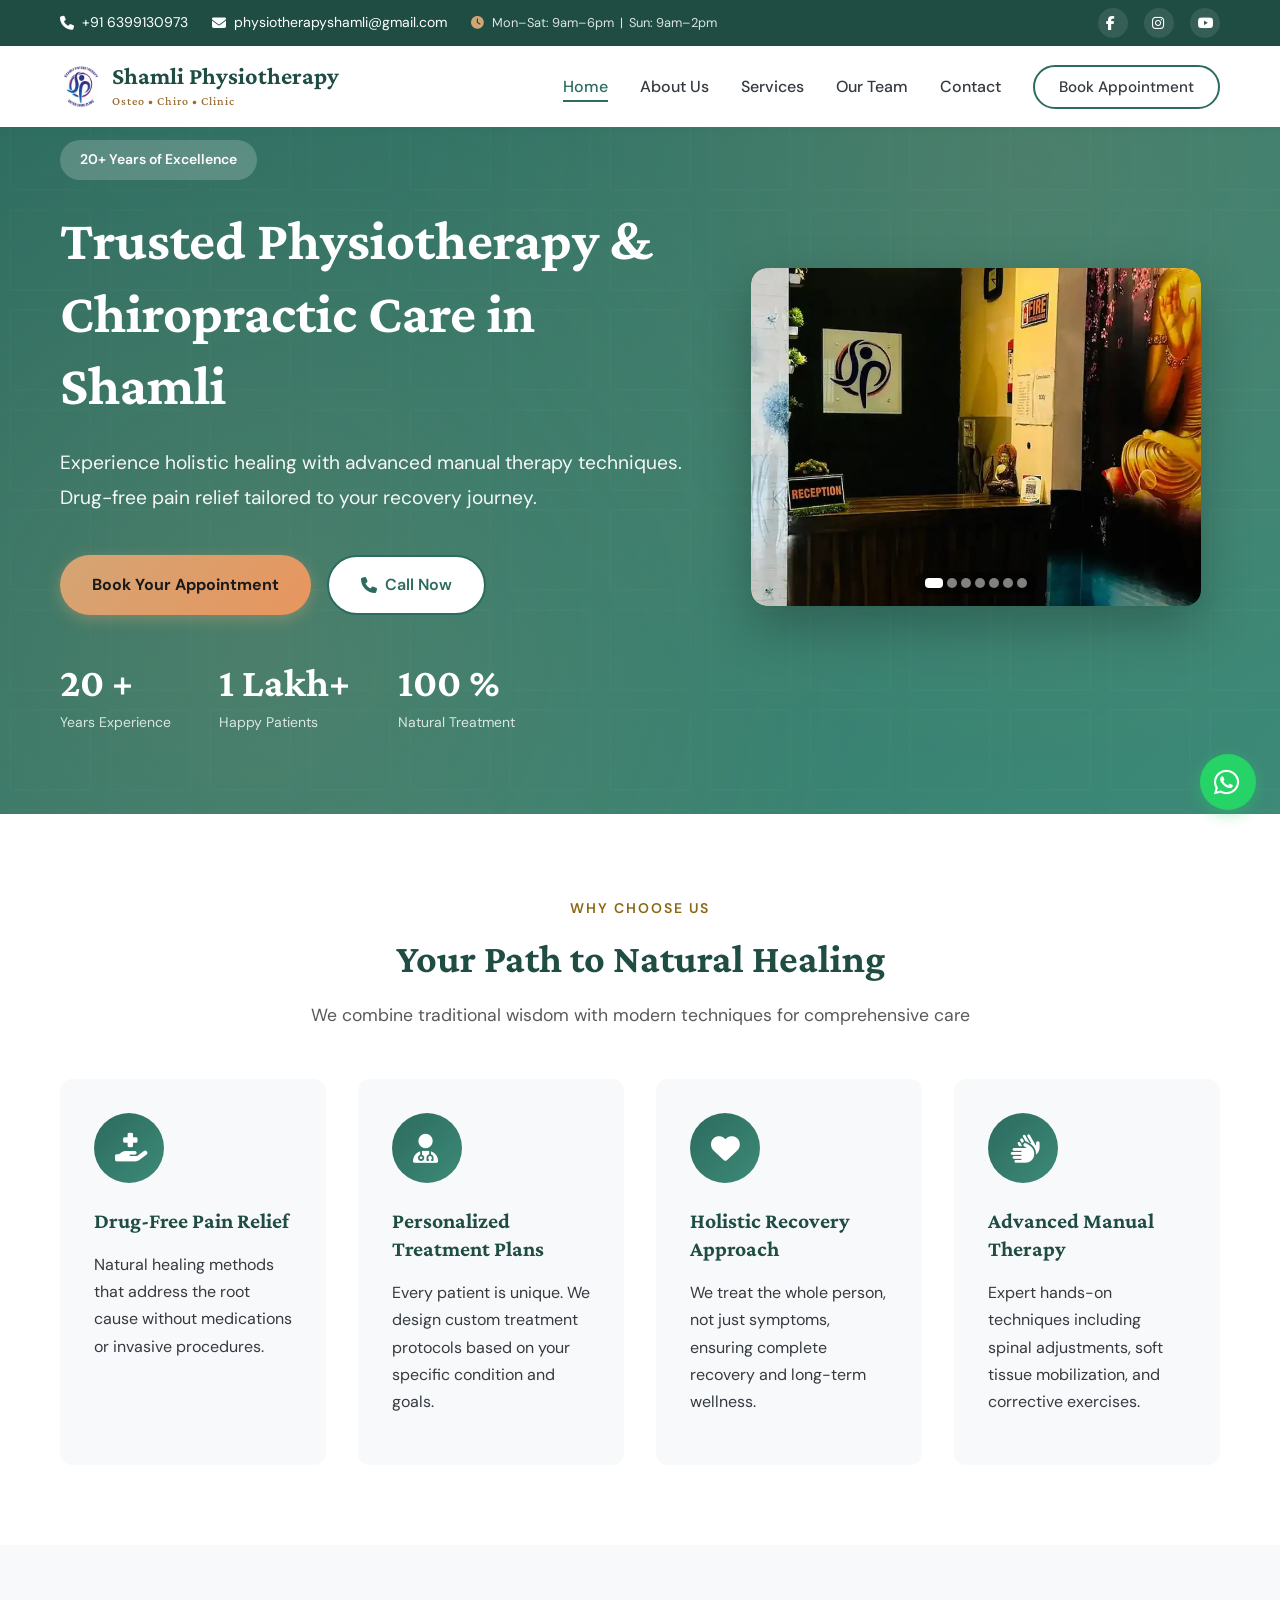
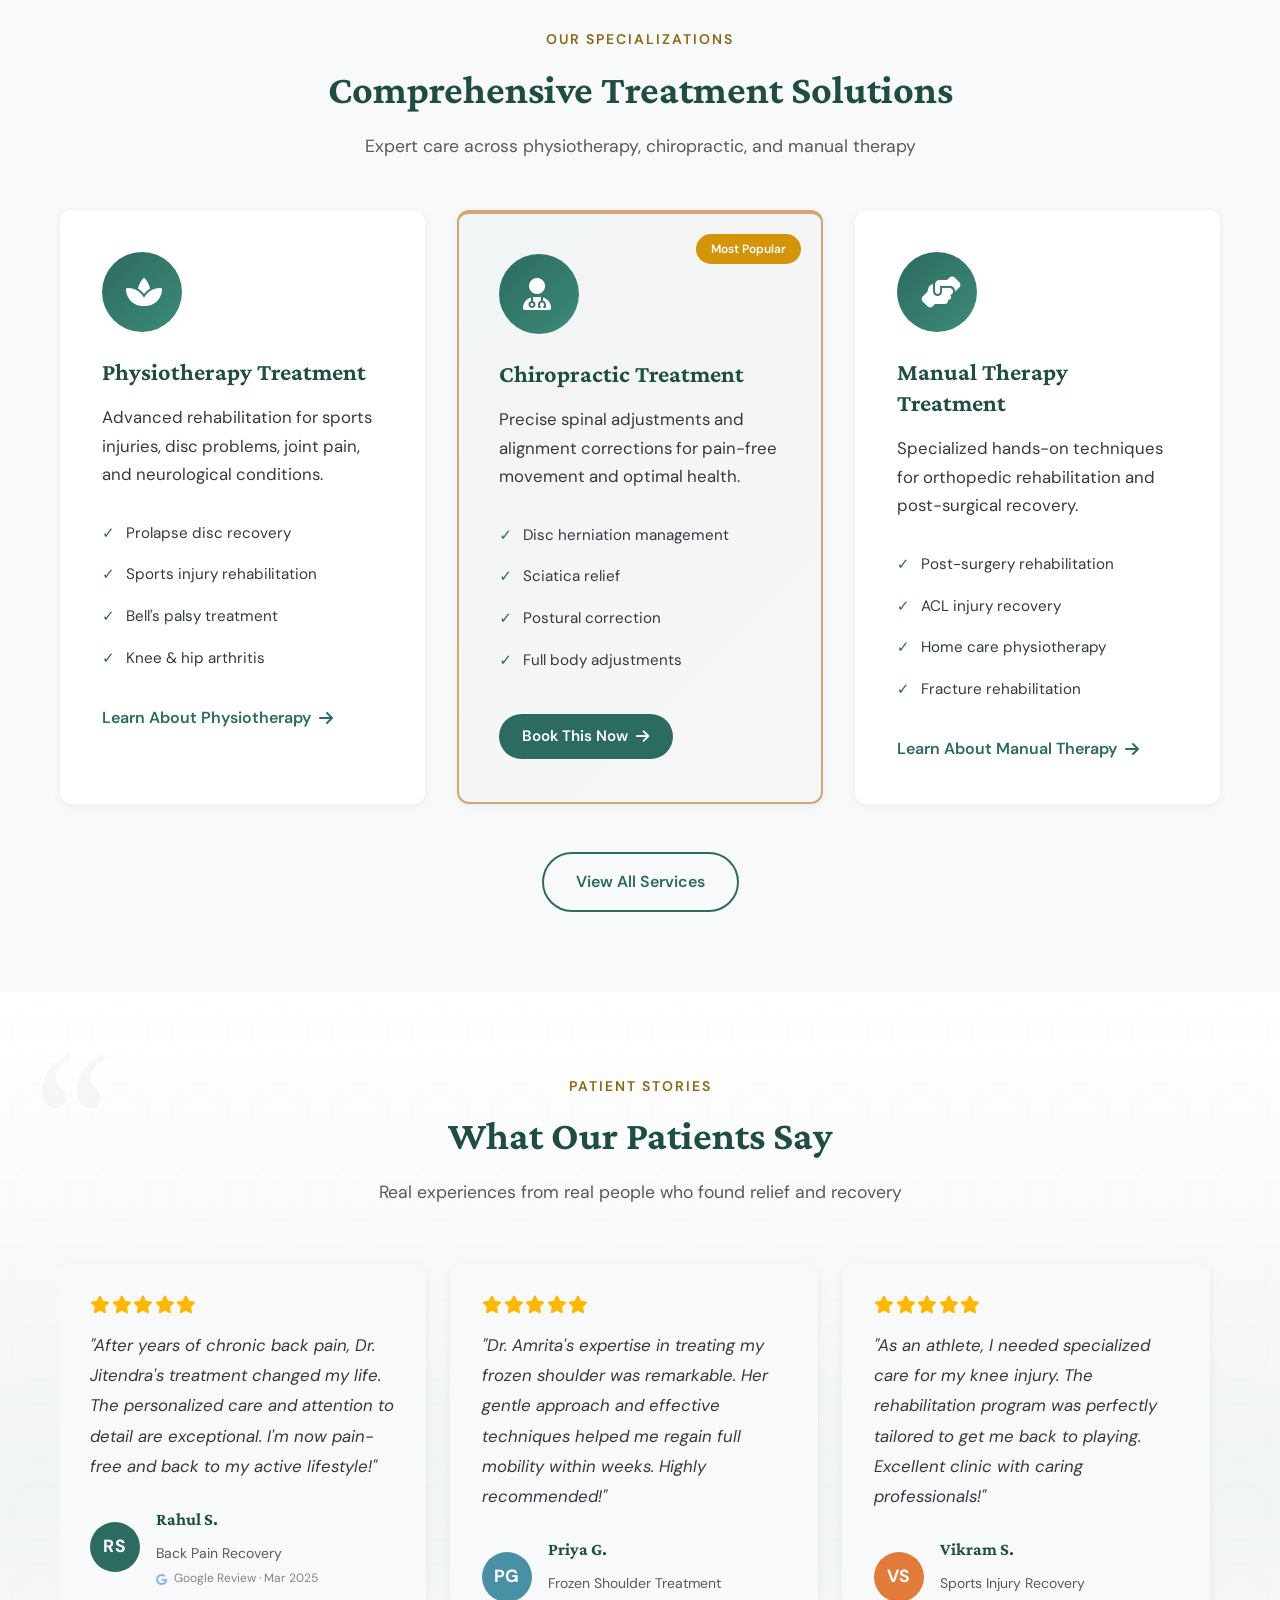
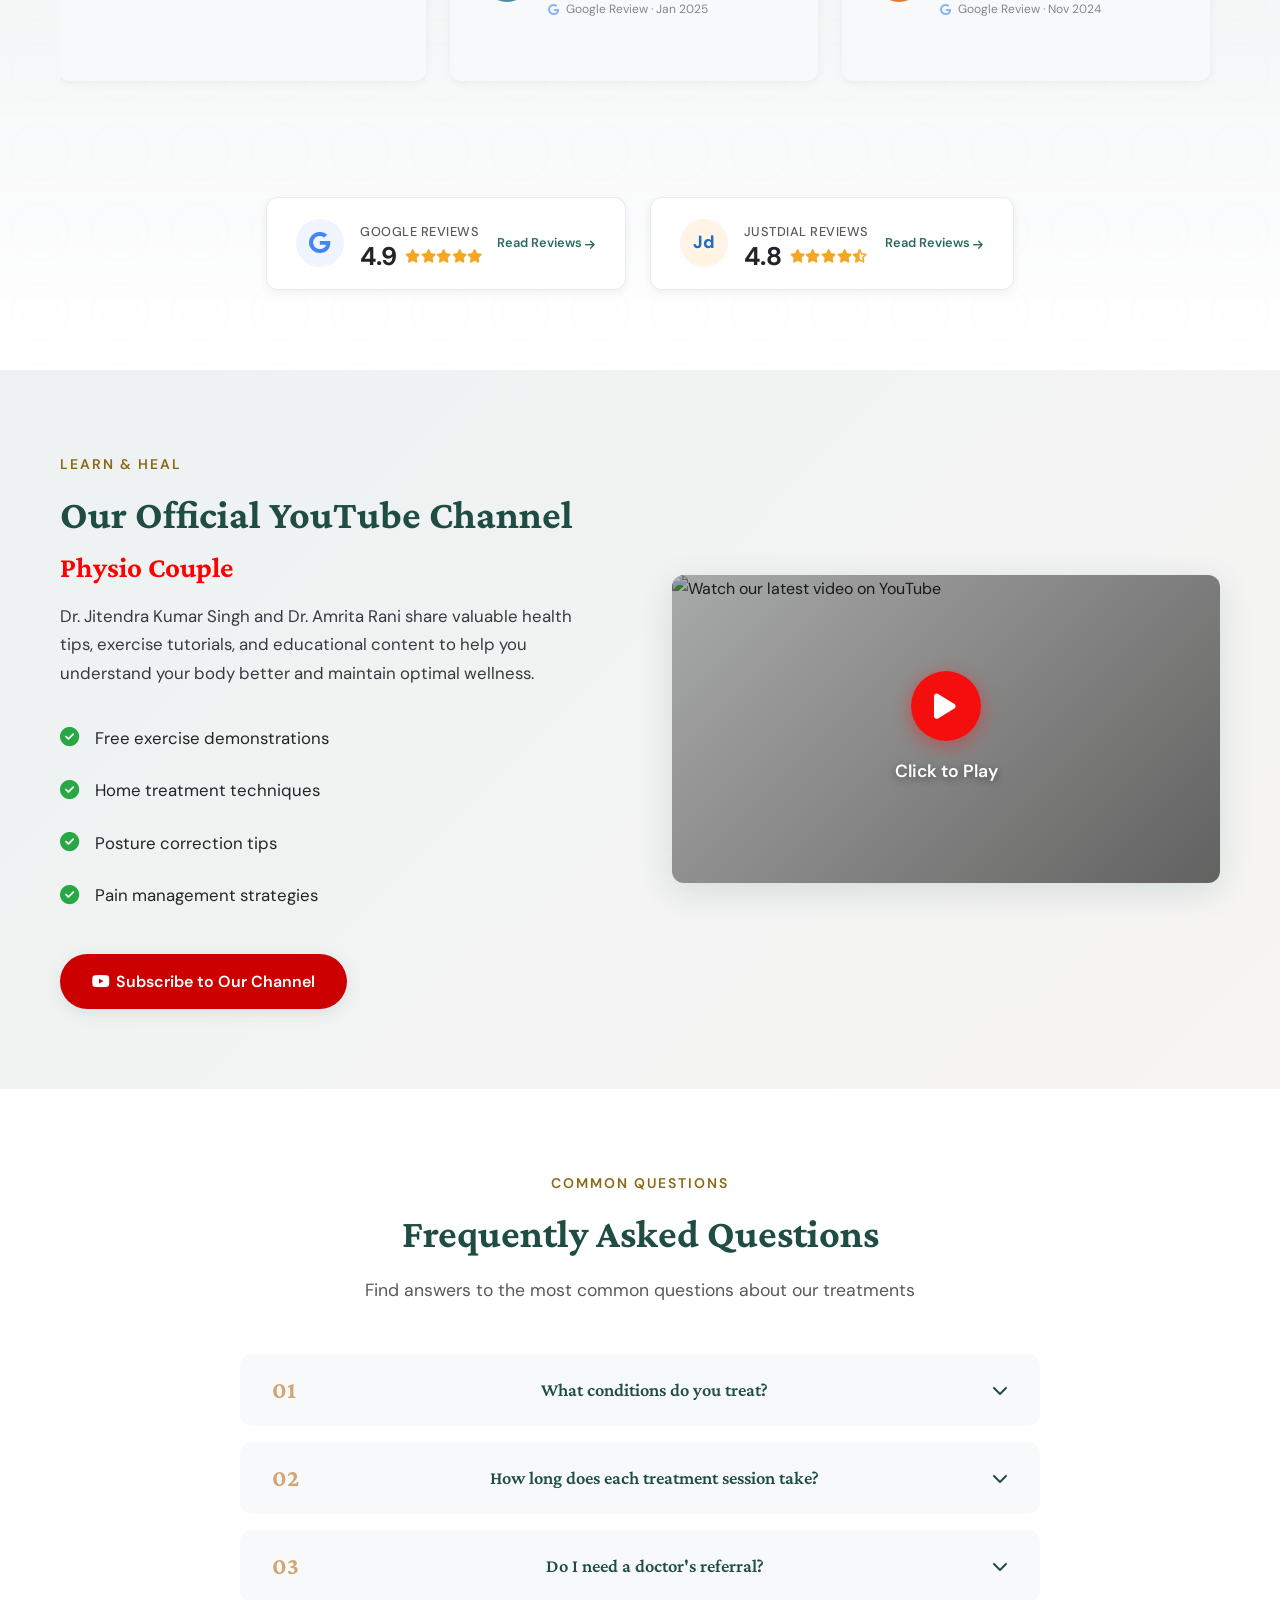
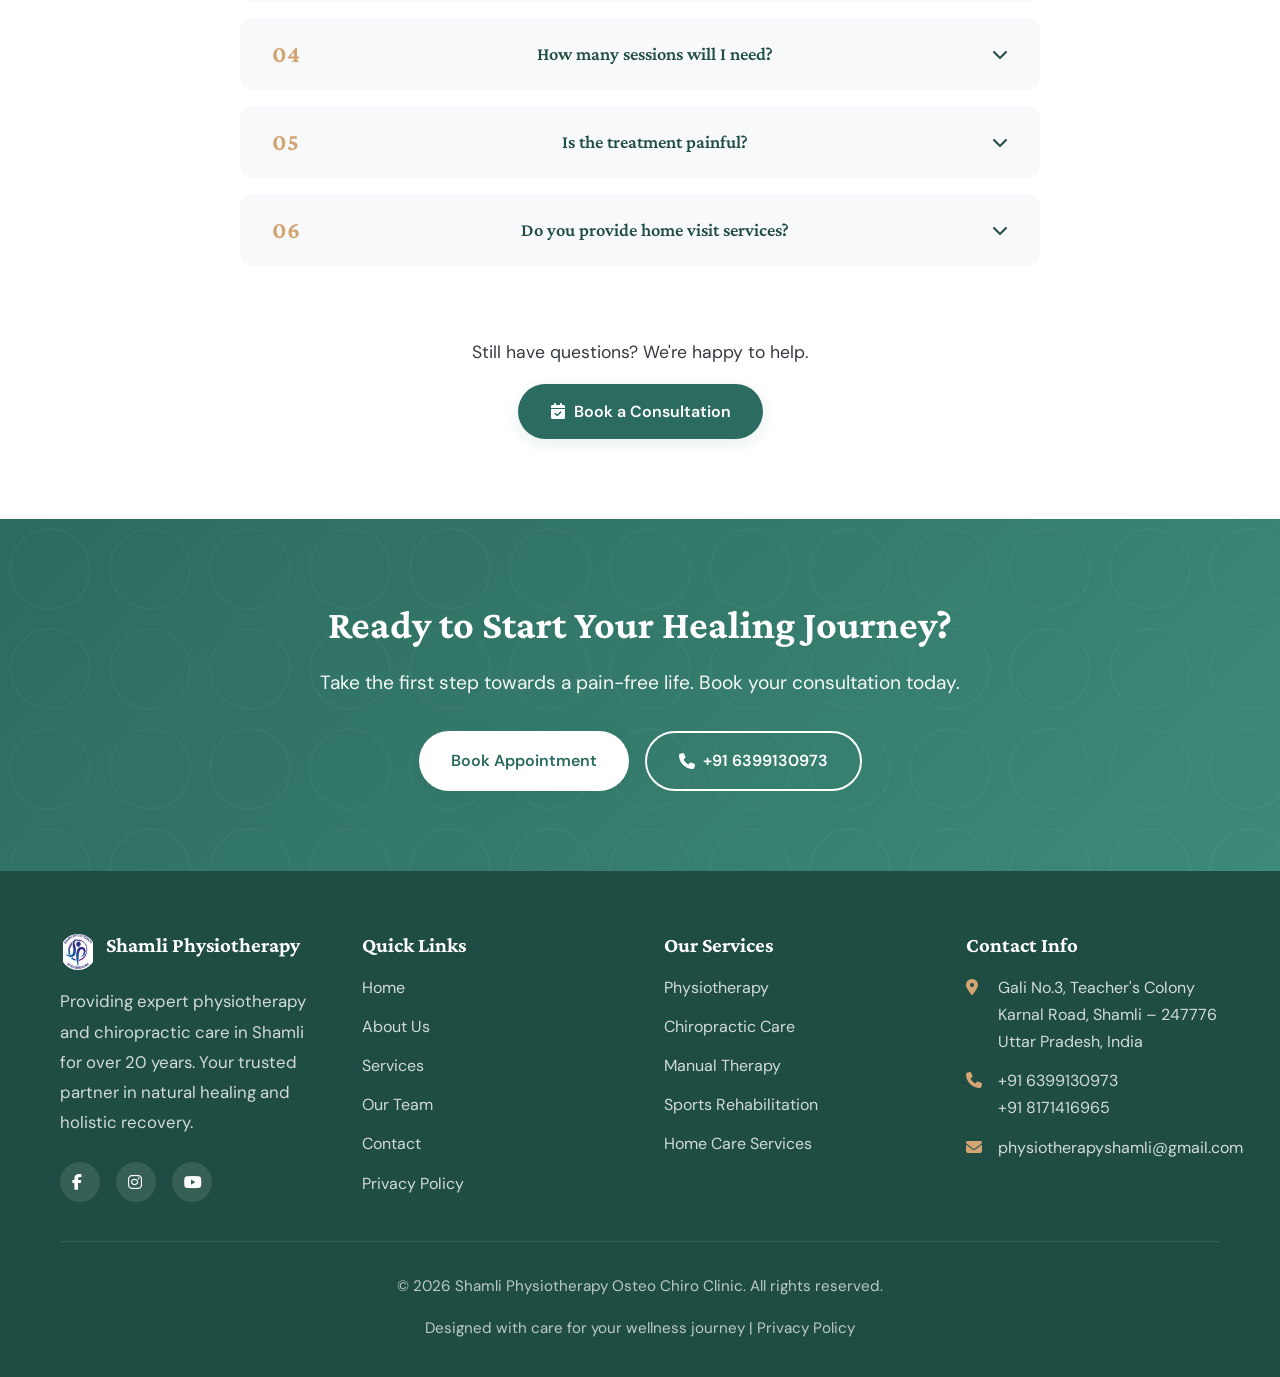
==== commit b6f16e2e: "fix: touch targets, CLS, and dot sizing 1. Slideshow dots: 10px visible with 48px invisible touch ar" ====
--- a/index.html
+++ b/index.html
@@ -585,6 +585,12 @@
             }
         }
 
+        @media(max-width:1024px) {
+            .hero-content {
+                max-width: 600px
+            }
+        }
+
         @media(max-width:768px) {
             .top-bar-content {
                 flex-direction: column;
@@ -627,7 +633,8 @@
             }
 
             .hero-content {
-                grid-template-columns: 1fr
+                grid-template-columns: 1fr;
+                gap: 2rem
             }
 
             .hero-image { display: none }
--- a/css/style.css
+++ b/css/style.css
@@ -1263,8 +1263,7 @@
 .testimonials {
     padding: var(--section-padding);
     background:
-        url("data:image/svg+xml,%3Csvg xmlns='http://www.w3.org/2000/svg' width='80' height='80'%3E%3Ccircle cx='40' cy='40' r='28' fill='none' stroke='%232C6B5F' stroke-width='.4' opacity='.06'/%3E%3Ccircle cx='40' cy='40' r='18' fill='none' stroke='%232C6B5F' stroke-width='.3' opacity='.04'/%3E%3C/svg%3E")
-        repeat,
+        url("data:image/svg+xml,%3Csvg xmlns='http://www.w3.org/2000/svg' width='80' height='80'%3E%3Ccircle cx='40' cy='40' r='28' fill='none' stroke='%232C6B5F' stroke-width='.4' opacity='.06'/%3E%3Ccircle cx='40' cy='40' r='18' fill='none' stroke='%232C6B5F' stroke-width='.3' opacity='.04'/%3E%3C/svg%3E") repeat,
         linear-gradient(180deg, var(--white) 0%, rgba(44, 107, 95, 0.03) 50%, var(--white) 100%);
     position: relative;
     overflow: hidden;
@@ -1283,7 +1282,7 @@
     z-index: 0;
 }
 
-.testimonials > .container {
+.testimonials>.container {
     position: relative;
     z-index: 1;
 }
@@ -3464,31 +3463,42 @@
     left: 50%;
     transform: translateX(-50%);
     display: flex;
-    gap: 6px;
+    gap: 4px;
     z-index: 2;
-    padding: 6px 12px;
+    padding: 6px 10px;
     background: rgba(0, 0, 0, 0.3);
     backdrop-filter: blur(6px);
     border-radius: 50px;
+    overflow: visible;
 }
 
 .slideshow-dot {
-    width: 12px;
-    height: 12px;
+    width: 10px;
+    height: 10px;
     border-radius: 50%;
     background: rgba(255, 255, 255, 0.5);
     border: none;
     cursor: pointer;
     transition: all 0.3s ease;
-    padding: 6px;
-    box-sizing: content-box;
+    padding: 0;
+    position: relative;
+}
+
+/* Invisible touch target extends beyond visible dot */
+.slideshow-dot::before {
+    content: '';
+    position: absolute;
+    top: 50%;
+    left: 50%;
+    transform: translate(-50%, -50%);
+    min-width: 48px;
+    min-height: 48px;
 }
 
 .slideshow-dot.active {
     background: var(--white);
-    width: 20px;
+    width: 18px;
     border-radius: 4px;
-    padding: 6px 8px;
 }
 
 /* Slideshow prev/next arrows */
@@ -3972,6 +3982,7 @@
             opacity: 0;
             transform: translateY(-8px);
         }
+
         to {
             opacity: 1;
             transform: translateY(0);
@@ -5554,6 +5565,7 @@
         transform: scale(0);
         opacity: 0;
     }
+
     to {
         transform: scale(1);
         opacity: 1;
@@ -5685,6 +5697,7 @@
    Ensures all interactive elements meet minimum size on mobile.
    ============================================================ */
 @media (max-width: 768px) {
+
     .social-links a,
     .footer-social a {
         min-width: 44px;
@@ -5709,7 +5722,9 @@
    CLS Prevention: Font Awesome Icon Space Reservation
    Reserve space for FA icons so text doesn't reflow when FA loads async.
    ============================================================ */
-.fas, .fab, .far {
+.fas,
+.fab,
+.far {
     display: inline-block;
     width: 1em;
     height: 1em;
--- a/css/style.css
+++ b/css/style.css
@@ -1263,8 +1263,7 @@
 .testimonials {
     padding: var(--section-padding);
     background:
-        url("data:image/svg+xml,%3Csvg xmlns='http://www.w3.org/2000/svg' width='80' height='80'%3E%3Ccircle cx='40' cy='40' r='28' fill='none' stroke='%232C6B5F' stroke-width='.4' opacity='.06'/%3E%3Ccircle cx='40' cy='40' r='18' fill='none' stroke='%232C6B5F' stroke-width='.3' opacity='.04'/%3E%3C/svg%3E")
-        repeat,
+        url("data:image/svg+xml,%3Csvg xmlns='http://www.w3.org/2000/svg' width='80' height='80'%3E%3Ccircle cx='40' cy='40' r='28' fill='none' stroke='%232C6B5F' stroke-width='.4' opacity='.06'/%3E%3Ccircle cx='40' cy='40' r='18' fill='none' stroke='%232C6B5F' stroke-width='.3' opacity='.04'/%3E%3C/svg%3E") repeat,
         linear-gradient(180deg, var(--white) 0%, rgba(44, 107, 95, 0.03) 50%, var(--white) 100%);
     position: relative;
     overflow: hidden;
@@ -1283,7 +1282,7 @@
     z-index: 0;
 }
 
-.testimonials > .container {
+.testimonials>.container {
     position: relative;
     z-index: 1;
 }
@@ -3464,31 +3463,42 @@
     left: 50%;
     transform: translateX(-50%);
     display: flex;
-    gap: 6px;
+    gap: 4px;
     z-index: 2;
-    padding: 6px 12px;
+    padding: 6px 10px;
     background: rgba(0, 0, 0, 0.3);
     backdrop-filter: blur(6px);
     border-radius: 50px;
+    overflow: visible;
 }
 
 .slideshow-dot {
-    width: 12px;
-    height: 12px;
+    width: 10px;
+    height: 10px;
     border-radius: 50%;
     background: rgba(255, 255, 255, 0.5);
     border: none;
     cursor: pointer;
     transition: all 0.3s ease;
-    padding: 6px;
-    box-sizing: content-box;
+    padding: 0;
+    position: relative;
+}
+
+/* Invisible touch target extends beyond visible dot */
+.slideshow-dot::before {
+    content: '';
+    position: absolute;
+    top: 50%;
+    left: 50%;
+    transform: translate(-50%, -50%);
+    min-width: 48px;
+    min-height: 48px;
 }
 
 .slideshow-dot.active {
     background: var(--white);
-    width: 20px;
+    width: 18px;
     border-radius: 4px;
-    padding: 6px 8px;
 }
 
 /* Slideshow prev/next arrows */
@@ -3972,6 +3982,7 @@
             opacity: 0;
             transform: translateY(-8px);
         }
+
         to {
             opacity: 1;
             transform: translateY(0);
@@ -5554,6 +5565,7 @@
         transform: scale(0);
         opacity: 0;
     }
+
     to {
         transform: scale(1);
         opacity: 1;
@@ -5685,6 +5697,7 @@
    Ensures all interactive elements meet minimum size on mobile.
    ============================================================ */
 @media (max-width: 768px) {
+
     .social-links a,
     .footer-social a {
         min-width: 44px;
@@ -5709,7 +5722,9 @@
    CLS Prevention: Font Awesome Icon Space Reservation
    Reserve space for FA icons so text doesn't reflow when FA loads async.
    ============================================================ */
-.fas, .fab, .far {
+.fas,
+.fab,
+.far {
     display: inline-block;
     width: 1em;
     height: 1em;
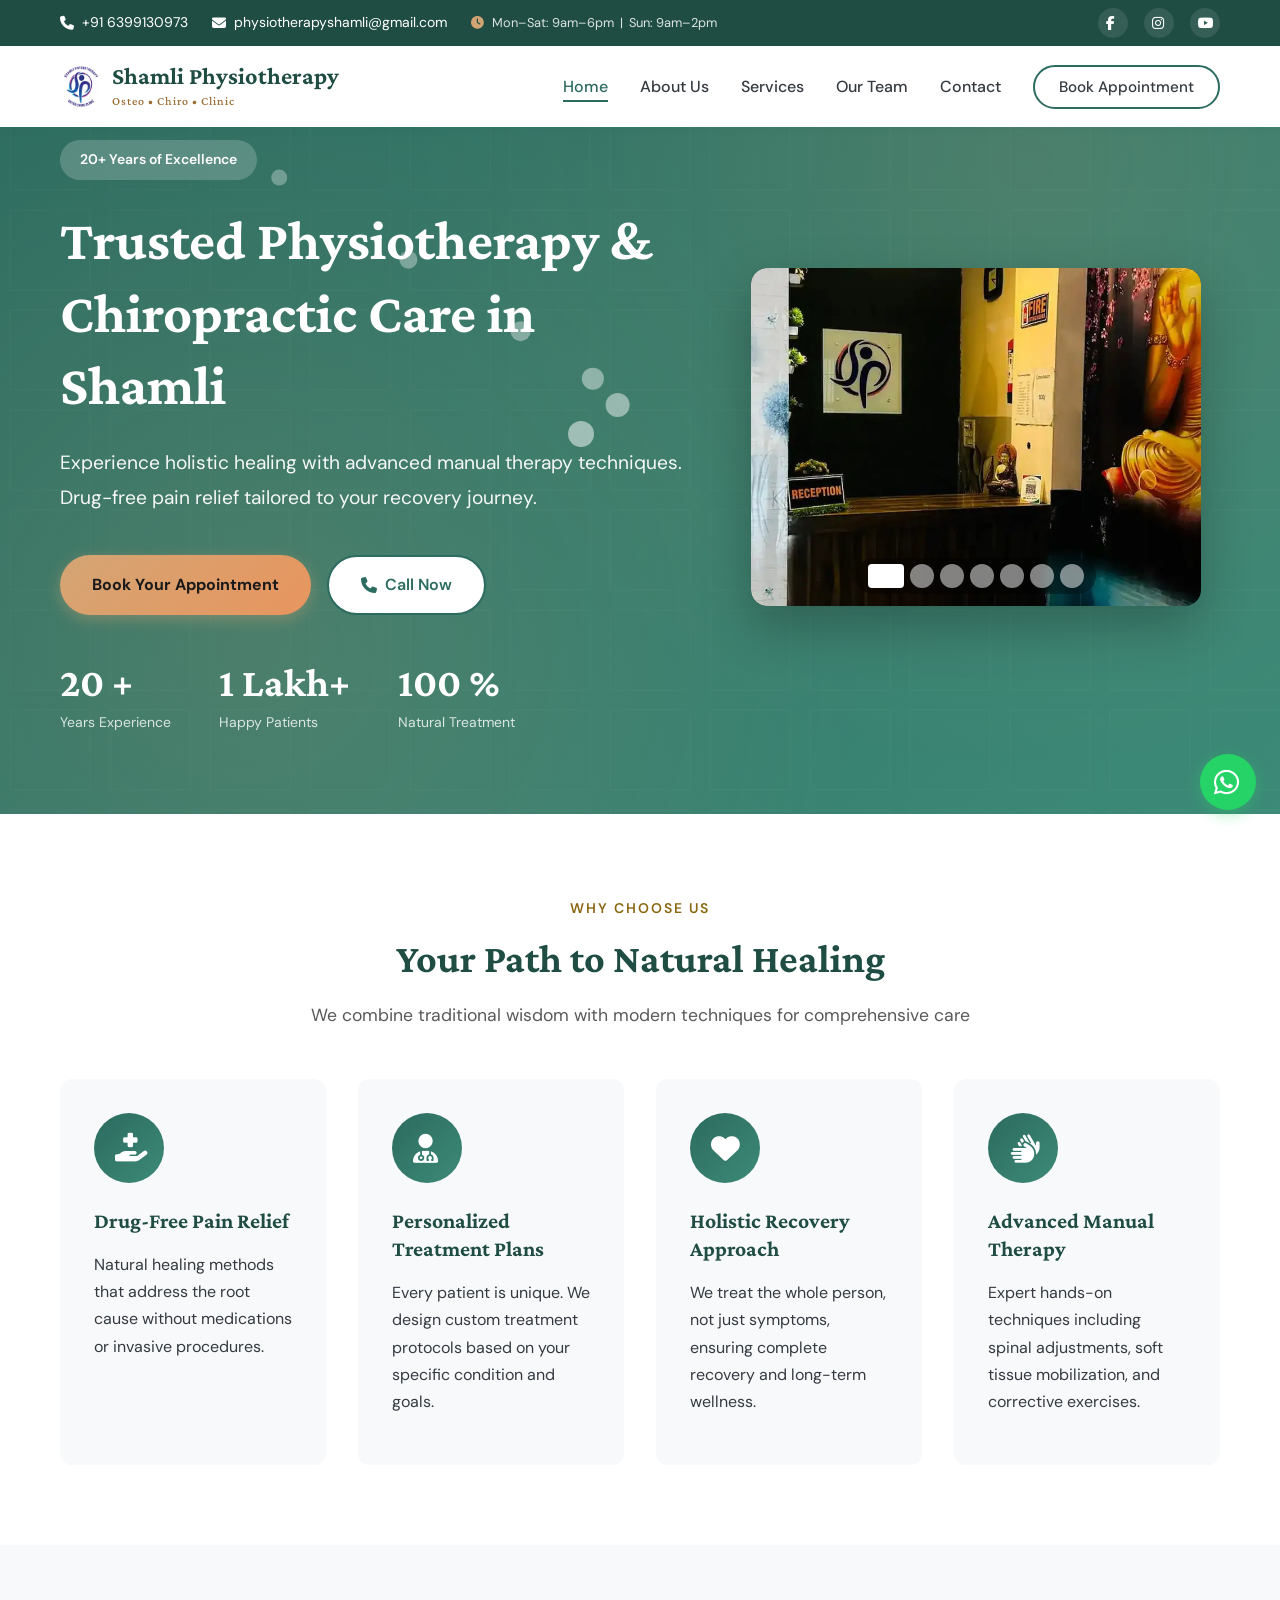
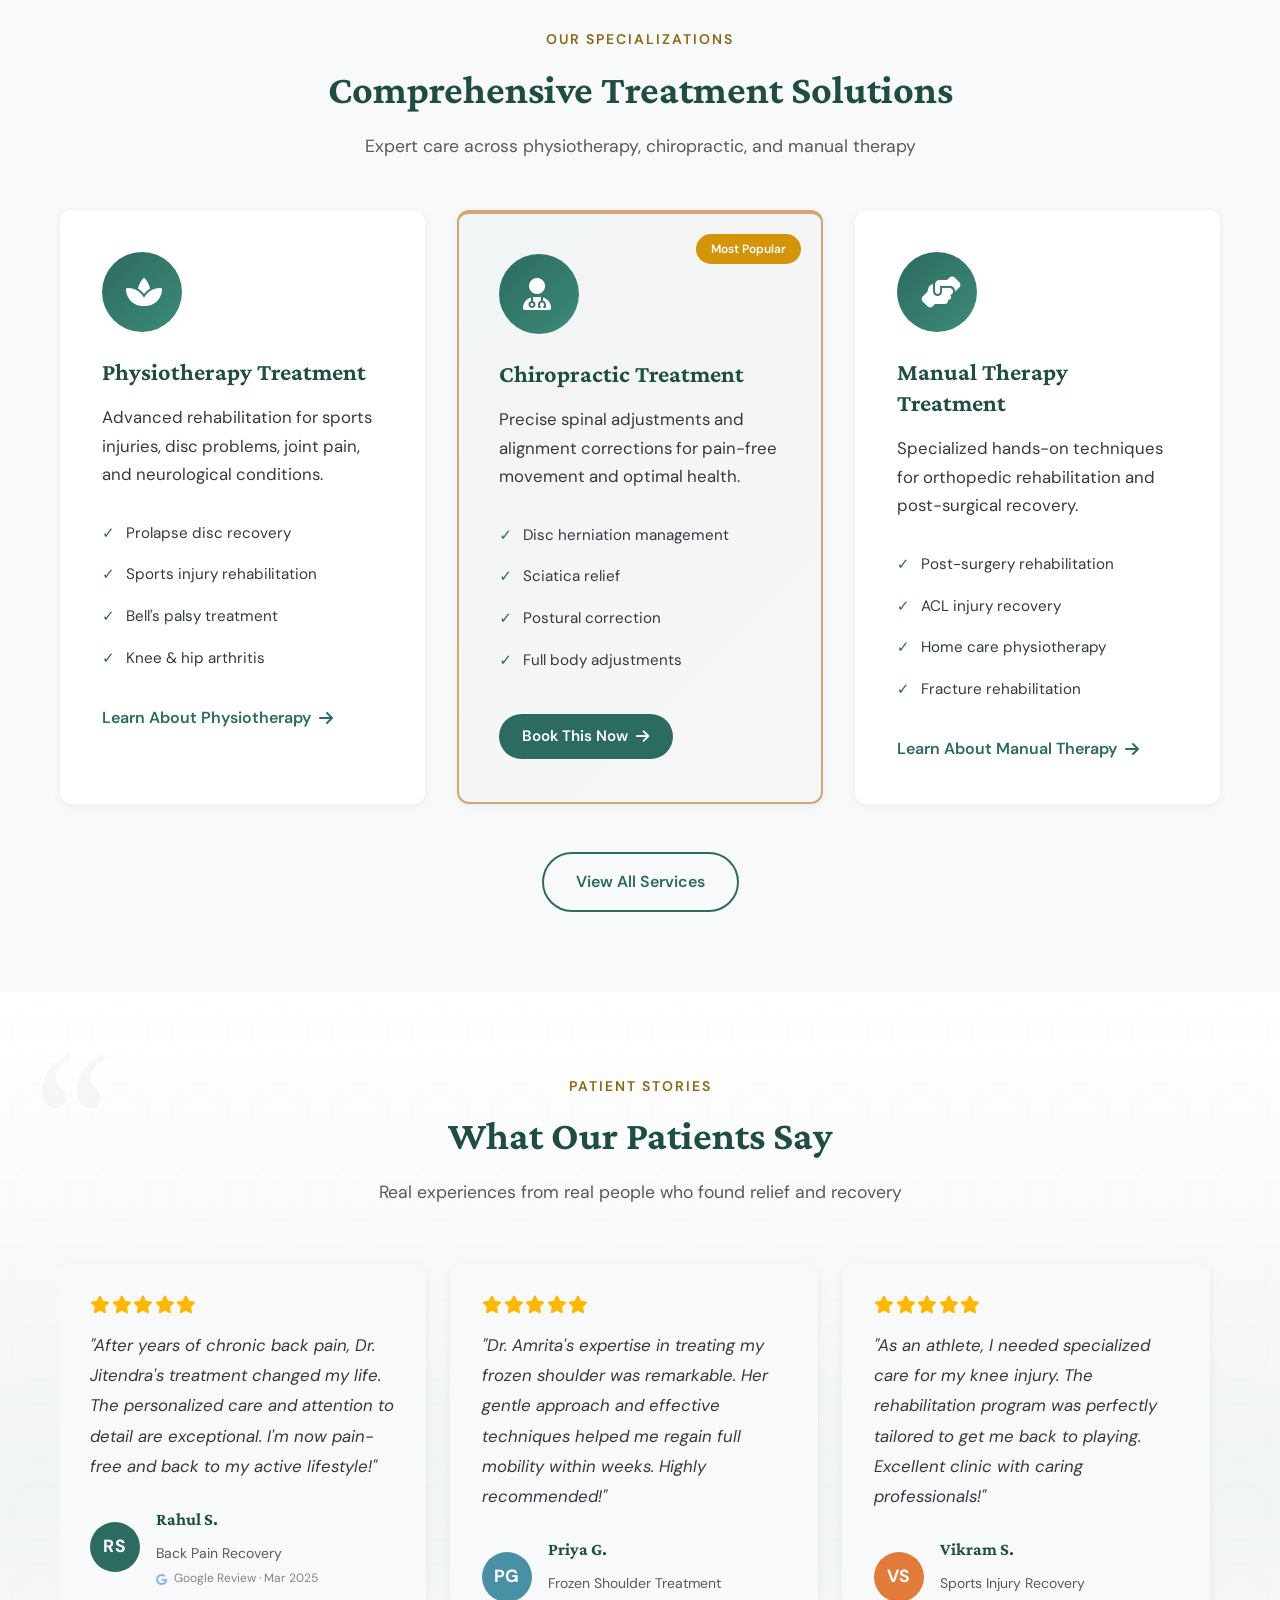
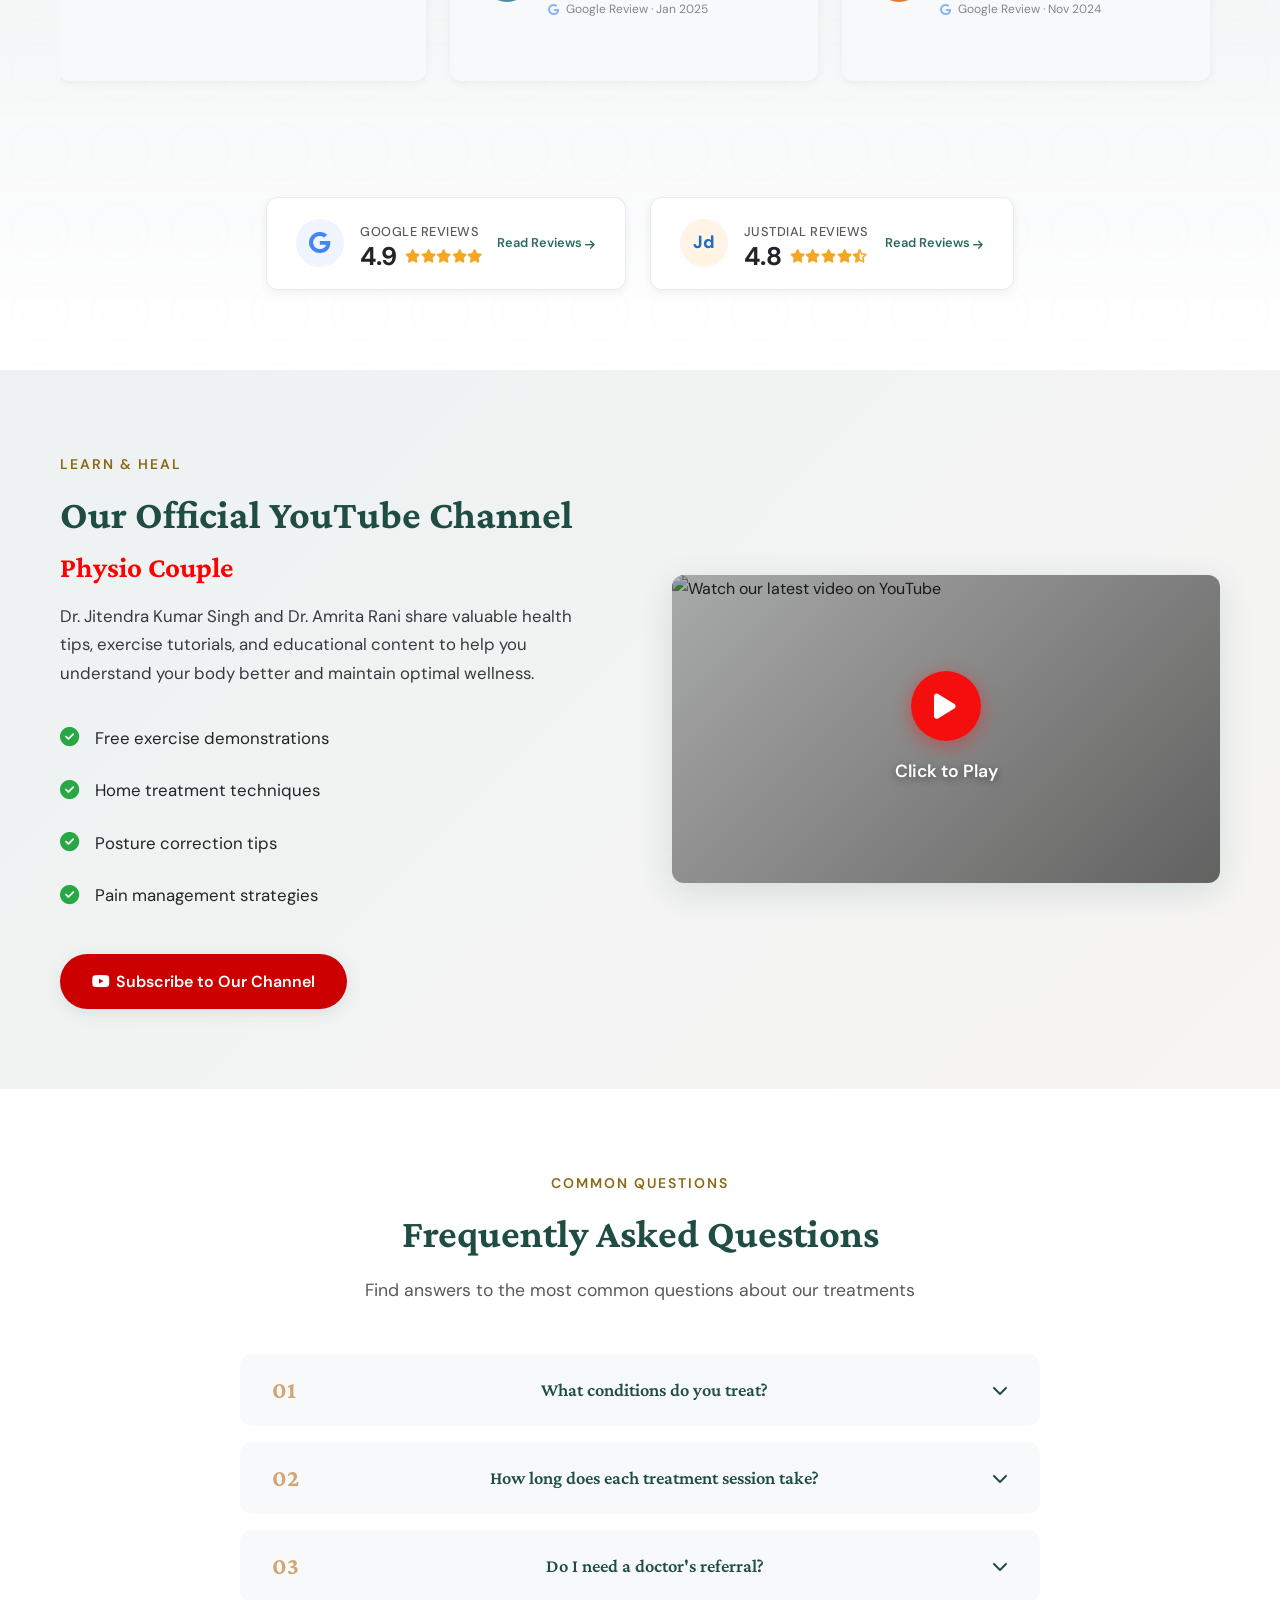
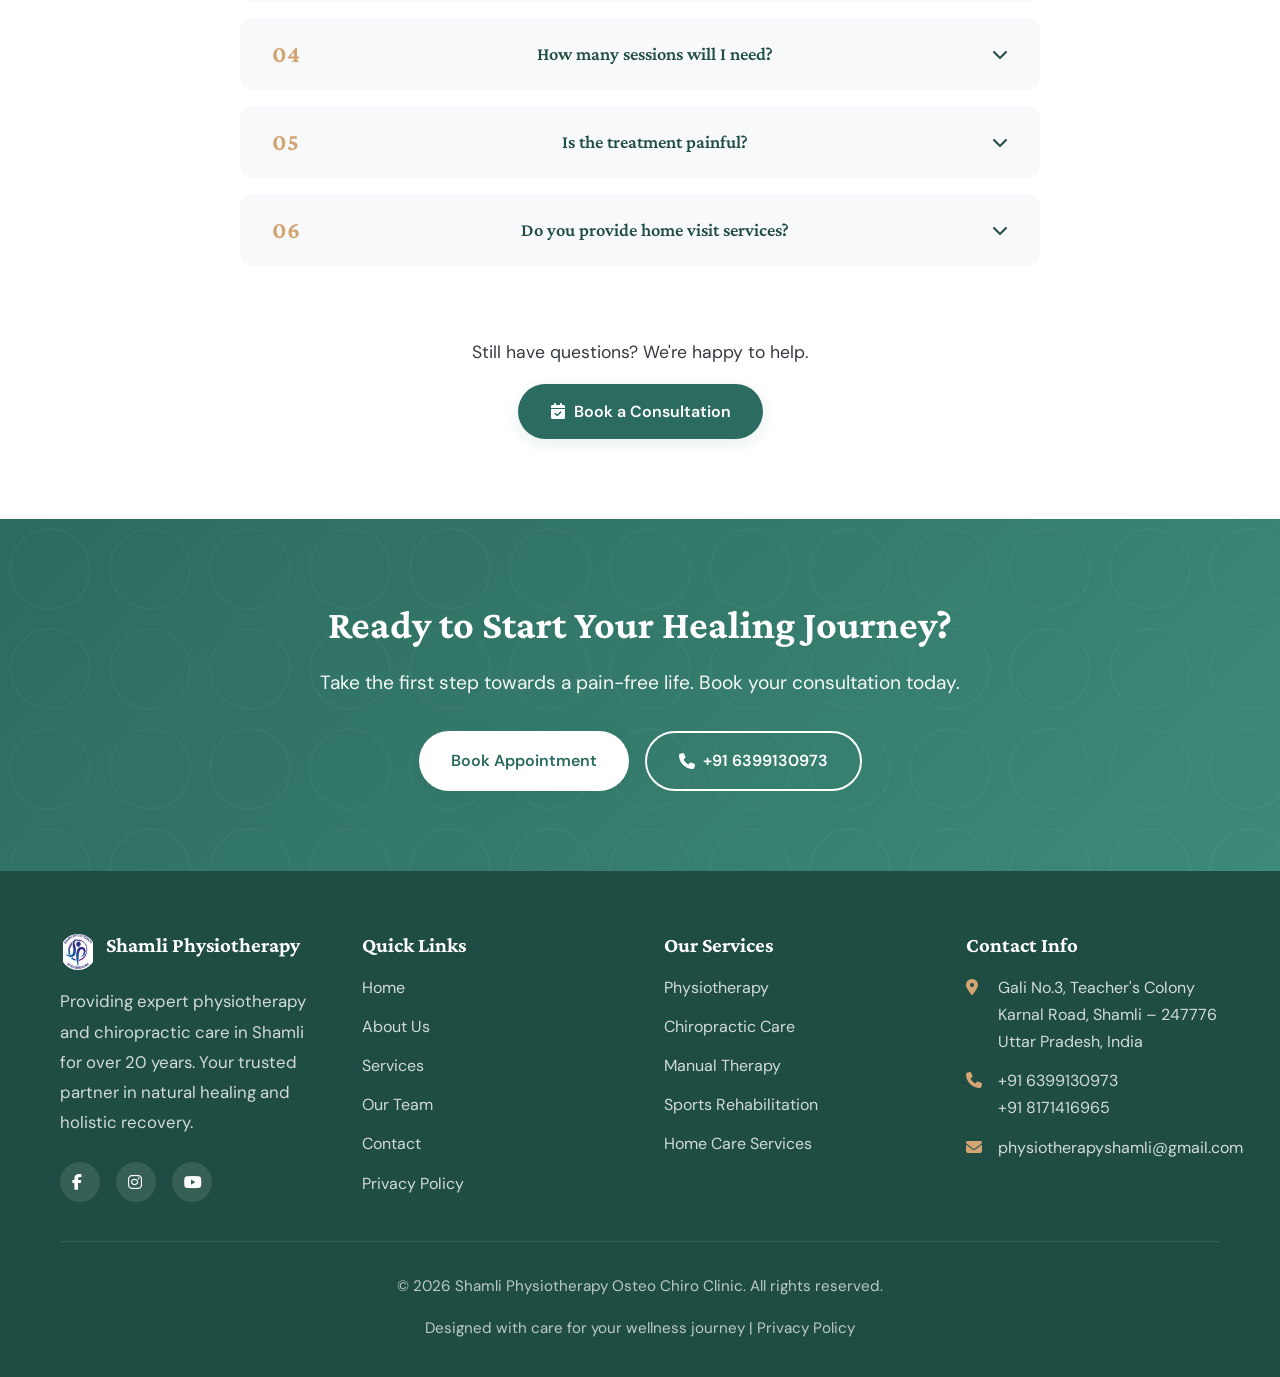
==== commit e2e37b67: "revert: undo dot sizing and CLS changes that degraded mobile score Reverting commits b6f16e2 and a5d" ====
--- a/index.html
+++ b/index.html
@@ -585,12 +585,6 @@
             }
         }
 
-        @media(max-width:1024px) {
-            .hero-content {
-                max-width: 600px
-            }
-        }
-
         @media(max-width:768px) {
             .top-bar-content {
                 flex-direction: column;
@@ -633,8 +627,7 @@
             }
 
             .hero-content {
-                grid-template-columns: 1fr;
-                gap: 2rem
+                grid-template-columns: 1fr
             }
 
             .hero-image { display: none }
--- a/css/style.css
+++ b/css/style.css
@@ -1263,7 +1263,8 @@
 .testimonials {
     padding: var(--section-padding);
     background:
-        url("data:image/svg+xml,%3Csvg xmlns='http://www.w3.org/2000/svg' width='80' height='80'%3E%3Ccircle cx='40' cy='40' r='28' fill='none' stroke='%232C6B5F' stroke-width='.4' opacity='.06'/%3E%3Ccircle cx='40' cy='40' r='18' fill='none' stroke='%232C6B5F' stroke-width='.3' opacity='.04'/%3E%3C/svg%3E") repeat,
+        url("data:image/svg+xml,%3Csvg xmlns='http://www.w3.org/2000/svg' width='80' height='80'%3E%3Ccircle cx='40' cy='40' r='28' fill='none' stroke='%232C6B5F' stroke-width='.4' opacity='.06'/%3E%3Ccircle cx='40' cy='40' r='18' fill='none' stroke='%232C6B5F' stroke-width='.3' opacity='.04'/%3E%3C/svg%3E")
+        repeat,
         linear-gradient(180deg, var(--white) 0%, rgba(44, 107, 95, 0.03) 50%, var(--white) 100%);
     position: relative;
     overflow: hidden;
@@ -1282,7 +1283,7 @@
     z-index: 0;
 }
 
-.testimonials>.container {
+.testimonials > .container {
     position: relative;
     z-index: 1;
 }
@@ -3463,42 +3464,31 @@
     left: 50%;
     transform: translateX(-50%);
     display: flex;
-    gap: 4px;
+    gap: 6px;
     z-index: 2;
-    padding: 6px 10px;
+    padding: 6px 12px;
     background: rgba(0, 0, 0, 0.3);
     backdrop-filter: blur(6px);
     border-radius: 50px;
-    overflow: visible;
 }
 
 .slideshow-dot {
-    width: 10px;
-    height: 10px;
+    width: 12px;
+    height: 12px;
     border-radius: 50%;
     background: rgba(255, 255, 255, 0.5);
     border: none;
     cursor: pointer;
     transition: all 0.3s ease;
-    padding: 0;
-    position: relative;
-}
-
-/* Invisible touch target extends beyond visible dot */
-.slideshow-dot::before {
-    content: '';
-    position: absolute;
-    top: 50%;
-    left: 50%;
-    transform: translate(-50%, -50%);
-    min-width: 48px;
-    min-height: 48px;
+    padding: 6px;
+    box-sizing: content-box;
 }
 
 .slideshow-dot.active {
     background: var(--white);
-    width: 18px;
+    width: 20px;
     border-radius: 4px;
+    padding: 6px 8px;
 }
 
 /* Slideshow prev/next arrows */
@@ -3982,7 +3972,6 @@
             opacity: 0;
             transform: translateY(-8px);
         }
-
         to {
             opacity: 1;
             transform: translateY(0);
@@ -5565,7 +5554,6 @@
         transform: scale(0);
         opacity: 0;
     }
-
     to {
         transform: scale(1);
         opacity: 1;
@@ -5697,7 +5685,6 @@
    Ensures all interactive elements meet minimum size on mobile.
    ============================================================ */
 @media (max-width: 768px) {
-
     .social-links a,
     .footer-social a {
         min-width: 44px;
@@ -5722,9 +5709,7 @@
    CLS Prevention: Font Awesome Icon Space Reservation
    Reserve space for FA icons so text doesn't reflow when FA loads async.
    ============================================================ */
-.fas,
-.fab,
-.far {
+.fas, .fab, .far {
     display: inline-block;
     width: 1em;
     height: 1em;
--- a/css/style.css
+++ b/css/style.css
@@ -1263,7 +1263,8 @@
 .testimonials {
     padding: var(--section-padding);
     background:
-        url("data:image/svg+xml,%3Csvg xmlns='http://www.w3.org/2000/svg' width='80' height='80'%3E%3Ccircle cx='40' cy='40' r='28' fill='none' stroke='%232C6B5F' stroke-width='.4' opacity='.06'/%3E%3Ccircle cx='40' cy='40' r='18' fill='none' stroke='%232C6B5F' stroke-width='.3' opacity='.04'/%3E%3C/svg%3E") repeat,
+        url("data:image/svg+xml,%3Csvg xmlns='http://www.w3.org/2000/svg' width='80' height='80'%3E%3Ccircle cx='40' cy='40' r='28' fill='none' stroke='%232C6B5F' stroke-width='.4' opacity='.06'/%3E%3Ccircle cx='40' cy='40' r='18' fill='none' stroke='%232C6B5F' stroke-width='.3' opacity='.04'/%3E%3C/svg%3E")
+        repeat,
         linear-gradient(180deg, var(--white) 0%, rgba(44, 107, 95, 0.03) 50%, var(--white) 100%);
     position: relative;
     overflow: hidden;
@@ -1282,7 +1283,7 @@
     z-index: 0;
 }
 
-.testimonials>.container {
+.testimonials > .container {
     position: relative;
     z-index: 1;
 }
@@ -3463,42 +3464,31 @@
     left: 50%;
     transform: translateX(-50%);
     display: flex;
-    gap: 4px;
+    gap: 6px;
     z-index: 2;
-    padding: 6px 10px;
+    padding: 6px 12px;
     background: rgba(0, 0, 0, 0.3);
     backdrop-filter: blur(6px);
     border-radius: 50px;
-    overflow: visible;
 }
 
 .slideshow-dot {
-    width: 10px;
-    height: 10px;
+    width: 12px;
+    height: 12px;
     border-radius: 50%;
     background: rgba(255, 255, 255, 0.5);
     border: none;
     cursor: pointer;
     transition: all 0.3s ease;
-    padding: 0;
-    position: relative;
-}
-
-/* Invisible touch target extends beyond visible dot */
-.slideshow-dot::before {
-    content: '';
-    position: absolute;
-    top: 50%;
-    left: 50%;
-    transform: translate(-50%, -50%);
-    min-width: 48px;
-    min-height: 48px;
+    padding: 6px;
+    box-sizing: content-box;
 }
 
 .slideshow-dot.active {
     background: var(--white);
-    width: 18px;
+    width: 20px;
     border-radius: 4px;
+    padding: 6px 8px;
 }
 
 /* Slideshow prev/next arrows */
@@ -3982,7 +3972,6 @@
             opacity: 0;
             transform: translateY(-8px);
         }
-
         to {
             opacity: 1;
             transform: translateY(0);
@@ -5565,7 +5554,6 @@
         transform: scale(0);
         opacity: 0;
     }
-
     to {
         transform: scale(1);
         opacity: 1;
@@ -5697,7 +5685,6 @@
    Ensures all interactive elements meet minimum size on mobile.
    ============================================================ */
 @media (max-width: 768px) {
-
     .social-links a,
     .footer-social a {
         min-width: 44px;
@@ -5722,9 +5709,7 @@
    CLS Prevention: Font Awesome Icon Space Reservation
    Reserve space for FA icons so text doesn't reflow when FA loads async.
    ============================================================ */
-.fas,
-.fab,
-.far {
+.fas, .fab, .far {
     display: inline-block;
     width: 1em;
     height: 1em;
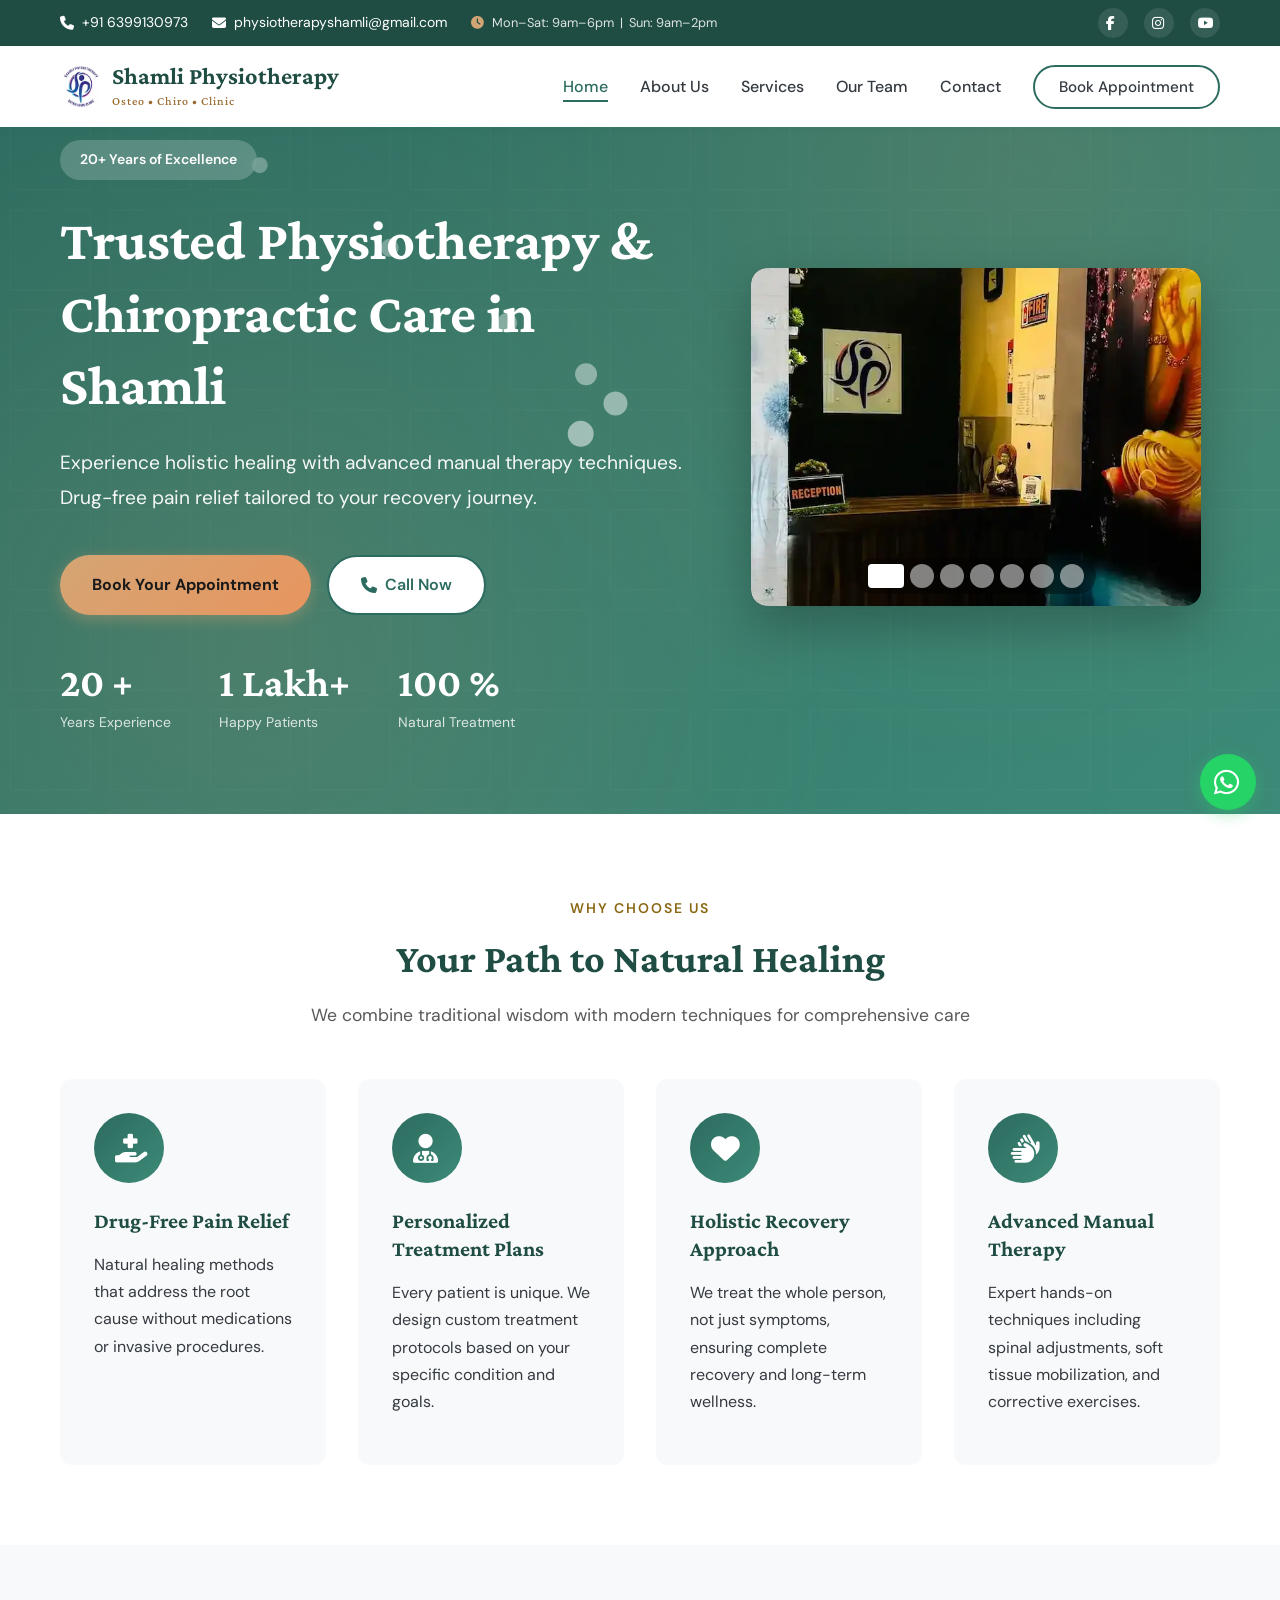
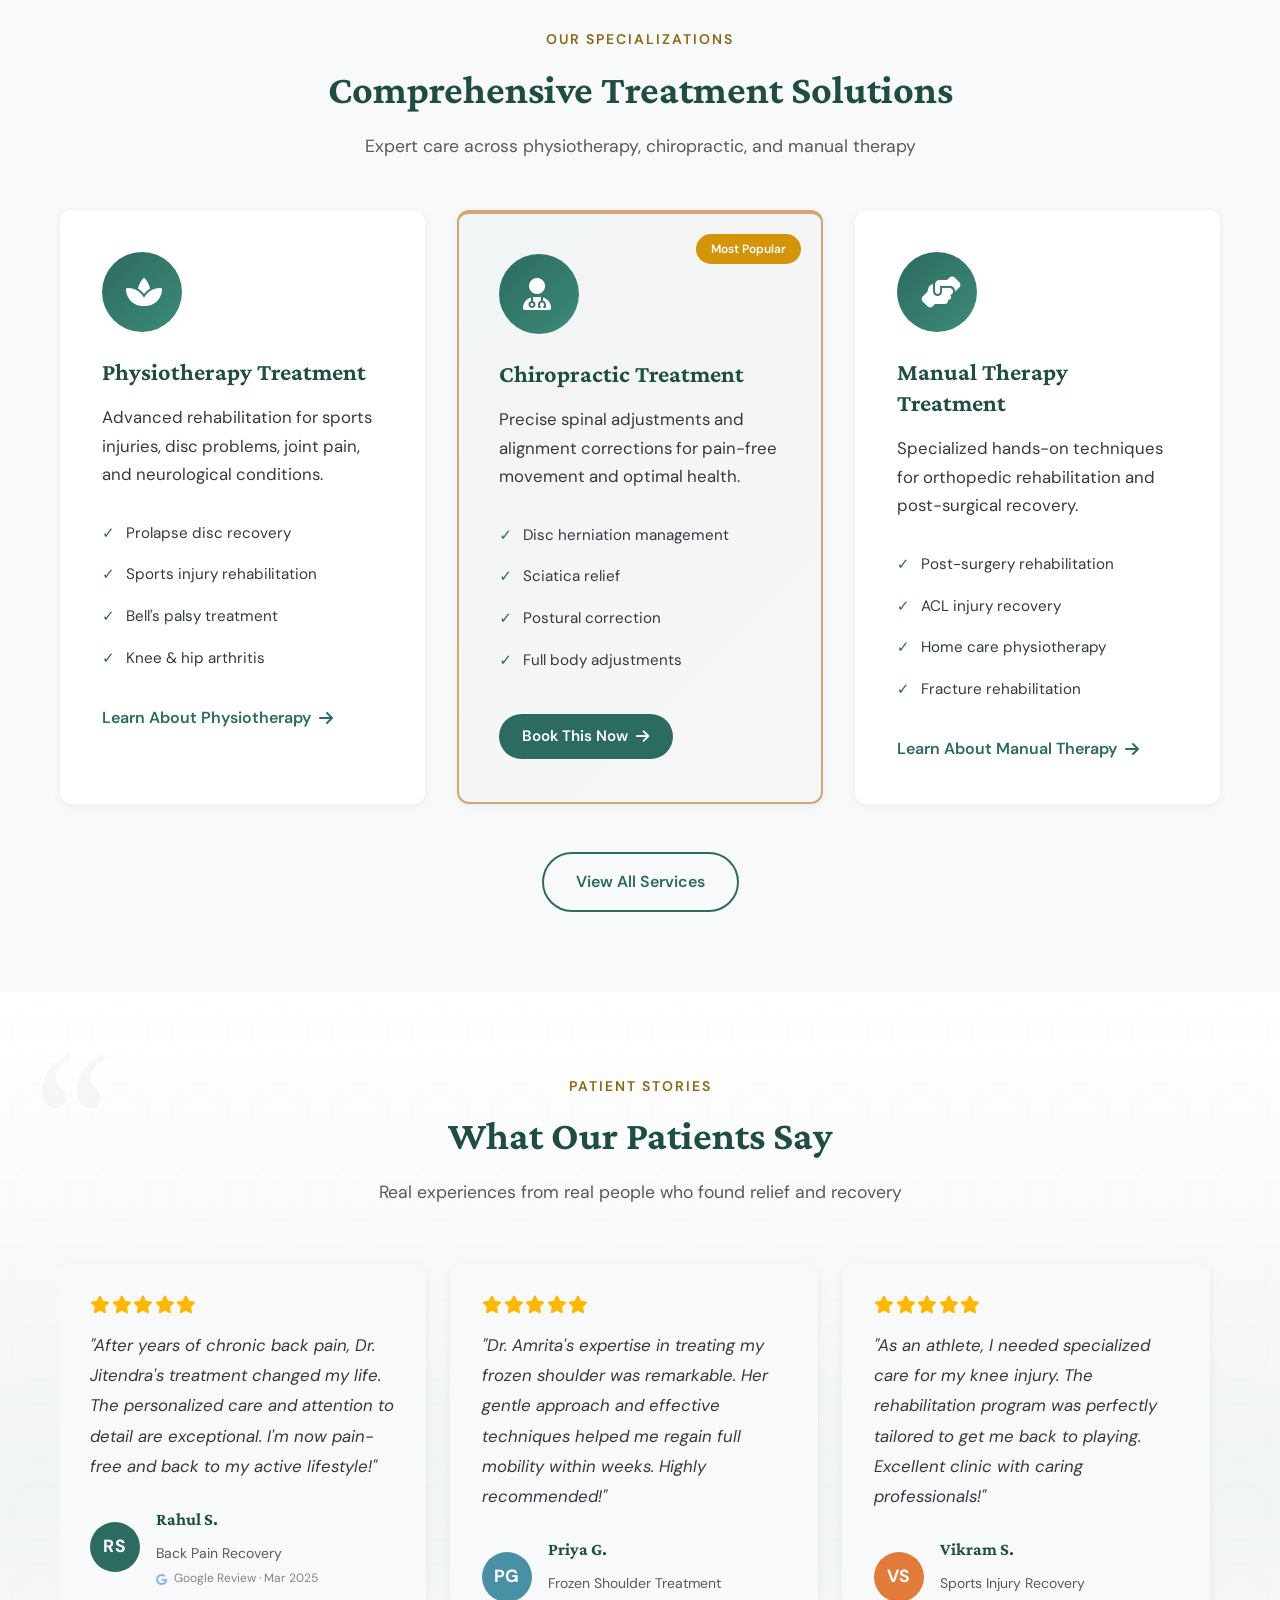
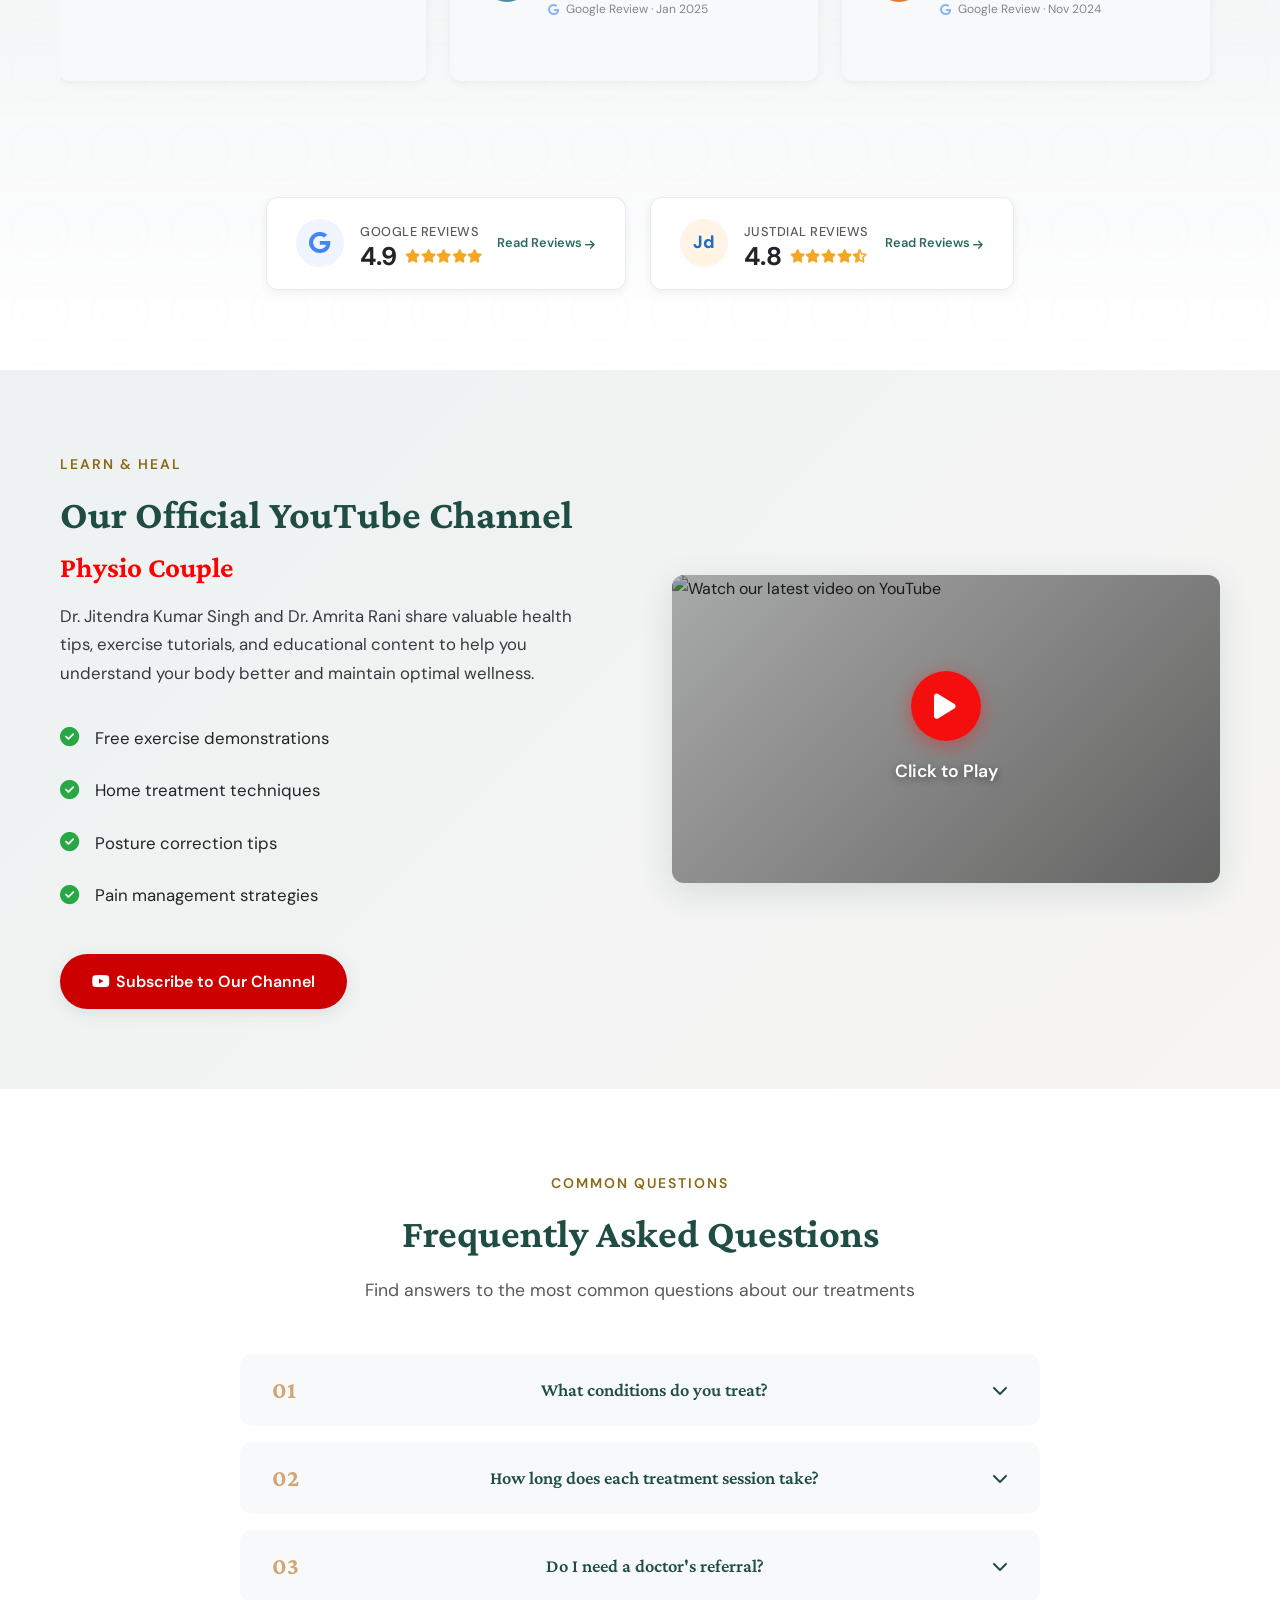
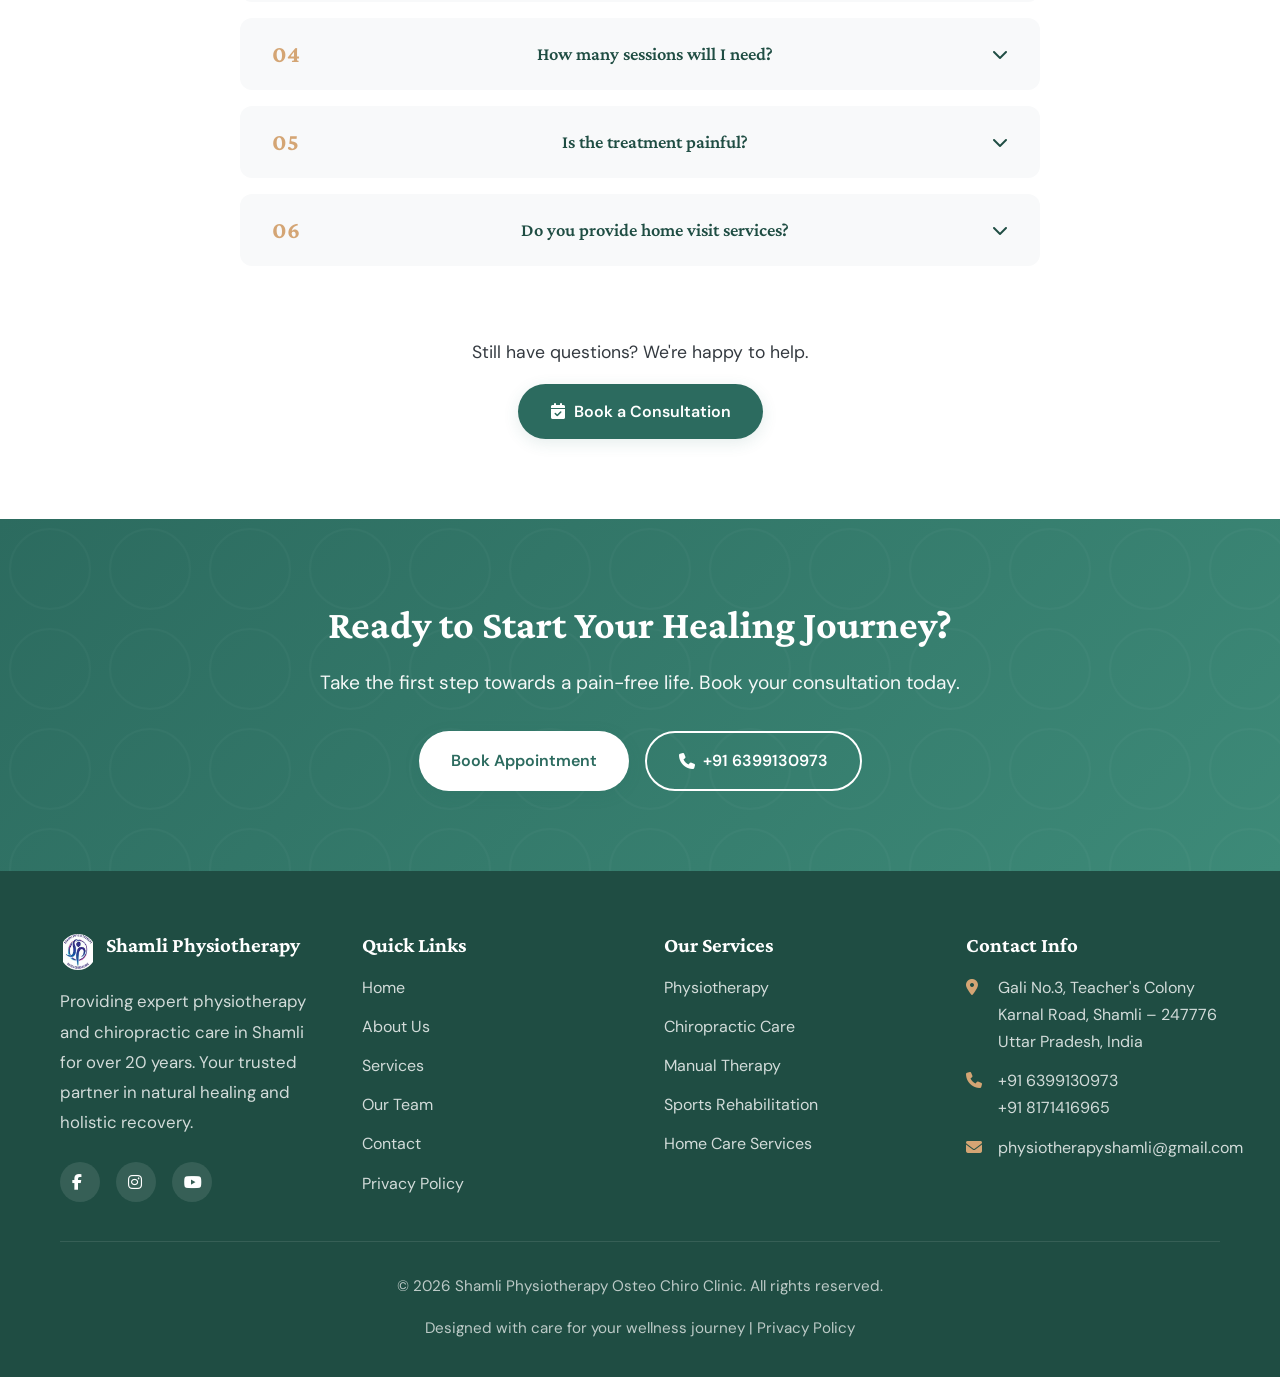
==== commit 1634dcb0: "Optimize: Resize clinic images, downscale logo, fix CLS issues, and override Font Awesome display sw" ====
--- a/index.html
+++ b/index.html
@@ -585,6 +585,12 @@
             }
         }
 
+        @media(max-width:1024px) {
+            .hero-content {
+                max-width: 600px
+            }
+        }
+
         @media(max-width:768px) {
             .top-bar-content {
                 flex-direction: column;
@@ -638,6 +644,9 @@
                 padding: 250px 0 40px
             }
         }
+        /* Override FA font-display to swap (CDN default is block) */
+        @font-face { font-family: 'Font Awesome 6 Free'; font-display: swap; src: local('Font Awesome 6 Free') }
+        @font-face { font-family: 'Font Awesome 6 Brands'; font-display: swap; src: local('Font Awesome 6 Brands') }
         /* CLS: reserve space for FA icons before stylesheet loads */
         .fas, .fab, .far { display: inline-block; width: 1em; height: 1em; vertical-align: -0.125em }
     </style>
@@ -682,7 +691,7 @@
                         <div class="logo">
                             <a href="/">
                                 <img src="images/logo.webp" alt="Shamli Physiotherapy Logo" class="logo-img"
-                                    loading="eager" decoding="async" width="200" height="233">
+                                    loading="eager" decoding="async" width="100" height="117">
                                 <div>
                                     <span class="logo-text">Shamli Physiotherapy</span>
                                     <span class="logo-subtitle">Osteo &bull; Chiro &bull; Clinic</span>
@@ -750,25 +759,25 @@
                                 <div class="slideshow-track">
                                     <div class="slideshow-slide"><img src="images/clinic7.webp"
                                             alt="Reception area at Shamli Physiotherapy Clinic" loading="eager"
-                                            fetchpriority="high" decoding="async" width="800" height="1422"></div>
+                                            fetchpriority="high" decoding="async" width="700" height="1244"></div>
                                     <div class="slideshow-slide"><img src="images/clinic2.webp"
                                             alt="Consultation room at Shamli Physiotherapy Osteo Chiro Clinic"
-                                            loading="lazy" width="1200" height="675"></div>
+                                            loading="lazy" width="750" height="422"></div>
                                     <div class="slideshow-slide"><img src="images/clinic8.webp"
                                             alt="Modern clinic interior at Shamli Physiotherapy Osteo Chiro Clinic"
-                                            loading="lazy" width="1200" height="675"></div>
+                                            loading="lazy" width="750" height="422"></div>
                                     <div class="slideshow-slide"><img src="images/clinic9.webp"
                                             alt="Therapy room at Shamli Physiotherapy Osteo Chiro Clinic" loading="lazy"
-                                            width="1200" height="675"></div>
+                                            width="750" height="422"></div>
                                     <div class="slideshow-slide"><img src="images/clinic10.webp"
                                             alt="Exercise and rehabilitation area at Shamli Physiotherapy Osteo Chiro Clinic"
-                                            loading="lazy" width="1200" height="675"></div>
+                                            loading="lazy" width="750" height="422"></div>
                                     <div class="slideshow-slide"><img src="images/clinic11.webp"
                                             alt="Patient undergoing treatment at Shamli Physiotherapy Osteo Chiro Clinic"
-                                            loading="lazy" width="1200" height="675"></div>
+                                            loading="lazy" width="750" height="422"></div>
                                     <div class="slideshow-slide"><img src="images/clinic12.webp"
                                             alt="Patient recovering at Shamli Physiotherapy Osteo Chiro Clinic"
-                                            loading="lazy" width="1200" height="675"></div>
+                                            loading="lazy" width="750" height="422"></div>
                                 </div>
                                 <button class="slideshow-arrow prev" aria-label="Previous image"><i
                                         class="fas fa-chevron-left"></i></button>
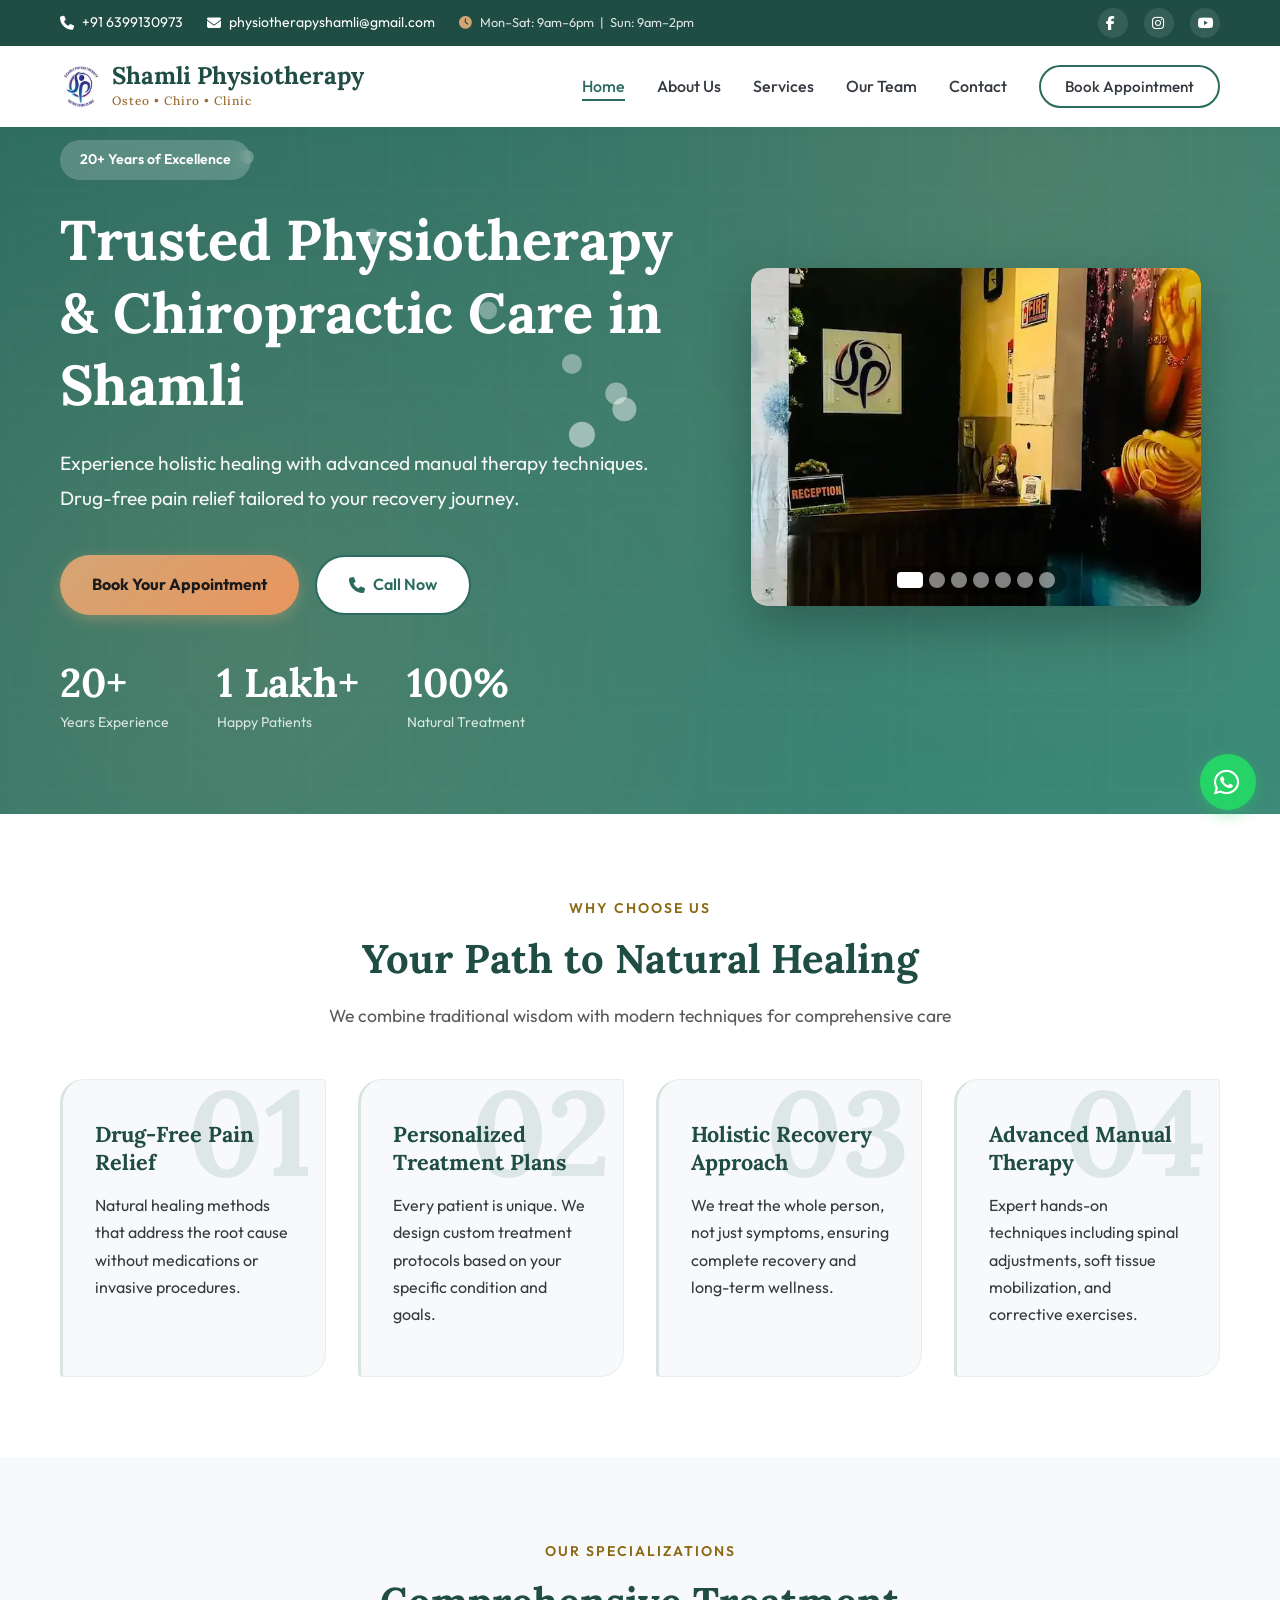
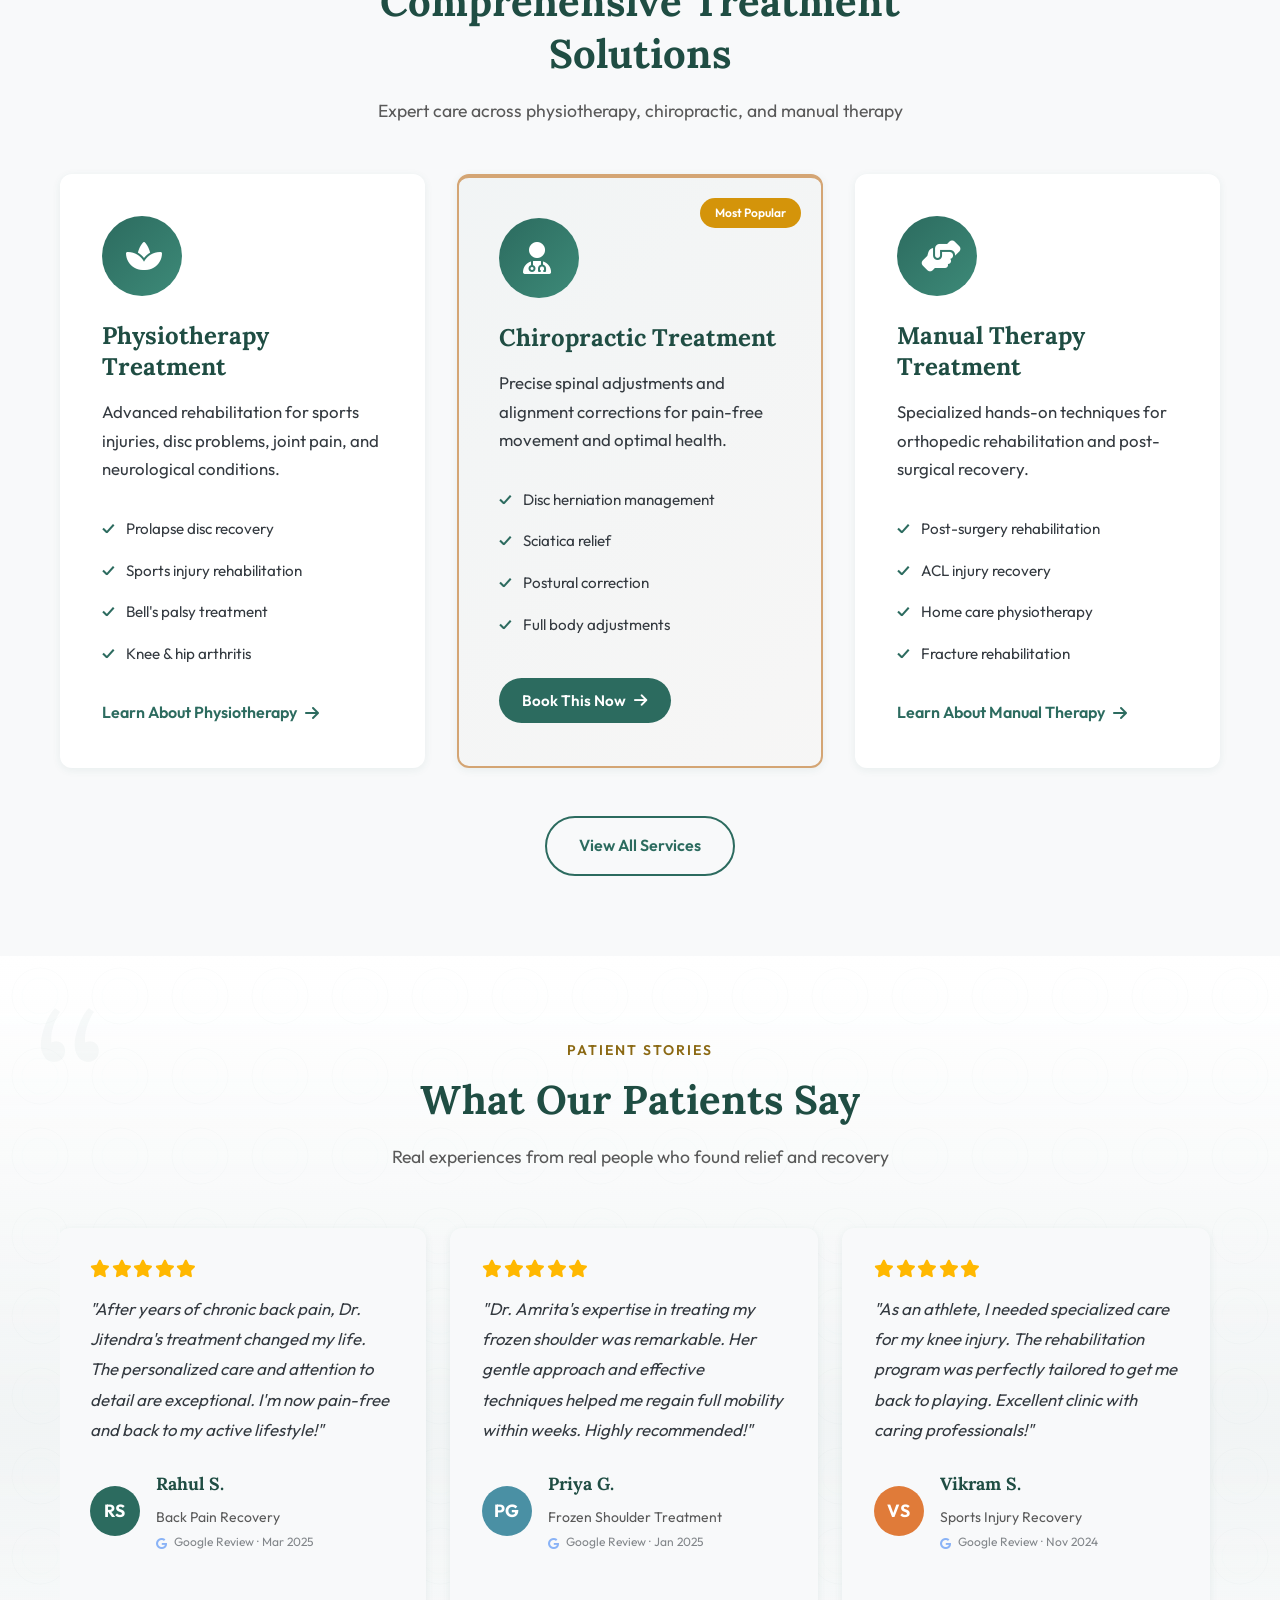
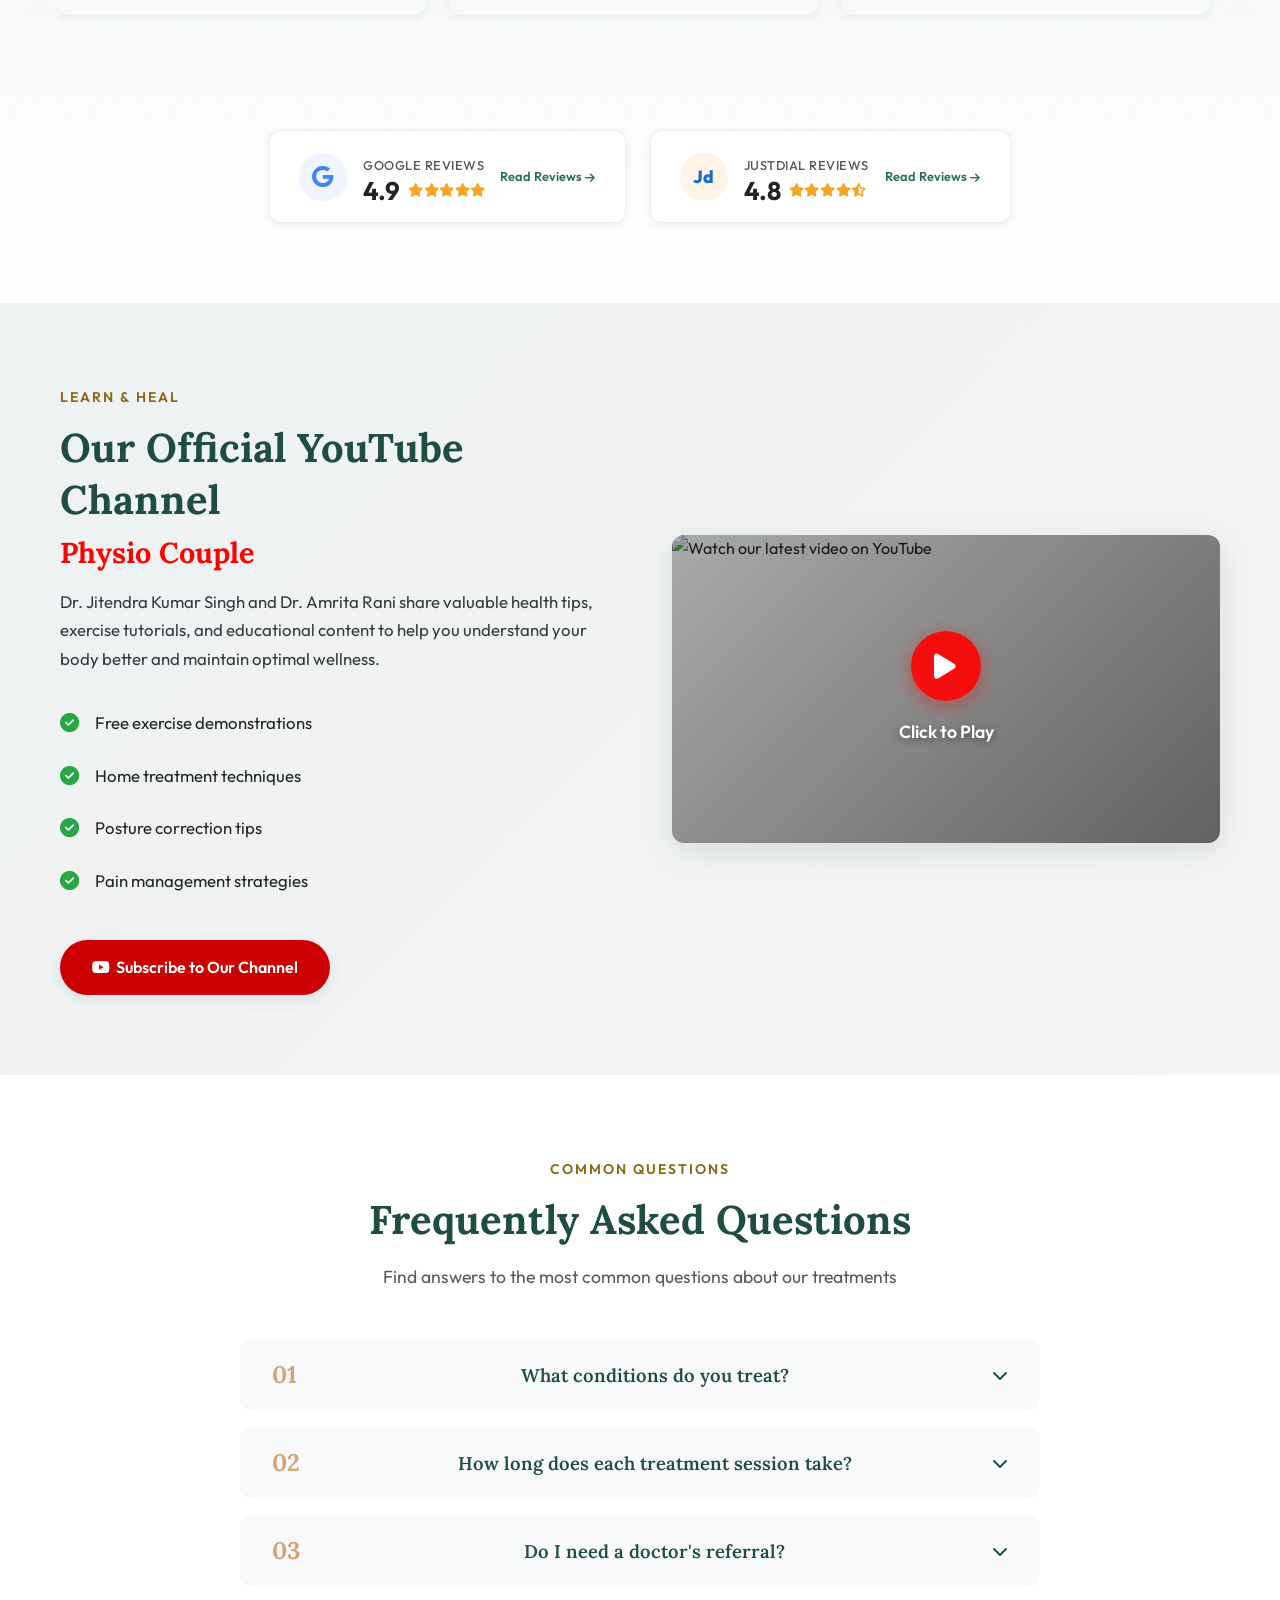
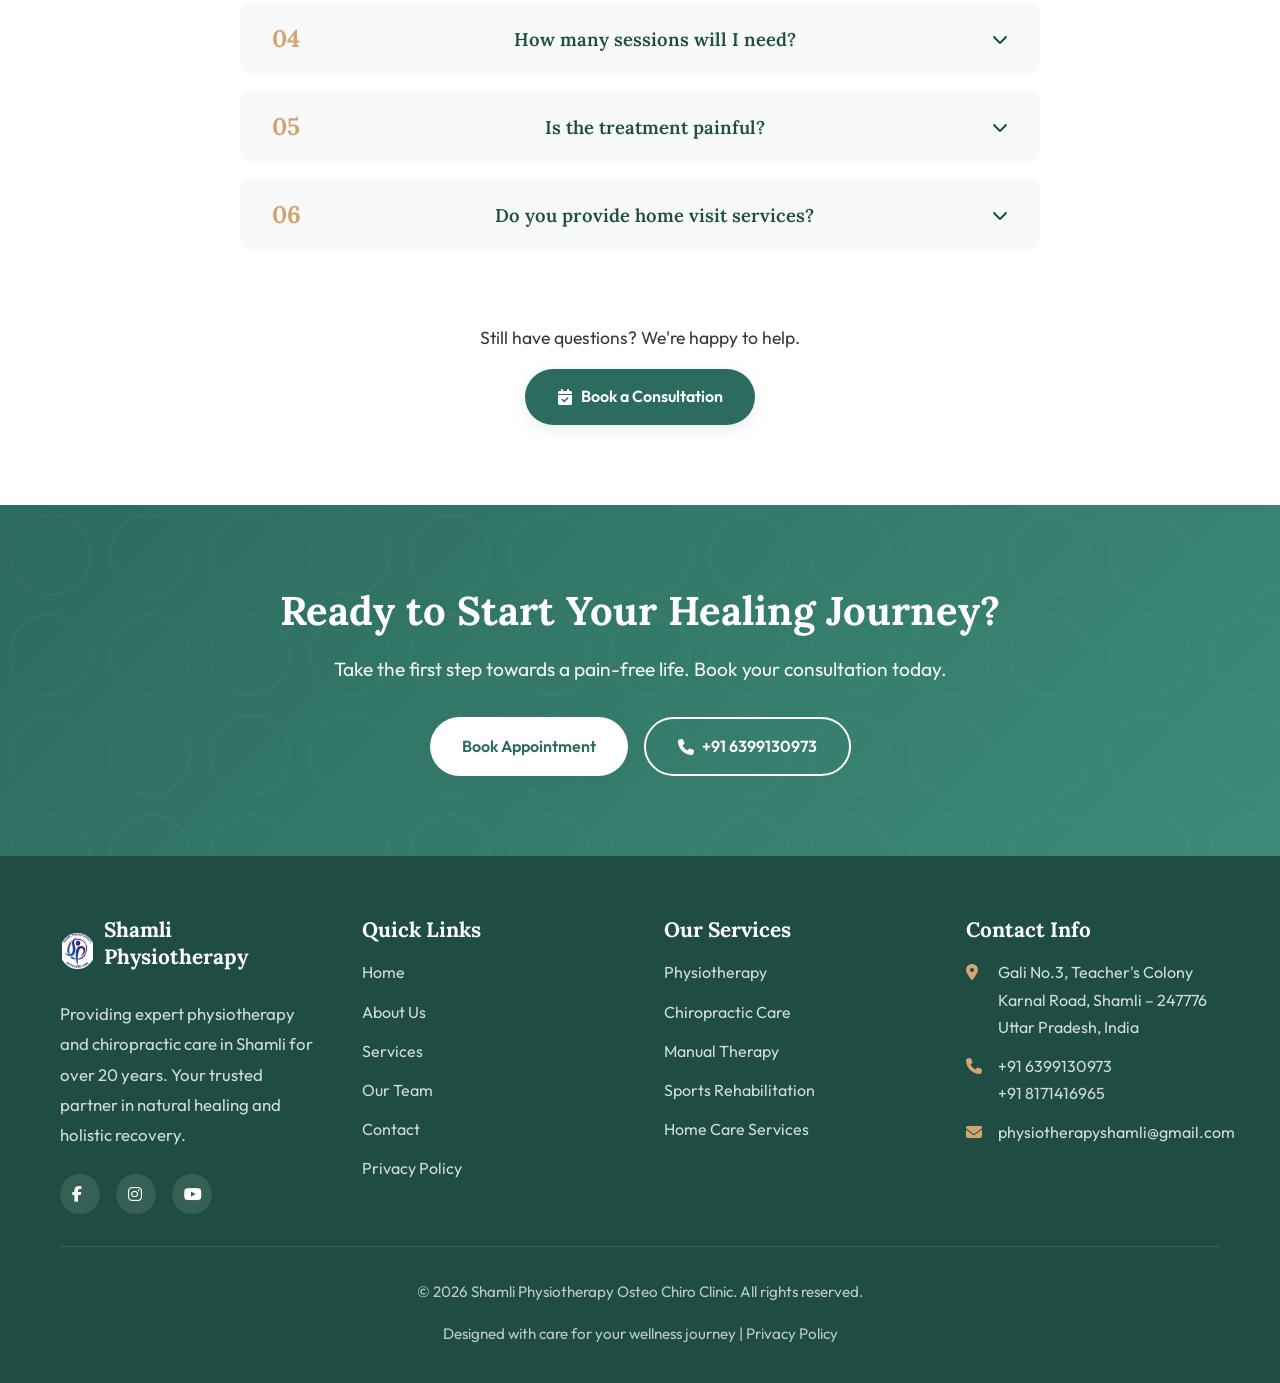
==== commit 93b93a6d: "Design elevation: Lora+Outfit fonts, redesigned benefit cards, mobile fixes, smaller gallery dots" ====
--- a/index.html
+++ b/index.html
@@ -145,11 +145,11 @@
     <link rel="preconnect" href="https://fonts.googleapis.com">
     <link rel="preconnect" href="https://fonts.gstatic.com" crossorigin>
     <link rel="preload" as="style"
-        href="https://fonts.googleapis.com/css2?family=Crimson+Pro:wght@400;600;700&family=DM+Sans:wght@400;500;600;700&display=optional">
+        href="https://fonts.googleapis.com/css2?family=Lora:ital,wght@0,400..700;1,400..700&family=Outfit:wght@100..900&display=optional">
     <link
-        href="https://fonts.googleapis.com/css2?family=Crimson+Pro:wght@400;600;700&family=DM+Sans:wght@400;500;600;700&display=optional"
+        href="https://fonts.googleapis.com/css2?family=Lora:ital,wght@0,400..700;1,400..700&family=Outfit:wght@100..900&display=optional"
         rel="stylesheet" media="print" onload="this.media='all'">
-    <noscript><link href="https://fonts.googleapis.com/css2?family=Crimson+Pro:wght@400;600;700&family=DM+Sans:wght@400;500;600;700&display=optional" rel="stylesheet"></noscript>
+    <noscript><link href="https://fonts.googleapis.com/css2?family=Lora:ital,wght@0,400..700;1,400..700&family=Outfit:wght@100..900&display=optional" rel="stylesheet"></noscript>
 
     <!-- Font Awesome (async - non-render-blocking for performance) -->
     <link rel="preconnect" href="https://cdnjs.cloudflare.com">
@@ -175,8 +175,8 @@
             --medium-gray: #595959;
             --dark-gray: #343A40;
             --text-dark: #212529;
-            --font-primary: 'DM Sans', system-ui, sans-serif;
-            --font-display: 'Crimson Pro', Georgia, serif;
+            --font-primary: 'Outfit', system-ui, sans-serif;
+            --font-display: 'Lora', Georgia, serif;
             --container-width: 1200px;
             --transition: all 0.3s ease;
             --shadow-sm: 0 2px 8px rgba(44, 107, 95, 0.08);
@@ -800,40 +800,28 @@
                     </div>
 
                     <div class="benefits-grid">
-                        <div class="benefit-card">
-                            <div class="benefit-icon">
-                                <i class="fas fa-hand-holding-medical"></i>
-                            </div>
+                        <div class="benefit-card" data-number="01">
                             <h3>Drug-Free Pain Relief</h3>
                             <p>Natural healing methods that address the root cause without medications or invasive
                                 procedures.
                             </p>
                         </div>
 
-                        <div class="benefit-card">
-                            <div class="benefit-icon">
-                                <i class="fas fa-user-md"></i>
-                            </div>
+                        <div class="benefit-card" data-number="02">
                             <h3>Personalized Treatment Plans</h3>
                             <p>Every patient is unique. We design custom treatment protocols based on your specific
                                 condition
                                 and goals.</p>
                         </div>
 
-                        <div class="benefit-card">
-                            <div class="benefit-icon">
-                                <i class="fas fa-heart"></i>
-                            </div>
+                        <div class="benefit-card" data-number="03">
                             <h3>Holistic Recovery Approach</h3>
                             <p>We treat the whole person, not just symptoms, ensuring complete recovery and long-term
                                 wellness.
                             </p>
                         </div>
 
-                        <div class="benefit-card">
-                            <div class="benefit-icon">
-                                <i class="fas fa-hands"></i>
-                            </div>
+                        <div class="benefit-card" data-number="04">
                             <h3>Advanced Manual Therapy</h3>
                             <p>Expert hands-on techniques including spinal adjustments, soft tissue mobilization, and
                                 corrective
--- a/css/style.css
+++ b/css/style.css
@@ -31,8 +31,8 @@
     --danger: #DC3545;
 
     /* Typography */
-    --font-primary: 'DM Sans', system-ui, sans-serif;
-    --font-display: 'Crimson Pro', Georgia, serif;
+    --font-primary: 'Outfit', system-ui, sans-serif;
+    --font-display: 'Lora', Georgia, serif;
 
     /* Spacing */
     --section-padding: 80px 0;
@@ -752,6 +752,7 @@
 
 .breadcrumb {
     display: inline-flex;
+    align-items: center;
     gap: 0.5rem;
     color: rgba(255, 255, 255, 0.8);
     font-size: 0.95rem;
@@ -1090,40 +1091,72 @@
 }
 
 .benefit-card {
-    padding: 2rem;
+    padding: 2.5rem 2rem 2rem;
     background: var(--off-white);
-    border-radius: var(--border-radius);
-    transition: var(--transition);
-    border: 2px solid transparent;
+    border-radius: 24px 4px 24px 4px;
+    transition: transform 0.35s var(--ease-spring), box-shadow 0.35s var(--ease-spring), border-color 0.35s ease;
+    border: 1px solid rgba(44, 107, 95, 0.08);
+    border-left: 3px solid rgba(44, 107, 95, 0.15);
+    position: relative;
+    overflow: hidden;
+}
+
+/* Background number watermark */
+.benefit-card::after {
+    content: attr(data-number);
+    position: absolute;
+    top: -8px;
+    right: 12px;
+    font-family: var(--font-display);
+    font-size: 7.5rem;
+    font-weight: 700;
+    color: rgba(44, 107, 95, 0.12);
+    line-height: 1;
+    pointer-events: none;
+    z-index: 0;
+    transition: color 0.35s ease;
+}
+
+/* Bottom accent line */
+.benefit-card::before {
+    content: '';
+    position: absolute;
+    bottom: 0;
+    left: 0;
+    width: 0;
+    height: 3px;
+    background: linear-gradient(90deg, var(--primary-color), var(--primary-light));
+    transition: width 0.4s var(--ease-spring);
+    z-index: 2;
 }
 
 .benefit-card:hover {
-    border-color: var(--primary-light);
-    box-shadow: var(--shadow-md);
     transform: translateY(-5px);
-}
-
-.benefit-icon {
-    width: 70px;
-    height: 70px;
-    display: flex;
-    align-items: center;
-    justify-content: center;
-    background: linear-gradient(135deg, var(--primary-color), var(--primary-light));
-    border-radius: 50%;
-    color: var(--white);
-    font-size: 1.8rem;
-    margin-bottom: 1.5rem;
+    box-shadow: 0 12px 32px rgba(44, 107, 95, 0.12);
+    border-color: rgba(44, 107, 95, 0.15);
+    border-left-color: var(--primary-color);
+}
+
+.benefit-card:hover::before {
+    width: 100%;
+}
+
+.benefit-card:hover::after {
+    color: rgba(44, 107, 95, 0.25);
 }
 
 .benefit-card h3 {
     font-size: 1.35rem;
     margin-bottom: 1rem;
+    position: relative;
+    z-index: 1;
 }
 
 .benefit-card p {
     font-size: 1rem;
     line-height: 1.7;
+    position: relative;
+    z-index: 1;
 }
 
 /* ===================
@@ -3473,22 +3506,22 @@
 }
 
 .slideshow-dot {
-    width: 12px;
-    height: 12px;
+    width: 8px;
+    height: 8px;
     border-radius: 50%;
     background: rgba(255, 255, 255, 0.5);
     border: none;
     cursor: pointer;
     transition: all 0.3s ease;
-    padding: 6px;
+    padding: 4px;
     box-sizing: content-box;
 }
 
 .slideshow-dot.active {
     background: var(--white);
-    width: 20px;
+    width: 14px;
     border-radius: 4px;
-    padding: 6px 8px;
+    padding: 4px 6px;
 }
 
 /* Slideshow prev/next arrows */
@@ -4193,14 +4226,14 @@
         min-width: 100%;
     }
 
-    /* === Floating Buttons: Smaller on mobile, prevent overlap === */
+    /* === Floating Buttons: Resized & shifted up on mobile === */
     .whatsapp-float {
-        width: 48px;
-        height: 48px;
-        right: 15px;
-        bottom: 15px;
-        font-size: 1.4rem;
-        z-index: 1000;
+        width: 54px;
+        height: 54px;
+        right: 20px;
+        bottom: 30px;
+        font-size: 1.7rem;
+        z-index: 1100;
     }
 
     /* Hide the tooltip on mobile — prevents horizontal overflow */
@@ -4209,12 +4242,12 @@
     }
 
     .back-to-top {
-        width: 42px;
-        height: 42px;
-        right: 15px;
-        bottom: 72px;
-        font-size: 0.95rem;
-        z-index: 1000;
+        width: 44px;
+        height: 44px;
+        right: 20px;
+        bottom: 96px;
+        font-size: 1rem;
+        z-index: 1100;
     }
 
     /* Extra bottom breathing room on form submit area */
@@ -4607,7 +4640,6 @@
 }
 
 /* Subtle shine on hover for all interactive cards */
-.benefit-card::before,
 .service-card::before,
 .condition-card::before,
 .value-card::before,
@@ -4627,7 +4659,6 @@
     z-index: 1;
 }
 
-.benefit-card:hover::before,
 .service-card:hover::before,
 .condition-card:hover::before,
 .value-card:hover::before,
@@ -4636,7 +4667,6 @@
 }
 
 /* --- Icon Hover Effects --- */
-.benefit-icon,
 .condition-icon,
 .mv-icon,
 .value-icon,
@@ -4645,7 +4675,6 @@
         box-shadow var(--anim-duration) var(--ease-spring);
 }
 
-.benefit-card:hover .benefit-icon,
 .condition-card:hover .condition-icon,
 .value-card:hover .value-icon {
     transform: translateY(-4px);
@@ -4858,7 +4887,6 @@
     }
 
     /* Disable shine sweep (performance) */
-    .benefit-card::before,
     .service-card::before,
     .condition-card::before,
     .value-card::before,
@@ -5662,20 +5690,20 @@
    ============================================================ */
 @media (max-width: 768px) {
     .whatsapp-float {
-        bottom: 15px;
-        right: 15px;
-        width: 48px;
-        height: 48px;
-        font-size: 1.4rem;
+        bottom: 30px;
+        right: 20px;
+        width: 54px;
+        height: 54px;
+        font-size: 1.7rem;
         z-index: 1100;
     }
 
     .back-to-top {
-        bottom: 72px;
-        right: 15px;
-        width: 42px;
-        height: 42px;
-        font-size: 0.95rem;
+        bottom: 96px;
+        right: 20px;
+        width: 44px;
+        height: 44px;
+        font-size: 1rem;
         z-index: 1100;
     }
 }
--- a/css/style.css
+++ b/css/style.css
@@ -31,8 +31,8 @@
     --danger: #DC3545;
 
     /* Typography */
-    --font-primary: 'DM Sans', system-ui, sans-serif;
-    --font-display: 'Crimson Pro', Georgia, serif;
+    --font-primary: 'Outfit', system-ui, sans-serif;
+    --font-display: 'Lora', Georgia, serif;
 
     /* Spacing */
     --section-padding: 80px 0;
@@ -752,6 +752,7 @@
 
 .breadcrumb {
     display: inline-flex;
+    align-items: center;
     gap: 0.5rem;
     color: rgba(255, 255, 255, 0.8);
     font-size: 0.95rem;
@@ -1090,40 +1091,72 @@
 }
 
 .benefit-card {
-    padding: 2rem;
+    padding: 2.5rem 2rem 2rem;
     background: var(--off-white);
-    border-radius: var(--border-radius);
-    transition: var(--transition);
-    border: 2px solid transparent;
+    border-radius: 24px 4px 24px 4px;
+    transition: transform 0.35s var(--ease-spring), box-shadow 0.35s var(--ease-spring), border-color 0.35s ease;
+    border: 1px solid rgba(44, 107, 95, 0.08);
+    border-left: 3px solid rgba(44, 107, 95, 0.15);
+    position: relative;
+    overflow: hidden;
+}
+
+/* Background number watermark */
+.benefit-card::after {
+    content: attr(data-number);
+    position: absolute;
+    top: -8px;
+    right: 12px;
+    font-family: var(--font-display);
+    font-size: 7.5rem;
+    font-weight: 700;
+    color: rgba(44, 107, 95, 0.12);
+    line-height: 1;
+    pointer-events: none;
+    z-index: 0;
+    transition: color 0.35s ease;
+}
+
+/* Bottom accent line */
+.benefit-card::before {
+    content: '';
+    position: absolute;
+    bottom: 0;
+    left: 0;
+    width: 0;
+    height: 3px;
+    background: linear-gradient(90deg, var(--primary-color), var(--primary-light));
+    transition: width 0.4s var(--ease-spring);
+    z-index: 2;
 }
 
 .benefit-card:hover {
-    border-color: var(--primary-light);
-    box-shadow: var(--shadow-md);
     transform: translateY(-5px);
-}
-
-.benefit-icon {
-    width: 70px;
-    height: 70px;
-    display: flex;
-    align-items: center;
-    justify-content: center;
-    background: linear-gradient(135deg, var(--primary-color), var(--primary-light));
-    border-radius: 50%;
-    color: var(--white);
-    font-size: 1.8rem;
-    margin-bottom: 1.5rem;
+    box-shadow: 0 12px 32px rgba(44, 107, 95, 0.12);
+    border-color: rgba(44, 107, 95, 0.15);
+    border-left-color: var(--primary-color);
+}
+
+.benefit-card:hover::before {
+    width: 100%;
+}
+
+.benefit-card:hover::after {
+    color: rgba(44, 107, 95, 0.25);
 }
 
 .benefit-card h3 {
     font-size: 1.35rem;
     margin-bottom: 1rem;
+    position: relative;
+    z-index: 1;
 }
 
 .benefit-card p {
     font-size: 1rem;
     line-height: 1.7;
+    position: relative;
+    z-index: 1;
 }
 
 /* ===================
@@ -3473,22 +3506,22 @@
 }
 
 .slideshow-dot {
-    width: 12px;
-    height: 12px;
+    width: 8px;
+    height: 8px;
     border-radius: 50%;
     background: rgba(255, 255, 255, 0.5);
     border: none;
     cursor: pointer;
     transition: all 0.3s ease;
-    padding: 6px;
+    padding: 4px;
     box-sizing: content-box;
 }
 
 .slideshow-dot.active {
     background: var(--white);
-    width: 20px;
+    width: 14px;
     border-radius: 4px;
-    padding: 6px 8px;
+    padding: 4px 6px;
 }
 
 /* Slideshow prev/next arrows */
@@ -4193,14 +4226,14 @@
         min-width: 100%;
     }
 
-    /* === Floating Buttons: Smaller on mobile, prevent overlap === */
+    /* === Floating Buttons: Resized & shifted up on mobile === */
     .whatsapp-float {
-        width: 48px;
-        height: 48px;
-        right: 15px;
-        bottom: 15px;
-        font-size: 1.4rem;
-        z-index: 1000;
+        width: 54px;
+        height: 54px;
+        right: 20px;
+        bottom: 30px;
+        font-size: 1.7rem;
+        z-index: 1100;
     }
 
     /* Hide the tooltip on mobile — prevents horizontal overflow */
@@ -4209,12 +4242,12 @@
     }
 
     .back-to-top {
-        width: 42px;
-        height: 42px;
-        right: 15px;
-        bottom: 72px;
-        font-size: 0.95rem;
-        z-index: 1000;
+        width: 44px;
+        height: 44px;
+        right: 20px;
+        bottom: 96px;
+        font-size: 1rem;
+        z-index: 1100;
     }
 
     /* Extra bottom breathing room on form submit area */
@@ -4607,7 +4640,6 @@
 }
 
 /* Subtle shine on hover for all interactive cards */
-.benefit-card::before,
 .service-card::before,
 .condition-card::before,
 .value-card::before,
@@ -4627,7 +4659,6 @@
     z-index: 1;
 }
 
-.benefit-card:hover::before,
 .service-card:hover::before,
 .condition-card:hover::before,
 .value-card:hover::before,
@@ -4636,7 +4667,6 @@
 }
 
 /* --- Icon Hover Effects --- */
-.benefit-icon,
 .condition-icon,
 .mv-icon,
 .value-icon,
@@ -4645,7 +4675,6 @@
         box-shadow var(--anim-duration) var(--ease-spring);
 }
 
-.benefit-card:hover .benefit-icon,
 .condition-card:hover .condition-icon,
 .value-card:hover .value-icon {
     transform: translateY(-4px);
@@ -4858,7 +4887,6 @@
     }
 
     /* Disable shine sweep (performance) */
-    .benefit-card::before,
     .service-card::before,
     .condition-card::before,
     .value-card::before,
@@ -5662,20 +5690,20 @@
    ============================================================ */
 @media (max-width: 768px) {
     .whatsapp-float {
-        bottom: 15px;
-        right: 15px;
-        width: 48px;
-        height: 48px;
-        font-size: 1.4rem;
+        bottom: 30px;
+        right: 20px;
+        width: 54px;
+        height: 54px;
+        font-size: 1.7rem;
         z-index: 1100;
     }
 
     .back-to-top {
-        bottom: 72px;
-        right: 15px;
-        width: 42px;
-        height: 42px;
-        font-size: 0.95rem;
+        bottom: 96px;
+        right: 20px;
+        width: 44px;
+        height: 44px;
+        font-size: 1rem;
         z-index: 1100;
     }
 }
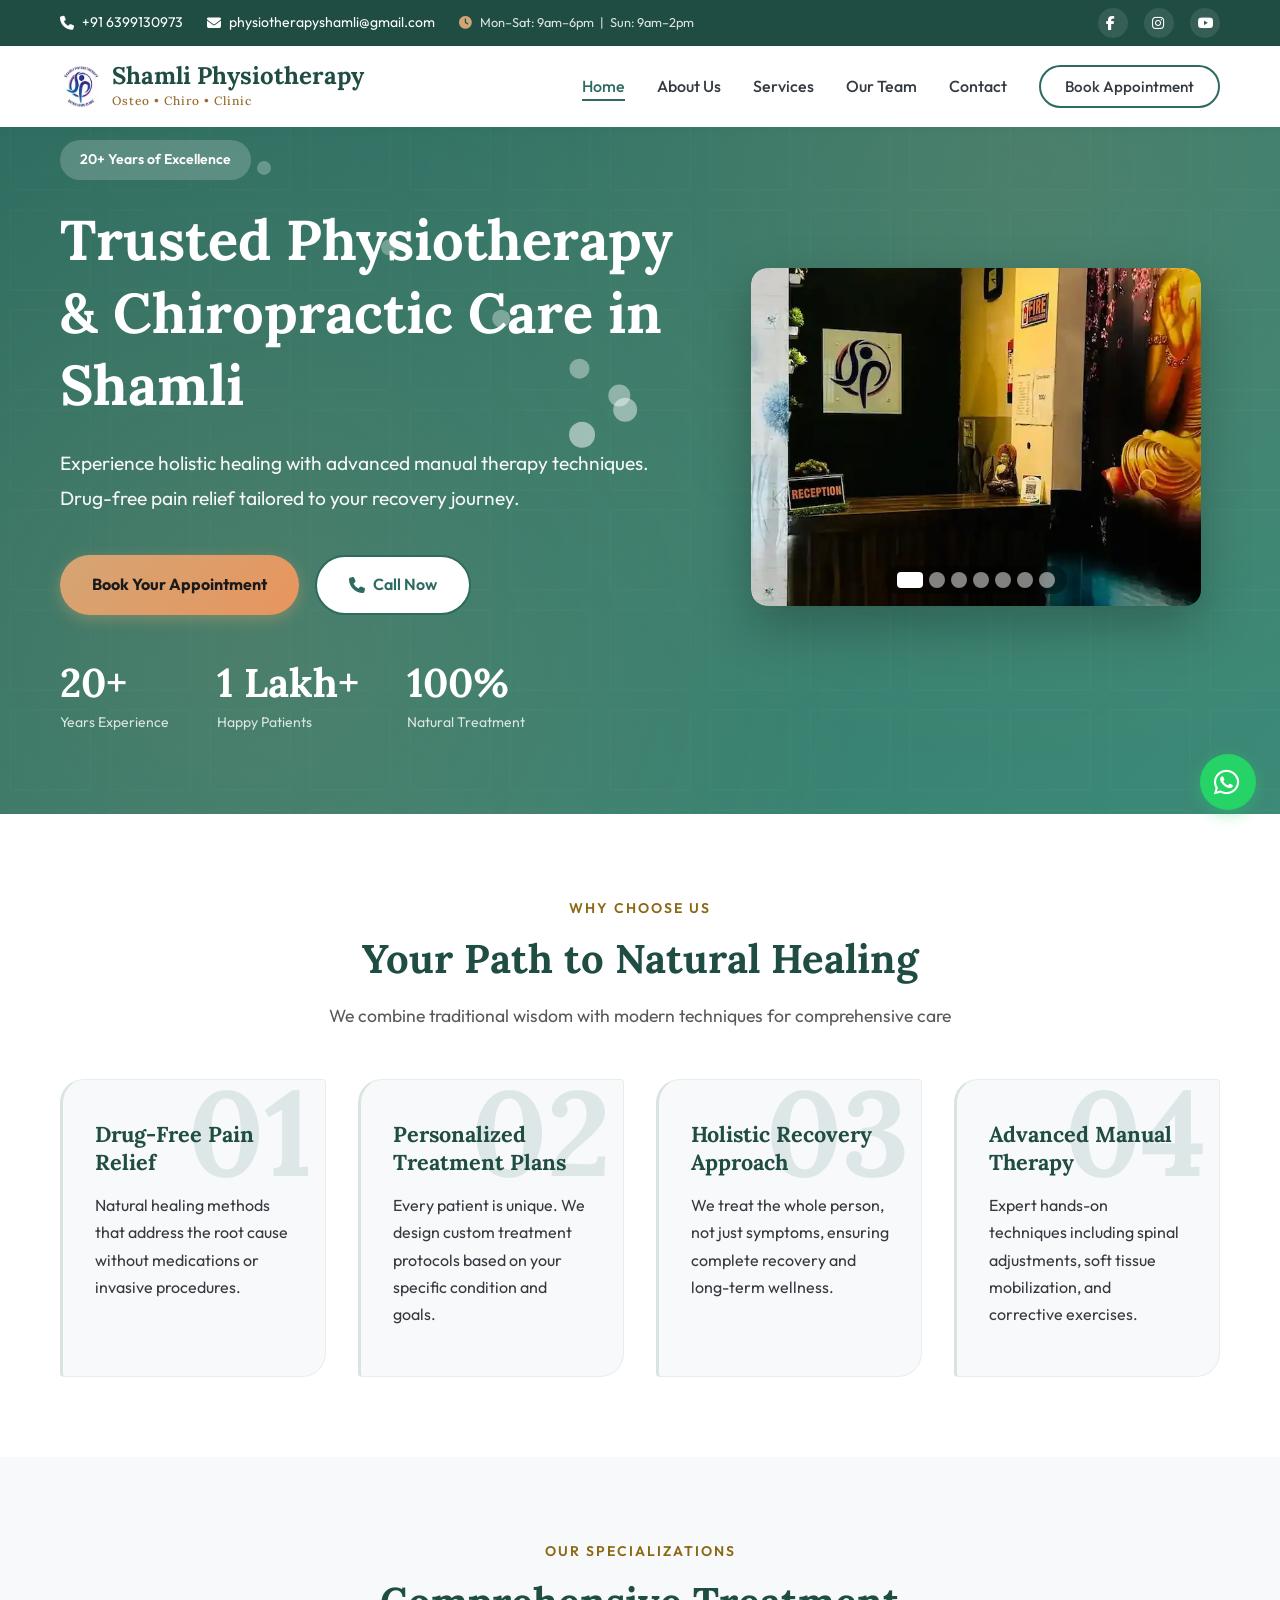
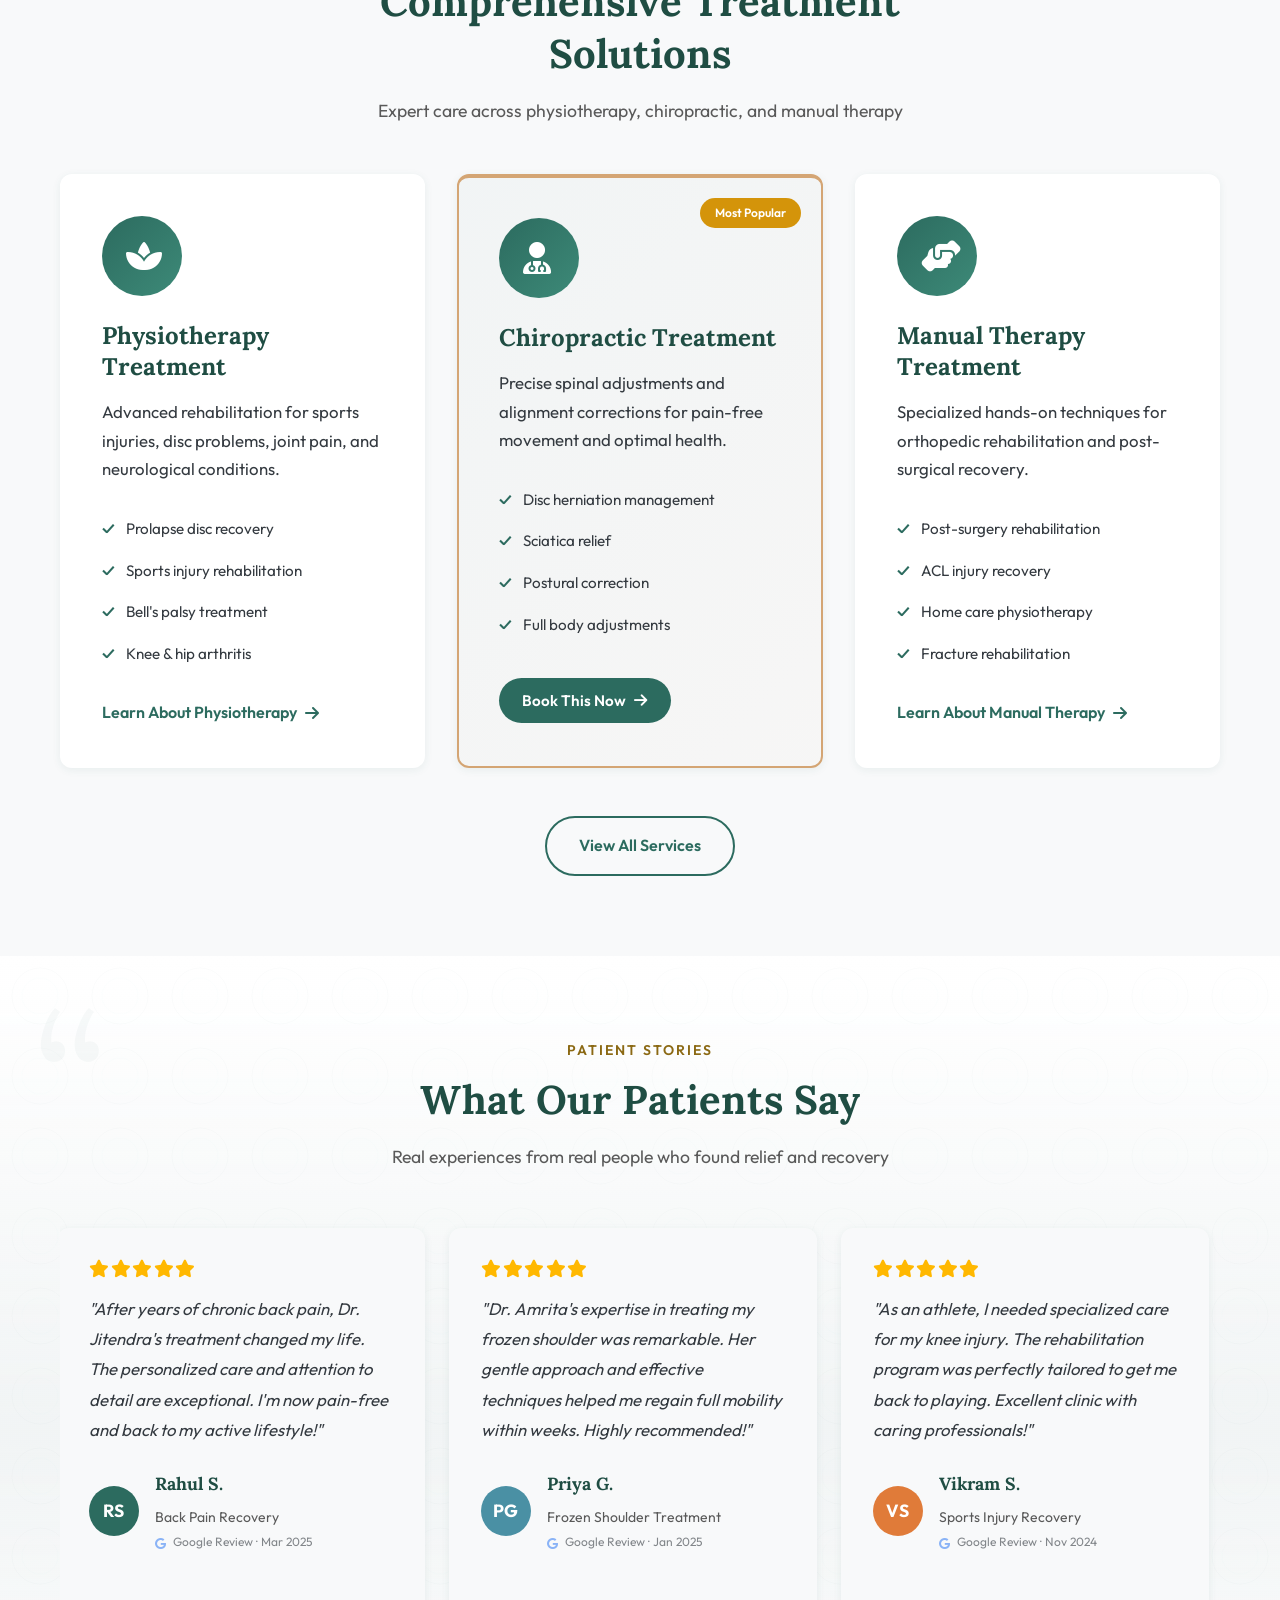
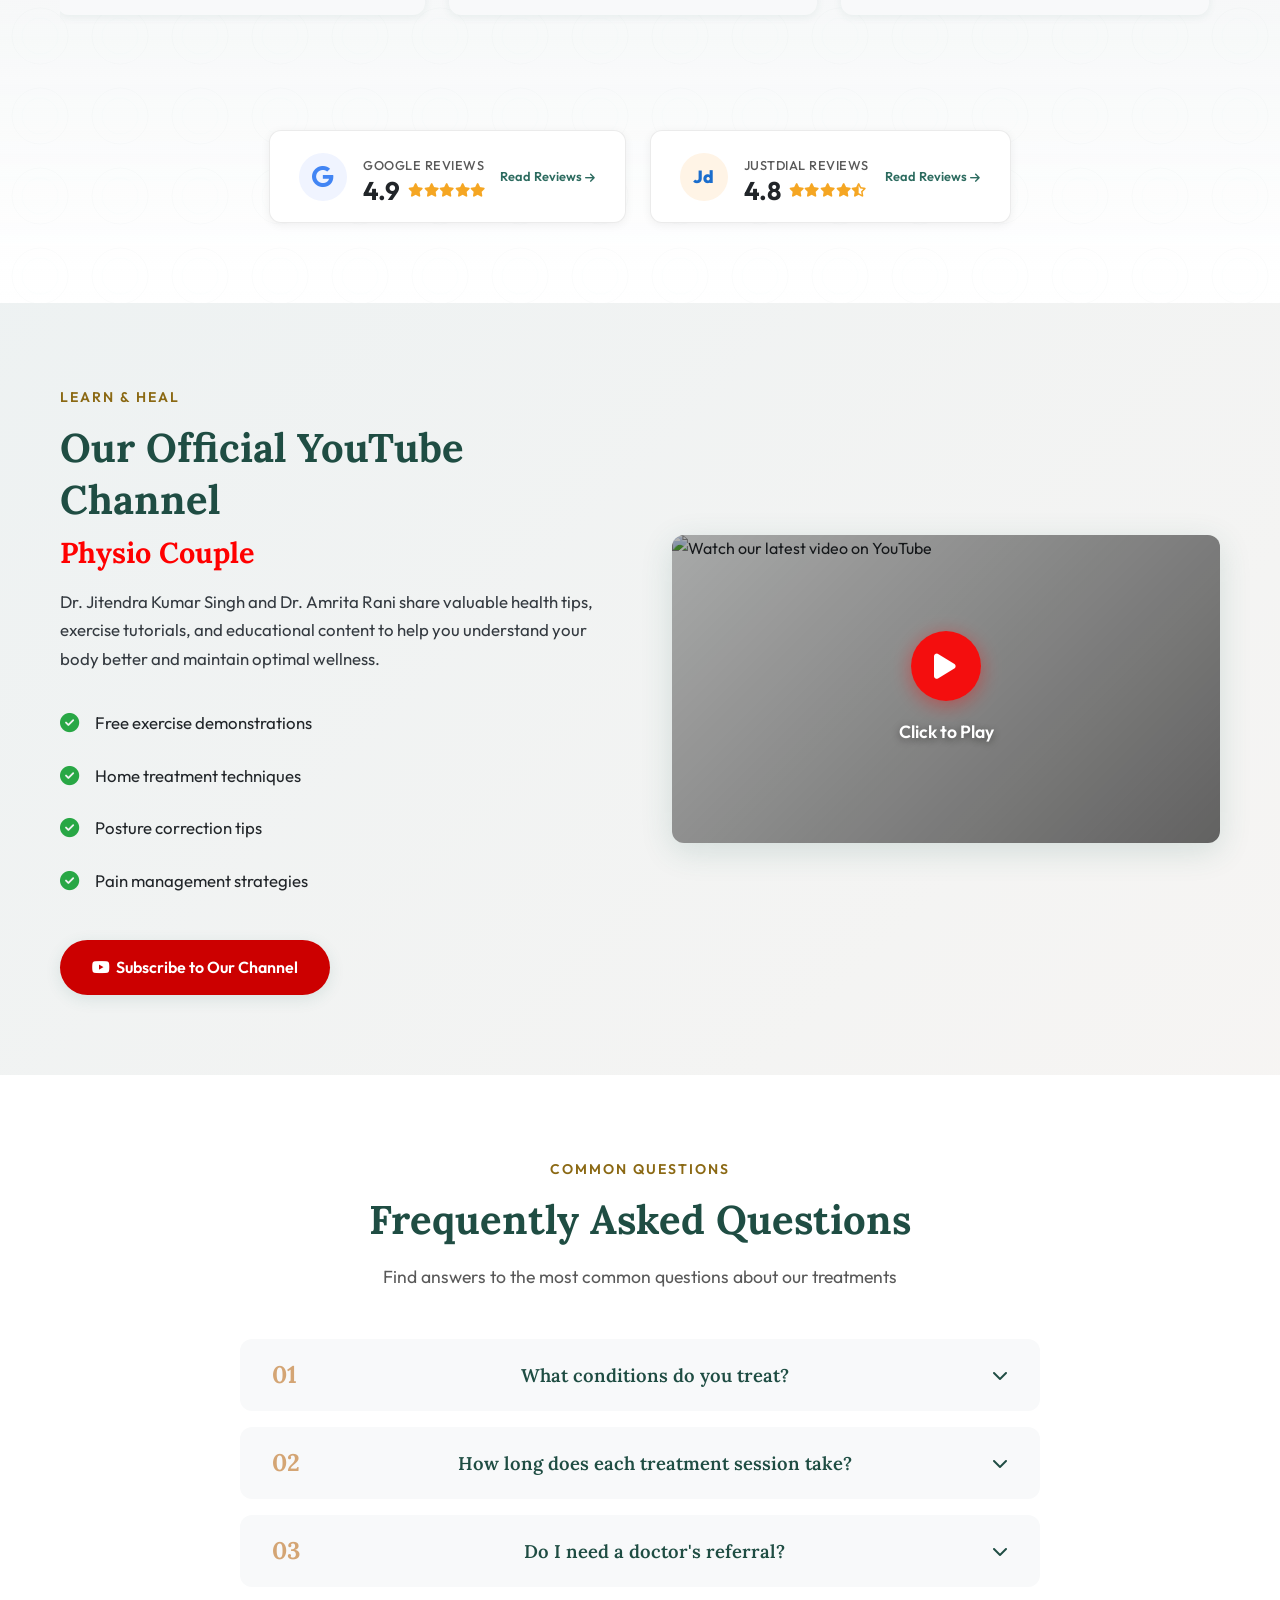
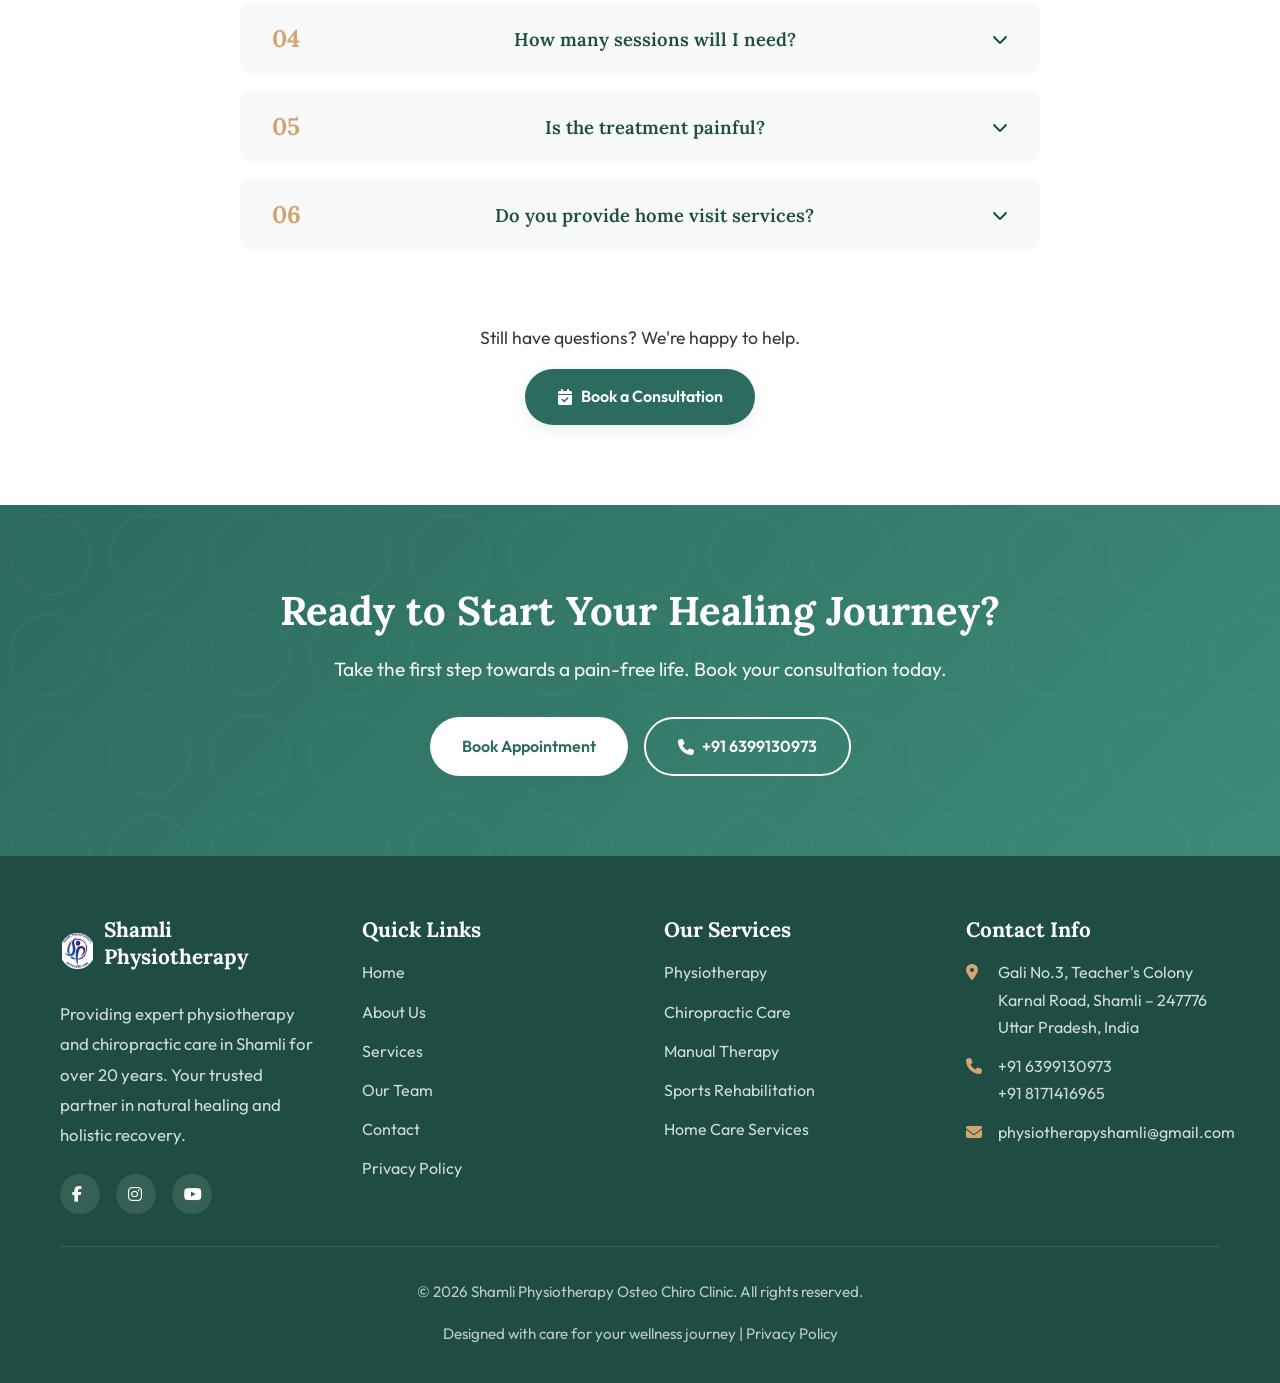
==== commit 55ec1766: "Fix FOUC: make style.css render-blocking, remove old 3D transition system from main.js" ====
--- a/index.html
+++ b/index.html
@@ -651,10 +651,7 @@
         .fas, .fab, .far { display: inline-block; width: 1em; height: 1em; vertical-align: -0.125em }
     </style>
     <!-- Full stylesheet loads async for performance -->
-    <link rel="stylesheet" href="css/style.css?v=1.5" media="print" onload="this.media='all'">
-    <noscript>
-        <link rel="stylesheet" href="css/style.css?v=1.5">
-    </noscript>
+    <link rel="stylesheet" href="css/style.css?v=1.5">
 </head>
 
 <body>
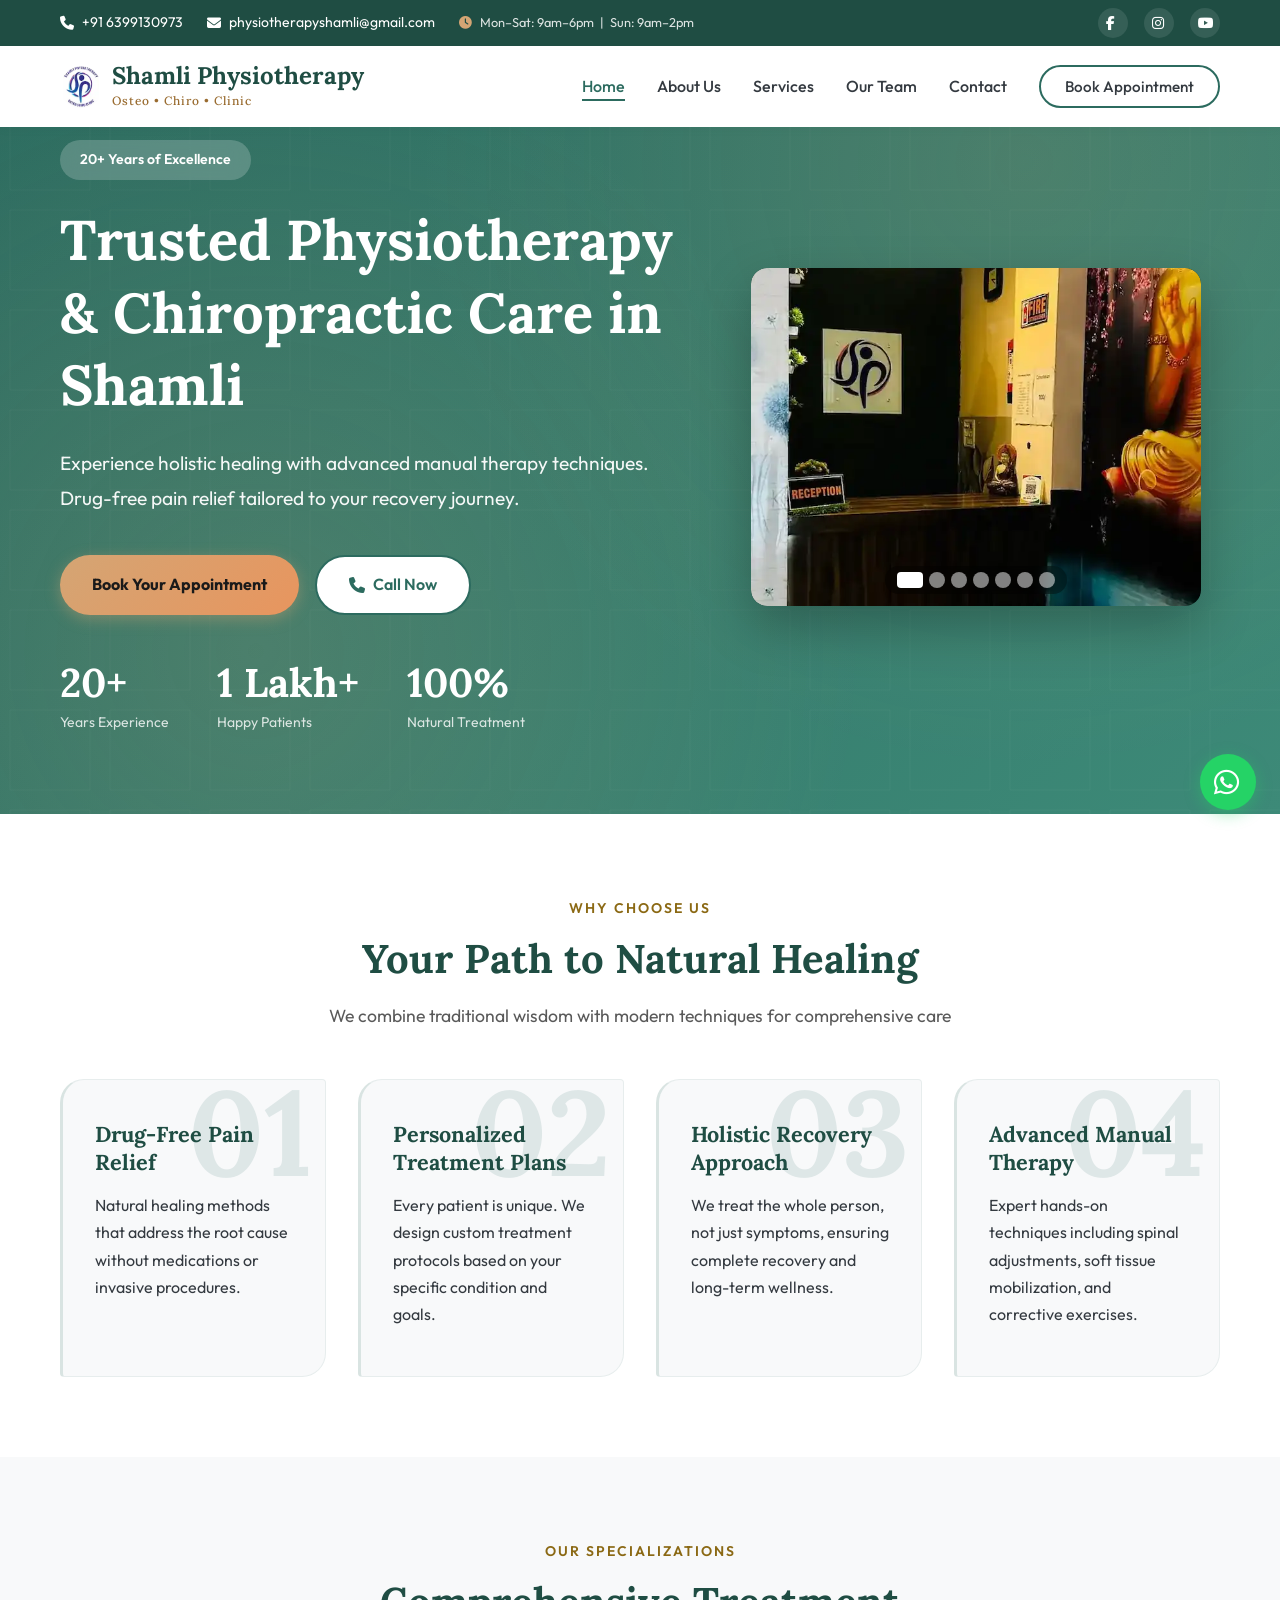
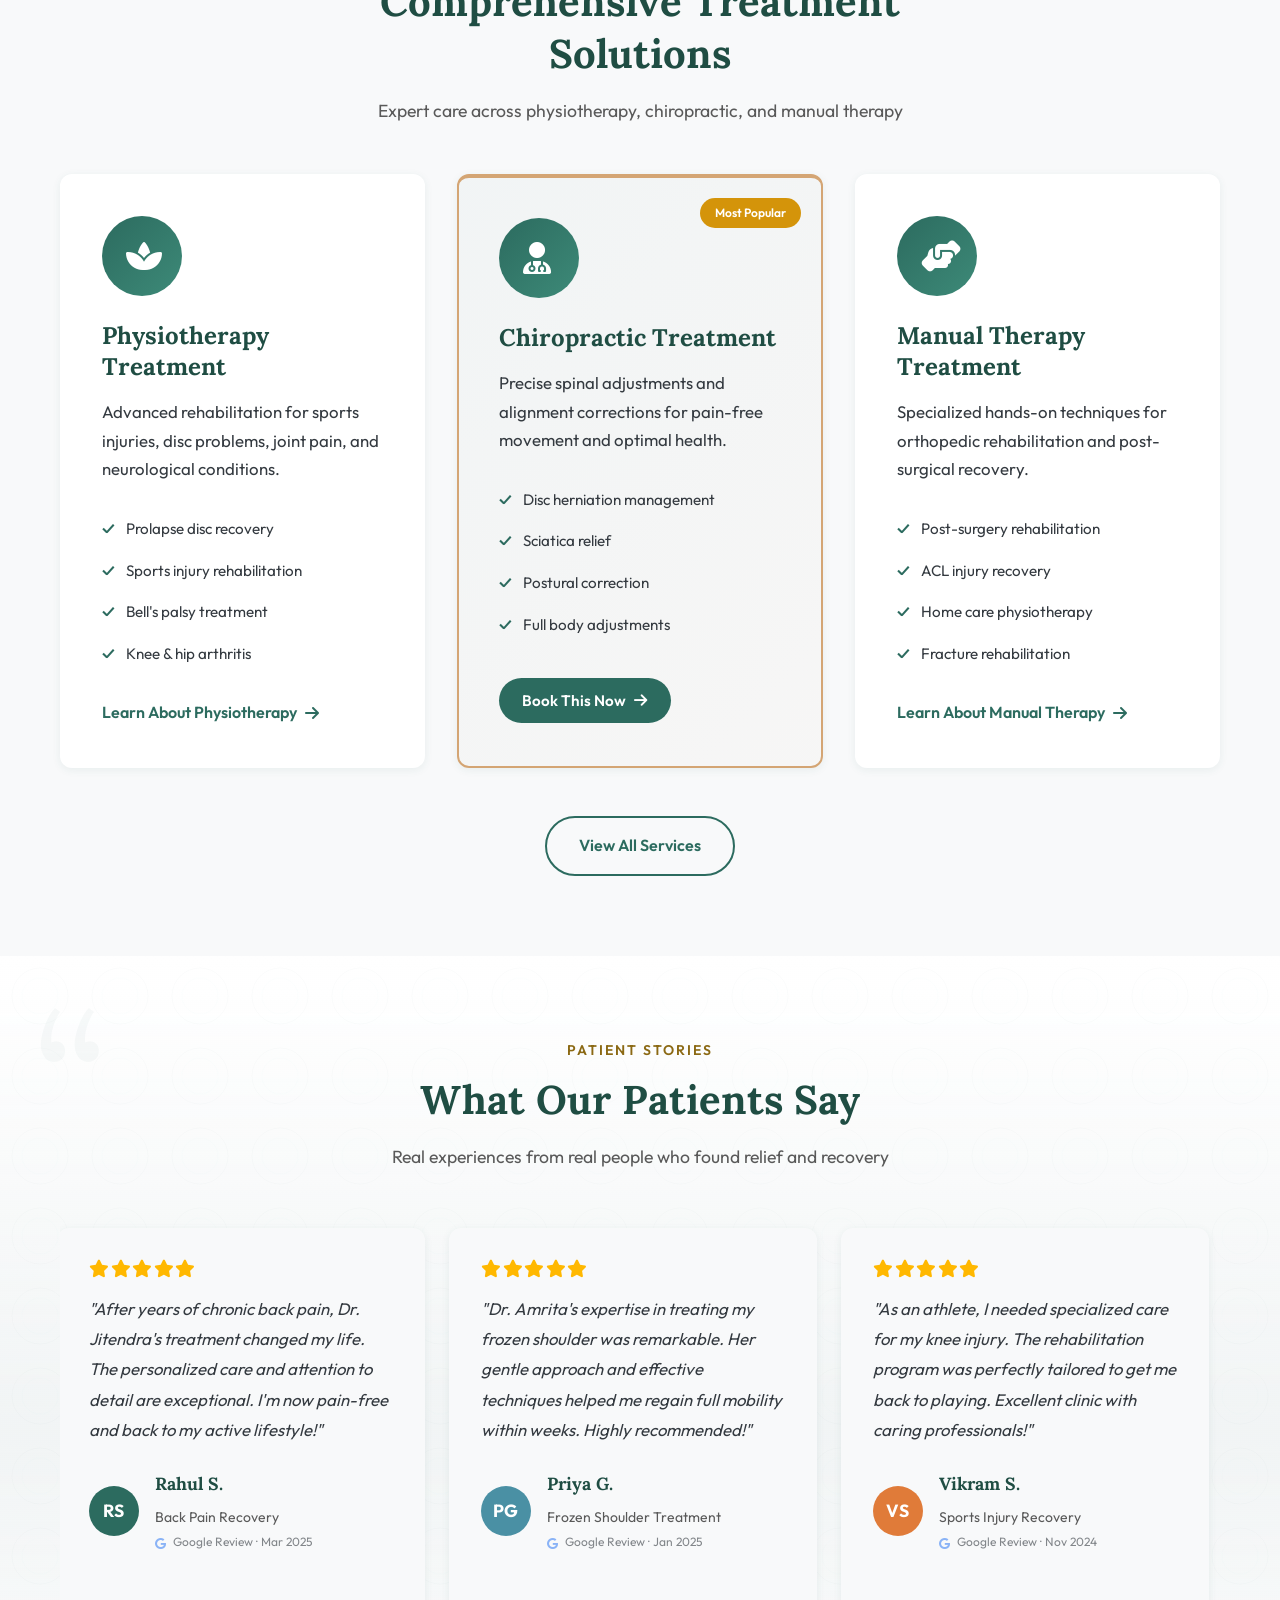
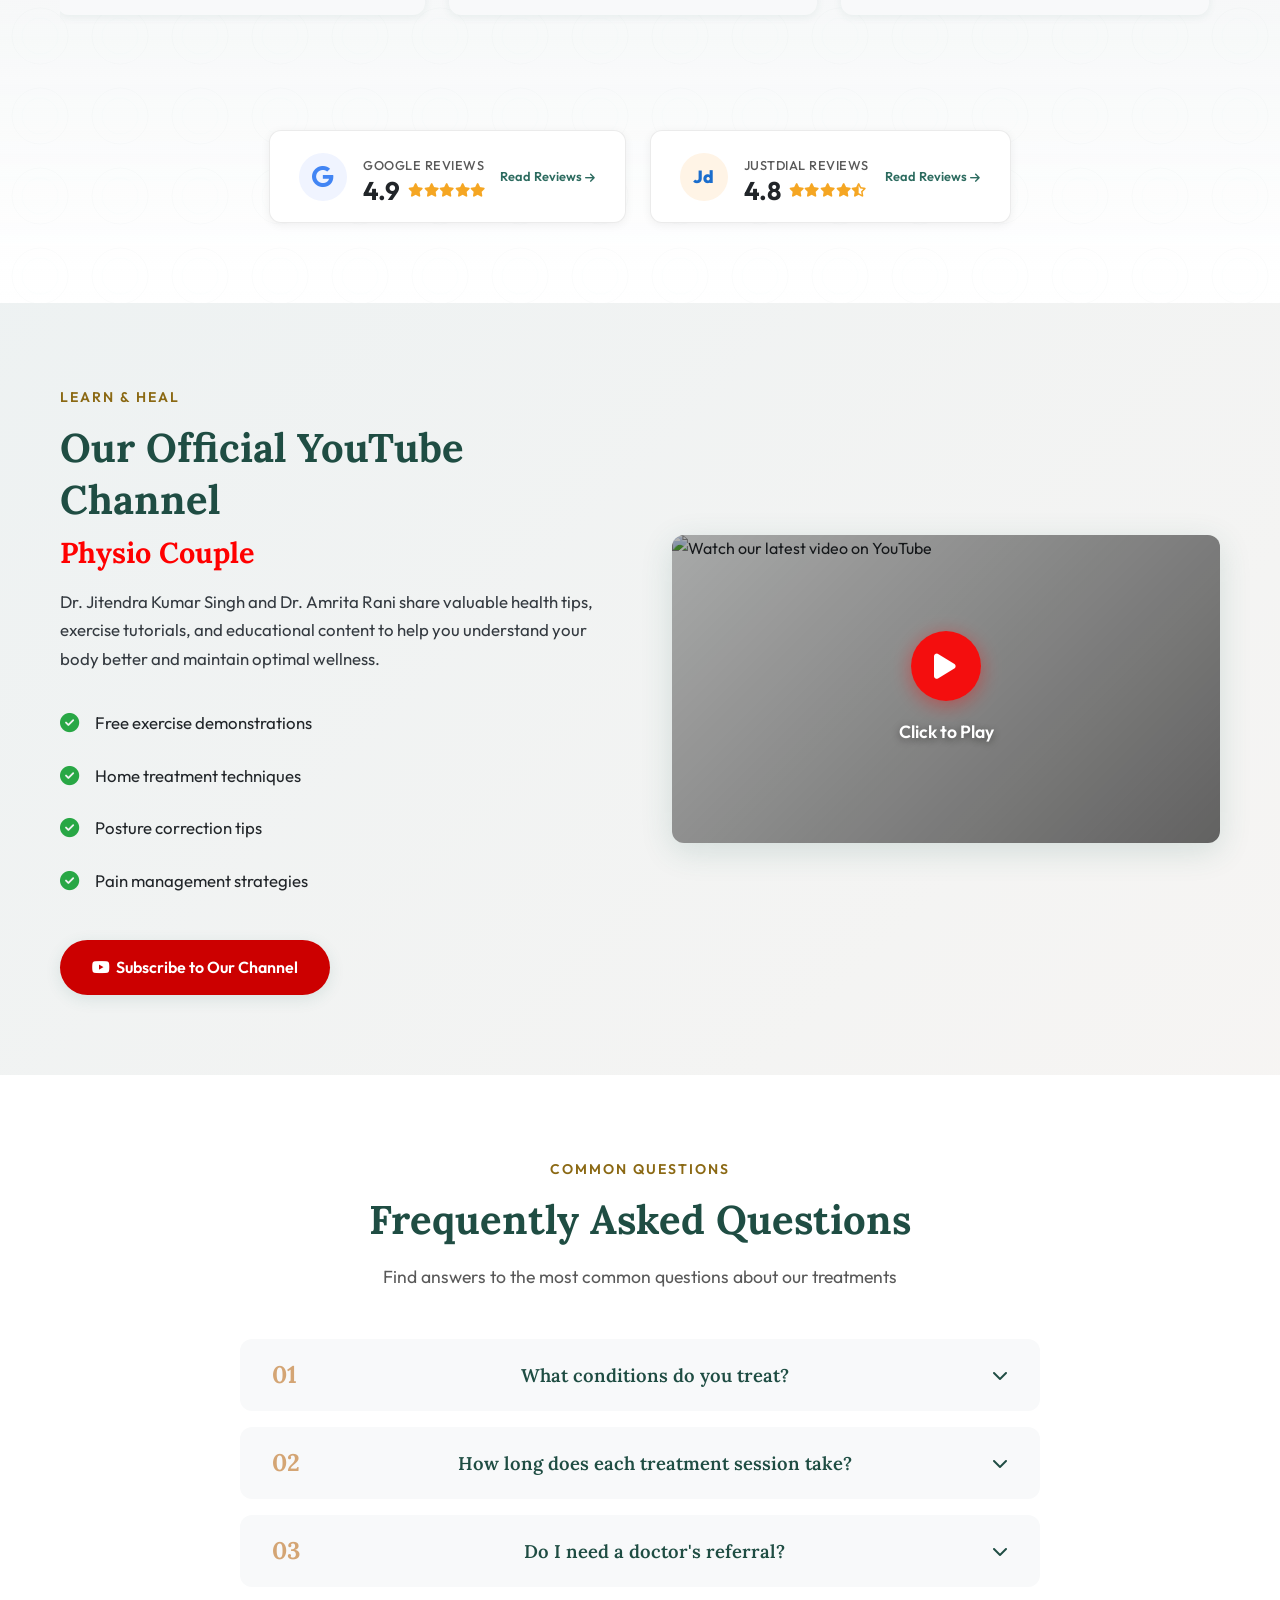
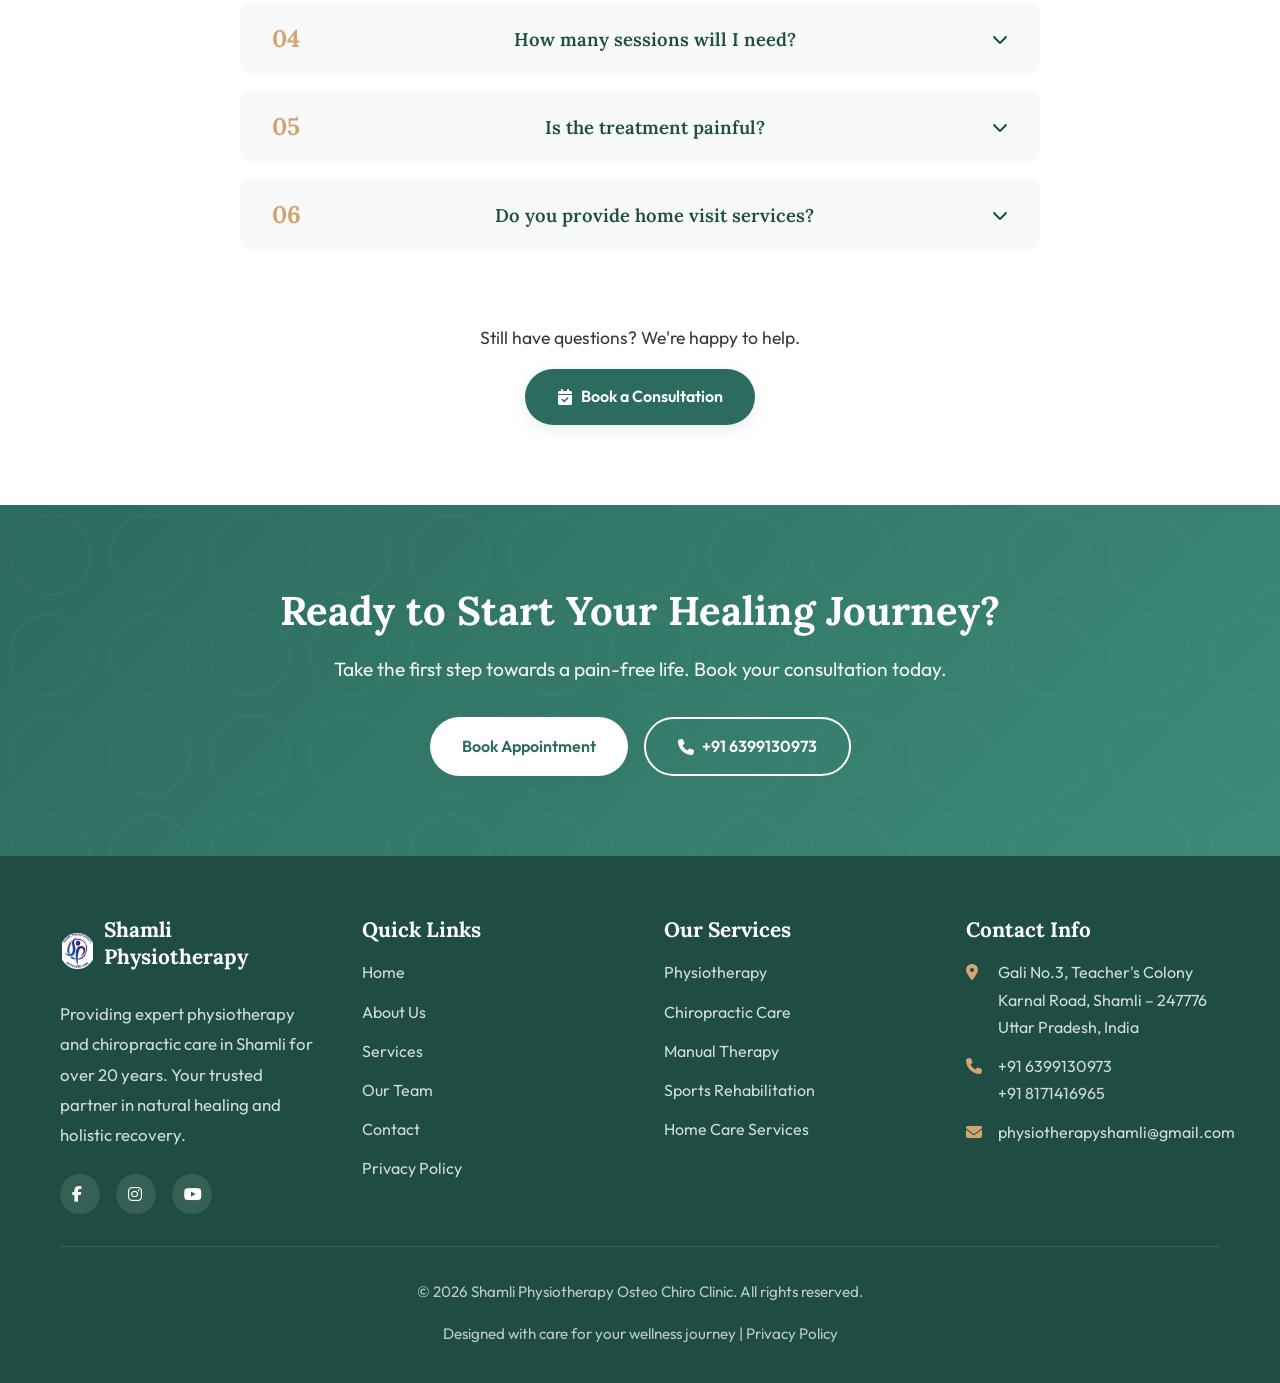
==== commit 2410616e: "Add minified CSS/JS assets, update HTML references, and add minification script" ====
--- a/index.html
+++ b/index.html
@@ -651,7 +651,7 @@
         .fas, .fab, .far { display: inline-block; width: 1em; height: 1em; vertical-align: -0.125em }
     </style>
     <!-- Full stylesheet loads async for performance -->
-    <link rel="stylesheet" href="css/style.css?v=1.5">
+    <link rel="stylesheet" href="css/style.min.css?v=1.6">
 </head>
 
 <body>
@@ -1318,7 +1318,7 @@
         </footer>
     </div>
     <!-- JavaScript -->
-    <script src="js/app.js" defer></script>
+    <script src="js/app.min.js" defer></script>
     <a href="https://wa.me/918171416965?text=Hi%2C%20I%20would%20like%20to%20book%20an%20appointment%20at%20Shamli%20Physiotherapy%20Clinic."
         target="_blank" rel="noopener noreferrer" class="whatsapp-float" aria-label="Chat on WhatsApp">
         <i class="fab fa-whatsapp"></i>
--- a/css/style.min.css
+++ b/css/style.min.css
@@ -0,0 +1 @@
+:root{--primary-color:#2C6B5F;--primary-dark:#1F4D43;--primary-light:#3D8A78;--secondary-color:#D4A574;--accent-color:#E8955E;--white:#FFFFFF;--off-white:#F8F9FA;--light-gray:#E9ECEF;--medium-gray:#595959;--dark-gray:#343A40;--text-dark:#212529;--success:#28A745;--info:#17A2B8;--warning:#FFC107;--danger:#DC3545;--font-primary:'Outfit',system-ui,sans-serif;--font-display:'Lora',Georgia,serif;--section-padding:80px 0;--container-width:1200px;--transition:all 0.3s ease;--shadow-sm:0 2px 8px rgba(44, 107, 95, 0.08);--shadow-md:0 4px 16px rgba(44, 107, 95, 0.12);--shadow-lg:0 8px 32px rgba(44, 107, 95, 0.16);--border-radius:12px;--ease-spring:cubic-bezier(0.16, 1, 0.3, 1);--ease-out-expo:cubic-bezier(0.19, 1, 0.22, 1);--ease-in-expo:cubic-bezier(0.7, 0, 0.84, 0);--ease-smooth:cubic-bezier(0.25, 0.1, 0.25, 1);--anim-duration-fast:0.25s;--anim-duration:0.4s;--anim-duration-slow:0.6s;--perspective:1200px}*{margin:0;padding:0;box-sizing:border-box}html{scroll-behavior:smooth;font-size:16px}body{font-family:var(--font-primary);color:var(--text-dark);line-height:1.7;background:var(--off-white);overflow-x:hidden}.page-wrapper{animation:pageEnter var(--anim-duration-slow) var(--ease-spring) forwards}body.page-exit .page-wrapper{animation:pageExit .35s var(--ease-in-expo) forwards;pointer-events:none}img{max-width:100%;height:auto;display:block}a{text-decoration:none;color:inherit;transition:var(--transition)}ul{list-style:none}.container{max-width:var(--container-width);margin:0 auto;padding:0 20px}h1,h2,h3,h4,h5,h6{font-family:var(--font-display);font-weight:700;line-height:1.3;color:var(--primary-dark)}h1{font-size:clamp(2rem, 5vw, 3.5rem)}h2{font-size:clamp(1.75rem, 4vw, 2.5rem)}h3{font-size:clamp(1.25rem, 3vw, 1.75rem)}h4{font-size:1.25rem}p{font-size:1.05rem;margin-bottom:1rem;color:var(--dark-gray)}.section-subtitle{display:inline-block;font-family:var(--font-primary);font-size:.875rem;font-weight:600;text-transform:uppercase;letter-spacing:2px;color:#8b6914;margin-bottom:.75rem}.section-header{text-align:center;max-width:700px;margin:0 auto 3rem}.section-header h2{margin-bottom:1rem}.section-header p{font-size:1.1rem;color:var(--medium-gray)}.btn{display:inline-flex;align-items:center;gap:.5rem;padding:14px 32px;font-family:var(--font-primary);font-size:1rem;font-weight:600;border:none;border-radius:50px;cursor:pointer;transition:var(--transition);text-align:center}.btn-primary{background:var(--primary-color);color:var(--white);box-shadow:var(--shadow-md)}.btn-primary:hover{background:var(--primary-dark);transform:translateY(-2px);box-shadow:var(--shadow-lg)}.btn-secondary{background:var(--white);color:var(--primary-color);border:2px solid var(--primary-color)}.btn-secondary:hover{background:var(--primary-color);color:var(--white)}.btn-outline{background:0 0;color:var(--primary-color);border:2px solid var(--primary-color)}.btn-outline:hover{background:var(--primary-color);color:var(--white)}.btn-primary-light{background:var(--white);color:var(--primary-color);box-shadow:var(--shadow-md)}.btn-primary-light:hover{transform:translateY(-2px);box-shadow:var(--shadow-lg)}.btn-outline-light{background:0 0;color:var(--white);border:2px solid var(--white)}.btn-outline-light:hover{background:var(--white);color:var(--primary-color)}.btn-youtube{background:#c00;color:var(--white);box-shadow:var(--shadow-md)}.btn-youtube:hover{background:#a30000;transform:translateY(-2px)}.header{position:fixed;top:0;left:0;width:100%;z-index:1000;background:var(--white);box-shadow:var(--shadow-sm);transition:top .3s ease,box-shadow .3s ease}.header-hidden{top:-200px!important}.header .top-bar{transition:max-height .3s ease,padding .3s ease,opacity .3s ease;overflow:hidden}.header.top-bar-hidden .top-bar{max-height:0;padding:0;opacity:0}.top-bar{background:var(--primary-dark);color:var(--white);padding:8px 0;font-size:.875rem}.top-bar-content{display:flex;justify-content:space-between;align-items:center;flex-wrap:wrap;gap:1rem}.contact-info{display:flex;gap:1.5rem;flex-wrap:wrap}.contact-info a{color:var(--white);display:flex;align-items:center;gap:.5rem}.contact-info a:hover{color:var(--secondary-color)}.top-bar-hours{display:flex;align-items:center;gap:.5rem;color:rgba(255,255,255,.85);font-size:.8rem;white-space:nowrap}.top-bar-hours i{color:var(--secondary-color);font-size:.8rem}.social-links{display:flex;gap:1rem}.social-links a{width:30px;height:30px;display:flex;align-items:center;justify-content:center;background:rgba(255,255,255,.1);border-radius:50%;color:var(--white);transition:var(--transition)}.social-links a:hover{background:var(--secondary-color);transform:translateY(-2px)}.navbar{padding:1rem 0}.nav-wrapper{display:flex;justify-content:space-between;align-items:center}.logo{font-family:var(--font-display)}.logo a{display:flex;align-items:center;gap:.6rem}.logo-img{width:42px;height:42px;object-fit:contain;border-radius:50%;flex-shrink:0}.logo-text{display:block;font-size:1.5rem;font-weight:700;color:var(--primary-dark);line-height:1.2}.logo-subtitle{display:block;font-size:.75rem;font-weight:500;color:#996b2f;letter-spacing:1px}.nav-menu{display:flex;gap:2rem;align-items:center}.nav-menu a{font-weight:500;color:var(--dark-gray);position:relative}.nav-menu a.active,.nav-menu a:not(.btn-appointment):hover{color:var(--primary-color)}.nav-menu a:not(.btn-appointment)::after{content:'';position:absolute;bottom:-5px;left:0;width:0;height:2px;background:var(--primary-color);transition:var(--transition)}.nav-menu a.active::after,.nav-menu a:not(.btn-appointment):hover::after{width:100%}.btn-appointment{padding:10px 24px;background:var(--white);color:var(--primary-dark);border:2px solid var(--primary-color);border-radius:50px;font-size:.95rem;font-weight:600}.btn-appointment:hover{background:var(--primary-color);color:var(--white);transform:translateY(-2px)}.mobile-menu-toggle{display:none;flex-direction:column;gap:5px;background:0 0;border:none;cursor:pointer}.mobile-menu-toggle span{width:25px;height:3px;background:var(--primary-dark);border-radius:3px;transition:var(--transition)}.hero{position:relative;min-height:85vh;display:flex;align-items:center;padding:140px 0 80px;background:linear-gradient(135deg,#2c6b5f 0,#3d8a78 100%);overflow:hidden}.hero-background{position:absolute;top:0;left:0;width:100%;height:100%;background:radial-gradient(circle at 20% 80%,rgba(212,165,116,.15) 0,transparent 50%),radial-gradient(circle at 80% 20%,rgba(232,149,94,.12) 0,transparent 50%),url('data:image/svg+xml,<svg width="100" height="100" xmlns="http://www.w3.org/2000/svg"><path d="M10 10 L 90 10 L 90 90 L 10 90 Z" fill="none" stroke="rgba(255,255,255,0.03)" stroke-width="1"/></svg>');opacity:1}#dotsCanvas{position:absolute;top:0;left:0;width:100%;height:100%;z-index:0;pointer-events:none}.hero-content{position:relative;z-index:1;display:grid;grid-template-columns:55% 42%;gap:3%;align-items:center}.hero-text{max-width:100%}.hero-image{display:flex;align-items:center;justify-content:center}.hero-image img{width:100%;max-width:450px;border-radius:16px;box-shadow:0 20px 50px rgba(0,0,0,.25)}.hero-image-placeholder{width:100%;max-width:400px;aspect-ratio:4/3;border:2px dashed rgba(255,255,255,.25);border-radius:16px;display:flex;flex-direction:column;align-items:center;justify-content:center;gap:.5rem;color:rgba(255,255,255,.4);background:rgba(255,255,255,.05)}.hero-image-placeholder i{font-size:2.5rem}.hero-image-placeholder p{font-size:1rem;font-weight:600;margin:0}.hero-image-placeholder span{font-size:.8rem}.hero-logo-section{display:flex;align-items:center;gap:1.2rem;margin-bottom:1.5rem;animation:fadeInUp .6s ease-out}.hero-logo-img{width:100px;height:100px;object-fit:contain;border-radius:50%;background:rgba(255,255,255,.95);padding:6px;box-shadow:0 4px 20px rgba(0,0,0,.15);flex-shrink:0}.hero-logo-text{font-family:var(--font-display);color:var(--white);font-size:1.6rem;font-weight:700;line-height:1.3;text-shadow:0 2px 8px rgba(0,0,0,.15)}.hero-badge{display:inline-block;padding:8px 20px;background:rgba(255,255,255,.2);backdrop-filter:blur(10px);border-radius:50px;color:var(--white);font-size:.875rem;font-weight:600;margin-bottom:1.5rem;animation:fadeInUp .6s ease-out}.hero-title{color:var(--white);margin-bottom:1.5rem;animation:fadeInUp .6s ease-out .1s backwards}.hero-description{color:rgba(255,255,255,.95);font-size:1.2rem;margin-bottom:2.5rem;line-height:1.8;animation:fadeInUp .6s ease-out .2s backwards}.hero-buttons{display:flex;gap:1rem;flex-wrap:wrap;margin-bottom:3rem;animation:fadeInUp .6s ease-out .3s backwards}.hero .btn-primary{background:linear-gradient(135deg,#d4a574,#e8955e);color:#1a1a1a;font-weight:700;border:none;box-shadow:0 4px 15px rgba(212,165,116,.4)}.hero .btn-primary:hover{background:linear-gradient(135deg,#e8955e,#d4a574);transform:translateY(-2px);box-shadow:0 6px 25px rgba(212,165,116,.5)}.hero-stats{display:flex;gap:3rem;flex-wrap:wrap;animation:fadeInUp .6s ease-out .4s backwards}.stat-item{display:flex;flex-direction:column}.stat-number{font-family:var(--font-display);font-size:2.5rem;font-weight:700;color:var(--white);line-height:1}.stat-label{font-size:.875rem;color:rgba(255,255,255,.8);margin-top:.5rem}@keyframes fadeInUp{from{opacity:0;transform:translateY(30px)}to{opacity:1;transform:translateY(0)}}.page-hero{padding:180px 0 80px;background:linear-gradient(135deg,var(--primary-dark) 0,var(--primary-color) 50%,var(--primary-light) 100%);text-align:center;margin-bottom:0;position:relative;overflow:hidden}.page-hero::before{content:'';position:absolute;top:0;left:0;width:100%;height:100%;background:radial-gradient(circle at 15% 85%,rgba(212,165,116,.12) 0,transparent 50%),radial-gradient(circle at 85% 15%,rgba(255,255,255,.06) 0,transparent 45%),url('data:image/svg+xml,<svg width="60" height="60" xmlns="http://www.w3.org/2000/svg"><path d="M0 0L60 60M60 0L0 60" stroke="rgba(255,255,255,0.03)" stroke-width="1"/></svg>');pointer-events:none;z-index:0}.page-hero::after{content:'';position:absolute;top:0;left:-100%;width:50%;height:100%;background:linear-gradient(105deg,transparent 40%,rgba(255,255,255,.04) 50%,transparent 60%);animation:heroShimmer 12s ease-in-out infinite;pointer-events:none;z-index:0}@keyframes heroShimmer{0%{transform:translateX(0)}50%{transform:translateX(500%)}100%{transform:translateX(0)}}.page-hero .page-hero-content{position:relative;z-index:1}.page-hero .container{position:relative;z-index:1}.page-hero-content h1{color:var(--white);margin-bottom:1rem;text-shadow:0 2px 10px rgba(0,0,0,.15)}.page-hero-content p{color:rgba(255,255,255,.9);font-size:1.2rem;margin-bottom:1.5rem;text-shadow:0 1px 4px rgba(0,0,0,.1)}.breadcrumb{display:inline-flex;align-items:center;gap:.5rem;color:rgba(255,255,255,.8);font-size:.95rem;background:rgba(255,255,255,.1);backdrop-filter:blur(6px);padding:8px 20px;border-radius:50px}.breadcrumb a{color:var(--white)}.breadcrumb a:hover{text-decoration:underline}.page-hero-cta{display:inline-flex;align-items:center;gap:.5rem;margin-top:1.5rem;padding:10px 24px;background:0 0;color:var(--white);border:2px solid rgba(255,255,255,.6);border-radius:50px;font-size:.9rem;font-weight:600;text-decoration:none;transition:all .3s ease;position:relative;z-index:1}.page-hero-cta:hover{background:var(--white);color:var(--primary-dark);border-color:var(--white);transform:translateY(-2px);box-shadow:0 4px 15px rgba(0,0,0,.15)}.page-hero-cta i{font-size:.85rem}.page-hero-about::before{background:radial-gradient(circle at 15% 85%,rgba(212,165,116,.12) 0,transparent 50%),radial-gradient(circle at 85% 15%,rgba(255,255,255,.06) 0,transparent 45%)}.ripple-ring{position:absolute;border-radius:50%;border:1.5px solid rgba(255,255,255,.25);transform:translate(-50%,-50%) scale(0);opacity:0;top:60%;left:50%;z-index:0;pointer-events:none;animation:rippleExpand 4s ease-out infinite}.ripple-ring-1{width:120px;height:120px;animation-delay:0s}.ripple-ring-2{width:120px;height:120px;animation-delay:1s}.ripple-ring-3{width:120px;height:120px;animation-delay:2s}.ripple-ring-4{width:120px;height:120px;animation-delay:3s}@keyframes rippleExpand{0%{transform:translate(-50%,-50%) scale(.3);opacity:.6}100%{transform:translate(-50%,-50%) scale(5);opacity:0}}.page-hero-services::before{background:radial-gradient(circle at 15% 85%,rgba(212,165,116,.12) 0,transparent 50%),radial-gradient(circle at 85% 15%,rgba(255,255,255,.06) 0,transparent 45%)}.heartbeat-svg{position:absolute;bottom:28px;left:0;width:100%;height:60px;z-index:0;pointer-events:none}.hb-path-1{stroke-dasharray:1600;stroke-dashoffset:1600;animation:heartbeatDraw 3s ease-in-out infinite}.hb-path-2{stroke-dasharray:1600;stroke-dashoffset:1600;animation:heartbeatDraw 3s ease-in-out infinite;animation-delay:50ms}@keyframes heartbeatDraw{0%{stroke-dashoffset:1600;opacity:0}15%{opacity:1}60%{stroke-dashoffset:0;opacity:.8}85%{stroke-dashoffset:0;opacity:0}100%{stroke-dashoffset:0;opacity:0}}.page-hero-team::before{background:radial-gradient(circle at 15% 85%,rgba(212,165,116,.12) 0,transparent 50%),radial-gradient(circle at 85% 15%,rgba(255,255,255,.06) 0,transparent 45%)}.doctor-card-float{position:absolute;display:flex;align-items:center;gap:10px;background:rgba(255,255,255,.12);backdrop-filter:blur(8px);-webkit-backdrop-filter:blur(8px);border:1px solid rgba(255,255,255,.25);border-radius:50px;padding:10px 18px 10px 10px;pointer-events:none;z-index:1}.doctor-card-float-1{top:35%;right:78%;animation:cardFloat1 4s ease-in-out infinite}.doctor-card-float-2{bottom:15%;right:12%;animation:cardFloat2 4s ease-in-out infinite;animation-delay:1.5s}@keyframes cardFloat1{0%,100%{transform:translateY(0)}50%{transform:translateY(-10px)}}@keyframes cardFloat2{0%,100%{transform:translateY(0)}50%{transform:translateY(-10px)}}.dcf-avatar{width:38px;height:38px;border-radius:50%;display:flex;align-items:center;justify-content:center;font-size:.75rem;font-weight:700;color:#fff;flex-shrink:0;letter-spacing:.5px;box-shadow:0 2px 10px rgba(0,0,0,.2)}.doctor-card-float-1 .dcf-avatar{background:linear-gradient(135deg,#d4940a,#f0b030)}.doctor-card-float-2 .dcf-avatar{background:linear-gradient(135deg,#2c6b5f,#5dbaa5)}.dcf-info{display:flex;flex-direction:column;gap:2px}.dcf-name{font-size:.8rem;font-weight:600;color:#fff;white-space:nowrap}.dcf-title{font-size:.7rem;color:rgba(255,255,255,.7);white-space:nowrap}@media (max-width:768px){.doctor-card-float{display:none}}.page-hero-contact::before{background:radial-gradient(circle at 15% 85%,rgba(212,165,116,.12) 0,transparent 50%),radial-gradient(circle at 85% 15%,rgba(255,255,255,.06) 0,transparent 45%)}.contact-waves{position:absolute;bottom:0;left:0;width:100%;height:120px;z-index:0;pointer-events:none}.contact-wave-1{animation:waveSlide 6s ease-in-out infinite}.contact-wave-2{animation:waveSlide 6s ease-in-out infinite reverse;animation-delay:-2s}.contact-wave-3{animation:waveSlide 8s ease-in-out infinite;animation-delay:-4s}@keyframes waveSlide{0%{transform:translateX(0)}50%{transform:translateX(-120px)}100%{transform:translateX(0)}}.why-choose-us{padding:var(--section-padding);background:var(--white)}.benefits-grid{display:grid;grid-template-columns:repeat(auto-fit,minmax(260px,1fr));gap:2rem}.benefit-card{padding:2.5rem 2rem 2rem;background:var(--off-white);border-radius:24px 4px 24px 4px;transition:transform .35s var(--ease-spring),box-shadow .35s var(--ease-spring),border-color .35s ease;border:1px solid rgba(44,107,95,.08);border-left:3px solid rgba(44,107,95,.15);position:relative;overflow:hidden}.benefit-card::after{content:attr(data-number);position:absolute;top:-8px;right:12px;font-family:var(--font-display);font-size:7.5rem;font-weight:700;color:rgba(44,107,95,.12);line-height:1;pointer-events:none;z-index:0;transition:color .35s ease}.benefit-card::before{content:'';position:absolute;bottom:0;left:0;width:0;height:3px;background:linear-gradient(90deg,var(--primary-color),var(--primary-light));transition:width .4s var(--ease-spring);z-index:2}.benefit-card:hover{transform:translateY(-5px);box-shadow:0 12px 32px rgba(44,107,95,.12);border-color:rgba(44,107,95,.15);border-left-color:var(--primary-color)}.benefit-card:hover::before{width:100%}.benefit-card:hover::after{color:rgba(44,107,95,.25)}.benefit-card h3{font-size:1.35rem;margin-bottom:1rem;position:relative;z-index:1}.benefit-card p{font-size:1rem;line-height:1.7;position:relative;z-index:1}.services-preview{padding:var(--section-padding);background:var(--off-white)}.services-cards{display:grid;grid-template-columns:repeat(auto-fit,minmax(320px,1fr));gap:2rem;margin-bottom:3rem}.service-card{background:var(--white);border-radius:var(--border-radius);padding:2.5rem;box-shadow:var(--shadow-sm);transition:var(--transition);position:relative;border:2px solid transparent}.service-card:hover{box-shadow:var(--shadow-lg);transform:translateY(-8px);border-color:var(--primary-light)}.service-card.featured{border-color:var(--secondary-color);background:linear-gradient(135deg,rgba(44,107,95,.03),rgba(212,165,116,.03));border-top:4px solid var(--secondary-color);min-height:380px}.service-link-featured{display:inline-flex;align-items:center;gap:.5rem;background:var(--primary-color);color:var(--white)!important;padding:.6rem 1.4rem;border-radius:50px;font-weight:600;font-size:.95rem;transition:var(--transition);margin-top:.5rem}.service-link-featured:hover{background:var(--primary-dark);gap:.75rem;color:var(--white)!important}.featured-badge{position:absolute;top:20px;right:20px;background:#d4940a;color:var(--white);padding:5px 15px;border-radius:50px;font-size:.75rem;font-weight:600}.service-image{width:80px;height:80px;display:flex;align-items:center;justify-content:center;background:linear-gradient(135deg,var(--primary-color),var(--primary-light));border-radius:50%;color:var(--white);font-size:2rem;margin-bottom:1.5rem}.service-card h3{font-size:1.5rem;margin-bottom:1rem}.service-card>p{margin-bottom:1.5rem}.service-highlights{list-style:none;margin-bottom:1.5rem}.service-highlights li{padding:.5rem 0;padding-left:1.5rem;position:relative;font-size:.95rem;color:var(--dark-gray)}.service-highlights li::before{content:'✓';position:absolute;left:0;color:var(--primary-color);font-weight:700}.service-link{display:inline-flex;align-items:center;gap:.5rem;color:var(--primary-color);font-weight:600;transition:var(--transition)}.service-link:hover{gap:.75rem;color:var(--primary-dark)}.services-cta{text-align:center}.testimonials{padding:var(--section-padding);background:url("data:image/svg+xml,%3Csvg xmlns='http://www.w3.org/2000/svg' width='80' height='80'%3E%3Ccircle cx='40' cy='40' r='28' fill='none' stroke='%232C6B5F' stroke-width='.4' opacity='.06'/%3E%3Ccircle cx='40' cy='40' r='18' fill='none' stroke='%232C6B5F' stroke-width='.3' opacity='.04'/%3E%3C/svg%3E") repeat,linear-gradient(180deg,var(--white) 0,rgba(44,107,95,.03) 50%,var(--white) 100%);position:relative;overflow:hidden}.testimonials::before{content:'\201C';position:absolute;top:2rem;left:2rem;font-family:var(--font-display);font-size:12rem;line-height:1;color:rgba(44,107,95,.04);pointer-events:none;z-index:0}.testimonials>.container{position:relative;z-index:1}.testimonials-slider{display:flex;gap:1.5rem;overflow-x:auto;-webkit-overflow-scrolling:touch;padding:.5rem .25rem 1.5rem;scrollbar-width:none;margin-bottom:3rem}.testimonials-slider::-webkit-scrollbar{display:none}.testimonials-slider .testimonial-card{flex:0 0 calc(33.333% - 1rem)}.testimonial-card{background:var(--off-white);padding:2rem;border-radius:var(--border-radius);box-shadow:var(--shadow-sm);transition:var(--transition)}.testimonial-card:hover{box-shadow:var(--shadow-md);transform:translateY(-5px)}.testimonial-rating{display:flex;gap:.25rem;margin-bottom:1rem;color:#ffb800;font-size:1.1rem}.testimonial-text{font-style:italic;margin-bottom:1.5rem;line-height:1.8;color:var(--dark-gray)}.testimonial-author{display:flex;align-items:center;gap:1rem}.author-avatar{width:50px;height:50px;border-radius:50%;background:var(--primary-light);display:flex;align-items:center;justify-content:center;color:var(--white);font-size:1.5rem}.author-avatar-initials{width:50px;height:50px;border-radius:50%;display:flex;align-items:center;justify-content:center;flex-shrink:0;user-select:none}.author-info .testimonial-name,.author-info h4{font-family:var(--font-display);font-size:1.1rem;font-weight:700;color:var(--primary-dark);margin-bottom:.25rem}.author-info span{font-size:.875rem;color:var(--medium-gray)}.testimonial-source{display:block;font-size:.75rem!important;color:var(--dark-gray)!important;opacity:.6;margin-top:.15rem}.testimonial-source i{color:#4285f4;margin-right:.25rem;font-size:.7rem}.ratings-strip{display:flex;gap:1.5rem;justify-content:center;flex-wrap:wrap;margin-top:3rem}.rating-badge{display:flex;align-items:center;gap:1rem;padding:1.2rem 1.8rem;background:var(--white);border-radius:var(--border-radius);border:1px solid rgba(0,0,0,.08);box-shadow:0 2px 10px rgba(0,0,0,.06);text-decoration:none;color:var(--text-dark);transition:transform .3s ease,box-shadow .3s ease;min-width:280px}.rating-badge:hover{transform:translateY(-4px);box-shadow:0 8px 25px rgba(0,0,0,.12)}.rating-badge-icon{width:48px;height:48px;border-radius:50%;display:flex;align-items:center;justify-content:center;font-size:1.4rem;flex-shrink:0}.google-badge .rating-badge-icon{background:#f0f4ff;color:#4285f4}.justdial-badge .rating-badge-icon{background:#fff4e6}.jd-icon{font-weight:800;font-size:1.1rem;color:#1a6dcd;font-family:var(--font-primary)}.rating-badge-platform{font-size:.8rem;color:var(--medium-gray);font-weight:500;text-transform:uppercase;letter-spacing:.5px}.rating-badge-score{display:flex;align-items:center;gap:.5rem}.rating-number{font-size:1.6rem;font-weight:700;color:var(--text-dark);line-height:1}.rating-stars{display:flex;gap:2px;color:#f5a623;font-size:.85rem}.rating-badge-cta{font-size:.8rem;color:var(--primary-color);font-weight:600;margin-left:auto;white-space:nowrap}.rating-badge-cta i{font-size:.7rem;transition:transform .2s ease}.rating-badge:hover .rating-badge-cta i{transform:translateX(3px)}@media (max-width:768px){.testimonials-slider .testimonial-card{flex:0 0 85%}.ratings-strip{flex-direction:column;align-items:center}.rating-badge{min-width:auto;width:100%;max-width:360px}}.youtube-section{padding:var(--section-padding);background:linear-gradient(135deg,rgba(44,107,95,.05),rgba(212,165,116,.05))}.youtube-content{display:grid;grid-template-columns:1fr 1fr;gap:4rem;align-items:center}.youtube-text h2{margin-bottom:.5rem}.channel-name{color:red;font-size:1.8rem;margin-bottom:1rem}.youtube-text p{margin-bottom:1.5rem}.youtube-benefits{list-style:none;margin-bottom:2rem}.youtube-benefits li{padding:.75rem 0;display:flex;align-items:center;gap:1rem;font-size:1.05rem}.youtube-benefits i{color:var(--success);font-size:1.2rem}.youtube-embed{border-radius:var(--border-radius);overflow:hidden;box-shadow:var(--shadow-lg);aspect-ratio:16/9}.youtube-embed iframe{width:100%;height:100%}.youtube-facade{cursor:pointer;position:relative}.youtube-facade img{width:100%;height:100%;object-fit:cover}.yt-thumbnail-fallback{display:block;position:relative;width:100%;aspect-ratio:16/9;border-radius:var(--border-radius);overflow:hidden;cursor:pointer;text-decoration:none}.yt-thumbnail-fallback img{width:100%;height:100%;object-fit:cover;transition:transform .4s ease}.yt-thumbnail-fallback:hover img{transform:scale(1.05)}.yt-play-overlay{position:absolute;top:0;left:0;width:100%;height:100%;background:linear-gradient(135deg,rgba(0,0,0,.3),rgba(0,0,0,.6));display:flex;flex-direction:column;align-items:center;justify-content:center;gap:1rem;transition:background .3s ease}.yt-thumbnail-fallback:hover .yt-play-overlay{background:linear-gradient(135deg,rgba(0,0,0,.2),rgba(0,0,0,.4))}.yt-play-btn{width:70px;height:70px;background:rgba(255,0,0,.9);border-radius:50%;display:flex;align-items:center;justify-content:center;font-size:1.8rem;color:#fff;transition:transform .3s ease,box-shadow .3s ease;box-shadow:0 4px 20px rgba(255,0,0,.4)}.yt-play-btn i{margin-left:4px}.yt-thumbnail-fallback:hover .yt-play-btn{transform:scale(1.15);box-shadow:0 6px 30px rgba(255,0,0,.6)}.yt-play-text{color:#fff;font-weight:600;font-size:1.1rem;text-shadow:0 2px 8px rgba(0,0,0,.5)}.faq-number{font-family:var(--font-display);font-size:1.5rem;font-weight:700;color:var(--secondary-color);min-width:45px;line-height:1}.faq-section{padding:var(--section-padding);background:var(--white)}.faq-container{max-width:800px;margin:0 auto}.faq-cta{text-align:center;margin-top:2.5rem;padding-top:2rem;border-top:1px solid var(--border-light)}.faq-cta p{font-size:1.1rem;color:var(--dark-gray);margin-bottom:1rem}.faq-item{background:var(--off-white);border-radius:var(--border-radius);margin-bottom:1rem;overflow:hidden;transition:var(--transition)}.faq-question{width:100%;padding:1.5rem 2rem;display:flex;justify-content:space-between;align-items:center;background:0 0;border:none;text-align:left;font-family:var(--font-display);font-size:1.15rem;font-weight:600;color:var(--primary-dark);cursor:pointer;transition:var(--transition)}.faq-question:hover{color:var(--primary-color)}.faq-question i{font-size:1rem;transition:transform .3s ease}.faq-item.active .faq-question i{transform:rotate(180deg)}.faq-answer{max-height:0;overflow:hidden;transition:max-height .3s ease}.faq-item.active .faq-answer{max-height:500px}.faq-answer p{padding:0 2rem 1.5rem;line-height:1.8}.cta-section{padding:var(--section-padding);background:linear-gradient(135deg,var(--primary-color) 0,var(--primary-light) 100%);text-align:center;position:relative;overflow:hidden}.cta-section::before{content:'';position:absolute;top:0;left:0;width:100%;height:100%;background:url('data:image/svg+xml,<svg width="100" height="100" xmlns="http://www.w3.org/2000/svg"><circle cx="50" cy="50" r="40" fill="none" stroke="rgba(255,255,255,0.05)" stroke-width="2"/></svg>');opacity:.5}.cta-content{position:relative;z-index:1}.cta-content h2{color:var(--white);margin-bottom:1rem}.cta-content p{color:rgba(255,255,255,.95);font-size:1.2rem;margin-bottom:2rem}.cta-buttons{display:flex;gap:1rem;justify-content:center;flex-wrap:wrap}.skip-link{position:absolute;top:-100%;left:50%;transform:translateX(-50%);background:var(--primary-color);color:var(--white);padding:.75rem 1.5rem;border-radius:0 0 8px 8px;font-weight:600;font-size:.95rem;z-index:10001;transition:top .3s ease}.skip-link:focus{top:0}.author-avatar-initials{color:var(--white);font-weight:700;font-size:1.1rem;letter-spacing:.04em}.avatar-green{background:#2c6b5f}.avatar-blue{background:#4a90a4}.avatar-orange{background:#e07b39}.avatar-purple{background:#7b4f9d}.avatar-teal{background:#2a9d8f}.avatar-red{background:#c0392b}.avatar-indigo{background:#3f51b5}.privacy-note{display:block;font-size:.7rem;color:var(--medium-gray);font-style:italic;margin-top:.2rem}.footer{background:var(--primary-dark);color:var(--white);padding:60px 0 20px}.footer-logo-wrapper{display:flex;align-items:center;gap:.6rem;margin-bottom:.8rem}.footer-logo-wrapper h3{margin:0}.footer-logo-img{width:36px;height:36px;object-fit:contain;border-radius:50%}.footer-content{display:grid;grid-template-columns:repeat(auto-fit,minmax(250px,1fr));gap:3rem;margin-bottom:2rem}.footer-col h3,.footer-col h4{color:var(--white);margin-bottom:1rem;font-size:1.3rem}.footer-col p{color:rgba(255,255,255,.8);line-height:1.8;margin-bottom:1.5rem}.footer-social{display:flex;gap:1rem}.footer-social a{width:40px;height:40px;display:flex;align-items:center;justify-content:center;background:rgba(255,255,255,.1);border-radius:50%;color:var(--white);transition:var(--transition)}.footer-social a:hover{background:var(--secondary-color);transform:translateY(-3px)}.footer-col ul{list-style:none}.footer-col ul li{margin-bottom:.75rem}.footer-col ul li a{color:rgba(255,255,255,.8);transition:var(--transition)}.footer-col ul li a:hover{color:var(--white);padding-left:8px}.footer-col ul li a::before{content:'';display:inline-block;width:0;opacity:0;transition:width .25s ease,opacity .25s ease,margin-right .25s ease}.footer-col ul li a:hover::before{content:'→';width:14px;opacity:1;margin-right:4px}.footer-contact li{display:flex;gap:1rem;align-items:flex-start;color:rgba(255,255,255,.8);margin-bottom:1rem}.footer-contact i{color:var(--secondary-color);margin-top:5px}.footer-bottom{text-align:center;padding-top:2rem;border-top:1px solid rgba(255,255,255,.1)}.footer-bottom p{color:rgba(255,255,255,.7);font-size:.95rem}.our-story{padding:var(--section-padding);background:var(--white)}.story-content{display:grid;grid-template-columns:1fr 1fr;gap:4rem;align-items:center}.story-text p{margin-bottom:1.5rem;text-align:left}.story-highlights{display:flex;flex-direction:column;gap:1.5rem;margin-top:2rem}.highlight-item{display:flex;gap:1rem;align-items:center;padding:1rem;background:var(--off-white);border-radius:var(--border-radius)}.highlight-item i{font-size:2rem;color:var(--primary-color)}.highlight-item .highlight-title,.highlight-item h4{font-size:1.5rem;margin-bottom:.25rem}.highlight-item p{font-size:.95rem;margin:0}.story-image{position:relative}.image-placeholder{aspect-ratio:4/5;background:linear-gradient(135deg,rgba(44,107,95,.1),rgba(212,165,116,.1));border-radius:var(--border-radius);display:flex;flex-direction:column;align-items:center;justify-content:center;color:var(--medium-gray);font-size:3rem}.image-placeholder p{font-size:1rem;margin-top:1rem}.mission-vision{padding:var(--section-padding);background:var(--off-white)}.mv-grid{display:grid;grid-template-columns:repeat(auto-fit,minmax(450px,1fr));gap:2rem}.mv-card{padding:3rem;border-radius:var(--border-radius);box-shadow:var(--shadow-md);position:relative;overflow:hidden}.mv-card.mission{background:linear-gradient(135deg,var(--primary-color),var(--primary-light));color:var(--white)}.mv-card.vision{background:linear-gradient(135deg,var(--secondary-color),var(--accent-color));color:var(--white)}.mv-icon{width:70px;height:70px;display:flex;align-items:center;justify-content:center;background:rgba(255,255,255,.2);border-radius:50%;font-size:2rem;margin-bottom:1.5rem}.mv-card h3{color:var(--white);margin-bottom:1rem}.mv-card p{color:rgba(255,255,255,.95);margin-bottom:1rem}.our-values{padding:var(--section-padding);background:var(--white)}.values-grid{display:grid;grid-template-columns:repeat(auto-fit,minmax(300px,1fr));gap:2rem}.value-card{padding:2rem;background:var(--off-white);border-radius:var(--border-radius);transition:var(--transition);border-left:4px solid transparent}.value-card:hover{border-left-color:var(--primary-color);box-shadow:var(--shadow-md);transform:translateX(5px)}.value-icon{width:60px;height:60px;display:flex;align-items:center;justify-content:center;background:var(--primary-light);border-radius:50%;color:var(--white);font-size:1.5rem;margin-bottom:1rem}.value-card h3{margin-bottom:1rem}.why-choose-about{padding:var(--section-padding);background:linear-gradient(135deg,rgba(44,107,95,.03),rgba(212,165,116,.03))}.choose-content{max-width:900px;margin:0 auto}.choose-list{display:flex;flex-direction:column;gap:1.5rem}.choose-item{display:flex;gap:2rem;align-items:flex-start;padding:2rem;background:var(--white);border-radius:var(--border-radius);box-shadow:var(--shadow-sm);transition:var(--transition)}.choose-item:hover{box-shadow:var(--shadow-md);transform:translateX(10px)}.choose-number{font-family:var(--font-display);font-size:3rem;font-weight:700;color:var(--secondary-color);line-height:1;min-width:60px}.choose-text h3{margin-bottom:.75rem}.choose-text p{margin:0}.certifications{padding:var(--section-padding);background:var(--off-white)}.cert-content{max-width:900px;margin:0 auto}.cert-intro{text-align:center;margin-bottom:3rem;font-size:1.1rem}.cert-grid{display:grid;grid-template-columns:repeat(auto-fit,minmax(200px,1fr));gap:2rem;margin-bottom:2rem}.cert-placeholder{aspect-ratio:1;background:var(--white);border-radius:var(--border-radius);display:flex;flex-direction:column;align-items:center;justify-content:center;box-shadow:var(--shadow-sm);color:var(--medium-gray)}.cert-placeholder i{font-size:3rem;color:var(--primary-light);margin-bottom:1rem}.cert-placeholder p{font-weight:600;margin:0}.cert-placeholder span{font-size:.875rem}.cert-note{text-align:center;font-style:italic;color:var(--medium-gray);margin:0}.services-intro{padding:var(--section-padding);background:var(--white)}.intro-content{max-width:800px;margin:0 auto 3rem;text-align:center;font-size:1.1rem}.services-nav{display:flex;justify-content:center;gap:1.5rem;flex-wrap:wrap;position:sticky;top:90px;z-index:100;background:var(--white);padding:1rem 0;margin:-1rem 0 0;box-shadow:0 2px 8px rgba(44,107,95,0);transition:box-shadow .3s ease}.services-nav.is-stuck{box-shadow:0 4px 12px rgba(44,107,95,.1)}.service-nav-btn{display:flex;flex-direction:column;align-items:center;gap:.75rem;padding:1.5rem 2rem;background:var(--off-white);border-radius:var(--border-radius);transition:var(--transition);min-width:150px}.service-nav-btn.active{background:var(--primary-color);color:var(--white);box-shadow:var(--shadow-md)}.service-nav-btn.active i{color:var(--white)}.service-nav-btn:hover{background:var(--primary-color);color:var(--white);transform:translateY(-5px);box-shadow:var(--shadow-md)}.service-nav-btn i{font-size:2rem}.service-nav-btn span{font-weight:600}.service-section{padding:var(--section-padding);background:var(--off-white);position:relative}.service-section:nth-child(2n){background:var(--white)}.service-divider{position:relative;height:80px;overflow:hidden;margin:0;line-height:0}.service-divider svg{display:block;width:100%;height:100%}.service-divider--white-to-gray svg path{fill:var(--off-white)}.service-divider--gray-to-white svg path{fill:var(--white)}.service-divider--white-to-gray{background:var(--white)}.service-divider--gray-to-white{background:var(--off-white)}@media (max-width:768px){.service-divider{height:50px}}.service-header{margin-bottom:3rem}.service-header-content{max-width:900px;margin:0 auto}.service-header-content p{font-size:1.1rem;text-align:left}.service-benefits{margin-bottom:3rem;padding:2rem;background:var(--white);border-radius:var(--border-radius);border-left:4px solid var(--primary-color)}.service-section:nth-child(2n) .service-benefits{background:var(--off-white)}.service-benefits h3{display:flex;align-items:center;gap:.75rem;margin-bottom:1.5rem}.service-benefits h3 i{color:var(--success)}.benefits-list{display:grid;grid-template-columns:repeat(auto-fit,minmax(250px,1fr));gap:1rem}.benefit-item{display:flex;align-items:center;gap:1rem;padding:.75rem}.benefit-item i{color:var(--primary-color);font-size:1.2rem}.conditions-grid{margin-bottom:3rem}.conditions-title{text-align:center;margin-bottom:2rem}.conditions-grid{display:grid;grid-template-columns:repeat(auto-fill,minmax(280px,1fr));gap:1.5rem}.condition-card{padding:1.5rem;background:var(--white);border-radius:var(--border-radius);box-shadow:var(--shadow-sm);transition:var(--transition)}.service-section:nth-child(2n) .condition-card{background:var(--off-white)}.condition-card:hover{box-shadow:var(--shadow-md);transform:translateY(-5px)}.condition-icon{width:50px;height:50px;display:flex;align-items:center;justify-content:center;background:var(--primary-light);border-radius:50%;color:var(--white);font-size:1.3rem;margin-bottom:1rem}.condition-card h4{margin-bottom:.75rem}.condition-card p{font-size:.95rem;margin:0}.when-to-consult{margin-bottom:2rem;padding:2rem;background:rgba(44,107,95,.07);border-radius:var(--border-radius);border-left:4px solid #2c6b5f}.when-to-consult h3{display:flex;align-items:center;gap:.75rem;margin-bottom:1rem;color:#2c6b5f}.when-to-consult h3 i{color:#2c6b5f}.when-to-consult p{margin:0;line-height:1.8}.service-cta{text-align:center}.team-intro{padding:var(--section-padding);background:var(--white)}.team-intro .intro-content{max-width:900px;margin:0 auto}.doctors-section{padding:var(--section-padding);background:var(--off-white)}.doctor-profile{display:grid;grid-template-columns:400px 1fr;gap:3rem;margin-bottom:5rem;align-items:start}.doctor-profile.reverse{grid-template-columns:1fr 400px}.doctor-profile.reverse .doctor-image{order:2}.doctor-profile.reverse .doctor-info{order:1}.doctor-image{position:relative}.doctor-image .image-placeholder{aspect-ratio:3/4;background:linear-gradient(135deg,var(--primary-color),var(--primary-light));border-radius:var(--border-radius);display:flex;flex-direction:column;align-items:center;justify-content:center;color:var(--white);font-size:5rem;box-shadow:var(--shadow-lg)}.doctor-image .image-placeholder p{font-size:1rem;margin-top:1rem;font-weight:600}.experience-badge{position:absolute;bottom:-20px;right:20px;background:var(--secondary-color);color:var(--white);padding:1rem 1.5rem;border-radius:var(--border-radius);box-shadow:var(--shadow-md);text-align:center}.badge-number{display:block;font-family:var(--font-display);font-size:2rem;font-weight:700;line-height:1}.badge-text{display:block;font-size:.875rem;margin-top:.25rem}.doctor-header{margin-bottom:2rem}.doctor-header h2{margin-bottom:.5rem}.doctor-title{color:var(--secondary-color);font-size:1.1rem;font-weight:600}.doctor-bio p{margin-bottom:1.5rem;text-align:left}.doctor-certifications,.doctor-specializations{margin:2rem 0;padding:2rem;background:var(--white);border-radius:var(--border-radius);box-shadow:var(--shadow-sm)}.doctor-certifications h3,.doctor-specializations h3{display:flex;align-items:center;gap:.75rem;margin-bottom:1.5rem}.doctor-specializations ul{display:grid;grid-template-columns:repeat(auto-fit,minmax(250px,1fr));gap:.75rem}.doctor-specializations li{display:flex;align-items:center;gap:.75rem;padding:.5rem 0}.doctor-specializations i{color:var(--primary-color)}.cert-placeholders{display:grid;grid-template-columns:repeat(auto-fit,minmax(200px,1fr));gap:1rem}.cert-item{display:flex;align-items:center;gap:1rem;padding:1rem;background:var(--off-white);border-radius:var(--border-radius)}.cert-item i{font-size:1.5rem;color:var(--secondary-color)}.cert-item span{font-size:.95rem;color:var(--medium-gray)}.doctor-cta{margin-top:2rem}.team-philosophy{padding:var(--section-padding);background:var(--white)}.philosophy-content{max-width:900px;margin:0 auto;text-align:center}.philosophy-content p{text-align:center;font-size:1.1rem;margin-bottom:3rem}.philosophy-grid{display:grid;grid-template-columns:repeat(3,1fr);gap:2rem}.philosophy-item{text-align:center;padding:2rem;background:var(--off-white);border-radius:var(--border-radius);transition:var(--transition)}.philosophy-item:hover{transform:translateY(-5px);box-shadow:var(--shadow-md)}.philosophy-item i{font-size:3rem;color:var(--primary-color);margin-bottom:1rem}.philosophy-item h3{margin-bottom:.75rem}.philosophy-item p{font-size:.95rem;margin:0}.youtube-section-doctors{padding:var(--section-padding);background:linear-gradient(135deg,rgba(44,107,95,.05),rgba(212,165,116,.05))}.youtube-doctors-content{display:grid;grid-template-columns:1fr 1.2fr;gap:4rem;align-items:center}.youtube-features{margin-bottom:2rem}.youtube-feature{display:flex;gap:1rem;margin-bottom:1.5rem}.youtube-feature i{font-size:1.5rem;color:red;margin-top:.25rem}.youtube-feature h4{margin-bottom:.25rem}.youtube-feature p{font-size:.95rem;margin:0}.youtube-embed-doctors{border-radius:var(--border-radius);overflow:hidden;box-shadow:var(--shadow-lg)}.youtube-embed-doctors iframe{width:100%;height:400px}.contact-info-section{padding:var(--section-padding);background:var(--white)}.contact-grid{display:grid;grid-template-columns:repeat(auto-fit,minmax(250px,1fr));gap:2rem}.contact-card{text-align:center;padding:2rem;background:var(--off-white);border-radius:var(--border-radius);transition:var(--transition)}.contact-card:hover{transform:translateY(-5px);box-shadow:var(--shadow-md)}.contact-icon{width:70px;height:70px;display:flex;align-items:center;justify-content:center;background:var(--primary-color);border-radius:50%;color:var(--white);font-size:1.8rem;margin:0 auto 1.5rem}.contact-card .contact-card-title,.contact-card h3{margin-bottom:1rem;font-size:1.25rem}.contact-card p{margin-bottom:.75rem;overflow-wrap:break-word;word-break:break-word}.contact-card a{color:var(--primary-color);transition:var(--transition);overflow-wrap:break-word;word-break:break-word}.contact-card a:hover{color:var(--primary-dark);text-decoration:underline}.contact-link{display:inline-flex;align-items:center;gap:.5rem;font-weight:600;margin-top:.5rem}.contact-note{display:block;font-size:.875rem;color:var(--medium-gray);margin-top:.5rem}.contact-main{padding:var(--section-padding);background:var(--off-white)}.contact-wrapper{display:grid;grid-template-columns:1.2fr 1fr;gap:3rem}.appointment-form-section{background:linear-gradient(135deg,var(--white) 0,rgba(44,107,95,.02) 50%,rgba(212,165,116,.03) 100%);padding:3rem;border-radius:var(--border-radius);box-shadow:var(--shadow-md);border-top:4px solid var(--primary-color);position:relative;overflow:hidden}.appointment-form-section::before{content:'';position:absolute;top:-60px;right:-60px;width:180px;height:180px;background:radial-gradient(circle,rgba(44,107,95,.06) 0,transparent 70%);border-radius:50%;pointer-events:none}.appointment-form-section::after{content:'';position:absolute;bottom:-40px;left:-40px;width:140px;height:140px;background:radial-gradient(circle,rgba(212,165,116,.06) 0,transparent 70%);border-radius:50%;pointer-events:none}.form-header{margin-bottom:2rem}.form-header h2{margin-bottom:.75rem}.appointment-form{display:flex;flex-direction:column;gap:1.5rem}.form-row{display:grid;grid-template-columns:1fr 1fr;gap:1.5rem}.form-group{display:flex;flex-direction:column}.form-group label{font-weight:600;margin-bottom:.5rem;color:var(--primary-dark)}.required{color:var(--danger)}.form-group input,.form-group select,.form-group textarea{padding:.875rem 1rem;border:2px solid var(--light-gray);border-radius:8px;font-family:var(--font-primary);font-size:1rem;transition:var(--transition)}.form-group input:focus,.form-group select:focus,.form-group textarea:focus{outline:0;border-color:var(--primary-color);box-shadow:0 0 0 3px rgba(44,107,95,.1)}.form-group textarea{resize:vertical;min-height:120px}.form-notice{display:flex;gap:1rem;padding:1rem;background:rgba(23,162,184,.1);border-radius:8px;font-size:.95rem}.form-notice i{color:var(--info);margin-top:.25rem}.btn-submit{width:100%;justify-content:center;padding:1rem;font-size:1.1rem}.form-message{padding:1rem;border-radius:8px;text-align:center;display:none}.form-message.success{display:block;background:rgba(40,167,69,.1);color:var(--success);border:1px solid var(--success)}.form-message.error{display:block;background:rgba(220,53,69,.1);color:var(--danger);border:1px solid var(--danger)}.form-group input.field-error,.form-group select.field-error,.form-group textarea.field-error{border-color:var(--danger);box-shadow:0 0 0 3px rgba(220,53,69,.1)}.form-group input.field-valid,.form-group select.field-valid,.form-group textarea.field-valid{border-color:var(--success);box-shadow:0 0 0 3px rgba(40,167,69,.1)}.field-error-msg{color:var(--danger);font-size:.85rem;margin-top:.4rem}.step-indicator{display:flex;align-items:center;justify-content:center;gap:0;margin-bottom:2rem;padding:1.25rem 0;border-bottom:1px solid var(--light-gray)}.step-item{display:flex;flex-direction:column;align-items:center;gap:.4rem;position:relative}.step-dot{width:40px;height:40px;border-radius:50%;background:var(--light-gray);color:var(--medium-gray);display:flex;align-items:center;justify-content:center;font-size:.95rem;font-weight:700;transition:background .35s ease,color .35s ease,box-shadow .35s ease,transform .35s var(--ease-spring);position:relative;z-index:1}.step-item.active .step-dot{background:var(--primary-color);color:var(--white);box-shadow:0 0 0 4px rgba(44,107,95,.15);transform:scale(1.1)}.step-item.completed .step-dot{background:var(--success);color:var(--white);box-shadow:0 0 0 4px rgba(40,167,69,.15)}.step-label{font-size:.78rem;font-weight:600;color:var(--medium-gray);text-transform:uppercase;letter-spacing:.04em;white-space:nowrap;transition:color .3s ease}.step-item.active .step-label,.step-item.completed .step-label{color:var(--primary-dark)}.step-connector{flex:1;height:2px;background:var(--light-gray);min-width:40px;max-width:80px;margin-bottom:1.2rem;position:relative;overflow:hidden}.step-connector::after{content:'';position:absolute;inset:0;background:var(--success);transform:scaleX(0);transform-origin:left;transition:transform .4s ease}.step-connector.completed::after{transform:scaleX(1)}.form-step{animation:stepSlideIn .35s var(--ease-spring) both}.form-step-hidden{display:none}@keyframes stepSlideIn{from{opacity:0;transform:translateX(28px)}to{opacity:1;transform:translateX(0)}}@keyframes stepSlideInReverse{from{opacity:0;transform:translateX(-28px)}to{opacity:1;transform:translateX(0)}}.form-step.slide-reverse{animation:stepSlideInReverse .35s var(--ease-spring) both}.step-nav{margin-top:.5rem}.step-nav-split{display:flex;gap:1rem;align-items:center}.step-next-btn{width:100%;justify-content:center;padding:1rem;font-size:1.05rem}.step-back-btn{padding:.9rem 1.4rem;flex-shrink:0;font-size:1rem}.step-nav-split .btn-submit{flex:1;justify-content:center}.map-section{display:flex;flex-direction:column;gap:2rem}.map-header h3{margin-bottom:.5rem}.map-container{height:400px;border-radius:var(--border-radius);overflow:hidden;box-shadow:var(--shadow-md)}.map-info{display:flex;flex-direction:column;gap:1rem}.map-info-item{display:flex;align-items:center;gap:1rem;padding:1rem;background:var(--white);border-radius:8px}.map-info-item i{font-size:1.5rem;color:var(--primary-color)}.emergency-contact{padding:var(--section-padding);background:var(--white)}.emergency-box{display:flex;gap:2rem;align-items:center;max-width:900px;margin:0 auto;padding:3rem;background:linear-gradient(135deg,#1a4a3f,#2c6b5f);border-left:6px solid #d4940a;color:var(--white);border-radius:var(--border-radius);box-shadow:var(--shadow-lg)}.emergency-icon{width:80px;height:80px;display:flex;align-items:center;justify-content:center;background:rgba(212,148,10,.25);border-radius:50%;font-size:2.5rem}.emergency-content h3{color:var(--white);margin-bottom:.75rem}.emergency-content p{color:rgba(255,255,255,.95);margin-bottom:1.5rem}.emergency-numbers{display:flex;gap:1rem;flex-wrap:wrap}.emergency-btn{padding:.75rem 1.5rem;background:var(--white);color:#1a4a3f;border-radius:50px;font-weight:600;display:flex;align-items:center;gap:.5rem;transition:var(--transition)}.emergency-btn:hover{transform:translateY(-2px);box-shadow:0 4px 12px rgba(0,0,0,.2)}.social-connect{padding:var(--section-padding);background:linear-gradient(135deg,rgba(44,107,95,.05),rgba(212,165,116,.05))}.social-buttons{display:flex;justify-content:center;gap:2rem;flex-wrap:wrap}.social-btn{display:flex;align-items:center;gap:1.2rem;padding:1.5rem 2rem;background:var(--white);border-radius:var(--border-radius);box-shadow:var(--shadow-sm);transition:transform .3s ease,box-shadow .3s ease;min-width:280px;text-decoration:none;color:var(--text-dark);border:1px solid rgba(0,0,0,.06)}.social-btn:hover{transform:translateY(-5px);box-shadow:0 8px 25px rgba(0,0,0,.12)}.social-icon-circle{width:52px;height:52px;border-radius:50%;display:flex;align-items:center;justify-content:center;color:var(--white);font-size:1.4rem;flex-shrink:0}.social-btn.facebook .social-icon-circle{background:#1877f2}.social-btn.instagram .social-icon-circle{background:linear-gradient(135deg,#f58529,#dd2a7b,#8134af)}.social-btn.youtube .social-icon-circle{background:red}.social-info{flex:1;min-width:0}.social-platform{display:block;font-weight:700;font-size:1.1rem;color:var(--text-dark)}.social-handle{display:block;font-size:.85rem;color:var(--medium-gray);margin-bottom:.25rem}.social-tagline{display:block;font-size:.8rem;color:var(--medium-gray);line-height:1.3}.social-cta{font-size:.8rem;font-weight:600;white-space:nowrap;padding:6px 14px;border-radius:50px;transition:all .3s ease;flex-shrink:0}.social-cta i{font-size:.7rem;margin-left:3px;transition:transform .2s ease}.social-btn:hover .social-cta i{transform:translateX(3px)}.social-btn.facebook .social-cta{color:#1877f2;background:rgba(24,119,242,.08)}.social-btn.instagram .social-cta{color:#dd2a7b;background:rgba(221,42,123,.08)}.social-btn.youtube .social-cta{color:red;background:rgba(255,0,0,.08)}.social-btn.facebook:hover .social-cta{background:#1877f2;color:#fff}.social-btn.instagram:hover .social-cta{background:linear-gradient(135deg,#f58529,#dd2a7b);color:#fff}.social-btn.youtube:hover .social-cta{background:red;color:#fff}.clinic-slideshow{position:relative;width:100%;max-width:450px;border-radius:16px;overflow:hidden;box-shadow:0 20px 50px rgba(0,0,0,.25);aspect-ratio:4/3;user-select:none;-webkit-user-select:none}.slideshow-track{display:flex;width:100%;height:100%;transition:transform .5s cubic-bezier(.25, .1, .25, 1);will-change:transform}.slideshow-track.dragging{transition:none}.slideshow-slide{flex:0 0 100%;width:100%;min-width:0;height:100%}.slideshow-slide img{width:100%;height:100%;object-fit:cover;display:block;cursor:pointer}.slideshow-dots{position:absolute;bottom:12px;left:50%;transform:translateX(-50%);display:flex;gap:6px;z-index:2;padding:6px 12px;background:rgba(0,0,0,.3);backdrop-filter:blur(6px);border-radius:50px}.slideshow-dot{width:8px;height:8px;border-radius:50%;background:rgba(255,255,255,.5);border:none;cursor:pointer;transition:all .3s ease;padding:4px;box-sizing:content-box}.slideshow-dot.active{background:var(--white);width:14px;border-radius:4px;padding:4px 6px}.slideshow-arrow{position:absolute;top:50%;transform:translateY(-50%);z-index:2;width:36px;height:36px;border-radius:50%;background:rgba(0,0,0,.35);backdrop-filter:blur(4px);border:none;color:#fff;font-size:.9rem;cursor:pointer;display:flex;align-items:center;justify-content:center;transition:all .3s ease;opacity:0}.clinic-slideshow:hover .slideshow-arrow{opacity:1}.slideshow-arrow:hover{background:rgba(0,0,0,.6);transform:translateY(-50%) scale(1.1)}.slideshow-arrow.prev{left:10px}.slideshow-arrow.next{right:10px}.story-image .clinic-slideshow{max-width:100%;aspect-ratio:4/5;border-radius:var(--border-radius);box-shadow:var(--shadow-lg)}.lightbox-overlay{position:fixed;top:0;left:0;width:100%;height:100%;background:rgba(0,0,0,.92);z-index:10000;display:flex;align-items:center;justify-content:center;opacity:0;visibility:hidden;transition:opacity .3s ease,visibility .3s ease;cursor:zoom-out}.lightbox-overlay.active{opacity:1;visibility:visible}.lightbox-content{position:relative;max-width:90vw;max-height:90vh;animation:lightboxZoom .3s ease forwards}@keyframes lightboxZoom{from{transform:scale(.85);opacity:0}to{transform:scale(1);opacity:1}}.lightbox-content img{max-width:90vw;max-height:85vh;object-fit:contain;border-radius:8px;box-shadow:0 0 60px rgba(0,0,0,.5);cursor:default}.lightbox-close{position:absolute;top:-40px;right:0;width:36px;height:36px;border-radius:50%;background:rgba(255,255,255,.15);border:none;color:#fff;font-size:1.2rem;cursor:pointer;display:flex;align-items:center;justify-content:center;transition:all .3s ease}.lightbox-close:hover{background:rgba(255,255,255,.3);transform:rotate(90deg)}.lightbox-nav{position:absolute;top:50%;transform:translateY(-50%);width:44px;height:44px;border-radius:50%;background:rgba(255,255,255,.15);border:none;color:#fff;font-size:1.1rem;cursor:pointer;display:flex;align-items:center;justify-content:center;transition:all .3s ease}.lightbox-nav:hover{background:rgba(255,255,255,.3)}.lightbox-nav.prev{left:-60px}.lightbox-nav.next{right:-60px}.lightbox-counter{position:absolute;bottom:-35px;left:50%;transform:translateX(-50%);color:rgba(255,255,255,.7);font-size:.85rem;font-weight:500;white-space:nowrap}.carousel-wrapper{position:relative;width:100%;margin-bottom:2rem}.carousel-track-container{overflow:hidden;border-radius:var(--border-radius)}.awards-gallery,.cert-gallery{display:flex;gap:1.25rem;overflow-x:auto;scroll-snap-type:x mandatory;scroll-behavior:smooth;-webkit-overflow-scrolling:touch;padding:.5rem .25rem 1.5rem;scrollbar-width:none}.awards-gallery::-webkit-scrollbar,.cert-gallery::-webkit-scrollbar{display:none}.carousel-arrow{position:absolute;top:50%;transform:translateY(-60%);z-index:10;width:44px;height:44px;border-radius:50%;border:none;background:var(--primary-color);color:#fff;font-size:1.1rem;cursor:pointer;display:flex;align-items:center;justify-content:center;box-shadow:0 4px 16px rgba(44,107,95,.35);transition:all .3s ease;opacity:.9}.carousel-arrow:hover{background:var(--primary-dark);transform:translateY(-60%) scale(1.1);opacity:1}.carousel-arrow.prev{left:-18px}.carousel-arrow.next{right:-18px}.carousel-progress{display:flex;justify-content:center;gap:6px;margin-top:.75rem}.carousel-progress-dot{width:8px;height:8px;border-radius:50%;background:var(--light-gray);border:none;cursor:pointer;transition:all .3s ease;padding:0}.carousel-progress-dot.active{background:var(--primary-color);transform:scale(1.3)}.award-img-card{flex:0 0 calc(25% - 0.94rem);aspect-ratio:1;border-radius:var(--border-radius);overflow:hidden;box-shadow:var(--shadow-sm);transition:all .3s ease;cursor:pointer;position:relative;background:var(--white);scroll-snap-align:start}.award-img-card:hover{transform:translateY(-5px);box-shadow:var(--shadow-lg)}.award-img-card img{width:100%;height:100%;object-fit:cover;transition:transform .4s ease}.award-img-card:hover img{transform:scale(1.05)}.award-img-card::after{content:'\f00e';font-family:'Font Awesome 6 Free';font-weight:900;position:absolute;top:50%;left:50%;transform:translate(-50%,-50%) scale(0);width:40px;height:40px;border-radius:50%;background:rgba(44,107,95,.85);color:#fff;display:flex;align-items:center;justify-content:center;font-size:1rem;opacity:0;transition:all .3s ease}.award-img-card:hover::after{transform:translate(-50%,-50%) scale(1);opacity:1}.cert-img-card{flex:0 0 calc(25% - 0.94rem);border-radius:var(--border-radius);overflow:hidden;box-shadow:var(--shadow-sm);transition:all .3s ease;cursor:pointer;position:relative;background:var(--white);border:2px solid transparent;scroll-snap-align:start}.cert-img-card:hover{transform:translateY(-4px);box-shadow:var(--shadow-md);border-color:var(--primary-light)}.cert-img-card img{width:100%;height:auto;display:block;transition:transform .4s ease}.cert-img-card:hover img{transform:scale(1.03)}.award-img-card:focus,.cert-img-card:focus{outline:3px solid var(--primary-color);outline-offset:3px}.cert-img-card::after{content:'\f00e';font-family:'Font Awesome 6 Free';font-weight:900;position:absolute;bottom:8px;right:8px;width:30px;height:30px;border-radius:50%;background:rgba(44,107,95,.85);color:#fff;display:flex;align-items:center;justify-content:center;font-size:.75rem;opacity:0;transition:all .3s ease}.cert-img-card:hover::after{opacity:1}.cert-img-card.qualification{border-color:var(--secondary-color)}.doctor-photo{width:100%;aspect-ratio:3/4;object-fit:cover;border-radius:var(--border-radius);box-shadow:var(--shadow-lg);transition:transform .4s var(--ease-spring),box-shadow .4s var(--ease-spring)}.doctor-image:hover .doctor-photo{transform:scale(1.02);box-shadow:0 20px 50px rgba(44,107,95,.25)}@media (max-width:1024px){.hero-content{max-width:600px}.story-content,.youtube-content{grid-template-columns:1fr;gap:3rem}.youtube-doctors-content{grid-template-columns:1fr}.doctor-profile,.doctor-profile.reverse{grid-template-columns:1fr}.doctor-profile.reverse .doctor-image,.doctor-profile.reverse .doctor-info{order:initial}.contact-wrapper{grid-template-columns:1fr}}@media (max-width:768px){:root{--section-padding:60px 0}.header{z-index:1200}.top-bar-content{flex-direction:column;text-align:center}.mobile-menu-toggle{display:flex}.navbar{position:relative}.nav-menu{display:none!important;position:absolute;top:100%;left:0;width:100%;background:var(--white);flex-direction:column;gap:0;padding:.75rem 0;box-shadow:0 12px 32px rgba(0,0,0,.18);z-index:9999;border-radius:0 0 12px 12px;animation:menuSlideDown .25s ease-out;max-height:80vh;overflow-y:auto}@keyframes menuSlideDown{from{opacity:0;transform:translateY(-8px)}to{opacity:1;transform:translateY(0)}}.nav-menu.active{display:flex!important}.nav-menu li{width:100%}.nav-menu a{padding:1.1rem 1.75rem;width:100%;font-size:1.05rem;font-weight:500;color:var(--text-color);letter-spacing:.01em;border-bottom:1px solid rgba(0,0,0,.06);display:flex;align-items:center;gap:.5rem;transition:background .2s ease,color .2s ease,padding-left .2s ease}.nav-menu a:focus,.nav-menu a:hover{background:rgba(44,107,95,.06);color:var(--primary-color);padding-left:2rem}.nav-menu a.active{color:var(--primary-color);font-weight:600;border-left:3px solid var(--primary-color);background:rgba(44,107,95,.04)}.nav-menu li:last-child a{border-bottom:none}.nav-menu a:not(.btn-appointment)::after{display:none}.nav-menu .btn-appointment{margin:.75rem 1.25rem 1rem;text-align:center;background:linear-gradient(135deg,var(--primary-color),var(--primary-dark));color:var(--white)!important;border-radius:50px;padding:1rem 1.5rem;border:none;font-weight:600;font-size:1rem;letter-spacing:.02em;box-shadow:0 4px 14px rgba(44,107,95,.3);transition:transform .2s ease,box-shadow .2s ease;position:relative;z-index:10000}.nav-menu .btn-appointment:hover{transform:translateY(-1px);box-shadow:0 6px 20px rgba(44,107,95,.4);background:linear-gradient(135deg,var(--primary-dark),var(--primary-color));padding-left:1.5rem}.hero{min-height:70vh;padding:250px 0 60px}.page-hero{padding:250px 0 40px}.hero-content{grid-template-columns:1fr;gap:2rem}.hero-image{display:flex;justify-content:center}.clinic-slideshow{max-width:100%;aspect-ratio:16/10;overflow:hidden}.slideshow-slide{flex:0 0 100%;width:100%;min-width:0}.slideshow-arrow{opacity:1}.hero-logo-section{gap:.8rem;margin-bottom:1rem}.hero-logo-img{width:70px;height:70px;padding:4px}.hero-logo-text{font-size:1.2rem}.hero-buttons{flex-direction:column;max-width:85%}.hero-stats{gap:2rem}.doctor-profile,.doctor-profile.reverse{display:flex;flex-direction:column;padding:0}.doctor-image{width:100%;max-width:100%}.doctor-photo{width:100%;height:auto;border-radius:var(--border-radius)}.experience-badge{right:10px;bottom:-15px;padding:.75rem 1rem}.badge-number{font-size:1.5rem}.badge-text{font-size:.75rem}.doctor-info{padding:0 10px;max-width:100%;overflow-wrap:break-word;word-wrap:break-word}.doctor-title{word-wrap:break-word;overflow-wrap:break-word}.doctor-specializations ul{grid-template-columns:1fr}.award-img-card{flex:0 0 calc(70% - 0.5rem);min-height:180px}.cert-img-card{flex:0 0 calc(75% - 0.5rem)}.carousel-arrow.prev{left:0}.carousel-arrow.next{right:0}.appointment-form-section{padding:1.5rem 1rem;overflow:visible}.form-row{grid-template-columns:1fr}.step-progress{overflow-x:auto;padding:0 .5rem}.step-progress-bar{min-width:100%}.whatsapp-float{width:54px;height:54px;right:20px;bottom:30px;font-size:1.7rem;z-index:1100}.whatsapp-float::after{display:none}.back-to-top{width:44px;height:44px;right:20px;bottom:96px;font-size:1rem;z-index:1100}.step-nav-split{padding-bottom:70px}.benefits-grid,.services-cards,.values-grid{grid-template-columns:1fr}.mv-grid{grid-template-columns:1fr}.emergency-box{flex-direction:column;text-align:center;padding:2rem}.emergency-numbers{justify-content:center}.social-buttons{flex-direction:column;align-items:stretch}.footer-content{grid-template-columns:1fr;gap:2rem}}@media (max-width:480px){.container{padding:0 15px}h1{font-size:2rem}h2{font-size:1.75rem}.btn{padding:12px 24px;font-size:.95rem}.hero-title{font-size:1.875rem}.hero-description{font-size:1.05rem}.stat-number{font-size:2rem}.services-nav{flex-direction:column}.service-nav-btn{width:100%}.conditions-grid{grid-template-columns:1fr}.choose-item{flex-direction:column;text-align:center}.philosophy-grid{grid-template-columns:1fr}.awards-gallery .award-img-card{flex:0 0 calc(85% - 0.5rem);min-height:200px}.cert-gallery .cert-img-card{flex:0 0 calc(90% - 0.5rem)}.carousel-arrow.prev{left:-10px}.carousel-arrow.next{right:-10px}.lightbox-content img{max-width:95vw;max-height:80vh}}.text-center{text-align:center}.text-left{text-align:left}.text-right{text-align:right}.mt-1{margin-top:1rem}.mt-2{margin-top:2rem}.mb-1{margin-bottom:1rem}.mb-2{margin-bottom:2rem}.hidden{display:none}.visible{display:block}@keyframes pageEnter{from{opacity:0}to{opacity:1}}@keyframes pageExit{from{opacity:1;transform:none}to{opacity:0;transform:perspective(var(--perspective)) rotateY(3deg) translateX(40px) scale(.98)}}@keyframes fadeUp{from{opacity:0;transform:translateY(30px)}to{opacity:1;transform:translateY(0)}}@keyframes fadeIn{from{opacity:0}to{opacity:1}}@keyframes scaleIn{from{opacity:0;transform:scale(.8)}to{opacity:1;transform:scale(1)}}@keyframes slideInLeft{from{opacity:0;transform:translateX(-40px)}to{opacity:1;transform:translateX(0)}}@keyframes slideInRight{from{opacity:0;transform:translateX(40px)}to{opacity:1;transform:translateX(0)}}.anim-ready{opacity:0;transform:translateY(30px)}.anim-visible{animation:fadeUp var(--anim-duration-slow) var(--ease-spring) forwards}.anim-visible-delay-1{animation-delay:.1s}.anim-visible-delay-2{animation-delay:.2s}.anim-visible-delay-3{animation-delay:.3s}.anim-visible-delay-4{animation-delay:.4s}@keyframes shineSweep{from{transform:translateX(-100%) rotate(25deg)}to{transform:translateX(200%) rotate(25deg)}}@keyframes float{0%,100%{transform:translateY(0) rotate(0)}50%{transform:translateY(-6px) rotate(.5deg)}}@keyframes pulseGlow{0%,100%{box-shadow:0 0 0 0 rgba(44,107,95,.15)}50%{box-shadow:0 0 0 12px rgba(44,107,95,0)}}@keyframes iconBounce{0%,100%{transform:translateY(0)}40%{transform:translateY(-6px)}60%{transform:translateY(-3px)}}@keyframes playPulse{0%,100%{transform:scale(1);box-shadow:0 4px 20px rgba(255,0,0,.4)}50%{transform:scale(1.08);box-shadow:0 6px 30px rgba(255,0,0,.6)}}.yt-play-btn{animation:playPulse 2s ease-in-out infinite}.tilt-card{transform-style:preserve-3d;transition:transform var(--anim-duration) var(--ease-spring),box-shadow var(--anim-duration) var(--ease-spring)}.tilt-card:hover{box-shadow:0 20px 40px rgba(44,107,95,.15)}.tilt-card::after{content:'';position:absolute;top:0;left:0;width:50%;height:100%;background:linear-gradient(105deg,transparent 40%,rgba(255,255,255,.08) 45%,rgba(255,255,255,.15) 50%,rgba(255,255,255,.08) 55%,transparent 60%);pointer-events:none;opacity:0;transition:opacity var(--anim-duration) ease;z-index:1}.tilt-card:hover::after{opacity:1;animation:shineSweep .8s var(--ease-out-expo) forwards}.benefit-card,.choose-item,.condition-card,.contact-card,.philosophy-item,.service-card,.service-nav-btn,.social-btn,.testimonial-card,.value-card{position:relative;overflow:hidden;transition:transform var(--anim-duration) var(--ease-spring),box-shadow var(--anim-duration) var(--ease-spring)}.condition-card::before,.philosophy-item::before,.service-card::before,.value-card::before{content:'';position:absolute;top:0;left:-75%;width:50%;height:100%;background:linear-gradient(105deg,transparent 40%,rgba(255,255,255,.12) 50%,transparent 60%);transition:none;pointer-events:none;z-index:1}.condition-card:hover::before,.philosophy-item:hover::before,.service-card:hover::before,.value-card:hover::before{animation:shineSweep .6s var(--ease-out-expo) forwards}.condition-icon,.contact-icon,.mv-icon,.value-icon{transition:transform var(--anim-duration) var(--ease-spring),box-shadow var(--anim-duration) var(--ease-spring)}.condition-card:hover .condition-icon,.value-card:hover .value-icon{transform:translateY(-4px);box-shadow:0 8px 20px rgba(44,107,95,.25)}.contact-card:hover .contact-icon{animation:iconBounce .5s var(--ease-spring)}.service-card.featured{animation:pulseGlow 3s ease-in-out infinite}.service-card.featured.anim-visible{animation:fadeUp var(--anim-duration-slow) var(--ease-spring) forwards,pulseGlow 3s ease-in-out .7s infinite}.btn{position:relative;overflow:hidden;transition:transform var(--anim-duration-fast) var(--ease-spring),box-shadow var(--anim-duration-fast) var(--ease-spring),background var(--anim-duration-fast) ease,color var(--anim-duration-fast) ease}.btn .ripple{position:absolute;border-radius:50%;background:rgba(255,255,255,.35);transform:scale(0);animation:rippleEffect .6s ease-out;pointer-events:none}@keyframes rippleEffect{to{transform:scale(4);opacity:0}}.footer-social a,.social-links a{transition:transform var(--anim-duration-fast) var(--ease-spring),color var(--anim-duration-fast) ease}.footer-social a:hover,.social-links a:hover{transform:scale(1.2) translateY(-2px)}.hero-badge{animation:float 4s ease-in-out infinite}.faq-answer{transition:max-height var(--anim-duration) var(--ease-spring),opacity var(--anim-duration-fast) ease;opacity:0}.faq-item.active .faq-answer{opacity:1}.faq-question{transition:color var(--anim-duration-fast) ease,background var(--anim-duration-fast) ease}.faq-question:hover{background:rgba(44,107,95,.03)}.faq-question i{transition:transform var(--anim-duration) var(--ease-spring)}.section-header,.service-header-content{transition:opacity var(--anim-duration-slow) ease,transform var(--anim-duration-slow) var(--ease-spring)}.testimonial-rating{transition:transform var(--anim-duration-fast) ease}.testimonial-card:hover .testimonial-rating{transform:scale(1.05)}.mv-card{transition:transform var(--anim-duration) var(--ease-spring),box-shadow var(--anim-duration) var(--ease-spring)}.mv-card:hover{transform:translateY(-6px) scale(1.01);box-shadow:0 20px 50px rgba(0,0,0,.15)}.doctor-image .image-placeholder{transition:transform var(--anim-duration) var(--ease-spring),box-shadow var(--anim-duration) var(--ease-spring)}.doctor-image:hover .image-placeholder{transform:scale(1.02);box-shadow:0 20px 50px rgba(44,107,95,.25)}.experience-badge{transition:transform var(--anim-duration) var(--ease-spring)}.doctor-image:hover .experience-badge{transform:scale(1.08) translateY(-4px)}.emergency-btn{transition:transform var(--anim-duration-fast) var(--ease-spring),box-shadow var(--anim-duration-fast) ease}@media (max-width:768px){.step-indicator{gap:0;padding:1rem 0;overflow-x:auto}.step-label{font-size:.65rem;white-space:nowrap}.step-dot{width:32px;height:32px;font-size:.85rem}.step-connector{min-width:20px;max-width:40px}.tilt-card{transition:transform .3s ease,box-shadow .3s ease}.benefit-card:hover,.condition-card:hover,.service-card:hover,.testimonial-card:hover{transform:translateY(-4px)!important}.hero-badge{animation-duration:5s}@keyframes pageEnter{from{opacity:0}to{opacity:1}}@keyframes pageExit{from{opacity:1}to{opacity:0}}.anim-ready{transform:translateY(20px)}.condition-card::before,.philosophy-item::before,.service-card::before,.tilt-card::after,.value-card::before{display:none}body{overflow-x:hidden}.page-wrapper{overflow-x:hidden;max-width:100vw}}@media (prefers-reduced-motion:reduce){.whatsapp-float{animation:none}body{animation:none}*,::after,::before{animation-duration:0s!important;animation-iteration-count:1!important;transition-duration:0s!important}body{animation:none!important}body.page-exit{animation:none!important}.anim-ready{opacity:1;transform:none}.hero-badge{animation:none}.ripple-ring{animation:none}.contact-wave-1,.contact-wave-2,.contact-wave-3{animation:none}.hb-path-1,.hb-path-2{animation:none}.doctor-card-float-1,.doctor-card-float-2{animation:none}.testimonials-slider{scroll-behavior:auto;overflow-x:auto}}@media print{body{background:#fff;color:#000}.back-to-top,.whatsapp-float{display:none}.btn,.cta-section,.footer,.header{display:none}}.condition-card.condition-more{background:linear-gradient(135deg,rgba(44,107,95,.08),rgba(212,148,10,.08));border:2px dashed var(--primary-color);text-align:center}.condition-card.condition-more .condition-icon i{color:#d4940a}.condition-card.condition-more h4{color:var(--primary-color)}.whatsapp-float{position:fixed;bottom:90px;right:24px;width:56px;height:56px;background:#25d366;color:#fff;border-radius:50%;display:flex;align-items:center;justify-content:center;font-size:1.8rem;z-index:1100;transition:transform .3s ease,box-shadow .3s ease;box-shadow:0 4px 16px rgba(37,211,102,.4);animation:whatsappPulse 2s ease-in-out infinite}.whatsapp-float:hover{transform:scale(1.1);box-shadow:0 6px 24px rgba(37,211,102,.6);color:#fff;animation:none}.whatsapp-float::after{content:'+91 81714 16965';position:absolute;right:64px;white-space:nowrap;background:#25d366;color:#fff;padding:8px 14px;border-radius:8px;font-size:.85rem;font-weight:600;font-family:'DM Sans',sans-serif;opacity:0;transform:translateX(10px);transition:opacity .3s ease,transform .3s ease;pointer-events:none;box-shadow:0 4px 12px rgba(37,211,102,.3)}.whatsapp-float:hover::after{opacity:1;transform:translateX(0)}@keyframes whatsappPulse{0%{box-shadow:0 0 0 0 rgba(37,211,102,.5)}70%{box-shadow:0 0 0 14px rgba(37,211,102,0)}100%{box-shadow:0 0 0 0 rgba(37,211,102,0)}}.back-to-top{position:fixed;bottom:155px;right:24px;z-index:1100;width:50px;height:50px;background:var(--primary-color);color:var(--white);border:none;border-radius:50%;cursor:pointer;display:flex;align-items:center;justify-content:center;font-size:1.2rem;box-shadow:0 4px 16px rgba(44,107,95,.3);transition:all .3s ease}.back-to-top:focus-visible{outline:3px solid #fff;outline-offset:3px}.testimonials-pause-btn{display:block;margin:-1.5rem auto 1rem;position:static;background:rgba(44,107,95,.15);border:1px solid rgba(44,107,95,.25);border-radius:6px;color:var(--primary-color);font-size:.7rem;padding:3px 7px;cursor:pointer;z-index:2;line-height:1;transition:background .2s,opacity .3s;opacity:0;pointer-events:none}.testimonials:hover .testimonials-pause-btn{opacity:0;pointer-events:auto}.testimonials-pause-btn:hover,.testimonials-pause-btn[aria-pressed=true]{background:rgba(44,107,95,.3)}.testimonials-pause-btn[aria-pressed=true]{opacity:0;pointer-events:auto}.testimonials-pause-btn:focus-visible{outline:2px solid var(--primary-color);outline-offset:2px;opacity:0;pointer-events:auto}.testimonials{position:relative}@media (max-width:480px){.top-bar-hours{display:none}}.toast-container{position:fixed;top:24px;right:24px;z-index:10002;display:flex;flex-direction:column;gap:.75rem;pointer-events:none}.toast{display:flex;align-items:center;gap:.75rem;padding:1rem 1.5rem;border-radius:12px;font-size:.95rem;font-weight:500;color:var(--white);box-shadow:0 8px 30px rgba(0,0,0,.2);pointer-events:auto;animation:toastSlideIn .4s cubic-bezier(.34,1.56,.64,1) forwards;backdrop-filter:blur(12px);max-width:400px}.toast.success{background:linear-gradient(135deg,#28a745,#20c997)}.toast.error{background:linear-gradient(135deg,#dc3545,#e74c3c)}.toast.info{background:linear-gradient(135deg,var(--primary-color),var(--primary-light))}.toast i{font-size:1.2rem;flex-shrink:0}.toast-close{margin-left:auto;background:0 0;border:none;color:rgba(255,255,255,.7);cursor:pointer;font-size:1rem;padding:0 0 0 .5rem;transition:color .2s ease}.toast-close:hover{color:var(--white)}.toast.toast-exit{animation:toastSlideOut .3s ease forwards}@keyframes toastSlideIn{from{transform:translateX(120%);opacity:0}to{transform:translateX(0);opacity:1}}@keyframes toastSlideOut{from{transform:translateX(0);opacity:1}to{transform:translateX(120%);opacity:0}}.char-counter{display:block;text-align:right;font-size:.8rem;color:var(--medium-gray);margin-top:.35rem;transition:color .2s ease}.char-counter.near-limit{color:var(--warning)}.char-counter.at-limit{color:var(--danger);font-weight:600}.legal-section{padding:4rem 0}.legal-container{max-width:800px}.legal-body{line-height:1.8;color:var(--text-dark)}.legal-body h2{margin-top:2.5rem;color:var(--primary-color)}.legal-body h3{margin-top:1.5rem}.legal-body ul{margin-left:1.5rem;margin-bottom:1rem;list-style:disc}.legal-body a{color:var(--primary-color);text-decoration:underline}.legal-body a:hover{color:var(--primary-dark)}.thankyou-logo{position:absolute;top:1.5rem;left:1.5rem;display:flex;align-items:center;gap:.75rem;text-decoration:none;z-index:10}.thankyou-logo img{border-radius:8px}.thankyou-logo span{color:var(--white);font-weight:600;font-size:1rem;font-family:var(--font-primary)}.thankyou-review{margin-top:2rem;padding:1.25rem;background:rgba(255,255,255,.1);backdrop-filter:blur(10px);border-radius:12px;text-align:center}.thankyou-review p{color:rgba(255,255,255,.85);font-size:.95rem;margin-bottom:.75rem}.thankyou-review-btn{display:inline-flex;align-items:center;gap:.5rem;background:var(--white);color:var(--primary-color);font-weight:600;padding:.6rem 1.25rem;border-radius:8px;font-size:.9rem;text-decoration:none;transition:transform .2s ease}.thankyou-review-btn:hover{transform:translateY(-2px)}.thankyou-review-btn i{color:#4285f4}.thankyou-address{margin-top:1.5rem;padding:1.25rem;background:rgba(255,255,255,.1);backdrop-filter:blur(10px);border-radius:12px}.thankyou-address h3{color:var(--white);font-size:1rem;margin-bottom:.5rem}.thankyou-address p{color:rgba(255,255,255,.85);font-size:.9rem;line-height:1.5;margin-bottom:.75rem}.thankyou-directions{display:inline-flex;align-items:center;gap:.4rem;color:#81e6d9;font-weight:600;font-size:.9rem;text-decoration:none}.thankyou-directions:hover{color:var(--white)}.footer-privacy-link{color:rgba(255,255,255,.7)}.footer-privacy-link:hover{color:var(--white)}.whatsapp-form-cta{text-align:center;margin-top:.75rem}.whatsapp-form-label{color:var(--medium-gray);font-size:.9rem}.whatsapp-form-link{color:#25d366;font-weight:600;font-size:.9rem;margin-left:.35rem}.whatsapp-form-link:hover{color:#128c7e}.error-page{min-height:100vh;display:flex;align-items:center;justify-content:center;background:linear-gradient(135deg,var(--primary-dark) 0,var(--primary-color) 50%,var(--primary-light) 100%);text-align:center;padding:2rem;position:relative;overflow:hidden}.error-page::before{content:'';position:absolute;top:0;left:0;width:100%;height:100%;background:radial-gradient(circle at 20% 80%,rgba(212,165,116,.15) 0,transparent 50%),radial-gradient(circle at 80% 20%,rgba(255,255,255,.06) 0,transparent 45%);pointer-events:none}.error-content{position:relative;z-index:1;max-width:600px}.error-code{font-family:var(--font-display);font-size:clamp(6rem, 15vw, 10rem);font-weight:700;color:rgba(255,255,255,.15);line-height:1;margin-bottom:-1rem;letter-spacing:-.04em}.error-icon{width:90px;height:90px;display:flex;align-items:center;justify-content:center;background:rgba(255,255,255,.15);backdrop-filter:blur(10px);border-radius:50%;margin:0 auto 1.5rem;font-size:2.5rem;color:var(--white)}.error-content h1{color:var(--white);font-size:clamp(1.5rem, 4vw, 2.2rem);margin-bottom:1rem}.error-content p{color:rgba(255,255,255,.85);font-size:1.1rem;margin-bottom:2rem;line-height:1.7}.error-actions{display:flex;gap:1rem;justify-content:center;flex-wrap:wrap}.error-actions .btn{min-width:180px}.error-contact{margin-top:2.5rem;padding-top:2rem;border-top:1px solid rgba(255,255,255,.15);color:rgba(255,255,255,.7);font-size:.95rem}.error-contact a{color:var(--white);font-weight:600}.error-contact a:hover{text-decoration:underline}.thankyou-page{min-height:100vh;display:flex;align-items:center;justify-content:center;background:linear-gradient(135deg,var(--primary-dark) 0,var(--primary-color) 50%,var(--primary-light) 100%);text-align:center;padding:2rem;position:relative;overflow:hidden}.thankyou-page::before{content:'';position:absolute;top:0;left:0;width:100%;height:100%;background:radial-gradient(circle at 20% 80%,rgba(212,165,116,.15) 0,transparent 50%),radial-gradient(circle at 80% 20%,rgba(255,255,255,.06) 0,transparent 45%);pointer-events:none}.thankyou-content{position:relative;z-index:1;max-width:600px}.thankyou-icon{width:100px;height:100px;display:flex;align-items:center;justify-content:center;background:rgba(40,167,69,.2);backdrop-filter:blur(10px);border-radius:50%;margin:0 auto 1.5rem;font-size:3rem;color:#28a745;animation:scaleIn .5s cubic-bezier(.34,1.56,.64,1) forwards}@keyframes scaleIn{from{transform:scale(0);opacity:0}to{transform:scale(1);opacity:1}}.thankyou-content h1{color:var(--white);font-size:clamp(1.5rem, 4vw, 2.2rem);margin-bottom:1rem}.thankyou-content p{color:rgba(255,255,255,.85);font-size:1.1rem;margin-bottom:.75rem;line-height:1.7}.thankyou-details{background:rgba(255,255,255,.1);backdrop-filter:blur(10px);border-radius:12px;padding:1.5rem;margin:2rem 0;text-align:left}.thankyou-details h3{color:var(--white);margin-bottom:1rem;font-size:1.1rem}.thankyou-details ul{list-style:none;padding:0}.thankyou-details ul li{color:rgba(255,255,255,.85);padding:.5rem 0;font-size:.95rem}.thankyou-details ul li i{color:#28a745;margin-right:.75rem;width:18px}.thankyou-actions{display:flex;gap:1rem;justify-content:center;flex-wrap:wrap;margin-top:2rem}.thankyou-actions .btn{min-width:180px}.thankyou-contact{margin-top:2.5rem;padding-top:2rem;border-top:1px solid rgba(255,255,255,.15);color:rgba(255,255,255,.7);font-size:.95rem}.thankyou-contact a{color:var(--white);font-weight:600}.thankyou-contact a:hover{text-decoration:underline}.page-last-reviewed{display:inline-block;font-size:.8rem;color:rgba(255,255,255,.75);background:rgba(255,255,255,.1);backdrop-filter:blur(6px);padding:.35rem .9rem;border-radius:20px;margin-top:.75rem;margin-bottom:.25rem;letter-spacing:.02em}.page-last-reviewed i{margin-right:.4rem;font-size:.75rem}@media (max-width:768px){.whatsapp-float{bottom:30px;right:20px;width:54px;height:54px;font-size:1.7rem;z-index:1100}.back-to-top{bottom:96px;right:20px;width:44px;height:44px;font-size:1rem;z-index:1100}}@media (max-width:768px){.footer-social a,.social-links a{min-width:44px;min-height:44px}.breadcrumb a,.contact-link,.nav-menu a{min-height:44px;display:inline-flex;align-items:center}.slideshow-arrow{min-width:44px;min-height:44px}}.fab,.far,.fas{display:inline-block;width:1em;height:1em;line-height:1;vertical-align:-.125em}
